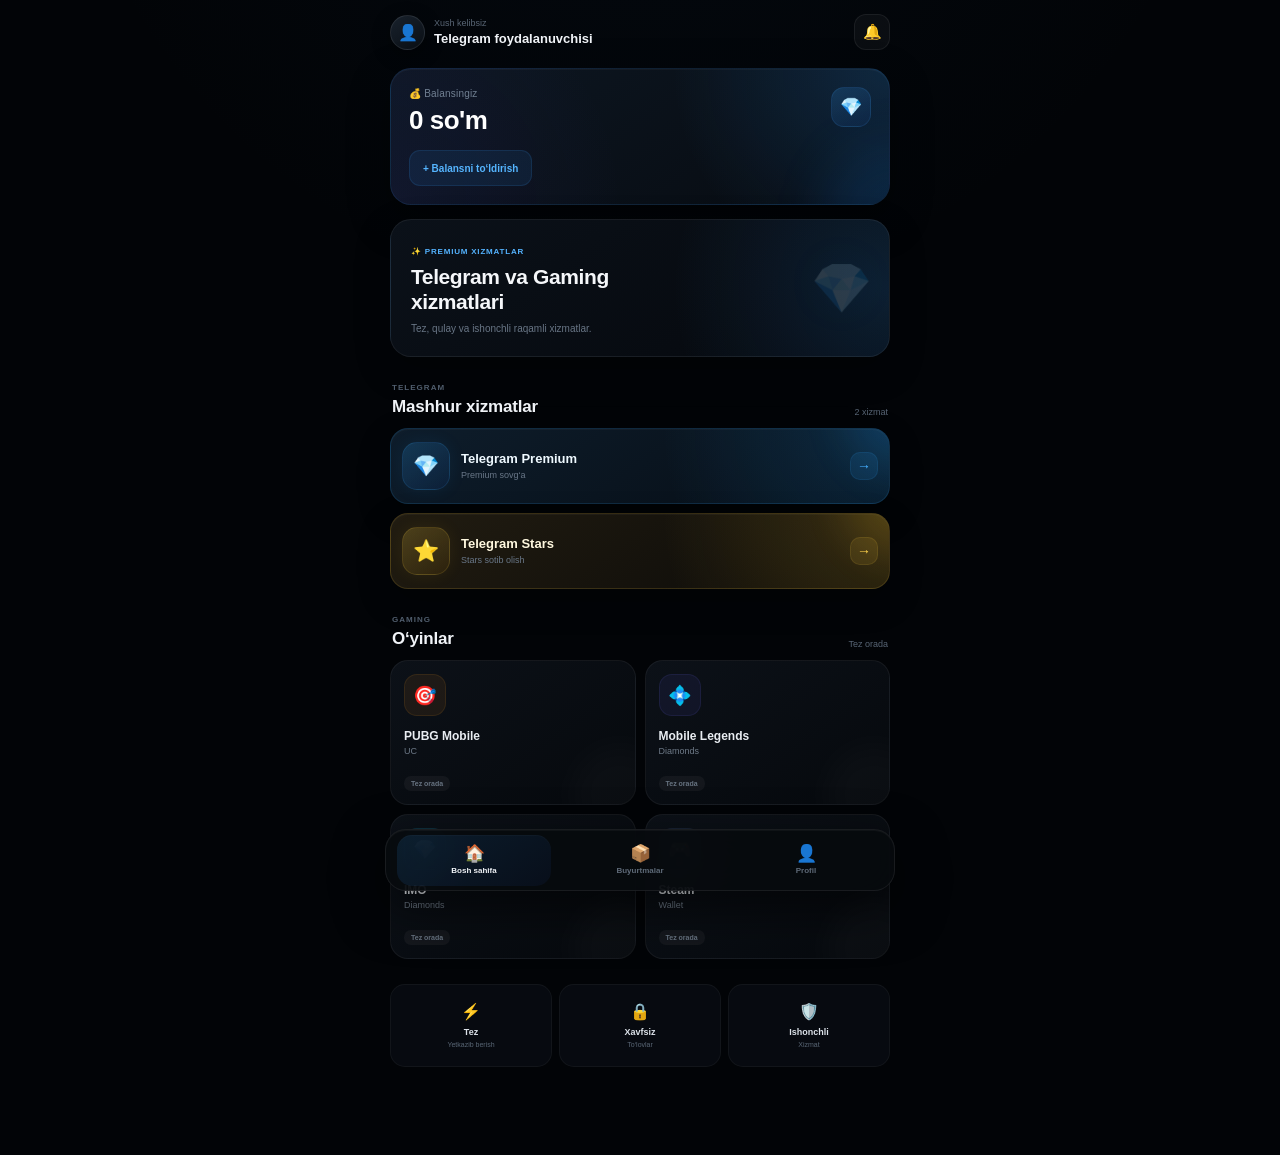
==== index.html @ 84ff922e "Update index.html" ====
<!DOCTYPE html>

<html lang="uz">

<head>
    <meta charset="UTF-8">


<meta
    name="viewport"
    content="width=device-width, initial-scale=1.0, maximum-scale=1.0, user-scalable=no"
>

<meta name="theme-color" content="#0b1118">

<title>Premium Shop</title>

<!-- Telegram Mini App -->
<script src="https://telegram.org/js/telegram-web-app.js"></script>

<!-- Main CSS -->
<link rel="stylesheet" href="style.css">


</head>

<body>


<!-- =====================================================
     BACKGROUND
====================================================== -->

<div class="animated-bg" aria-hidden="true">

    <div class="bg-orb bg-orb-1"></div>
    <div class="bg-orb bg-orb-2"></div>
    <div class="bg-orb bg-orb-3"></div>

</div>


<!-- =====================================================
     APP
====================================================== -->

<main class="app">


    <!-- =================================================
         HOME PAGE
    ================================================== -->

    <section
        id="homePage"
        class="page active-page"
    >


        <!-- =============================================
             TOP HEADER
        ============================================== -->

        <header class="top-header">

            <div class="profile-mini">

                <div
                    class="user-avatar"
                    id="userAvatar"
                >
                    👤
                </div>

                <div class="user-info">

                    <span>
                        Xush kelibsiz
                    </span>

                    <strong id="userName">
                        Telegram foydalanuvchisi
                    </strong>

                </div>

            </div>


            <button
                type="button"
                class="notification-button"
                id="notificationButton"
                aria-label="Bildirishnomalar"
            >
                🔔
            </button>

        </header>



        <!-- =============================================
             WALLET CARD
        ============================================== -->

        <section class="wallet-card">

            <div class="wallet-glow"></div>

            <div class="wallet-top">

                <div>

                    <span class="wallet-label">
                        💰 Balansingiz
                    </span>

                    <div
                        class="wallet-balance"
                        id="userBalance"
                    >
                        0 so'm
                    </div>

                </div>


                <div class="wallet-icon">
                    💎
                </div>

            </div>


            <button
                type="button"
                class="wallet-button"
                id="addBalanceButton"
            >
                + Balansni to‘ldirish
            </button>

        </section>



        <!-- =============================================
             HERO
        ============================================== -->

        <section class="hero-card">

            <div class="hero-content">

                <span class="hero-badge">
                    ✨ PREMIUM XIZMATLAR
                </span>

                <h1>
                    Telegram va Gaming
                    <br>
                    xizmatlari
                </h1>

                <p>
                    Tez, qulay va ishonchli
                    raqamli xizmatlar.
                </p>

            </div>


            <div
                class="hero-decoration"
                aria-hidden="true"
            >
                💎
            </div>

        </section>



        <!-- =============================================
             TELEGRAM SERVICES
        ============================================== -->

        <section class="services-section">

            <div class="section-heading">

                <div>

                    <span class="section-kicker">
                        TELEGRAM
                    </span>

                    <h2>
                        Mashhur xizmatlar
                    </h2>

                </div>

                <span class="section-count">
                    2 xizmat
                </span>

            </div>


            <div class="service-grid">


                <!-- PREMIUM -->

                <button
                    type="button"
                    class="service-card premium-service"
                    id="premiumButton"
                >

                    <div class="service-icon">
                        💎
                    </div>

                    <div class="service-content">

                        <strong>
                            Telegram Premium
                        </strong>

                        <span>
                            Premium sovg‘a
                        </span>

                    </div>

                    <div class="service-arrow">
                        →
                    </div>

                </button>



                <!-- STARS -->

                <button
                    type="button"
                    class="service-card stars-service"
                    id="starsButton"
                >

                    <div class="service-icon">
                        ⭐
                    </div>

                    <div class="service-content">

                        <strong>
                            Telegram Stars
                        </strong>

                        <span>
                            Stars sotib olish
                        </span>

                    </div>

                    <div class="service-arrow">
                        →
                    </div>

                </button>


            </div>

        </section>



        <!-- =============================================
             GAMING
        ============================================== -->

        <section class="services-section gaming-section">

            <div class="section-heading">

                <div>

                    <span class="section-kicker">
                        GAMING
                    </span>

                    <h2>
                        O‘yinlar
                    </h2>

                </div>

                <span class="section-count">
                    Tez orada
                </span>

            </div>


            <div class="gaming-grid">


                <!-- PUBG -->

                <button
                    type="button"
                    class="gaming-card coming-soon"
                    data-service="PUBG UC"
                >

                    <div class="gaming-icon pubg-icon">
                        🎯
                    </div>

                    <strong>
                        PUBG Mobile
                    </strong>

                    <span>
                        UC
                    </span>

                    <small>
                        Tez orada
                    </small>

                </button>



                <!-- MLBB -->

                <button
                    type="button"
                    class="gaming-card coming-soon"
                    data-service="MLBB Diamonds"
                >

                    <div class="gaming-icon mlbb-icon">
                        💠
                    </div>

                    <strong>
                        Mobile Legends
                    </strong>

                    <span>
                        Diamonds
                    </span>

                    <small>
                        Tez orada
                    </small>

                </button>



                <!-- IMO -->

                <button
                    type="button"
                    class="gaming-card coming-soon"
                    data-service="IMO Diamonds"
                >

                    <div class="gaming-icon imo-icon">
                        💎
                    </div>

                    <strong>
                        IMO
                    </strong>

                    <span>
                        Diamonds
                    </span>

                    <small>
                        Tez orada
                    </small>

                </button>



                <!-- STEAM -->

                <button
                    type="button"
                    class="gaming-card coming-soon"
                    data-service="Steam Wallet"
                >

                    <div class="gaming-icon steam-icon">
                        🎮
                    </div>

                    <strong>
                        Steam
                    </strong>

                    <span>
                        Wallet
                    </span>

                    <small>
                        Tez orada
                    </small>

                </button>


            </div>

        </section>



        <!-- =============================================
             TRUST FEATURES
        ============================================== -->

        <section class="trust-section">

            <div class="trust-item">

                <div class="trust-icon">
                    ⚡
                </div>

                <div>
                    <strong>
                        Tez
                    </strong>

                    <span>
                        Yetkazib berish
                    </span>
                </div>

            </div>


            <div class="trust-item">

                <div class="trust-icon">
                    🔒
                </div>

                <div>
                    <strong>
                        Xavfsiz
                    </strong>

                    <span>
                        To‘lovlar
                    </span>
                </div>

            </div>


            <div class="trust-item">

                <div class="trust-icon">
                    🛡️
                </div>

                <div>
                    <strong>
                        Ishonchli
                    </strong>

                    <span>
                        Xizmat
                    </span>
                </div>

            </div>

        </section>


    </section>



    <!-- =================================================
         ORDERS PAGE
    ================================================== -->

    <section
        id="ordersPage"
        class="page"
        style="display: none;"
    >

        <div class="page-header">

            <button
                type="button"
                class="page-back-button"
                id="ordersBackButton"
            >
                ‹
            </button>

            <div>

                <span class="section-kicker">
                    HISTORY
                </span>

                <h1>
                    Mening buyurtmalarim
                </h1>

            </div>

        </div>


        <div
            id="ordersContent"
            class="orders-container"
        >

            <div class="orders-loading">
                ⏳ Buyurtmalar yuklanmoqda...
            </div>

        </div>

    </section>



    <!-- =================================================
         PROFILE PAGE
    ================================================== -->

    <section
        id="profilePage"
        class="page"
        style="display: none;"
    >

        <div class="page-header profile-page-header">

            <div>

                <span class="section-kicker">
                    ACCOUNT
                </span>

                <h1>
                    Profil
                </h1>

            </div>

        </div>


        <!-- PROFILE CARD -->

        <section class="profile-card">

            <div
                class="profile-avatar"
                id="profileAvatar"
            >
                👤
            </div>

            <div class="profile-details">

                <strong id="profileName">
                    Telegram foydalanuvchisi
                </strong>

                <span id="profileUsername">
                    @username
                </span>

            </div>

        </section>



        <!-- PROFILE BALANCE -->

        <section class="profile-balance-card">

            <div>

                <span>
                    💰 Balans
                </span>

                <strong id="profileBalance">
                    0 so'm
                </strong>

            </div>

            <button
                type="button"
                id="profileAddBalanceButton"
            >
                +
            </button>

        </section>



        <!-- PROFILE MENU -->

        <div class="profile-menu">


            <button
                type="button"
                class="profile-menu-item"
                id="profileOrdersButton"
            >

                <div class="menu-icon orders-menu-icon">
                    📦
                </div>

                <div class="menu-content">

                    <strong>
                        Mening buyurtmalarim
                    </strong>

                    <span>
                        Buyurtmalar tarixini ko‘rish
                    </span>

                </div>

                <span class="menu-arrow">
                    →
                </span>

            </button>



            <button
                type="button"
                class="profile-menu-item"
                id="referralButton"
            >

                <div class="menu-icon referral-menu-icon">
                    🎁
                </div>

                <div class="menu-content">

                    <strong>
                        Referal dasturi
                    </strong>

                    <span>
                        Do‘stlaringizni taklif qiling
                    </span>

                </div>

                <span class="menu-arrow">
                    →
                </span>

            </button>



            <button
                type="button"
                class="profile-menu-item"
                id="supportButton"
            >

                <div class="menu-icon support-menu-icon">
                    ❤️
                </div>

                <div class="menu-content">

                    <strong>
                        Loyihani qo‘llab-quvvatlash
                    </strong>

                    <span>
                        Bizni qo‘llab-quvvatlang
                    </span>

                </div>

                <span class="menu-arrow">
                    →
                </span>

            </button>


        </div>

    </section>



    <!-- =================================================
         PRODUCT / CHECKOUT AREA
    ================================================== -->

    <section
        id="productsSection"
        class="products-page"
        style="display: none;"
    >

        <div id="products"></div>

    </section>



    <!-- =================================================
         BOTTOM NAVIGATION
    ================================================== -->

    <nav
        class="bottom-navigation"
        id="bottomNavigation"
    >

        <button
            type="button"
            class="nav-item active"
            id="homeNavButton"
            data-page="home"
        >

            <span class="nav-icon">
                🏠
            </span>

            <span class="nav-label">
                Bosh sahifa
            </span>

        </button>


        <button
            type="button"
            class="nav-item"
            id="ordersNavButton"
            data-page="orders"
        >

            <span class="nav-icon">
                📦
            </span>

            <span class="nav-label">
                Buyurtmalar
            </span>

        </button>


        <button
            type="button"
            class="nav-item"
            id="profileNavButton"
            data-page="profile"
        >

            <span class="nav-icon">
                👤
            </span>

            <span class="nav-label">
                Profil
            </span>

        </button>

    </nav>


</main>


<!-- =====================================================
     SCRIPTS
====================================================== -->

<script src="app.js?v=22"></script>


</body>

</html>
---- style.css ----
/* =========================================================
   TELEGRAM SHOP — PREMIUM DARK UI
   ========================================================= */

:root {
    --bg: #020407;
    --bg-secondary: #05080d;

    --card: rgba(11, 15, 21, 0.94);
    --card-light: rgba(16, 21, 29, 0.96);

    --border: rgba(255, 255, 255, 0.065);
    --border-light: rgba(255, 255, 255, 0.10);

    --text: #f5f7fa;
    --text-secondary: #a5afbc;
    --text-muted: #657180;

    --blue: #2ea8ff;
    --blue-dark: #1677ff;

    --gold: #ffd43b;
    --gold-dark: #ffb300;

    --green: #32d74b;
    --red: #ff453a;

    --radius: 18px;
}


/* =========================================================
   RESET
   ========================================================= */

* {
    box-sizing: border-box;
    margin: 0;
    padding: 0;

    -webkit-tap-highlight-color: transparent;
}

html {
    width: 100%;
    min-height: 100%;

    background: var(--bg);
}

body {
    width: 100%;
    min-height: 100vh;

    margin: 0;

    background:
        radial-gradient(
            circle at 50% -25%,
            rgba(25, 75, 125, 0.08),
            transparent 38%
        ),
        #020407;

    color: var(--text);

    font-family:
        -apple-system,
        BlinkMacSystemFont,
        "SF Pro Display",
        "SF Pro Text",
        "Segoe UI",
        Roboto,
        Arial,
        sans-serif;

    overflow-x: hidden;
}


/* =========================================================
   BACKGROUND
   ========================================================= */

.animated-bg {
    position: fixed;

    inset: 0;

    z-index: -1;

    overflow: hidden;

    pointer-events: none;

    background: #020407;
}

.bg-orb {
    position: absolute;

    border-radius: 50%;

    filter: blur(90px);

    opacity: 0.08;
}

.bg-orb-1 {
    width: 240px;
    height: 240px;

    top: -140px;
    left: -100px;

    background: #168cff;
}

.bg-orb-2 {
    width: 220px;
    height: 220px;

    right: -130px;
    top: 25%;

    background: #6b42ff;

    opacity: 0.045;
}

.bg-orb-3 {
    width: 200px;
    height: 200px;

    bottom: -120px;
    left: 25%;

    background: #0f8fff;

    opacity: 0.035;
}


/* =========================================================
   MAIN APP
   ========================================================= */

.app {
    position: relative;

    width: 100%;
    max-width: 540px;

    min-height: 100vh;

    margin: 0 auto;

    padding:
        calc(14px + env(safe-area-inset-top))
        15px
        calc(88px + env(safe-area-inset-bottom));
}


/* =========================================================
   PAGES
   ========================================================= */

.page {
    width: 100%;

    animation: pageAppear 0.22s ease;
}

.active-page {
    display: block;
}

@keyframes pageAppear {
    from {
        opacity: 0;
        transform: translateY(5px);
    }

    to {
        opacity: 1;
        transform: translateY(0);
    }
}


/* =========================================================
   TOP HEADER
   ========================================================= */

.top-header {
    display: flex;

    align-items: center;
    justify-content: space-between;

    width: 100%;

    margin-bottom: 18px;
}


/* =========================================================
   MINI PROFILE
   [RASМ] NICKNAME
          @username
   ========================================================= */

.profile-mini {
    display: flex;

    align-items: center;

    gap: 9px;

    min-width: 0;
}


/* SMALL AVATAR */

.user-avatar {
    display: flex;

    align-items: center;
    justify-content: center;

    width: 35px;
    height: 35px;

    min-width: 35px;
    min-height: 35px;

    overflow: hidden;

    border-radius: 50%;

    background:
        linear-gradient(
            145deg,
            #18212c,
            #0a0f15
        );

    border: 1px solid rgba(255,255,255,0.09);

    color: #b8c4d2;

    font-size: 16px;

    box-shadow:
        0 5px 18px rgba(0,0,0,0.35);
}

.user-avatar img {
    width: 100%;
    height: 100%;

    object-fit: cover;

    border-radius: 50%;
}


/* USER TEXT */

.user-info {
    display: flex;

    flex-direction: column;

    justify-content: center;

    min-width: 0;
}

.user-info span {
    display: block;

    font-size: 9px;

    line-height: 12px;

    color: #596675;

    margin-bottom: 1px;
}

.user-info strong {
    display: block;

    max-width: 210px;

    overflow: hidden;

    white-space: nowrap;

    text-overflow: ellipsis;

    font-size: 13px;

    line-height: 17px;

    font-weight: 750;

    color: #f1f4f8;
}


/* =========================================================
   NOTIFICATION BUTTON
   ========================================================= */

.notification-button {
    display: flex;

    align-items: center;
    justify-content: center;

    width: 36px;
    height: 36px;

    border-radius: 12px;

    border: 1px solid rgba(255,255,255,0.065);

    background:
        rgba(255,255,255,0.035);

    color: #aeb8c4;

    font-size: 15px;

    cursor: pointer;

    transition:
        transform 0.18s ease,
        background 0.18s ease;
}

.notification-button:active {
    transform: scale(0.91);
}

.notification-button:hover {
    background: rgba(255,255,255,0.06);
}


/* =========================================================
   WALLET
   ========================================================= */

.wallet-card {
    position: relative;

    overflow: hidden;

    width: 100%;

    padding: 18px;

    margin-bottom: 14px;

    border-radius: 21px;

    background:
        radial-gradient(
            circle at 100% 0%,
            rgba(43,155,255,0.18),
            transparent 42%
        ),
        radial-gradient(
            circle at 0% 100%,
            rgba(85,54,220,0.08),
            transparent 45%
        ),
        linear-gradient(
            145deg,
            #0d1722,
            #070b11
        );

    border: 1px solid rgba(62,158,255,0.12);

    box-shadow:
        0 15px 40px rgba(0,0,0,0.35),
        inset 0 1px rgba(255,255,255,0.035);
}

.wallet-glow {
    position: absolute;

    width: 150px;
    height: 150px;

    right: -85px;
    bottom: -90px;

    border-radius: 50%;

    background: rgba(30,143,255,0.13);

    filter: blur(25px);

    pointer-events: none;
}

.wallet-top {
    position: relative;

    z-index: 2;

    display: flex;

    align-items: flex-start;

    justify-content: space-between;
}

.wallet-label {
    display: block;

    font-size: 10px;

    line-height: 14px;

    color: #718092;

    letter-spacing: 0.02em;
}

.wallet-balance {
    margin-top: 4px;

    font-size: 26px;

    line-height: 31px;

    font-weight: 800;

    letter-spacing: -0.5px;

    color: #ffffff;
}

.wallet-icon {
    display: flex;

    align-items: center;
    justify-content: center;

    width: 40px;
    height: 40px;

    border-radius: 13px;

    background:
        linear-gradient(
            145deg,
            rgba(53,165,255,0.18),
            rgba(47,102,255,0.07)
        );

    border: 1px solid rgba(65,166,255,0.12);

    font-size: 18px;
}

.wallet-button {
    position: relative;

    z-index: 2;

    margin-top: 14px;

    height: 36px;

    padding: 0 13px;

    border-radius: 11px;

    border: 1px solid rgba(57,164,255,0.13);

    background:
        rgba(43,157,255,0.09);

    color: #55b5ff;

    font-size: 10px;

    font-weight: 700;

    cursor: pointer;

    transition:
        transform 0.18s ease,
        background 0.18s ease;
}

.wallet-button:active {
    transform: scale(0.96);
}

.wallet-button:hover {
    background: rgba(43,157,255,0.15);
}


/* =========================================================
   HERO
   ========================================================= */

.hero-card {
    position: relative;

    overflow: hidden;

    display: flex;

    align-items: center;

    justify-content: space-between;

    min-height: 132px;

    padding: 20px;

    margin-bottom: 25px;

    border-radius: 21px;

    background:
        radial-gradient(
            circle at 100% 50%,
            rgba(55,159,255,0.15),
            transparent 43%
        ),
        linear-gradient(
            145deg,
            #0b1119,
            #05080d
        );

    border: 1px solid rgba(255,255,255,0.065);

    box-shadow:
        0 13px 35px rgba(0,0,0,0.28);
}

.hero-content {
    position: relative;

    z-index: 2;

    max-width: 78%;
}

.hero-badge {
    display: inline-block;

    margin-bottom: 8px;

    font-size: 8px;

    font-weight: 800;

    letter-spacing: 0.10em;

    color: #54b3ff;
}

.hero-card h1 {
    font-size: 21px;

    line-height: 25px;

    letter-spacing: -0.4px;

    font-weight: 800;

    color: #f5f7fa;
}

.hero-card p {
    margin-top: 7px;

    font-size: 10px;

    line-height: 15px;

    color: #687585;
}

.hero-decoration {
    position: absolute;

    right: 17px;

    top: 50%;

    transform: translateY(-50%);

    font-size: 49px;

    opacity: 0.15;

    filter:
        drop-shadow(
            0 0 25px rgba(50,160,255,0.35)
        );
}


/* =========================================================
   SECTION HEADINGS
   ========================================================= */

.services-section {
    width: 100%;

    margin-bottom: 25px;
}

.section-heading {
    display: flex;

    align-items: flex-end;

    justify-content: space-between;

    margin-bottom: 11px;

    padding: 0 2px;
}

.section-kicker {
    display: block;

    margin-bottom: 3px;

    font-size: 8px;

    line-height: 11px;

    font-weight: 800;

    letter-spacing: 0.13em;

    color: #536171;
}

.section-heading h2 {
    font-size: 17px;

    line-height: 21px;

    font-weight: 800;

    letter-spacing: -0.2px;

    color: #f1f4f8;
}

.section-count {
    font-size: 9px;

    color: #586575;

    white-space: nowrap;
}


/* =========================================================
   TELEGRAM SERVICE GRID
   ========================================================= */

.service-grid {
    display: flex;

    flex-direction: column;

    gap: 9px;
}


/* =========================================================
   SERVICE CARD BASE
   ========================================================= */

.service-card {
    position: relative;

    display: flex;

    align-items: center;

    width: 100%;

    min-height: 72px;

    padding: 10px 11px;

    border-radius: 18px;

    overflow: hidden;

    border: 1px solid rgba(255,255,255,0.065);

    cursor: pointer;

    text-align: left;

    font-family: inherit;

    transition:
        transform 0.18s ease,
        border-color 0.18s ease,
        box-shadow 0.18s ease;
}

.service-card:active {
    transform: scale(0.975);
}


/* SERVICE ICON */

.service-icon {
    position: relative;

    z-index: 2;

    display: flex;

    align-items: center;
    justify-content: center;

    width: 48px;
    height: 48px;

    min-width: 48px;

    margin-right: 11px;

    border-radius: 15px;

    font-size: 21px;

    border: 1px solid rgba(255,255,255,0.07);
}


/* SERVICE TEXT */

.service-content {
    position: relative;

    z-index: 2;

    flex: 1;

    min-width: 0;

    display: flex;

    flex-direction: column;
}

.service-content strong {
    display: block;

    overflow: hidden;

    white-space: nowrap;

    text-overflow: ellipsis;

    font-size: 13px;

    line-height: 17px;

    font-weight: 800;
}

.service-content span {
    display: block;

    margin-top: 2px;

    font-size: 9px;

    line-height: 13px;

    color: #697788;
}


/* SERVICE ARROW */

.service-arrow {
    position: relative;

    z-index: 2;

    display: flex;

    align-items: center;
    justify-content: center;

    width: 28px;
    height: 28px;

    min-width: 28px;

    margin-left: 8px;

    border-radius: 10px;

    font-size: 14px;

    transition:
        transform 0.18s ease;
}

.service-card:hover .service-arrow {
    transform: translateX(2px);
}


/* =========================================================
   PREMIUM SERVICE
   ========================================================= */

.premium-service {
    background:
        radial-gradient(
            circle at 100% 0%,
            rgba(40,166,255,0.18),
            transparent 45%
        ),
        linear-gradient(
            145deg,
            #0e1d2b,
            #060d15
        );

    border-color: rgba(54,171,255,0.14);

    box-shadow:
        0 12px 32px rgba(0,0,0,0.30),
        inset 0 1px rgba(255,255,255,0.035);
}

.premium-service::after {
    content: "";

    position: absolute;

    width: 130px;
    height: 130px;

    right: -85px;
    top: -85px;

    border-radius: 50%;

    background: rgba(36,164,255,0.13);

    filter: blur(20px);
}

.premium-service .service-icon {
    background:
        linear-gradient(
            145deg,
            rgba(46,170,255,0.20),
            rgba(26,100,255,0.08)
        );

    border-color: rgba(57,171,255,0.14);

    box-shadow:
        0 0 18px rgba(35,148,255,0.08);
}

.premium-service .service-content strong {
    color: #eff9ff;
}

.premium-service .service-arrow {
    background: rgba(45,166,255,0.11);

    border: 1px solid rgba(54,170,255,0.10);

    color: #46afff;
}

.premium-service:hover {
    border-color: rgba(54,171,255,0.27);

    box-shadow:
        0 15px 38px rgba(0,0,0,0.38),
        0 0 30px rgba(37,145,255,0.07);
}


/* =========================================================
   STARS SERVICE
   ========================================================= */

.stars-service {
    background:
        radial-gradient(
            circle at 100% 0%,
            rgba(255,204,55,0.18),
            transparent 45%
        ),
        linear-gradient(
            145deg,
            #211c11,
            #0b0a08
        );

    border-color: rgba(255,204,64,0.14);

    box-shadow:
        0 12px 32px rgba(0,0,0,0.30),
        inset 0 1px rgba(255,255,255,0.035);
}

.stars-service::after {
    content: "";

    position: absolute;

    width: 130px;
    height: 130px;

    right: -85px;
    top: -85px;

    border-radius: 50%;

    background: rgba(255,198,43,0.12);

    filter: blur(20px);
}

.stars-service .service-icon {
    background:
        linear-gradient(
            145deg,
            rgba(255,212,69,0.20),
            rgba(255,165,0,0.07)
        );

    border-color: rgba(255,210,69,0.14);

    box-shadow:
        0 0 18px rgba(255,194,42,0.07);
}

.stars-service .service-content strong {
    color: #fff8df;
}

.stars-service .service-arrow {
    background: rgba(255,205,59,0.10);

    border: 1px solid rgba(255,208,67,0.10);

    color: #ffd34c;
}

.stars-service:hover {
    border-color: rgba(255,205,66,0.27);

    box-shadow:
        0 15px 38px rgba(0,0,0,0.38),
        0 0 30px rgba(255,193,38,0.06);
}


/* =========================================================
   GAMING GRID
   ========================================================= */

.gaming-section {
    margin-top: 4px;
}

.gaming-grid {
    display: grid;

    grid-template-columns: repeat(2, minmax(0, 1fr));

    gap: 9px;
}


/* =========================================================
   GAMING CARD
   ========================================================= */

.gaming-card {
    position: relative;

    display: flex;

    flex-direction: column;

    align-items: flex-start;

    min-height: 137px;

    padding: 13px;

    overflow: hidden;

    border-radius: 18px;

    border: 1px solid rgba(255,255,255,0.055);

    background:
        linear-gradient(
            145deg,
            #0c1118,
            #06090d
        );

    color: #ffffff;

    font-family: inherit;

    text-align: left;

    cursor: pointer;

    transition:
        transform 0.18s ease,
        border-color 0.18s ease;
}

.gaming-card:active {
    transform: scale(0.97);
}

.gaming-card::after {
    content: "";

    position: absolute;

    right: -35px;
    bottom: -40px;

    width: 100px;
    height: 100px;

    border-radius: 50%;

    background: rgba(255,255,255,0.025);

    filter: blur(15px);
}

.gaming-icon {
    position: relative;

    z-index: 2;

    display: flex;

    align-items: center;
    justify-content: center;

    width: 42px;
    height: 42px;

    margin-bottom: 12px;

    border-radius: 13px;

    font-size: 19px;

    background: rgba(255,255,255,0.045);

    border: 1px solid rgba(255,255,255,0.06);
}

.gaming-card strong {
    position: relative;

    z-index: 2;

    font-size: 12px;

    line-height: 16px;

    font-weight: 750;

    color: #e9edf2;
}

.gaming-card > span {
    position: relative;

    z-index: 2;

    margin-top: 2px;

    font-size: 9px;

    color: #6e7a88;
}

.gaming-card small {
    position: relative;

    z-index: 2;

    margin-top: auto;

    padding: 4px 7px;

    border-radius: 7px;

    background: rgba(255,255,255,0.045);

    color: #687482;

    font-size: 7px;

    font-weight: 700;
}


/* GAMING COLORS */

.pubg-icon {
    background: rgba(255,155,30,0.08);

    border-color: rgba(255,155,30,0.10);
}

.mlbb-icon {
    background: rgba(100,100,255,0.08);

    border-color: rgba(120,110,255,0.10);
}

.imo-icon {
    background: rgba(35,200,255,0.08);

    border-color: rgba(35,200,255,0.10);
}

.steam-icon {
    background: rgba(70,100,150,0.10);

    border-color: rgba(80,110,160,0.12);
}


/* =========================================================
   TRUST SECTION
   ========================================================= */

.trust-section {
    display: grid;

    grid-template-columns: repeat(3, 1fr);

    gap: 7px;

    margin-top: 2px;
}

.trust-item {
    display: flex;

    flex-direction: column;

    align-items: center;

    justify-content: center;

    min-height: 83px;

    padding: 8px 4px;

    border-radius: 15px;

    background:
        rgba(10,14,20,0.78);

    border: 1px solid rgba(255,255,255,0.045);

    text-align: center;
}

.trust-icon {
    margin-bottom: 5px;

    font-size: 16px;
}

.trust-item strong {
    display: block;

    font-size: 9px;

    line-height: 13px;

    color: #dce2e9;
}

.trust-item span {
    display: block;

    margin-top: 1px;

    font-size: 7px;

    line-height: 10px;

    color: #596675;
}


/* =========================================================
   PAGE HEADER
   ========================================================= */

.page-header {
    display: flex;

    align-items: center;

    gap: 11px;

    margin-bottom: 19px;
}

.page-header h1 {
    font-size: 21px;

    line-height: 25px;

    font-weight: 800;

    letter-spacing: -0.4px;

    color: #f3f6fa;
}

.page-back-button {
    display: flex;

    align-items: center;
    justify-content: center;

    width: 37px;
    height: 37px;

    min-width: 37px;

    border-radius: 12px;

    border: 1px solid rgba(255,255,255,0.065);

    background:
        rgba(255,255,255,0.035);

    color: #c2cbd5;

    font-size: 24px;

    line-height: 1;

    cursor: pointer;

    transition:
        transform 0.18s ease,
        background 0.18s ease;
}

.page-back-button:active {
    transform: scale(0.91);
}


/* =========================================================
   PROFILE PAGE
   ========================================================= */

.profile-page-header {
    margin-bottom: 15px;
}


/* =========================================================
   PROFILE CARD
   [RASМ] NICKNAME
          @username
   ========================================================= */

.profile-card {
    display: flex;

    align-items: center;

    gap: 11px;

    width: 100%;

    min-height: 66px;

    padding: 11px 13px;

    margin-bottom: 10px;

    border-radius: 18px;

    background:
        linear-gradient(
            145deg,
            #0d131b,
            #070a0f
        );

    border: 1px solid rgba(255,255,255,0.065);

    box-shadow:
        0 9px 28px rgba(0,0,0,0.25);
}


/* PROFILE AVATAR — KICHIK */

.profile-avatar {
    display: flex;

    align-items: center;
    justify-content: center;

    width: 38px !important;
    height: 38px !important;

    min-width: 38px !important;
    min-height: 38px !important;

    overflow: hidden;

    border-radius: 50%;

    background:
        linear-gradient(
            145deg,
            #192330,
            #090e14
        );

    border: 1px solid rgba(255,255,255,0.09);

    color: #b6c2cf;

    font-size: 17px;
}

.profile-avatar img {
    width: 100%;
    height: 100%;

    object-fit: cover;

    border-radius: 50%;
}


/* PROFILE NAME */

.profile-details {
    display: flex;

    flex-direction: column;

    justify-content: center;

    min-width: 0;
}

.profile-details strong {
    display: block;

    max-width: 240px;

    overflow: hidden;

    white-space: nowrap;

    text-overflow: ellipsis;

    font-size: 14px;

    line-height: 18px;

    font-weight: 800;

    color: #f2f5f8;
}

.profile-details span {
    display: block;

    margin-top: 1px;

    max-width: 240px;

    overflow: hidden;

    white-space: nowrap;

    text-overflow: ellipsis;

    font-size: 10px;

    line-height: 14px;

    color: #687586;
}


/* =========================================================
   PROFILE BALANCE
   ========================================================= */

.profile-balance-card {
    display: flex;

    align-items: center;

    justify-content: space-between;

    min-height: 69px;

    padding: 13px 14px;

    margin-bottom: 13px;

    border-radius: 17px;

    background:
        radial-gradient(
            circle at 100% 0%,
            rgba(43,157,255,0.13),
            transparent 43%
        ),
        linear-gradient(
            145deg,
            #0d1721,
            #070b10
        );

    border: 1px solid rgba(48,158,255,0.09);
}

.profile-balance-card div {
    display: flex;

    flex-direction: column;
}

.profile-balance-card div span {
    font-size: 9px;

    color: #687586;
}

.profile-balance-card div strong {
    margin-top: 3px;

    font-size: 18px;

    line-height: 22px;

    font-weight: 800;

    color: #ffffff;
}

.profile-balance-card button {
    display: flex;

    align-items: center;
    justify-content: center;

    width: 36px;
    height: 36px;

    border-radius: 11px;

    border: 1px solid rgba(50,160,255,0.13);

    background:
        rgba(44,158,255,0.10);

    color: #4eafff;

    font-size: 20px;

    cursor: pointer;

    transition:
        transform 0.18s ease;
}

.profile-balance-card button:active {
    transform: scale(0.9);
}


/* =========================================================
   PROFILE MENU
   ========================================================= */

.profile-menu {
    display: flex;

    flex-direction: column;

    gap: 8px;
}

.profile-menu-item {
    position: relative;

    display: flex;

    align-items: center;

    width: 100%;

    min-height: 64px;

    padding: 9px 11px;

    border-radius: 17px;

    border: 1px solid rgba(255,255,255,0.06);

    background:
        linear-gradient(
            145deg,
            #0d1219,
            #070a0f
        );

    color: #ffffff;

    text-align: left;

    font-family: inherit;

    cursor: pointer;

    transition:
        transform 0.18s ease,
        border-color 0.18s ease,
        background 0.18s ease;
}

.profile-menu-item:active {
    transform: scale(0.975);
}

.profile-menu-item:hover {
    border-color: rgba(58,158,255,0.16);

    background:
        linear-gradient(
            145deg,
            #101821,
            #080c12
        );
}


/* MENU ICON */

.menu-icon {
    display: flex;

    align-items: center;
    justify-content: center;

    width: 38px;
    height: 38px;

    min-width: 38px;

    margin-right: 10px;

    border-radius: 12px;

    font-size: 17px;

    background: rgba(255,255,255,0.045);

    border: 1px solid rgba(255,255,255,0.055);
}

.orders-menu-icon {
    background: rgba(55,158,255,0.08);

    border-color: rgba(55,158,255,0.10);
}

.referral-menu-icon {
    background: rgba(255,193,48,0.08);

    border-color: rgba(255,193,48,0.10);
}

.support-menu-icon {
    background: rgba(255,75,90,0.07);

    border-color: rgba(255,75,90,0.09);
}


/* MENU CONTENT */

.menu-content {
    flex: 1;

    min-width: 0;

    display: flex;

    flex-direction: column;
}

.menu-content strong {
    display: block;

    overflow: hidden;

    white-space: nowrap;

    text-overflow: ellipsis;

    font-size: 11px;

    line-height: 15px;

    font-weight: 750;

    color: #e9edf2;
}

.menu-content span {
    display: block;

    margin-top: 2px;

    overflow: hidden;

    white-space: nowrap;

    text-overflow: ellipsis;

    font-size: 8px;

    line-height: 12px;

    color: #606d7c;
}

.menu-arrow {
    margin-left: 8px;

    color: #52606e;

    font-size: 15px;
}


/* =========================================================
   ORDERS
   ========================================================= */

.orders-container {
    display: flex;

    flex-direction: column;

    gap: 8px;
}

.orders-loading {
    display: flex;

    align-items: center;
    justify-content: center;

    min-height: 100px;

    border-radius: 17px;

    background:
        rgba(10,14,20,0.8);

    border: 1px solid rgba(255,255,255,0.05);

    color: #697685;

    font-size: 11px;
}

.order-card {
    padding: 14px;

    border-radius: 17px;

    background:
        linear-gradient(
            145deg,
            #0d131a,
            #070a0f
        );

    border: 1px solid rgba(255,255,255,0.055);

    box-shadow:
        0 7px 22px rgba(0,0,0,0.20);
}

.order-title {
    font-size: 12px;

    font-weight: 750;

    color: #e9edf2;
}

.order-meta {
    margin-top: 5px;

    font-size: 9px;

    line-height: 14px;

    color: #647181;
}


/* =========================================================
   PRODUCTS PAGE
   ========================================================= */

.products-page {
    width: 100%;
}

#products {
    display: flex;

    flex-direction: column;

    gap: 9px;
}


/* PRODUCT OPTION */

.product-option {
    width: 100%;

    padding: 14px;

    border-radius: 17px;

    background:
        linear-gradient(
            145deg,
            #0d131a,
            #070a0f
        );

    border: 1px solid rgba(255,255,255,0.06);

    color: #ffffff;

    cursor: pointer;

    transition:
        transform 0.18s ease,
        border-color 0.18s ease,
        box-shadow 0.18s ease;
}

.product-option:active {
    transform: scale(0.975);
}

.product-option.selected {
    border-color: rgba(45,161,255,0.38);

    box-shadow:
        0 0 28px rgba(35,145,255,0.07);

    background:
        linear-gradient(
            145deg,
            #0d1c2a,
            #070d14
        );
}


/* =========================================================
   BOTTOM NAVIGATION
   ========================================================= */

.bottom-navigation {
    position: fixed;

    z-index: 100;

    left: 50%;

    bottom:
        calc(9px + env(safe-area-inset-bottom));

    transform: translateX(-50%);

    display: flex;

    align-items: center;
    justify-content: space-around;

    width: calc(100% - 24px);

    max-width: 510px;

    height: 62px;

    padding: 5px;

    border-radius: 21px;

    background:
        rgba(7,10,14,0.91);

    border: 1px solid rgba(255,255,255,0.075);

    box-shadow:
        0 18px 50px rgba(0,0,0,0.58),
        inset 0 1px rgba(255,255,255,0.035);

    backdrop-filter: blur(22px);
    -webkit-backdrop-filter: blur(22px);
}

.nav-item {
    display: flex;

    align-items: center;
    justify-content: center;

    flex-direction: column;

    gap: 2px;

    width: 31%;

    height: 51px;

    border: 0;

    border-radius: 15px;

    background: transparent;

    color: #5f6b79;

    font-family: inherit;

    cursor: pointer;

    transition:
        transform 0.18s ease,
        color 0.18s ease,
        background 0.18s ease;
}

.nav-icon {
    font-size: 17px;

    line-height: 19px;
}

.nav-label {
    font-size: 8px;

    line-height: 12px;

    font-weight: 650;
}

.nav-item.active {
    color: #f4f7fa;

    background:
        linear-gradient(
            145deg,
            rgba(43,157,255,0.13),
            rgba(43,91,255,0.055)
        );

    box-shadow:
        inset 0 1px rgba(255,255,255,0.025);
}

.nav-item:active {
    transform: scale(0.92);
}


/* =========================================================
   GENERAL BUTTONS
   ========================================================= */

button {
    font-family: inherit;
}

button:focus {
    outline: none;
}


/* =========================================================
   PRIMARY BUTTON
   ========================================================= */

.primary-button {
    width: 100%;

    min-height: 49px;

    border: 0;

    border-radius: 15px;

    background:
        linear-gradient(
            135deg,
            #2496ff,
            #1169e9
        );

    color: #ffffff;

    font-size: 12px;

    font-weight: 750;

    box-shadow:
        0 10px 25px rgba(21,113,235,0.20),
        inset 0 1px rgba(255,255,255,0.13);

    cursor: pointer;

    transition:
        transform 0.18s ease,
        filter 0.18s ease;
}

.primary-button:hover {
    filter: brightness(1.07);
}

.primary-button:active {
    transform: scale(0.97);
}


/* =========================================================
   INPUTS
   ========================================================= */

input,
select {
    width: 100%;

    height: 48px;

    padding: 0 13px;

    border-radius: 14px;

    outline: none;

    border: 1px solid rgba(255,255,255,0.065);

    background:
        #0b1016;

    color: #f3f6fa;

    font-family: inherit;

    font-size: 12px;

    transition:
        border-color 0.18s ease,
        box-shadow 0.18s ease;
}

input::placeholder {
    color: #596675;
}

input:focus,
select:focus {
    border-color: rgba(44,160,255,0.35);

    box-shadow:
        0 0 0 3px rgba(44,160,255,0.06);
}


/* =========================================================
   STATUS MESSAGES
   ========================================================= */

.status-message {
    padding: 11px 13px;

    margin-top: 9px;

    border-radius: 13px;

    background:
        rgba(255,255,255,0.035);

    border: 1px solid rgba(255,255,255,0.05);

    color: #8793a1;

    font-size: 10px;

    line-height: 15px;
}

.status-success {
    color: #66df83;

    background: rgba(50,215,75,0.055);

    border-color: rgba(50,215,75,0.11);
}

.status-error {
    color: #ff817a;

    background: rgba(255,69,58,0.055);

    border-color: rgba(255,69,58,0.11);
}


/* =========================================================
   MODAL
   ========================================================= */

.modal {
    position: fixed;

    inset: 0;

    z-index: 200;

    display: flex;

    align-items: flex-end;
    justify-content: center;

    padding: 10px;

    background:
        rgba(0,0,0,0.68);

    backdrop-filter: blur(8px);
    -webkit-backdrop-filter: blur(8px);
}

.modal-content {
    width: 100%;

    max-width: 520px;

    max-height: 90vh;

    overflow-y: auto;

    padding: 19px;

    border-radius: 23px;

    background:
        linear-gradient(
            145deg,
            #10161e,
            #070b10
        );

    border: 1px solid rgba(255,255,255,0.08);

    box-shadow:
        0 -10px 50px rgba(0,0,0,0.50);
}


/* =========================================================
   SCROLLBAR
   ========================================================= */

::-webkit-scrollbar {
    width: 4px;
}

::-webkit-scrollbar-track {
    background: transparent;
}

::-webkit-scrollbar-thumb {
    background:
        rgba(255,255,255,0.09);

    border-radius: 20px;
}


/* =========================================================
   RESPONSIVE — SMALL PHONES
   ========================================================= */

@media (max-width: 380px) {

    .app {
        padding-left: 12px;
        padding-right: 12px;
    }

    .user-avatar {
        width: 33px;
        height: 33px;

        min-width: 33px;
        min-height: 33px;
    }

    .user-info strong {
        max-width: 170px;

        font-size: 12px;
    }

    .wallet-card {
        padding: 16px;
    }

    .wallet-balance {
        font-size: 24px;
    }

    .hero-card {
        min-height: 124px;

        padding: 17px;
    }

    .hero-card h1 {
        font-size: 19px;

        line-height: 23px;
    }

    .service-card {
        min-height: 69px;

        padding: 9px;
    }

    .service-icon {
        width: 45px;
        height: 45px;

        min-width: 45px;
    }

    .gaming-card {
        min-height: 130px;

        padding: 11px;
    }

    .trust-item {
        min-height: 77px;
    }

    .profile-avatar {
        width: 36px !important;
        height: 36px !important;

        min-width: 36px !important;
        min-height: 36px !important;
    }
}


/* =========================================================
   RESPONSIVE — TABLET / LARGE PHONES
   ========================================================= */

@media (min-width: 450px) {

    .app {
        padding-left: 20px;
        padding-right: 20px;
    }

    .service-card {
        min-height: 76px;
    }

    .gaming-card {
        min-height: 145px;
    }
}


/* =========================================================
   REDUCED MOTION
   ========================================================= */

@media (prefers-reduced-motion: reduce) {

    *,
    *::before,
    *::after {
        animation-duration: 0.01ms !important;

        animation-iteration-count: 1 !important;

        transition-duration: 0.01ms !important;
    }
}
/* =========================================================
   PREMIUM / STARS PRODUCT PAGES
   ========================================================= */

.products-page {
    width: 100%;
    min-height: calc(100vh - 90px);
    padding: 18px 16px 110px;
    box-sizing: border-box;
    animation: productsPageIn 0.3s ease;
}

@keyframes productsPageIn {
    from {
        opacity: 0;
        transform: translateY(12px);
    }

    to {
        opacity: 1;
        transform: translateY(0);
    }
}


/* BACK BUTTON */

.products-page .back-button {
    width: 100%;
    border: 1px solid rgba(255, 255, 255, 0.08);
    background: rgba(255, 255, 255, 0.055);
    color: #ffffff;
    border-radius: 16px;
    padding: 13px 16px;
    margin-bottom: 18px;
    font-size: 14px;
    font-weight: 700;
    text-align: left;
    cursor: pointer;
    backdrop-filter: blur(16px);
    -webkit-backdrop-filter: blur(16px);
    transition: 0.2s ease;
}

.products-page .back-button:active {
    transform: scale(0.98);
    background: rgba(255, 255, 255, 0.09);
}


/* MAIN TITLES */

.products-page .section-title {
    margin: 0;
    color: #ffffff;
    font-size: 25px;
    line-height: 1.15;
    font-weight: 800;
    letter-spacing: -0.5px;
}

.products-page .section-subtitle {
    margin: 9px 0 0;
    color: rgba(255, 255, 255, 0.62);
    font-size: 14px;
    line-height: 1.55;
}

.products-page .section-subtitle strong {
    color: #ffffff;
    font-weight: 700;
}

.products-page .form-description {
    margin: 7px 0 14px;
    color: rgba(255, 255, 255, 0.42);
    font-size: 12px;
}


/* USERNAME FORM */

.products-page .gift-form {
    position: relative;
    padding: 22px 0 10px;
}

.products-page .gift-form::before {
    content: "";
    position: absolute;
    top: 0;
    left: 0;
    right: 0;
    height: 145px;
    border-radius: 26px;
    background:
        radial-gradient(
            circle at 20% 20%,
            rgba(0, 136, 255, 0.18),
            transparent 55%
        );
    pointer-events: none;
    z-index: -1;
}

.products-page .username-input-wrapper {
    margin-top: 20px;
    position: relative;
}

.products-page .username-input {
    width: 100%;
    height: 56px;
    box-sizing: border-box;

    border: 1px solid rgba(255, 255, 255, 0.10);
    border-radius: 17px;

    outline: none;

    background: rgba(255, 255, 255, 0.065);
    color: #ffffff;

    padding: 0 17px;

    font-size: 16px;
    font-weight: 600;

    backdrop-filter: blur(16px);
    -webkit-backdrop-filter: blur(16px);

    transition:
        border-color 0.2s ease,
        background 0.2s ease,
        box-shadow 0.2s ease;
}

.products-page .username-input::placeholder {
    color: rgba(255, 255, 255, 0.34);
}

.products-page .username-input:focus {
    border-color: rgba(0, 153, 255, 0.65);
    background: rgba(255, 255, 255, 0.085);
    box-shadow: 0 0 0 4px rgba(0, 136, 255, 0.10);
}


/* USERNAME STATUS */

.products-page .username-status {
    min-height: 22px;
    margin: 9px 4px 0;

    font-size: 13px;
    font-weight: 600;

    transition: 0.2s ease;
}

.products-page .username-status.loading {
    color: #7abfff;
}

.products-page .username-status.success {
    color: #48e08a;
}

.products-page .username-status.error {
    color: #ff6b78;
}


/* CONTINUE BUTTON */

.products-page .continue-button {
    width: 100%;
    height: 54px;

    margin-top: 13px;

    border: none;
    border-radius: 17px;

    background: linear-gradient(
        135deg,
        #168cff,
        #006bea
    );

    color: #ffffff;

    font-size: 15px;
    font-weight: 800;

    cursor: pointer;

    box-shadow:
        0 10px 28px rgba(0, 112, 255, 0.22);

    transition:
        transform 0.18s ease,
        box-shadow 0.18s ease,
        filter 0.18s ease;
}

.products-page .continue-button:active {
    transform: scale(0.98);
    box-shadow:
        0 6px 18px rgba(0, 112, 255, 0.18);
}


/* =========================================================
   PRODUCT LIST
   ========================================================= */

.products-page #products {
    width: 100%;
}

.products-page #products > div:first-child {
    margin-bottom: 18px;
}


/* PRODUCT CARD */

.products-page .product-card {
    position: relative;

    display: flex;
    align-items: center;
    justify-content: space-between;

    gap: 14px;

    width: 100%;
    min-height: 78px;

    box-sizing: border-box;

    margin-bottom: 11px;
    padding: 14px;

    border-radius: 19px;

    border: 1px solid rgba(255, 255, 255, 0.075);

    background:
        linear-gradient(
            145deg,
            rgba(255, 255, 255, 0.075),
            rgba(255, 255, 255, 0.035)
        );

    backdrop-filter: blur(18px);
    -webkit-backdrop-filter: blur(18px);

    box-shadow:
        0 8px 28px rgba(0, 0, 0, 0.12);

    transition:
        transform 0.18s ease,
        border-color 0.18s ease,
        background 0.18s ease;
}

.products-page .product-card:active {
    transform: scale(0.985);
    border-color: rgba(255, 255, 255, 0.14);
}


/* PRODUCT INFO */

.products-page .product-info {
    min-width: 0;
    flex: 1;
}

.products-page .product-info h3 {
    margin: 0;

    color: #ffffff;

    font-size: 15px;
    line-height: 1.25;
    font-weight: 750;
}

.products-page .product-info p {
    margin: 5px 0 0;

    color: rgba(255, 255, 255, 0.48);

    font-size: 12px;
    line-height: 1.35;
}


/* PRICE */

.products-page .product-price {
    white-space: nowrap;

    color: #ffffff;

    font-size: 12px;
    font-weight: 800;
}


/* BUY BUTTON */

.products-page .buy-button {
    border: none;

    min-width: 82px;
    height: 38px;

    padding: 0 12px;

    border-radius: 12px;

    background: linear-gradient(
        135deg,
        #168cff,
        #006bea
    );

    color: #ffffff;

    font-size: 12px;
    font-weight: 800;

    cursor: pointer;

    box-shadow:
        0 7px 18px rgba(0, 112, 255, 0.18);

    transition:
        transform 0.18s ease,
        filter 0.18s ease;
}

.products-page .buy-button:active {
    transform: scale(0.95);
}


/* =========================================================
   PREMIUM SPECIFIC LOOK
   ========================================================= */

/* Premium sahifasidagi birinchi title */

.products-page:has(.product-card) #products .section-title {
    color: #ffffff;
}


/* Premium card */

.products-page #products .product-card:has(.product-info h3) {
    overflow: hidden;
}

.products-page #products .product-card:has(.product-info h3)::before {
    content: "";
    position: absolute;

    width: 90px;
    height: 90px;

    top: -45px;
    left: -45px;

    border-radius: 50%;

    background: rgba(0, 136, 255, 0.08);

    pointer-events: none;
}


/* =========================================================
   STARS LOOK
   ========================================================= */

.products-page #products .product-card .product-info h3 {
    position: relative;
}


/* Stars kartalarida sariq aksent */

.products-page #products .product-card:has(.product-info h3:first-child) {
    --card-accent: rgba(255, 196, 0, 0.10);
}


/* =========================================================
   RESPONSIVE
   ========================================================= */

@media (min-width: 600px) {

    .products-page {
        max-width: 620px;
        margin: 0 auto;
        padding-left: 22px;
        padding-right: 22px;
    }

    .products-page .product-card {
        min-height: 82px;
        padding: 16px;
    }

    .products-page .product-info h3 {
        font-size: 16px;
    }

    .products-page .buy-button {
        min-width: 94px;
        height: 40px;
    }
}


/* =========================================================
   SMALL PHONES
   ========================================================= */

@media (max-width: 370px) {

    .products-page {
        padding-left: 12px;
        padding-right: 12px;
    }

    .products-page .product-card {
        gap: 8px;
        padding: 12px;
    }

    .products-page .product-price {
        font-size: 10px;
    }

    .products-page .buy-button {
        min-width: 70px;
        padding: 0 8px;
        font-size: 11px;
    }

    .products-page .section-title {
        font-size: 22px;
    }
}
/* =====================================================
   PRODUCT PAGE — 1-QADAM
   TOPBAR + RECIPIENT
   ===================================================== */

.products-page {
    width: 100%;
    padding: 0;
    padding-bottom: 110px;
}

.product-page-modern {
    width: 100%;
    max-width: 620px;
    margin: 0 auto;
    padding: 18px 16px 30px;
    animation: productPageIn 0.35s ease;
}

@keyframes productPageIn {
    from {
        opacity: 0;
        transform: translateY(12px);
    }

    to {
        opacity: 1;
        transform: translateY(0);
    }
}


/* TOPBAR */

.product-topbar {
    display: flex;
    align-items: center;
    gap: 12px;
    margin-bottom: 18px;
}

.product-back-btn {
    width: 44px;
    height: 44px;
    border: 1px solid rgba(255, 255, 255, 0.08);
    border-radius: 14px;

    background: rgba(255, 255, 255, 0.06);
    color: var(--text-primary, #ffffff);

    font-size: 32px;
    line-height: 1;

    display: flex;
    align-items: center;
    justify-content: center;

    cursor: pointer;

    transition:
        transform 0.2s ease,
        background 0.2s ease;
}

.product-back-btn:active {
    transform: scale(0.92);
}

.product-back-btn:hover {
    background: rgba(255, 255, 255, 0.1);
}


.product-top-title {
    display: flex;
    align-items: center;
    gap: 11px;
    min-width: 0;
}

.product-type-icon {
    width: 44px;
    height: 44px;

    border-radius: 14px;

    display: flex;
    align-items: center;
    justify-content: center;

    font-size: 23px;

    background:
        linear-gradient(
            135deg,
            rgba(120, 80, 255, 0.25),
            rgba(40, 180, 255, 0.15)
        );

    border: 1px solid rgba(255, 255, 255, 0.08);

    box-shadow:
        0 8px 25px rgba(0, 0, 0, 0.18);
}

.product-top-title > div {
    display: flex;
    flex-direction: column;
    gap: 2px;
}

.product-top-title strong {
    font-size: 19px;
    line-height: 1.15;
}


/* RECIPIENT CARD */

.recipient-mini-card {
    width: 100%;

    display: flex;
    align-items: center;

    gap: 12px;

    padding: 13px 14px;

    margin-bottom: 18px;

    border-radius: 18px;

    background: rgba(255, 255, 255, 0.055);

    border: 1px solid rgba(255, 255, 255, 0.08);

    box-shadow:
        0 10px 30px rgba(0, 0, 0, 0.12);
}

.recipient-mini-icon {
    width: 42px;
    height: 42px;

    flex-shrink: 0;

    border-radius: 13px;

    display: flex;
    align-items: center;
    justify-content: center;

    font-size: 20px;

    background: rgba(0, 136, 204, 0.14);
}

.recipient-mini-info {
    min-width: 0;
    flex: 1;

    display: flex;
    flex-direction: column;
    gap: 3px;
}

.recipient-mini-info span {
    font-size: 11px;
    opacity: 0.55;
    text-transform: uppercase;
    letter-spacing: 0.6px;
}

.recipient-mini-info strong {
    font-size: 15px;

    overflow: hidden;
    text-overflow: ellipsis;
    white-space: nowrap;
}

.recipient-mini-card button {
    flex-shrink: 0;

    border: 0;
    border-radius: 11px;

    padding: 9px 11px;

    background: rgba(255, 255, 255, 0.07);
    color: #ffffff;

    font-size: 12px;
    font-weight: 600;

    cursor: pointer;

    transition:
        background 0.2s ease,
        transform 0.2s ease;
}

.recipient-mini-card button:active {
    transform: scale(0.95);
}

.recipient-mini-card button:hover {
    background: rgba(255, 255, 255, 0.12);
}
/* =====================================================
   PRODUCT PAGE — 2-QADAM
   PREMIUM INTRO + PLAN CARDS
   ===================================================== */

.product-intro {
    position: relative;
    overflow: hidden;

    display: flex;
    align-items: center;
    gap: 15px;

    width: 100%;
    padding: 19px 17px;

    margin-bottom: 22px;

    border-radius: 22px;

    border: 1px solid rgba(255, 255, 255, 0.08);

    background:
        linear-gradient(
            135deg,
            rgba(115, 75, 255, 0.16),
            rgba(0, 136, 204, 0.08)
        );

    box-shadow:
        0 15px 40px rgba(0, 0, 0, 0.16);
}

.product-intro-glow {
    position: absolute;

    width: 130px;
    height: 130px;

    right: -45px;
    top: -55px;

    border-radius: 50%;

    background: rgba(120, 80, 255, 0.18);

    filter: blur(25px);

    pointer-events: none;
}

.intro-icon {
    position: relative;
    z-index: 1;

    width: 58px;
    height: 58px;

    flex-shrink: 0;

    border-radius: 18px;

    display: flex;
    align-items: center;
    justify-content: center;

    font-size: 29px;

    background:
        linear-gradient(
            135deg,
            rgba(126, 87, 255, 0.28),
            rgba(0, 170, 255, 0.14)
        );

    border: 1px solid rgba(255, 255, 255, 0.1);

    box-shadow:
        0 8px 25px rgba(0, 0, 0, 0.18);
}

.intro-text {
    position: relative;
    z-index: 1;

    min-width: 0;

    display: flex;
    flex-direction: column;
    gap: 4px;
}

.intro-text > span {
    font-size: 10px;

    font-weight: 700;

    letter-spacing: 1px;

    opacity: 0.55;
}

.intro-text > strong {
    font-size: 18px;

    line-height: 1.2;
}

.intro-text > p {
    margin: 0;

    font-size: 12px;

    line-height: 1.45;

    opacity: 0.62;
}


/* PLANS TITLE */

.plans-title {
    display: flex;
    align-items: flex-end;
    justify-content: space-between;

    margin-bottom: 13px;
}

.plans-title > div {
    display: flex;
    flex-direction: column;
    gap: 3px;
}

.plans-title h2 {
    margin: 0;

    font-size: 20px;

    line-height: 1.2;
}


/* PREMIUM PLANS */

.premium-plans-modern {
    display: flex;
    flex-direction: column;
    gap: 12px;

    width: 100%;
}


/* BASIC PLAN CARD */

.premium-plan-card {
    position: relative;

    width: 100%;

    padding: 16px;

    border-radius: 21px;

    background:
        linear-gradient(
            145deg,
            rgba(255, 255, 255, 0.075),
            rgba(255, 255, 255, 0.035)
        );

    border: 1px solid rgba(255, 255, 255, 0.08);

    box-shadow:
        0 10px 30px rgba(0, 0, 0, 0.12);

    cursor: pointer;

    overflow: hidden;

    transition:
        transform 0.2s ease,
        border-color 0.2s ease,
        background 0.2s ease,
        box-shadow 0.2s ease;
}

.premium-plan-card::after {
    content: "";

    position: absolute;

    width: 100px;
    height: 100px;

    right: -45px;
    bottom: -55px;

    border-radius: 50%;

    background: rgba(110, 80, 255, 0.08);

    filter: blur(20px);

    pointer-events: none;
}

.premium-plan-card:hover {
    transform: translateY(-2px);

    border-color: rgba(255, 255, 255, 0.15);

    background:
        linear-gradient(
            145deg,
            rgba(255, 255, 255, 0.095),
            rgba(255, 255, 255, 0.045)
        );

    box-shadow:
        0 15px 38px rgba(0, 0, 0, 0.17);
}

.premium-plan-card:active {
    transform: scale(0.985);
}


/* CARD TOP */

.plan-card-top {
    display: flex;
    align-items: center;
    justify-content: space-between;

    margin-bottom: 13px;
}

.plan-big-icon {
    width: 48px;
    height: 48px;

    border-radius: 15px;

    display: flex;
    align-items: center;
    justify-content: center;

    font-size: 24px;

    background:
        linear-gradient(
            135deg,
            rgba(125, 87, 255, 0.22),
            rgba(0, 160, 255, 0.1)
        );

    border: 1px solid rgba(255, 255, 255, 0.08);
}

.plan-badge {
    padding: 7px 10px;

    border-radius: 9px;

    background: rgba(255, 255, 255, 0.07);

    font-size: 10px;

    font-weight: 800;

    letter-spacing: 0.5px;

    opacity: 0.75;
}


/* PLAN TEXT */

.plan-main {
    display: flex;
    flex-direction: column;
    gap: 4px;

    margin-bottom: 15px;
}

.plan-main strong {
    font-size: 17px;

    line-height: 1.2;
}

.plan-main span {
    font-size: 12px;

    opacity: 0.55;
}


/* PRICE */

.plan-card-bottom {
    display: flex;
    align-items: center;
    justify-content: space-between;

    padding-top: 12px;

    border-top: 1px solid rgba(255, 255, 255, 0.07);
}

.plan-card-bottom strong {
    font-size: 18px;

    font-weight: 800;
}

.plan-arrow {
    width: 34px;
    height: 34px;

    border-radius: 11px;

    display: flex;
    align-items: center;
    justify-content: center;

    background: rgba(255, 255, 255, 0.07);

    font-size: 18px;

    transition: transform 0.2s ease;
}

.premium-plan-card:hover .plan-arrow {
    transform: translateX(3px);
}


/* =====================================================
   OMMABOP PLAN
   ===================================================== */

.popular-plan {
    border-color: rgba(110, 145, 255, 0.25);

    background:
        linear-gradient(
            145deg,
            rgba(100, 115, 255, 0.12),
            rgba(255, 255, 255, 0.04)
        );
}

.popular-label,
.best-label {
    position: absolute;

    top: 0;
    right: 18px;

    padding: 6px 10px;

    border-radius: 0 0 9px 9px;

    font-size: 9px;

    font-weight: 800;

    letter-spacing: 0.5px;

    z-index: 2;
}

.popular-label {
    background: rgba(80, 120, 255, 0.18);

    color: #9db5ff;
}


/* =====================================================
   ENG FOYDALI PLAN
   ===================================================== */

.best-plan {
    border-color: rgba(170, 110, 255, 0.28);

    background:
        linear-gradient(
            145deg,
            rgba(145, 80, 255, 0.13),
            rgba(255, 255, 255, 0.04)
        );
}

.best-label {
    background: rgba(170, 100, 255, 0.2);

    color: #d0b0ff;
}


/* =====================================================
   CONTACT BOX
   ===================================================== */

.contact-premium-box {
    display: flex;
    align-items: center;
    gap: 12px;

    width: 100%;

    margin-top: 16px;
    padding: 14px;

    border-radius: 18px;

    background: rgba(255, 255, 255, 0.045);

    border: 1px solid rgba(255, 255, 255, 0.07);
}

.contact-premium-icon {
    width: 42px;
    height: 42px;

    flex-shrink: 0;

    border-radius: 13px;

    display: flex;
    align-items: center;
    justify-content: center;

    font-size: 19px;

    background: rgba(0, 136, 204, 0.12);
}

.contact-premium-content {
    min-width: 0;
    flex: 1;

    display: flex;
    flex-direction: column;
    gap: 3px;
}

.contact-premium-content strong {
    font-size: 13px;
}

.contact-premium-content span {
    font-size: 10px;

    line-height: 1.35;

    opacity: 0.5;
}

.contact-premium-box button {
    flex-shrink: 0;

    border: 0;

    padding: 9px 12px;

    border-radius: 11px;

    background: rgba(255, 255, 255, 0.08);

    color: #ffffff;

    font-size: 11px;

    font-weight: 700;

    cursor: pointer;

    transition:
        transform 0.2s ease,
        background 0.2s ease;
}

.contact-premium-box button:active {
    transform: scale(0.94);
}

.contact-premium-box button:hover {
    background: rgba(255, 255, 255, 0.13);
}
/* =====================================================
   PRODUCT PAGE — 3-QADAM
   TELEGRAM STARS
   ===================================================== */

.stars-intro {
    background:
        linear-gradient(
            135deg,
            rgba(255, 190, 45, 0.13),
            rgba(255, 120, 40, 0.06)
        );
}

.stars-intro .intro-icon {
    background:
        linear-gradient(
            135deg,
            rgba(255, 190, 40, 0.25),
            rgba(255, 130, 40, 0.12)
        );
}


/* STARS PLAN GRID */

.stars-plans-modern {
    display: grid;

    grid-template-columns: repeat(2, minmax(0, 1fr));

    gap: 11px;

    width: 100%;
}


/* STARS CARD */

.stars-plan-card {
    position: relative;

    min-width: 0;

    padding: 15px 13px;

    border-radius: 19px;

    background:
        linear-gradient(
            145deg,
            rgba(255, 255, 255, 0.075),
            rgba(255, 255, 255, 0.035)
        );

    border: 1px solid rgba(255, 255, 255, 0.08);

    box-shadow:
        0 9px 25px rgba(0, 0, 0, 0.12);

    cursor: pointer;

    overflow: hidden;

    transition:
        transform 0.2s ease,
        border-color 0.2s ease,
        background 0.2s ease;
}

.stars-plan-card::after {
    content: "";

    position: absolute;

    width: 75px;
    height: 75px;

    right: -35px;
    bottom: -35px;

    border-radius: 50%;

    background: rgba(255, 190, 40, 0.1);

    filter: blur(18px);

    pointer-events: none;
}

.stars-plan-card:hover {
    transform: translateY(-2px);

    border-color: rgba(255, 190, 50, 0.22);

    background:
        linear-gradient(
            145deg,
            rgba(255, 190, 50, 0.09),
            rgba(255, 255, 255, 0.045)
        );
}

.stars-plan-card:active {
    transform: scale(0.97);
}


/* STARS AMOUNT */

.stars-amount {
    display: flex;
    align-items: center;
    gap: 7px;

    margin-bottom: 12px;
}

.stars-amount::before {
    content: "⭐";

    width: 34px;
    height: 34px;

    flex-shrink: 0;

    border-radius: 11px;

    display: flex;
    align-items: center;
    justify-content: center;

    background: rgba(255, 190, 40, 0.13);

    font-size: 17px;
}

.stars-amount strong {
    font-size: 17px;

    line-height: 1.1;
}

.stars-amount span {
    font-size: 10px;

    opacity: 0.5;
}


/* PRICE */

.stars-price {
    display: flex;
    align-items: center;
    justify-content: space-between;

    gap: 5px;

    padding-top: 11px;

    border-top: 1px solid rgba(255, 255, 255, 0.07);
}

.stars-price strong {
    font-size: 14px;

    line-height: 1.2;

    white-space: nowrap;
}

.stars-arrow {
    width: 28px;
    height: 28px;

    flex-shrink: 0;

    border-radius: 9px;

    display: flex;
    align-items: center;
    justify-content: center;

    background: rgba(255, 255, 255, 0.07);

    font-size: 15px;

    transition: transform 0.2s ease;
}

.stars-plan-card:hover .stars-arrow {
    transform: translateX(3px);
}


/* =====================================================
   POPULAR STARS
   ===================================================== */

.popular-stars {
    border-color: rgba(255, 190, 45, 0.28);

    background:
        linear-gradient(
            145deg,
            rgba(255, 190, 45, 0.12),
            rgba(255, 255, 255, 0.04)
        );
}

.stars-popular {
    position: absolute;

    top: 0;
    right: 10px;

    padding: 5px 8px;

    border-radius: 0 0 8px 8px;

    background: rgba(255, 185, 40, 0.18);

    color: #ffd66b;

    font-size: 8px;

    font-weight: 800;

    letter-spacing: 0.4px;

    z-index: 2;
}


/* =====================================================
   MEGA STARS
   ===================================================== */

.mega-stars {
    border-color: rgba(255, 150, 50, 0.25);

    background:
        linear-gradient(
            145deg,
            rgba(255, 140, 40, 0.1),
            rgba(255, 255, 255, 0.04)
        );
}


/* =====================================================
   MOBILE
   ===================================================== */

@media (max-width: 380px) {

    .stars-plans-modern {
        grid-template-columns: 1fr;
    }

    .stars-plan-card {
        padding: 14px;
    }

    .stars-amount strong {
        font-size: 16px;
    }

    .stars-price strong {
        font-size: 14px;
    }
}
/* =========================================================
   USERNAME PAGE — BACK BUTTON
   ========================================================= */

.recipient-back-btn {
    appearance: none;
    -webkit-appearance: none;
    border: 1px solid rgba(255, 255, 255, 0.10) !important;
    outline: none;
    background: rgba(255, 255, 255, 0.07) !important;
    color: #ffffff !important;

    width: 42px;
    height: 42px;
    min-width: 42px;

    display: flex;
    align-items: center;
    justify-content: center;

    border-radius: 13px;

    font-size: 22px;
    font-weight: 700;
    line-height: 1;

    cursor: pointer;

    box-shadow:
        0 8px 24px rgba(0, 0, 0, 0.18),
        inset 0 1px 0 rgba(255, 255, 255, 0.08);

    transition:
        transform 0.18s ease,
        background 0.18s ease,
        border-color 0.18s ease;
}

.recipient-back-btn:hover {
    background: rgba(255, 255, 255, 0.12) !important;
    border-color: rgba(255, 255, 255, 0.18) !important;
}

.recipient-back-btn:active {
    transform: scale(0.92);
}
/* =========================================================
   PREMIUM PLANS — TEXT VISIBILITY
   ========================================================= */

.product-page-modern {
    color: #ffffff;
}

.product-page-modern .product-top-title strong,
.product-page-modern .product-top-title span,
.product-page-modern .recipient-mini-info span,
.product-page-modern .recipient-mini-info strong {
    color: #ffffff !important;
}

.product-page-modern .product-intro,
.product-page-modern .plans-title {
    color: #ffffff;
}

.product-page-modern .product-intro .intro-text span,
.product-page-modern .product-intro .intro-text h1,
.product-page-modern .product-intro .intro-text p,
.product-page-modern .plans-title span,
.product-page-modern .plans-title h2 {
    color: #ffffff !important;
}

.premium-plan-card {
    color: #ffffff !important;
}

.premium-plan-card .plan-main strong {
    color: #ffffff !important;
}

.premium-plan-card .plan-main span {
    color: rgba(255, 255, 255, 0.68) !important;
}

.premium-plan-card .plan-card-bottom small {
    color: rgba(255, 255, 255, 0.55) !important;
}

.premium-plan-card .plan-card-bottom strong {
    color: #ffffff !important;
}

.premium-plan-card .plan-badge {
    color: #ffffff !important;
}

.premium-plan-card .plan-arrow {
    color: #ffffff !important;
}
/* =========================================================
   STARS PLANS — TEXT VISIBILITY
   ========================================================= */

.stars-plan-card {
    color: #ffffff !important;
}

.stars-plan-card .stars-amount {
    color: #ffffff !important;
}

.stars-plan-card .stars-amount span {
    color: #ffffff !important;
}

.stars-plan-card .stars-amount strong {
    color: #ffffff !important;
}

.stars-plan-card .stars-price {
    color: #ffffff !important;
}

.stars-plan-card .stars-price small {
    color: rgba(255, 255, 255, 0.55) !important;
}

.stars-plan-card .stars-price strong {
    color: #ffffff !important;
}

.stars-plan-card .stars-arrow {
    color: #ffffff !important;
}

.stars-intro,
.stars-intro .intro-text,
.stars-intro .intro-text span,
.stars-intro .intro-text h1,
.stars-intro .intro-text p {
    color: #ffffff !important;
}

.stars-plans-modern {
    color: #ffffff;
}
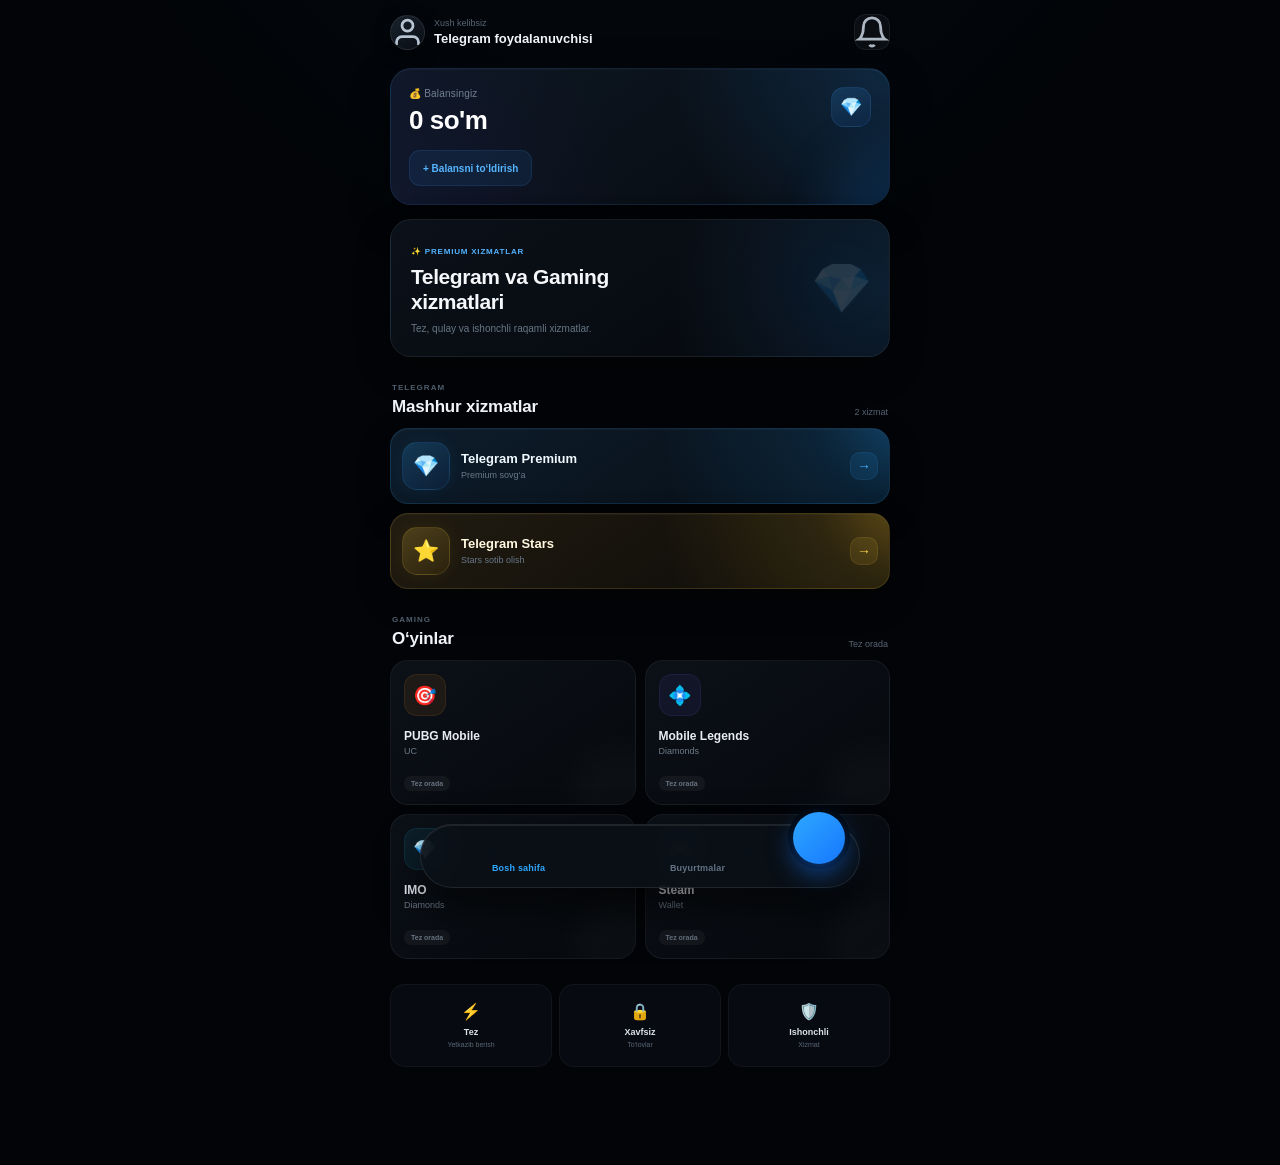
==== commit a91e11a0: "Update index.html" ====
--- a/index.html
+++ b/index.html
@@ -1,825 +1,506 @@
 <!DOCTYPE html>
-
 <html lang="uz">
 
 <head>
     <meta charset="UTF-8">
-
-
-<meta
-    name="viewport"
-    content="width=device-width, initial-scale=1.0, maximum-scale=1.0, user-scalable=no"
->
-
-<meta name="theme-color" content="#0b1118">
-
-<title>Premium Shop</title>
-
-<!-- Telegram Mini App -->
-<script src="https://telegram.org/js/telegram-web-app.js"></script>
-
-<!-- Main CSS -->
-<link rel="stylesheet" href="style.css">
-
-
+    <meta name="viewport" content="width=device-width, initial-scale=1.0, maximum-scale=1.0, user-scalable=no">
+    <meta name="theme-color" content="#0b1118">
+
+    <title>Premium Shop</title>
+
+    <!-- Telegram Mini App SDK -->
+    <script src="https://telegram.org/js/telegram-web-app.js"></script>
+
+    <!-- Main CSS -->
+    <link rel="stylesheet" href="style.css">
 </head>
 
 <body>
 
-
-<!-- =====================================================
-     BACKGROUND
-====================================================== -->
-
-<div class="animated-bg" aria-hidden="true">
-
-    <div class="bg-orb bg-orb-1"></div>
-    <div class="bg-orb bg-orb-2"></div>
-    <div class="bg-orb bg-orb-3"></div>
-
-</div>
-
-
-<!-- =====================================================
-     APP
-====================================================== -->
-
-<main class="app">
-
-
-    <!-- =================================================
-         HOME PAGE
-    ================================================== -->
-
-    <section
-        id="homePage"
-        class="page active-page"
-    >
-
-
-        <!-- =============================================
-             TOP HEADER
-        ============================================== -->
-
-        <header class="top-header">
-
-            <div class="profile-mini">
-
-                <div
-                    class="user-avatar"
-                    id="userAvatar"
-                >
-                    👤
-                </div>
-
-                <div class="user-info">
-
-                    <span>
-                        Xush kelibsiz
-                    </span>
-
-                    <strong id="userName">
-                        Telegram foydalanuvchisi
-                    </strong>
-
-                </div>
-
-            </div>
-
-
-            <button
-                type="button"
-                class="notification-button"
-                id="notificationButton"
-                aria-label="Bildirishnomalar"
-            >
-                🔔
+    <!-- =====================================================
+         BACKGROUND ANIMATED ORBS
+    ====================================================== -->
+    <div class="animated-bg" aria-hidden="true">
+        <div class="bg-orb bg-orb-1"></div>
+        <div class="bg-orb bg-orb-2"></div>
+        <div class="bg-orb bg-orb-3"></div>
+    </div>
+
+
+    <!-- =====================================================
+         TOAST / NOTIFICATION POPUP
+    ====================================================== -->
+    <div id="toastContainer" class="toast-container" style="display: none;">
+        <div class="toast-content">
+            <span id="toastIcon" class="toast-icon">ℹ️</span>
+            <span id="toastMessage" class="toast-message">Xabar</span>
+        </div>
+    </div>
+
+
+    <!-- =====================================================
+         MAIN APP CONTAINER
+    ====================================================== -->
+    <main class="app">
+
+        <!-- =================================================
+             1. HOME PAGE
+        ================================================== -->
+        <section id="homePage" class="page active-page">
+
+            <!-- TOP HEADER -->
+            <header class="top-header">
+                <div class="profile-mini">
+                    <div class="user-avatar" id="userAvatar">
+                        <svg class="nav-svg" viewBox="0 0 24 24" fill="none" stroke="currentColor" stroke-width="2">
+                            <path d="M20 21v-2a4 4 0 0 0-4-4H8a4 4 0 0 0-4 4v2"></path>
+                            <circle cx="12" cy="7" r="4"></circle>
+                        </svg>
+                    </div>
+
+                    <div class="user-info">
+                        <span>Xush kelibsiz</span>
+                        <strong id="userName">Telegram foydalanuvchisi</strong>
+                    </div>
+                </div>
+
+                <button type="button" class="notification-button" id="notificationButton" aria-label="Bildirishnomalar">
+                    <svg class="nav-svg" viewBox="0 0 24 24" fill="none" stroke="currentColor" stroke-width="2">
+                        <path d="M18 8A6 6 0 0 0 6 8c0 7-3 9-3 9h18s-3-2-3-9"></path>
+                        <path d="M13.73 21a2 2 0 0 1-3.46 0"></path>
+                    </svg>
+                    <span id="notificationBadge" class="notification-badge" style="display: none;"></span>
+                </button>
+            </header>
+
+
+            <!-- WALLET CARD -->
+            <section class="wallet-card">
+                <div class="wallet-glow"></div>
+
+                <div class="wallet-top">
+                    <div>
+                        <span class="wallet-label">💰 Balansingiz</span>
+                        <div class="wallet-balance" id="userBalance">
+                            0 so'm
+                        </div>
+                    </div>
+
+                    <div class="wallet-icon">💎</div>
+                </div>
+
+                <button type="button" class="wallet-button" id="addBalanceButton">
+                    + Balansni to‘ldirish
+                </button>
+            </section>
+
+
+            <!-- HERO BANNER -->
+            <section class="hero-card">
+                <div class="hero-content">
+                    <span class="hero-badge">✨ PREMIUM XIZMATLAR</span>
+                    <h1>
+                        Telegram va Gaming <br> xizmatlari
+                    </h1>
+                    <p>
+                        Tez, qulay va ishonchli raqamli xizmatlar.
+                    </p>
+                </div>
+
+                <div class="hero-decoration" aria-hidden="true">
+                    💎
+                </div>
+            </section>
+
+
+            <!-- TELEGRAM SERVICES SECTION -->
+            <section class="services-section">
+                <div class="section-heading">
+                    <div>
+                        <span class="section-kicker">TELEGRAM</span>
+                        <h2>Mashhur xizmatlar</h2>
+                    </div>
+                    <span class="section-count">2 xizmat</span>
+                </div>
+
+                <div class="service-grid">
+                    <!-- PREMIUM -->
+                    <button type="button" class="service-card premium-service" id="premiumButton">
+                        <div class="service-icon">💎</div>
+                        <div class="service-content">
+                            <strong>Telegram Premium</strong>
+                            <span>Premium sovg‘a</span>
+                        </div>
+                        <div class="service-arrow">→</div>
+                    </button>
+
+                    <!-- STARS -->
+                    <button type="button" class="service-card stars-service" id="starsButton">
+                        <div class="service-icon">⭐</div>
+                        <div class="service-content">
+                            <strong>Telegram Stars</strong>
+                            <span>Stars sotib olish</span>
+                        </div>
+                        <div class="service-arrow">→</div>
+                    </button>
+                </div>
+            </section>
+
+
+            <!-- GAMING SECTION -->
+            <section class="services-section gaming-section">
+                <div class="section-heading">
+                    <div>
+                        <span class="section-kicker">GAMING</span>
+                        <h2>O‘yinlar</h2>
+                    </div>
+                    <span class="section-count">Tez orada</span>
+                </div>
+
+                <div class="gaming-grid">
+                    <!-- PUBG UC -->
+                    <button type="button" class="gaming-card coming-soon" data-service="PUBG UC">
+                        <div class="gaming-icon pubg-icon">🎯</div>
+                        <strong>PUBG Mobile</strong>
+                        <span>UC</span>
+                        <small>Tez orada</small>
+                    </button>
+
+                    <!-- MLBB DIAMONDS -->
+                    <button type="button" class="gaming-card coming-soon" data-service="MLBB Diamonds">
+                        <div class="gaming-icon mlbb-icon">💠</div>
+                        <strong>Mobile Legends</strong>
+                        <span>Diamonds</span>
+                        <small>Tez orada</small>
+                    </button>
+
+                    <!-- IMO DIAMONDS -->
+                    <button type="button" class="gaming-card coming-soon" data-service="IMO Diamonds">
+                        <div class="gaming-icon imo-icon">💎</div>
+                        <strong>IMO</strong>
+                        <span>Diamonds</span>
+                        <small>Tez orada</small>
+                    </button>
+
+                    <!-- STEAM WALLET -->
+                    <button type="button" class="gaming-card coming-soon" data-service="Steam Wallet">
+                        <div class="gaming-icon steam-icon">🎮</div>
+                        <strong>Steam</strong>
+                        <span>Wallet</span>
+                        <small>Tez orada</small>
+                    </button>
+                </div>
+            </section>
+
+
+            <!-- TRUST & ADVANTAGES SECTION -->
+            <section class="trust-section">
+                <div class="trust-item">
+                    <div class="trust-icon">⚡</div>
+                    <div>
+                        <strong>Tez</strong>
+                        <span>Yetkazib berish</span>
+                    </div>
+                </div>
+
+                <div class="trust-item">
+                    <div class="trust-icon">🔒</div>
+                    <div>
+                        <strong>Xavfsiz</strong>
+                        <span>To‘lovlar</span>
+                    </div>
+                </div>
+
+                <div class="trust-item">
+                    <div class="trust-icon">🛡️</div>
+                    <div>
+                        <strong>Ishonchli</strong>
+                        <span>Xizmat</span>
+                    </div>
+                </div>
+            </section>
+        </section>
+
+
+        <!-- =================================================
+             2. ORDERS PAGE
+        ================================================== -->
+        <section id="ordersPage" class="page" style="display: none;">
+            <div class="page-header">
+                <button type="button" class="page-back-button" id="ordersBackButton">‹</button>
+                <div>
+                    <span class="section-kicker">HISTORY</span>
+                    <h1>Mening buyurtmalarim</h1>
+                </div>
+            </div>
+
+            <!-- ORDERS LIST CONTAINER -->
+            <div id="ordersContent" class="orders-container">
+                <div class="orders-loading">
+                    ⏳ Buyurtmalar yuklanmoqda...
+                </div>
+            </div>
+
+            <!-- EMPTY & ERROR STATES TEMPLATE -->
+            <div id="ordersErrorState" class="orders-error-card" style="display: none;">
+                <div class="error-icon">⚠️</div>
+                <h3>Yuklashda xatolik</h3>
+                <p>Buyurtmalarni yuklab bo‘lmadi. Keyinroq qayta urinib ko‘ring.</p>
+                <button type="button" class="retry-button" id="retryOrdersButton">
+                    🔄 Qayta urinish
+                </button>
+            </div>
+        </section>
+
+
+        <!-- =================================================
+             3. PROFILE PAGE
+        ================================================== -->
+        <section id="profilePage" class="page" style="display: none;">
+            <div class="page-header profile-page-header">
+                <div>
+                    <span class="section-kicker">ACCOUNT</span>
+                    <h1>Profil</h1>
+                </div>
+            </div>
+
+            <!-- PROFILE CARD -->
+            <section class="profile-card">
+                <div class="profile-avatar" id="profileAvatar">
+                    <svg class="nav-svg" viewBox="0 0 24 24" fill="none" stroke="currentColor" stroke-width="2">
+                        <path d="M20 21v-2a4 4 0 0 0-4-4H8a4 4 0 0 0-4 4v2"></path>
+                        <circle cx="12" cy="7" r="4"></circle>
+                    </svg>
+                </div>
+
+                <div class="profile-details">
+                    <strong id="profileName">Telegram foydalanuvchisi</strong>
+                    <span id="profileUsername">@username</span>
+                </div>
+            </section>
+
+            <!-- PROFILE BALANCE CARD -->
+            <section class="profile-balance-card">
+                <div>
+                    <span>💰 Balans</span>
+                    <strong id="profileBalance">0 so'm</strong>
+                </div>
+
+                <button type="button" id="profileAddBalanceButton">+</button>
+            </section>
+
+            <!-- PROFILE NAVIGATION MENU -->
+            <div class="profile-menu">
+                <button type="button" class="profile-menu-item" id="profileOrdersButton">
+                    <div class="menu-icon orders-menu-icon">📦</div>
+                    <div class="menu-content">
+                        <strong>Mening buyurtmalarim</strong>
+                        <span>Buyurtmalar tarixini ko‘rish</span>
+                    </div>
+                    <span class="menu-arrow">→</span>
+                </button>
+
+                <button type="button" class="profile-menu-item" id="referralButton">
+                    <div class="menu-icon referral-menu-icon">🎁</div>
+                    <div class="menu-content">
+                        <strong>Referal dasturi</strong>
+                        <span>Do‘stlaringizni taklif qiling</span>
+                    </div>
+                    <span class="menu-arrow">→</span>
+                </button>
+
+                <button type="button" class="profile-menu-item" id="supportButton">
+                    <div class="menu-icon support-menu-icon">❤️</div>
+                    <div class="menu-content">
+                        <strong>Loyihani qo‘llab-quvvatlash</strong>
+                        <span>Bizni qo‘llab-quvvatlang</span>
+                    </div>
+                    <span class="menu-arrow">→</span>
+                </button>
+            </div>
+        </section>
+
+
+        <!-- =================================================
+             4. PRODUCT / CHECKOUT AREA
+        ================================================== -->
+        <section id="productsSection" class="products-page" style="display: none;">
+            <div class="page-header">
+                <button type="button" class="page-back-button" id="productsBackButton">‹</button>
+                <div>
+                    <span class="section-kicker" id="productCategoryTitle">TELEGRAM</span>
+                    <h1 id="productMainTitle">Xizmatni rasmiylashtirish</h1>
+                </div>
+            </div>
+
+            <!-- DYNAMIC PRODUCTS CONTAINER (Injected by JS) -->
+            <div id="products"></div>
+        </section>
+
+
+        <!-- =================================================
+             MODAL 1: ADD BALANCE (TOP-UP)
+        ================================================== -->
+        <div id="addBalanceModal" class="modal-overlay" style="display: none;">
+            <div class="modal-card">
+                <div class="modal-header">
+                    <h3>💰 Balansni to‘ldirish</h3>
+                    <button type="button" class="modal-close" id="closeTopupModal">✕</button>
+                </div>
+
+                <div class="modal-body">
+                    <label class="input-label">To‘lov tizimini tanlang:</label>
+                    <div class="payment-methods-grid">
+                        <button type="button" class="payment-method-card active" data-method="click">
+                            <span>Click</span>
+                        </button>
+                        <button type="button" class="payment-method-card" data-method="payme">
+                            <span>Payme</span>
+                        </button>
+                        <button type="button" class="payment-method-card" data-method="tonkeeper">
+                            <span>TON / Crypto</span>
+                        </button>
+                    </div>
+
+                    <label class="input-label" for="topupAmount">Mablağ miqdori (so'm):</label>
+                    <input type="number" id="topupAmount" class="modal-input" placeholder="Masalan: 50000" min="1000">
+
+                    <div class="quick-amounts">
+                        <button type="button" class="amount-pill" onclick="document.getElementById('topupAmount').value=10000">10 000</button>
+                        <button type="button" class="amount-pill" onclick="document.getElementById('topupAmount').value=25000">25 000</button>
+                        <button type="button" class="amount-pill" onclick="document.getElementById('topupAmount').value=50000">50 000</button>
+                        <button type="button" class="amount-pill" onclick="document.getElementById('topupAmount').value=100000">100 000</button>
+                    </div>
+
+                    <button type="button" class="submit-button" id="submitTopupButton">
+                        To‘lovga o‘tish →
+                    </button>
+                </div>
+            </div>
+        </div>
+
+
+        <!-- =================================================
+             MODAL 2: REFERRAL PROGRAM
+        ================================================== -->
+        <div id="referralModal" class="modal-overlay" style="display: none;">
+            <div class="modal-card">
+                <div class="modal-header">
+                    <h3>🎁 Referal dasturi</h3>
+                    <button type="button" class="modal-close" id="closeReferralModal">✕</button>
+                </div>
+
+                <div class="modal-body">
+                    <p class="modal-description">
+                        Do‘stlaringizni taklif qiling va har bir taklif qilingan do‘stingizning birinchi xariddan 5% bonusga ega bo‘ling!
+                    </p>
+
+                    <div class="referral-stats-grid">
+                        <div class="ref-stat-box">
+                            <span class="ref-stat-num" id="referralCount">0</span>
+                            <span class="ref-stat-title">Taklif qilinganlar</span>
+                        </div>
+                        <div class="ref-stat-box">
+                            <span class="ref-stat-num" id="referralEarnings">0 so'm</span>
+                            <span class="ref-stat-title">Ishlab topilgan</span>
+                        </div>
+                    </div>
+
+                    <label class="input-label">Sizning taklif havolangiz:</label>
+                    <div class="referral-input-wrapper">
+                        <input type="text" id="referralLink" class="modal-input" readonly value="https://t.me/your_bot?start=ref">
+                        <button type="button" id="copyReferralBtn" class="copy-button">Nusxalash</button>
+                    </div>
+                </div>
+            </div>
+        </div>
+
+
+        <!-- =================================================
+             MODAL 3: SUPPORT / QO'LLAB-QUVVATLASH
+        ================================================== -->
+        <div id="supportModal" class="modal-overlay" style="display: none;">
+            <div class="modal-card">
+                <div class="modal-header">
+                    <h3>❤️ Qo‘llab-quvvatlash</h3>
+                    <button type="button" class="modal-close" id="closeSupportModal">✕</button>
+                </div>
+
+                <div class="modal-body">
+                    <p class="modal-description">
+                        Savollaringiz yoki muammolaringiz bormi? Admin bilan bog‘laning yoki qo‘llab-quvvatlash xizmatiga murojaat qiling.
+                    </p>
+
+                    <a href="https://t.me/admin" target="_blank" class="support-link-button">
+                        ✈️ Admin bilan bog‘lanish (@admin)
+                    </a>
+                </div>
+            </div>
+        </div>
+
+
+        <!-- =================================================
+             MODAL 4: NOTIFICATIONS DRAWER
+        ================================================== -->
+        <div id="notificationModal" class="modal-overlay" style="display: none;">
+            <div class="modal-card">
+                <div class="modal-header">
+                    <h3>🔔 Bildirishnomalar</h3>
+                    <button type="button" class="modal-close" id="closeNotificationModal">✕</button>
+                </div>
+
+                <div class="modal-body">
+                    <div id="notificationList" class="notification-list">
+                        <div class="empty-notifications">Yangi bildirishnomalar yo‘q</div>
+                    </div>
+                </div>
+            </div>
+        </div>
+
+
+        <!-- =================================================
+             BOTTOM FLOATING NAVIGATION
+        ================================================== -->
+        <nav class="bottom-navigation" id="bottomNavigation">
+            <button type="button" class="nav-item active" id="homeNavButton" data-page="home">
+                <span class="nav-icon">
+                    <svg class="nav-svg" viewBox="0 0 24 24" fill="none" stroke="currentColor" stroke-width="2">
+                        <path d="M3 9l9-7 9 7v11a2 2 0 0 1-2 2H5a2 2 0 0 1-2-2z"></path>
+                        <polyline points="9 22 9 12 15 12 15 22"></polyline>
+                    </svg>
+                </span>
+                <span class="nav-label">Bosh sahifa</span>
             </button>
 
-        </header>
-
-
-
-        <!-- =============================================
-             WALLET CARD
-        ============================================== -->
-
-        <section class="wallet-card">
-
-            <div class="wallet-glow"></div>
-
-            <div class="wallet-top">
-
-                <div>
-
-                    <span class="wallet-label">
-                        💰 Balansingiz
-                    </span>
-
-                    <div
-                        class="wallet-balance"
-                        id="userBalance"
-                    >
-                        0 so'm
-                    </div>
-
-                </div>
-
-
-                <div class="wallet-icon">
-                    💎
-                </div>
-
-            </div>
-
-
-            <button
-                type="button"
-                class="wallet-button"
-                id="addBalanceButton"
-            >
-                + Balansni to‘ldirish
+            <button type="button" class="nav-item" id="ordersNavButton" data-page="orders">
+                <span class="nav-icon">
+                    <svg class="nav-svg" viewBox="0 0 24 24" fill="none" stroke="currentColor" stroke-width="2">
+                        <path d="M21 16V8a2 2 0 0 0-1-1.73l-7-4a2 2 0 0 0-2 0l-7 4A2 2 0 0 0 3 8v8a2 2 0 0 0 1 1.73l7 4a2 2 0 0 0 2 0l7-4A2 2 0 0 0 21 16z"></path>
+                        <polyline points="3.27 6.96 12 12.01 20.73 6.96"></polyline>
+                        <line x1="12" y1="22.08" x2="12" y2="12"></line>
+                    </svg>
+                </span>
+                <span class="nav-label">Buyurtmalar</span>
             </button>
 
-        </section>
-
-
-
-        <!-- =============================================
-             HERO
-        ============================================== -->
-
-        <section class="hero-card">
-
-            <div class="hero-content">
-
-                <span class="hero-badge">
-                    ✨ PREMIUM XIZMATLAR
+            <button type="button" class="nav-item nav-center" id="profileNavButton" data-page="profile">
+                <span class="nav-icon">
+                    <svg class="nav-svg" viewBox="0 0 24 24" fill="none" stroke="currentColor" stroke-width="2">
+                        <path d="M20 21v-2a4 4 0 0 0-4-4H8a4 4 0 0 0-4 4v2"></path>
+                        <circle cx="12" cy="7" r="4"></circle>
+                    </svg>
                 </span>
-
-                <h1>
-                    Telegram va Gaming
-                    <br>
-                    xizmatlari
-                </h1>
-
-                <p>
-                    Tez, qulay va ishonchli
-                    raqamli xizmatlar.
-                </p>
-
-            </div>
-
-
-            <div
-                class="hero-decoration"
-                aria-hidden="true"
-            >
-                💎
-            </div>
-
-        </section>
-
-
-
-        <!-- =============================================
-             TELEGRAM SERVICES
-        ============================================== -->
-
-        <section class="services-section">
-
-            <div class="section-heading">
-
-                <div>
-
-                    <span class="section-kicker">
-                        TELEGRAM
-                    </span>
-
-                    <h2>
-                        Mashhur xizmatlar
-                    </h2>
-
-                </div>
-
-                <span class="section-count">
-                    2 xizmat
-                </span>
-
-            </div>
-
-
-            <div class="service-grid">
-
-
-                <!-- PREMIUM -->
-
-                <button
-                    type="button"
-                    class="service-card premium-service"
-                    id="premiumButton"
-                >
-
-                    <div class="service-icon">
-                        💎
-                    </div>
-
-                    <div class="service-content">
-
-                        <strong>
-                            Telegram Premium
-                        </strong>
-
-                        <span>
-                            Premium sovg‘a
-                        </span>
-
-                    </div>
-
-                    <div class="service-arrow">
-                        →
-                    </div>
-
-                </button>
-
-
-
-                <!-- STARS -->
-
-                <button
-                    type="button"
-                    class="service-card stars-service"
-                    id="starsButton"
-                >
-
-                    <div class="service-icon">
-                        ⭐
-                    </div>
-
-                    <div class="service-content">
-
-                        <strong>
-                            Telegram Stars
-                        </strong>
-
-                        <span>
-                            Stars sotib olish
-                        </span>
-
-                    </div>
-
-                    <div class="service-arrow">
-                        →
-                    </div>
-
-                </button>
-
-
-            </div>
-
-        </section>
-
-
-
-        <!-- =============================================
-             GAMING
-        ============================================== -->
-
-        <section class="services-section gaming-section">
-
-            <div class="section-heading">
-
-                <div>
-
-                    <span class="section-kicker">
-                        GAMING
-                    </span>
-
-                    <h2>
-                        O‘yinlar
-                    </h2>
-
-                </div>
-
-                <span class="section-count">
-                    Tez orada
-                </span>
-
-            </div>
-
-
-            <div class="gaming-grid">
-
-
-                <!-- PUBG -->
-
-                <button
-                    type="button"
-                    class="gaming-card coming-soon"
-                    data-service="PUBG UC"
-                >
-
-                    <div class="gaming-icon pubg-icon">
-                        🎯
-                    </div>
-
-                    <strong>
-                        PUBG Mobile
-                    </strong>
-
-                    <span>
-                        UC
-                    </span>
-
-                    <small>
-                        Tez orada
-                    </small>
-
-                </button>
-
-
-
-                <!-- MLBB -->
-
-                <button
-                    type="button"
-                    class="gaming-card coming-soon"
-                    data-service="MLBB Diamonds"
-                >
-
-                    <div class="gaming-icon mlbb-icon">
-                        💠
-                    </div>
-
-                    <strong>
-                        Mobile Legends
-                    </strong>
-
-                    <span>
-                        Diamonds
-                    </span>
-
-                    <small>
-                        Tez orada
-                    </small>
-
-                </button>
-
-
-
-                <!-- IMO -->
-
-                <button
-                    type="button"
-                    class="gaming-card coming-soon"
-                    data-service="IMO Diamonds"
-                >
-
-                    <div class="gaming-icon imo-icon">
-                        💎
-                    </div>
-
-                    <strong>
-                        IMO
-                    </strong>
-
-                    <span>
-                        Diamonds
-                    </span>
-
-                    <small>
-                        Tez orada
-                    </small>
-
-                </button>
-
-
-
-                <!-- STEAM -->
-
-                <button
-                    type="button"
-                    class="gaming-card coming-soon"
-                    data-service="Steam Wallet"
-                >
-
-                    <div class="gaming-icon steam-icon">
-                        🎮
-                    </div>
-
-                    <strong>
-                        Steam
-                    </strong>
-
-                    <span>
-                        Wallet
-                    </span>
-
-                    <small>
-                        Tez orada
-                    </small>
-
-                </button>
-
-
-            </div>
-
-        </section>
-
-
-
-        <!-- =============================================
-             TRUST FEATURES
-        ============================================== -->
-
-        <section class="trust-section">
-
-            <div class="trust-item">
-
-                <div class="trust-icon">
-                    ⚡
-                </div>
-
-                <div>
-                    <strong>
-                        Tez
-                    </strong>
-
-                    <span>
-                        Yetkazib berish
-                    </span>
-                </div>
-
-            </div>
-
-
-            <div class="trust-item">
-
-                <div class="trust-icon">
-                    🔒
-                </div>
-
-                <div>
-                    <strong>
-                        Xavfsiz
-                    </strong>
-
-                    <span>
-                        To‘lovlar
-                    </span>
-                </div>
-
-            </div>
-
-
-            <div class="trust-item">
-
-                <div class="trust-icon">
-                    🛡️
-                </div>
-
-                <div>
-                    <strong>
-                        Ishonchli
-                    </strong>
-
-                    <span>
-                        Xizmat
-                    </span>
-                </div>
-
-            </div>
-
-        </section>
-
-
-    </section>
-
-
-
-    <!-- =================================================
-         ORDERS PAGE
-    ================================================== -->
-
-    <section
-        id="ordersPage"
-        class="page"
-        style="display: none;"
-    >
-
-        <div class="page-header">
-
-            <button
-                type="button"
-                class="page-back-button"
-                id="ordersBackButton"
-            >
-                ‹
+                <span class="nav-label">Profil</span>
             </button>
-
-            <div>
-
-                <span class="section-kicker">
-                    HISTORY
-                </span>
-
-                <h1>
-                    Mening buyurtmalarim
-                </h1>
-
-            </div>
-
-        </div>
-
-
-        <div
-            id="ordersContent"
-            class="orders-container"
-        >
-
-            <div class="orders-loading">
-                ⏳ Buyurtmalar yuklanmoqda...
-            </div>
-
-        </div>
-
-    </section>
-
-
-
-    <!-- =================================================
-         PROFILE PAGE
-    ================================================== -->
-
-    <section
-        id="profilePage"
-        class="page"
-        style="display: none;"
-    >
-
-        <div class="page-header profile-page-header">
-
-            <div>
-
-                <span class="section-kicker">
-                    ACCOUNT
-                </span>
-
-                <h1>
-                    Profil
-                </h1>
-
-            </div>
-
-        </div>
-
-
-        <!-- PROFILE CARD -->
-
-        <section class="profile-card">
-
-            <div
-                class="profile-avatar"
-                id="profileAvatar"
-            >
-                👤
-            </div>
-
-            <div class="profile-details">
-
-                <strong id="profileName">
-                    Telegram foydalanuvchisi
-                </strong>
-
-                <span id="profileUsername">
-                    @username
-                </span>
-
-            </div>
-
-        </section>
-
-
-
-        <!-- PROFILE BALANCE -->
-
-        <section class="profile-balance-card">
-
-            <div>
-
-                <span>
-                    💰 Balans
-                </span>
-
-                <strong id="profileBalance">
-                    0 so'm
-                </strong>
-
-            </div>
-
-            <button
-                type="button"
-                id="profileAddBalanceButton"
-            >
-                +
-            </button>
-
-        </section>
-
-
-
-        <!-- PROFILE MENU -->
-
-        <div class="profile-menu">
-
-
-            <button
-                type="button"
-                class="profile-menu-item"
-                id="profileOrdersButton"
-            >
-
-                <div class="menu-icon orders-menu-icon">
-                    📦
-                </div>
-
-                <div class="menu-content">
-
-                    <strong>
-                        Mening buyurtmalarim
-                    </strong>
-
-                    <span>
-                        Buyurtmalar tarixini ko‘rish
-                    </span>
-
-                </div>
-
-                <span class="menu-arrow">
-                    →
-                </span>
-
-            </button>
-
-
-
-            <button
-                type="button"
-                class="profile-menu-item"
-                id="referralButton"
-            >
-
-                <div class="menu-icon referral-menu-icon">
-                    🎁
-                </div>
-
-                <div class="menu-content">
-
-                    <strong>
-                        Referal dasturi
-                    </strong>
-
-                    <span>
-                        Do‘stlaringizni taklif qiling
-                    </span>
-
-                </div>
-
-                <span class="menu-arrow">
-                    →
-                </span>
-
-            </button>
-
-
-
-            <button
-                type="button"
-                class="profile-menu-item"
-                id="supportButton"
-            >
-
-                <div class="menu-icon support-menu-icon">
-                    ❤️
-                </div>
-
-                <div class="menu-content">
-
-                    <strong>
-                        Loyihani qo‘llab-quvvatlash
-                    </strong>
-
-                    <span>
-                        Bizni qo‘llab-quvvatlang
-                    </span>
-
-                </div>
-
-                <span class="menu-arrow">
-                    →
-                </span>
-
-            </button>
-
-
-        </div>
-
-    </section>
-
-
-
-    <!-- =================================================
-         PRODUCT / CHECKOUT AREA
-    ================================================== -->
-
-    <section
-        id="productsSection"
-        class="products-page"
-        style="display: none;"
-    >
-
-        <div id="products"></div>
-
-    </section>
-
-
-
-    <!-- =================================================
-         BOTTOM NAVIGATION
-    ================================================== -->
-
-    <nav
-        class="bottom-navigation"
-        id="bottomNavigation"
-    >
-
-        <button
-            type="button"
-            class="nav-item active"
-            id="homeNavButton"
-            data-page="home"
-        >
-
-            <span class="nav-icon">
-                🏠
-            </span>
-
-            <span class="nav-label">
-                Bosh sahifa
-            </span>
-
-        </button>
-
-
-        <button
-            type="button"
-            class="nav-item"
-            id="ordersNavButton"
-            data-page="orders"
-        >
-
-            <span class="nav-icon">
-                📦
-            </span>
-
-            <span class="nav-label">
-                Buyurtmalar
-            </span>
-
-        </button>
-
-
-        <button
-            type="button"
-            class="nav-item"
-            id="profileNavButton"
-            data-page="profile"
-        >
-
-            <span class="nav-icon">
-                👤
-            </span>
-
-            <span class="nav-label">
-                Profil
-            </span>
-
-        </button>
-
-    </nav>
-
-
-</main>
-
-
-<!-- =====================================================
-     SCRIPTS
-====================================================== -->
-
-<script src="app.js?v=22"></script>
-
+        </nav>
+
+    </main>
+
+
+    <!-- =====================================================
+         SCRIPTS
+    ====================================================== -->
+    <script src="app.js?v=23"></script>
 
 </body>
-
 </html>
- 
--- a/style.css
+++ b/style.css
@@ -158,7 +158,7 @@
     padding:
         calc(14px + env(safe-area-inset-top))
         15px
-        calc(88px + env(safe-area-inset-bottom));
+        calc(98px + env(safe-area-inset-bottom));
 }
 
 
@@ -207,8 +207,6 @@
 
 /* =========================================================
    MINI PROFILE
-   [RASМ] NICKNAME
-          @username
    ========================================================= */
 
 .profile-mini {
@@ -221,8 +219,6 @@
     min-width: 0;
 }
 
-
-/* SMALL AVATAR */
 
 .user-avatar {
     display: flex;
@@ -266,8 +262,6 @@
     border-radius: 50%;
 }
 
-
-/* USER TEXT */
 
 .user-info {
     display: flex;
@@ -729,8 +723,6 @@
 }
 
 
-/* SERVICE ICON */
-
 .service-icon {
     position: relative;
 
@@ -756,8 +748,6 @@
 }
 
 
-/* SERVICE TEXT */
-
 .service-content {
     position: relative;
 
@@ -800,8 +790,6 @@
     color: #697788;
 }
 
-
-/* SERVICE ARROW */
 
 .service-arrow {
     position: relative;
@@ -1304,12 +1292,6 @@
 }
 
 
-/* =========================================================
-   PROFILE CARD
-   [RASМ] NICKNAME
-          @username
-   ========================================================= */
-
 .profile-card {
     display: flex;
 
@@ -1341,8 +1323,6 @@
 }
 
 
-/* PROFILE AVATAR — KICHIK */
-
 .profile-avatar {
     display: flex;
 
@@ -1382,8 +1362,6 @@
     border-radius: 50%;
 }
 
-
-/* PROFILE NAME */
 
 .profile-details {
     display: flex;
@@ -1591,8 +1569,6 @@
 }
 
 
-/* MENU ICON */
-
 .menu-icon {
     display: flex;
 
@@ -1633,8 +1609,6 @@
     border-color: rgba(255,75,90,0.09);
 }
 
-
-/* MENU CONTENT */
 
 .menu-content {
     flex: 1;
@@ -1777,8 +1751,6 @@
 }
 
 
-/* PRODUCT OPTION */
-
 .product-option {
     width: 100%;
 
@@ -1825,7 +1797,7 @@
 
 
 /* =========================================================
-   BOTTOM NAVIGATION
+   BOTTOM NAVIGATION — FLOATING DARK PILL (Rasm O'rtadagisi)
    ========================================================= */
 
 .bottom-navigation {
@@ -1835,101 +1807,173 @@
 
     left: 50%;
 
-    bottom:
-        calc(9px + env(safe-area-inset-bottom));
+    bottom: calc(12px + env(safe-area-inset-bottom));
 
     transform: translateX(-50%);
 
     display: flex;
 
     align-items: center;
+
     justify-content: space-around;
 
-    width: calc(100% - 24px);
-
-    max-width: 510px;
-
-    height: 62px;
-
-    padding: 5px;
-
-    border-radius: 21px;
-
-    background:
-        rgba(7,10,14,0.91);
-
-    border: 1px solid rgba(255,255,255,0.075);
+    width: calc(100% - 28px);
+
+    max-width: 440px;
+
+    height: 64px;
+
+    padding: 0 8px;
+
+    border-radius: 35px;
+
+    background: rgba(11, 16, 23, 0.90);
+
+    border: 1px solid rgba(255, 255, 255, 0.09);
 
     box-shadow:
-        0 18px 50px rgba(0,0,0,0.58),
-        inset 0 1px rgba(255,255,255,0.035);
-
-    backdrop-filter: blur(22px);
-    -webkit-backdrop-filter: blur(22px);
+        0 20px 45px rgba(0, 0, 0, 0.65),
+        inset 0 1px 0 rgba(255, 255, 255, 0.08);
+
+    backdrop-filter: blur(24px);
+    -webkit-backdrop-filter: blur(24px);
 }
 
 .nav-item {
-    display: flex;
-
-    align-items: center;
+    position: relative;
+
+    display: flex;
+
+    align-items: center;
+
     justify-content: center;
 
     flex-direction: column;
 
-    gap: 2px;
-
-    width: 31%;
-
-    height: 51px;
+    gap: 3px;
+
+    flex: 1;
+
+    height: 100%;
 
     border: 0;
 
-    border-radius: 15px;
+    border-radius: 20px;
 
     background: transparent;
 
-    color: #5f6b79;
+    color: #627183;
 
     font-family: inherit;
 
     cursor: pointer;
 
     transition:
-        transform 0.18s ease,
-        color 0.18s ease,
-        background 0.18s ease;
+        transform 0.2s cubic-bezier(0.4, 0, 0.2, 1),
+        color 0.2s ease,
+        background 0.2s ease;
 }
 
 .nav-icon {
-    font-size: 17px;
-
-    line-height: 19px;
+    font-size: 20px;
+
+    line-height: 1;
+
+    transition: transform 0.2s ease, color 0.2s ease;
 }
 
 .nav-label {
-    font-size: 8px;
+    font-size: 9px;
 
     line-height: 12px;
 
     font-weight: 650;
+
+    letter-spacing: 0.2px;
 }
 
 .nav-item.active {
-    color: #f4f7fa;
-
-    background:
-        linear-gradient(
-            145deg,
-            rgba(43,157,255,0.13),
-            rgba(43,91,255,0.055)
-        );
-
-    box-shadow:
-        inset 0 1px rgba(255,255,255,0.025);
+    color: #2ea8ff;
+}
+
+.nav-item.active .nav-icon {
+    transform: translateY(-2px);
+
+    filter: drop-shadow(0 2px 8px rgba(46, 168, 255, 0.45));
 }
 
 .nav-item:active {
     transform: scale(0.92);
+}
+
+/* O'RTADAGI SUZUVCHI TUGMA (CENTER FLOATING BUTTON) */
+.nav-item.nav-center,
+.nav-item.center-btn,
+.nav-item:nth-child(3) {
+    position: relative;
+
+    top: -18px;
+
+    width: 52px;
+
+    height: 52px;
+
+    min-width: 52px;
+
+    max-width: 52px;
+
+    flex: none;
+
+    border-radius: 50%;
+
+    margin: 0 6px;
+
+    background:
+        linear-gradient(
+            135deg,
+            #2ea8ff,
+            #1677ff
+        );
+
+    color: #ffffff;
+
+    box-shadow:
+        0 10px 25px rgba(22, 119, 255, 0.5),
+        0 0 0 5px #020407;
+
+    transition:
+        transform 0.22s cubic-bezier(0.34, 1.56, 0.64, 1),
+        box-shadow 0.22s ease;
+}
+
+.nav-item.nav-center .nav-icon,
+.nav-item.center-btn .nav-icon,
+.nav-item:nth-child(3) .nav-icon {
+    font-size: 22px;
+
+    color: #ffffff;
+}
+
+.nav-item.nav-center .nav-label,
+.nav-item.center-btn .nav-label,
+.nav-item:nth-child(3) .nav-label {
+    display: none;
+}
+
+.nav-item.nav-center:hover,
+.nav-item.center-btn:hover,
+.nav-item:nth-child(3):hover {
+    transform: translateY(-3px) scale(1.05);
+
+    box-shadow:
+        0 14px 30px rgba(22, 119, 255, 0.65),
+        0 0 0 5px #020407;
+}
+
+.nav-item.nav-center:active,
+.nav-item.center-btn:active,
+.nav-item:nth-child(3):active {
+    transform: translateY(-1px) scale(0.94);
 }
 
 
@@ -2264,6 +2308,7 @@
         transition-duration: 0.01ms !important;
     }
 }
+
 /* =========================================================
    PREMIUM / STARS PRODUCT PAGES
    ========================================================= */
@@ -2288,8 +2333,6 @@
     }
 }
 
-
-/* BACK BUTTON */
 
 .products-page .back-button {
     width: 100%;
@@ -2314,8 +2357,6 @@
 }
 
 
-/* MAIN TITLES */
-
 .products-page .section-title {
     margin: 0;
     color: #ffffff;
@@ -2343,8 +2384,6 @@
     font-size: 12px;
 }
 
-
-/* USERNAME FORM */
 
 .products-page .gift-form {
     position: relative;
@@ -2412,8 +2451,6 @@
 }
 
 
-/* USERNAME STATUS */
-
 .products-page .username-status {
     min-height: 22px;
     margin: 9px 4px 0;
@@ -2436,8 +2473,6 @@
     color: #ff6b78;
 }
 
-
-/* CONTINUE BUTTON */
 
 .products-page .continue-button {
     width: 100%;
@@ -2490,8 +2525,6 @@
 }
 
 
-/* PRODUCT CARD */
-
 .products-page .product-card {
     position: relative;
 
@@ -2538,8 +2571,6 @@
 }
 
 
-/* PRODUCT INFO */
-
 .products-page .product-info {
     min-width: 0;
     flex: 1;
@@ -2565,8 +2596,6 @@
 }
 
 
-/* PRICE */
-
 .products-page .product-price {
     white-space: nowrap;
 
@@ -2576,8 +2605,6 @@
     font-weight: 800;
 }
 
-
-/* BUY BUTTON */
 
 .products-page .buy-button {
     border: none;
@@ -2619,14 +2646,9 @@
    PREMIUM SPECIFIC LOOK
    ========================================================= */
 
-/* Premium sahifasidagi birinchi title */
-
 .products-page:has(.product-card) #products .section-title {
     color: #ffffff;
 }
-
-
-/* Premium card */
 
 .products-page #products .product-card:has(.product-info h3) {
     overflow: hidden;
@@ -2657,9 +2679,6 @@
 .products-page #products .product-card .product-info h3 {
     position: relative;
 }
-
-
-/* Stars kartalarida sariq aksent */
 
 .products-page #products .product-card:has(.product-info h3:first-child) {
     --card-accent: rgba(255, 196, 0, 0.10);
@@ -2695,10 +2714,6 @@
 }
 
 
-/* =========================================================
-   SMALL PHONES
-   ========================================================= */
-
 @media (max-width: 370px) {
 
     .products-page {
@@ -2725,9 +2740,9 @@
         font-size: 22px;
     }
 }
+
 /* =====================================================
-   PRODUCT PAGE — 1-QADAM
-   TOPBAR + RECIPIENT
+   PRODUCT PAGE — TOPBAR + RECIPIENT
    ===================================================== */
 
 .products-page {
@@ -2757,8 +2772,6 @@
 }
 
 
-/* TOPBAR */
-
 .product-topbar {
     display: flex;
     align-items: center;
@@ -2842,8 +2855,6 @@
 }
 
 
-/* RECIPIENT CARD */
-
 .recipient-mini-card {
     width: 100%;
 
@@ -2935,9 +2946,9 @@
 .recipient-mini-card button:hover {
     background: rgba(255, 255, 255, 0.12);
 }
+
 /* =====================================================
-   PRODUCT PAGE — 2-QADAM
-   PREMIUM INTRO + PLAN CARDS
+   PRODUCT PAGE — INTRO + PLAN CARDS
    ===================================================== */
 
 .product-intro {
@@ -3054,8 +3065,6 @@
 }
 
 
-/* PLANS TITLE */
-
 .plans-title {
     display: flex;
     align-items: flex-end;
@@ -3079,8 +3088,6 @@
 }
 
 
-/* PREMIUM PLANS */
-
 .premium-plans-modern {
     display: flex;
     flex-direction: column;
@@ -3089,8 +3096,6 @@
     width: 100%;
 }
 
-
-/* BASIC PLAN CARD */
 
 .premium-plan-card {
     position: relative;
@@ -3165,8 +3170,6 @@
 }
 
 
-/* CARD TOP */
-
 .plan-card-top {
     display: flex;
     align-items: center;
@@ -3214,8 +3217,6 @@
 }
 
 
-/* PLAN TEXT */
-
 .plan-main {
     display: flex;
     flex-direction: column;
@@ -3236,8 +3237,6 @@
     opacity: 0.55;
 }
 
-
-/* PRICE */
 
 .plan-card-bottom {
     display: flex;
@@ -3276,10 +3275,6 @@
     transform: translateX(3px);
 }
 
-
-/* =====================================================
-   OMMABOP PLAN
-   ===================================================== */
 
 .popular-plan {
     border-color: rgba(110, 145, 255, 0.25);
@@ -3319,10 +3314,6 @@
 }
 
 
-/* =====================================================
-   ENG FOYDALI PLAN
-   ===================================================== */
-
 .best-plan {
     border-color: rgba(170, 110, 255, 0.28);
 
@@ -3341,10 +3332,6 @@
 }
 
 
-/* =====================================================
-   CONTACT BOX
-   ===================================================== */
-
 .contact-premium-box {
     display: flex;
     align-items: center;
@@ -3431,9 +3418,9 @@
 .contact-premium-box button:hover {
     background: rgba(255, 255, 255, 0.13);
 }
+
 /* =====================================================
-   PRODUCT PAGE — 3-QADAM
-   TELEGRAM STARS
+   PRODUCT PAGE — TELEGRAM STARS
    ===================================================== */
 
 .stars-intro {
@@ -3455,8 +3442,6 @@
 }
 
 
-/* STARS PLAN GRID */
-
 .stars-plans-modern {
     display: grid;
 
@@ -3467,8 +3452,6 @@
     width: 100%;
 }
 
-
-/* STARS CARD */
 
 .stars-plan-card {
     position: relative;
@@ -3539,8 +3522,6 @@
 }
 
 
-/* STARS AMOUNT */
-
 .stars-amount {
     display: flex;
     align-items: center;
@@ -3580,8 +3561,6 @@
     opacity: 0.5;
 }
 
-
-/* PRICE */
 
 .stars-price {
     display: flex;
@@ -3626,10 +3605,6 @@
     transform: translateX(3px);
 }
 
-
-/* =====================================================
-   POPULAR STARS
-   ===================================================== */
 
 .popular-stars {
     border-color: rgba(255, 190, 45, 0.28);
@@ -3666,10 +3641,6 @@
 }
 
 
-/* =====================================================
-   MEGA STARS
-   ===================================================== */
-
 .mega-stars {
     border-color: rgba(255, 150, 50, 0.25);
 
@@ -3682,10 +3653,6 @@
 }
 
 
-/* =====================================================
-   MOBILE
-   ===================================================== */
-
 @media (max-width: 380px) {
 
     .stars-plans-modern {
@@ -3704,6 +3671,7 @@
         font-size: 14px;
     }
 }
+
 /* =========================================================
    USERNAME PAGE — BACK BUTTON
    ========================================================= */
@@ -3750,6 +3718,7 @@
 .recipient-back-btn:active {
     transform: scale(0.92);
 }
+
 /* =========================================================
    PREMIUM PLANS — TEXT VISIBILITY
    ========================================================= */
@@ -3805,6 +3774,7 @@
 .premium-plan-card .plan-arrow {
     color: #ffffff !important;
 }
+
 /* =========================================================
    STARS PLANS — TEXT VISIBILITY
    ========================================================= */
@@ -3852,3 +3822,350 @@
 .stars-plans-modern {
     color: #ffffff;
 }
+
+/* =========================================================
+   WALLET TOP-UP MODAL
+   ========================================================= */
+
+.wallet-modal-overlay {
+    position: fixed;
+    inset: 0;
+    z-index: 9999;
+
+    display: flex;
+    align-items: flex-end;
+    justify-content: center;
+
+    padding: 12px;
+
+    background: rgba(0, 0, 0, 0.72);
+
+    opacity: 0;
+    visibility: hidden;
+
+    backdrop-filter: blur(10px);
+    -webkit-backdrop-filter: blur(10px);
+
+    transition:
+        opacity 0.22s ease,
+        visibility 0.22s ease;
+}
+
+.wallet-modal-overlay.show {
+    opacity: 1;
+    visibility: visible;
+}
+
+.wallet-modal {
+    width: 100%;
+    max-width: 520px;
+
+    padding: 18px;
+
+    border-radius: 24px;
+
+    background:
+        radial-gradient(
+            circle at 100% 0%,
+            rgba(43, 157, 255, 0.12),
+            transparent 42%
+        ),
+        linear-gradient(
+            145deg,
+            #111821,
+            #070b10
+        );
+
+    border: 1px solid rgba(255, 255, 255, 0.09);
+
+    box-shadow:
+        0 -15px 60px rgba(0, 0, 0, 0.55),
+        inset 0 1px rgba(255, 255, 255, 0.035);
+
+    transform: translateY(30px);
+
+    transition:
+        transform 0.25s ease;
+}
+
+.wallet-modal-overlay.show .wallet-modal {
+    transform: translateY(0);
+}
+
+
+.wallet-modal-header {
+    display: flex;
+    align-items: center;
+    justify-content: space-between;
+
+    margin-bottom: 15px;
+}
+
+.wallet-modal-title {
+    display: flex;
+    flex-direction: column;
+    gap: 3px;
+}
+
+.wallet-modal-title strong {
+    color: #ffffff;
+
+    font-size: 18px;
+    line-height: 23px;
+
+    font-weight: 800;
+}
+
+.wallet-modal-title span {
+    color: #718092;
+
+    font-size: 10px;
+    line-height: 14px;
+}
+
+.wallet-modal-close {
+    display: flex;
+    align-items: center;
+    justify-content: center;
+
+    width: 36px;
+    height: 36px;
+
+    border-radius: 11px;
+
+    border: 1px solid rgba(255,255,255,0.07);
+
+    background: rgba(255,255,255,0.045);
+
+    color: #aeb8c4;
+
+    font-size: 18px;
+
+    cursor: pointer;
+
+    transition:
+        transform 0.18s ease,
+        background 0.18s ease;
+}
+
+.wallet-modal-close:active {
+    transform: scale(0.9);
+}
+
+.wallet-modal-close:hover {
+    background: rgba(255,255,255,0.08);
+}
+
+/* =========================================================
+   WALLET BALANCE INFO
+   ========================================================= */
+
+.wallet-current-balance {
+    display: flex;
+    align-items: center;
+    justify-content: space-between;
+
+    min-height: 58px;
+
+    padding: 12px 14px;
+
+    margin-bottom: 12px;
+
+    border-radius: 16px;
+
+    background: rgba(255,255,255,0.035);
+
+    border: 1px solid rgba(255,255,255,0.055);
+}
+
+.wallet-current-balance span {
+    color: #697687;
+
+    font-size: 10px;
+}
+
+.wallet-current-balance strong {
+    color: #ffffff;
+
+    font-size: 15px;
+    font-weight: 800;
+}
+
+
+.wallet-required {
+    padding: 12px 14px;
+
+    margin-bottom: 12px;
+
+    border-radius: 14px;
+
+    background: rgba(255, 193, 48, 0.07);
+
+    border: 1px solid rgba(255, 193, 48, 0.12);
+
+    color: #c9a94c;
+
+    font-size: 10px;
+
+    line-height: 15px;
+}
+
+.wallet-required strong {
+    color: #ffd75a;
+
+    font-weight: 800;
+}
+
+
+.wallet-methods {
+    display: flex;
+    flex-direction: column;
+
+    gap: 8px;
+}
+
+.wallet-method {
+    display: flex;
+    align-items: center;
+
+    width: 100%;
+    min-height: 58px;
+
+    padding: 10px 12px;
+
+    border-radius: 15px;
+
+    border: 1px solid rgba(255,255,255,0.06);
+
+    background:
+        rgba(255,255,255,0.035);
+
+    color: #ffffff;
+
+    cursor: pointer;
+
+    font-family: inherit;
+
+    text-align: left;
+
+    transition:
+        transform 0.18s ease,
+        background 0.18s ease,
+        border-color 0.18s ease;
+}
+
+.wallet-method:hover {
+    background: rgba(255,255,255,0.06);
+
+    border-color: rgba(255,255,255,0.10);
+}
+
+.wallet-method:active {
+    transform: scale(0.975);
+}
+
+.wallet-method-icon {
+    display: flex;
+    align-items: center;
+    justify-content: center;
+
+    width: 38px;
+    height: 38px;
+
+    min-width: 38px;
+
+    margin-right: 10px;
+
+    border-radius: 11px;
+
+    background: rgba(43,157,255,0.08);
+
+    border: 1px solid rgba(43,157,255,0.10);
+
+    font-size: 17px;
+}
+
+.wallet-method-content {
+    display: flex;
+    flex-direction: column;
+
+    flex: 1;
+
+    min-width: 0;
+
+    gap: 2px;
+}
+
+.wallet-method-content strong {
+    color: #eaf0f5;
+
+    font-size: 11px;
+    line-height: 15px;
+
+    font-weight: 750;
+}
+
+.wallet-method-content span {
+    color: #606d7b;
+
+    font-size: 8px;
+    line-height: 12px;
+}
+
+.wallet-method-arrow {
+    color: #536170;
+
+    font-size: 15px;
+}
+
+
+.wallet-modal-note {
+    margin-top: 12px;
+
+    padding: 10px 12px;
+
+    border-radius: 12px;
+
+    background: rgba(255,255,255,0.025);
+
+    border: 1px solid rgba(255,255,255,0.04);
+
+    color: #596675;
+
+    font-size: 8px;
+
+    line-height: 13px;
+
+    text-align: center;
+}
+
+/* =========================================================
+   WALLET MODAL — MOBILE
+   ========================================================= */
+
+@media (max-width: 380px) {
+
+    .wallet-modal-overlay {
+        padding: 8px;
+    }
+
+    .wallet-modal {
+        padding: 15px;
+
+        border-radius: 21px;
+    }
+
+    .wallet-modal-title strong {
+        font-size: 17px;
+    }
+
+    .wallet-method {
+        min-height: 55px;
+    }
+
+    .wallet-method-icon {
+        width: 36px;
+        height: 36px;
+        min-width: 36px;
+    }
+}
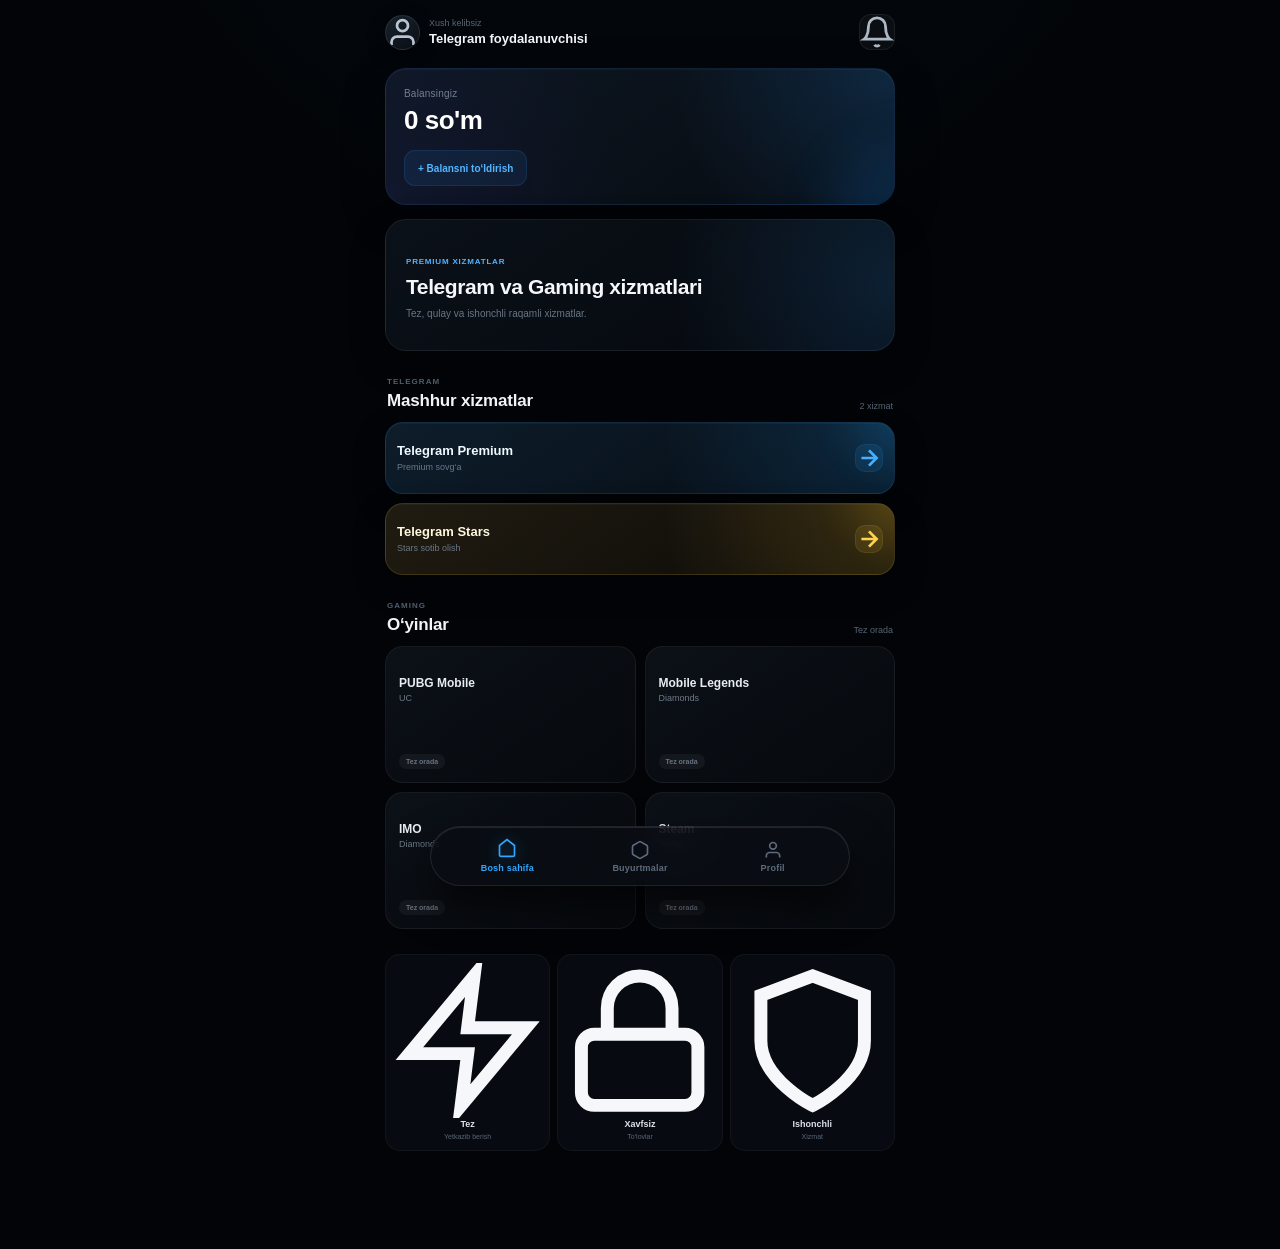
==== commit 0b6bd4c8: "Update index.html" ====
--- a/index.html
+++ b/index.html
@@ -7,52 +7,28 @@
     <meta name="theme-color" content="#0b1118">
 
     <title>Premium Shop</title>
-
-    <!-- Telegram Mini App SDK -->
     <script src="https://telegram.org/js/telegram-web-app.js"></script>
-
-    <!-- Main CSS -->
     <link rel="stylesheet" href="style.css">
 </head>
 
 <body>
 
-    <!-- =====================================================
-         BACKGROUND ANIMATED ORBS
-    ====================================================== -->
     <div class="animated-bg" aria-hidden="true">
         <div class="bg-orb bg-orb-1"></div>
         <div class="bg-orb bg-orb-2"></div>
         <div class="bg-orb bg-orb-3"></div>
     </div>
 
-
-    <!-- =====================================================
-         TOAST / NOTIFICATION POPUP
-    ====================================================== -->
-    <div id="toastContainer" class="toast-container" style="display: none;">
-        <div class="toast-content">
-            <span id="toastIcon" class="toast-icon">ℹ️</span>
-            <span id="toastMessage" class="toast-message">Xabar</span>
-        </div>
-    </div>
-
-
-    <!-- =====================================================
-         MAIN APP CONTAINER
-    ====================================================== -->
     <main class="app">
 
-        <!-- =================================================
-             1. HOME PAGE
-        ================================================== -->
+        <!-- HOME PAGE -->
         <section id="homePage" class="page active-page">
 
-            <!-- TOP HEADER -->
+            <!-- HEADER -->
             <header class="top-header">
                 <div class="profile-mini">
                     <div class="user-avatar" id="userAvatar">
-                        <svg class="nav-svg" viewBox="0 0 24 24" fill="none" stroke="currentColor" stroke-width="2">
+                        <svg class="ui-icon" viewBox="0 0 24 24" fill="none" stroke="currentColor" stroke-width="2">
                             <path d="M20 21v-2a4 4 0 0 0-4-4H8a4 4 0 0 0-4 4v2"></path>
                             <circle cx="12" cy="7" r="4"></circle>
                         </svg>
@@ -64,8 +40,8 @@
                     </div>
                 </div>
 
-                <button type="button" class="notification-button" id="notificationButton" aria-label="Bildirishnomalar">
-                    <svg class="nav-svg" viewBox="0 0 24 24" fill="none" stroke="currentColor" stroke-width="2">
+                <button type="button" class="notification-button" id="notificationButton">
+                    <svg class="ui-icon" viewBox="0 0 24 24" fill="none" stroke="currentColor" stroke-width="2">
                         <path d="M18 8A6 6 0 0 0 6 8c0 7-3 9-3 9h18s-3-2-3-9"></path>
                         <path d="M13.73 21a2 2 0 0 1-3.46 0"></path>
                     </svg>
@@ -73,47 +49,39 @@
                 </button>
             </header>
 
-
             <!-- WALLET CARD -->
             <section class="wallet-card">
                 <div class="wallet-glow"></div>
-
                 <div class="wallet-top">
                     <div>
-                        <span class="wallet-label">💰 Balansingiz</span>
-                        <div class="wallet-balance" id="userBalance">
-                            0 so'm
-                        </div>
-                    </div>
-
-                    <div class="wallet-icon">💎</div>
-                </div>
-
-                <button type="button" class="wallet-button" id="addBalanceButton">
-                    + Balansni to‘ldirish
-                </button>
-            </section>
-
-
-            <!-- HERO BANNER -->
+                        <span class="wallet-label">Balansingiz</span>
+                        <div class="wallet-balance" id="userBalance">0 so'm</div>
+                    </div>
+                    <div class="wallet-icon-box">
+                        <svg class="ui-icon glow-blue" viewBox="0 0 24 24" fill="none" stroke="currentColor" stroke-width="2">
+                            <rect x="2" y="5" width="20" height="14" rx="2"></rect>
+                            <line x1="2" y1="10" x2="22" y2="10"></line>
+                        </svg>
+                    </div>
+                </div>
+                <button type="button" class="wallet-button" id="addBalanceButton">+ Balansni to‘ldirish</button>
+            </section>
+
+            <!-- HERO CARD -->
             <section class="hero-card">
                 <div class="hero-content">
-                    <span class="hero-badge">✨ PREMIUM XIZMATLAR</span>
-                    <h1>
-                        Telegram va Gaming <br> xizmatlari
-                    </h1>
-                    <p>
-                        Tez, qulay va ishonchli raqamli xizmatlar.
-                    </p>
-                </div>
-
-                <div class="hero-decoration" aria-hidden="true">
-                    💎
-                </div>
-            </section>
-
-
-            <!-- TELEGRAM SERVICES SECTION -->
+                    <span class="hero-badge">PREMIUM XIZMATLAR</span>
+                    <h1>Telegram va Gaming xizmatlari</h1>
+                    <p>Tez, qulay va ishonchli raqamli xizmatlar.</p>
+                </div>
+                <div class="hero-icon-decor">
+                    <svg viewBox="0 0 24 24" fill="none" stroke="currentColor" stroke-width="1.5">
+                        <polygon points="12 2 15.09 8.26 22 9.27 17 14.14 18.18 21.02 12 17.77 5.82 21.02 7 14.14 2 9.27 8.91 8.26 12 2"></polygon>
+                    </svg>
+                </div>
+            </section>
+
+            <!-- TELEGRAM SERVICES -->
             <section class="services-section">
                 <div class="section-heading">
                     <div>
@@ -124,30 +92,41 @@
                 </div>
 
                 <div class="service-grid">
-                    <!-- PREMIUM -->
                     <button type="button" class="service-card premium-service" id="premiumButton">
-                        <div class="service-icon">💎</div>
+                        <div class="service-icon-box blue-glow">
+                            <svg class="ui-icon" viewBox="0 0 24 24" fill="none" stroke="currentColor" stroke-width="2">
+                                <polygon points="12 2 2 7 12 12 22 7 12 2"></polygon>
+                                <polyline points="2 17 12 22 22 17"></polyline>
+                                <polyline points="2 12 12 17 22 12"></polyline>
+                            </svg>
+                        </div>
                         <div class="service-content">
                             <strong>Telegram Premium</strong>
                             <span>Premium sovg‘a</span>
                         </div>
-                        <div class="service-arrow">→</div>
-                    </button>
-
-                    <!-- STARS -->
+                        <div class="service-arrow">
+                            <svg class="arrow-svg" viewBox="0 0 24 24" fill="none" stroke="currentColor" stroke-width="2.5"><line x1="5" y1="12" x2="19" y2="12"></line><polyline points="12 5 19 12 12 19"></polyline></svg>
+                        </div>
+                    </button>
+
                     <button type="button" class="service-card stars-service" id="starsButton">
-                        <div class="service-icon">⭐</div>
+                        <div class="service-icon-box gold-glow">
+                            <svg class="ui-icon" viewBox="0 0 24 24" fill="none" stroke="currentColor" stroke-width="2">
+                                <polygon points="12 2 15.09 8.26 22 9.27 17 14.14 18.18 21.02 12 17.77 5.82 21.02 7 14.14 2 9.27 8.91 8.26 12 2"></polygon>
+                            </svg>
+                        </div>
                         <div class="service-content">
                             <strong>Telegram Stars</strong>
                             <span>Stars sotib olish</span>
                         </div>
-                        <div class="service-arrow">→</div>
-                    </button>
-                </div>
-            </section>
-
-
-            <!-- GAMING SECTION -->
+                        <div class="service-arrow">
+                            <svg class="arrow-svg" viewBox="0 0 24 24" fill="none" stroke="currentColor" stroke-width="2.5"><line x1="5" y1="12" x2="19" y2="12"></line><polyline points="12 5 19 12 12 19"></polyline></svg>
+                        </div>
+                    </button>
+                </div>
+            </section>
+
+            <!-- GAMING SERVICES -->
             <section class="services-section gaming-section">
                 <div class="section-heading">
                     <div>
@@ -158,33 +137,37 @@
                 </div>
 
                 <div class="gaming-grid">
-                    <!-- PUBG UC -->
                     <button type="button" class="gaming-card coming-soon" data-service="PUBG UC">
-                        <div class="gaming-icon pubg-icon">🎯</div>
+                        <div class="gaming-icon-box">
+                            <svg class="ui-icon" viewBox="0 0 24 24" fill="none" stroke="currentColor" stroke-width="2"><circle cx="12" cy="12" r="10"></circle><line x1="22" y1="12" x2="18" y2="12"></line><line x1="6" y1="12" x2="2" y2="12"></line><line x1="12" y1="6" x2="12" y2="2"></line><line x1="12" y1="22" x2="12" y2="18"></line></svg>
+                        </div>
                         <strong>PUBG Mobile</strong>
                         <span>UC</span>
                         <small>Tez orada</small>
                     </button>
 
-                    <!-- MLBB DIAMONDS -->
                     <button type="button" class="gaming-card coming-soon" data-service="MLBB Diamonds">
-                        <div class="gaming-icon mlbb-icon">💠</div>
+                        <div class="gaming-icon-box">
+                            <svg class="ui-icon" viewBox="0 0 24 24" fill="none" stroke="currentColor" stroke-width="2"><path d="M6 3h12l4 6-10 12L2 9z"></path></svg>
+                        </div>
                         <strong>Mobile Legends</strong>
                         <span>Diamonds</span>
                         <small>Tez orada</small>
                     </button>
 
-                    <!-- IMO DIAMONDS -->
                     <button type="button" class="gaming-card coming-soon" data-service="IMO Diamonds">
-                        <div class="gaming-icon imo-icon">💎</div>
+                        <div class="gaming-icon-box">
+                            <svg class="ui-icon" viewBox="0 0 24 24" fill="none" stroke="currentColor" stroke-width="2"><polygon points="12 2 22 8.5 22 15.5 12 22 2 15.5 2 8.5 12 2"></polygon></svg>
+                        </div>
                         <strong>IMO</strong>
                         <span>Diamonds</span>
                         <small>Tez orada</small>
                     </button>
 
-                    <!-- STEAM WALLET -->
                     <button type="button" class="gaming-card coming-soon" data-service="Steam Wallet">
-                        <div class="gaming-icon steam-icon">🎮</div>
+                        <div class="gaming-icon-box">
+                            <svg class="ui-icon" viewBox="0 0 24 24" fill="none" stroke="currentColor" stroke-width="2"><rect x="2" y="6" width="20" height="12" rx="2"></rect><circle cx="8" cy="12" r="2"></circle><path d="M16 10h.01M18 12h.01M16 14h.01"></path></svg>
+                        </div>
                         <strong>Steam</strong>
                         <span>Wallet</span>
                         <small>Tez orada</small>
@@ -192,11 +175,10 @@
                 </div>
             </section>
 
-
-            <!-- TRUST & ADVANTAGES SECTION -->
+            <!-- TRUST FEATURES -->
             <section class="trust-section">
                 <div class="trust-item">
-                    <div class="trust-icon">⚡</div>
+                    <svg class="trust-svg" viewBox="0 0 24 24" fill="none" stroke="currentColor" stroke-width="2"><polygon points="13 2 3 14 12 14 11 22 21 10 12 10 13 2"></polygon></svg>
                     <div>
                         <strong>Tez</strong>
                         <span>Yetkazib berish</span>
@@ -204,7 +186,7 @@
                 </div>
 
                 <div class="trust-item">
-                    <div class="trust-icon">🔒</div>
+                    <svg class="trust-svg" viewBox="0 0 24 24" fill="none" stroke="currentColor" stroke-width="2"><rect x="3" y="11" width="18" height="11" rx="2" ry="2"></rect><path d="M7 11V7a5 5 0 0 1 10 0v4"></path></svg>
                     <div>
                         <strong>Xavfsiz</strong>
                         <span>To‘lovlar</span>
@@ -212,7 +194,7 @@
                 </div>
 
                 <div class="trust-item">
-                    <div class="trust-icon">🛡️</div>
+                    <svg class="trust-svg" viewBox="0 0 24 24" fill="none" stroke="currentColor" stroke-width="2"><path d="M12 22s8-4 8-10V5l-8-3-8 3v7c0 6 8 10 8 10z"></path></svg>
                     <div>
                         <strong>Ishonchli</strong>
                         <span>Xizmat</span>
@@ -221,10 +203,7 @@
             </section>
         </section>
 
-
-        <!-- =================================================
-             2. ORDERS PAGE
-        ================================================== -->
+        <!-- ORDERS PAGE -->
         <section id="ordersPage" class="page" style="display: none;">
             <div class="page-header">
                 <button type="button" class="page-back-button" id="ordersBackButton">‹</button>
@@ -233,29 +212,12 @@
                     <h1>Mening buyurtmalarim</h1>
                 </div>
             </div>
-
-            <!-- ORDERS LIST CONTAINER -->
             <div id="ordersContent" class="orders-container">
-                <div class="orders-loading">
-                    ⏳ Buyurtmalar yuklanmoqda...
-                </div>
-            </div>
-
-            <!-- EMPTY & ERROR STATES TEMPLATE -->
-            <div id="ordersErrorState" class="orders-error-card" style="display: none;">
-                <div class="error-icon">⚠️</div>
-                <h3>Yuklashda xatolik</h3>
-                <p>Buyurtmalarni yuklab bo‘lmadi. Keyinroq qayta urinib ko‘ring.</p>
-                <button type="button" class="retry-button" id="retryOrdersButton">
-                    🔄 Qayta urinish
-                </button>
+                <div class="orders-loading">Buyurtmalar yuklanmoqda...</div>
             </div>
         </section>
 
-
-        <!-- =================================================
-             3. PROFILE PAGE
-        ================================================== -->
+        <!-- PROFILE PAGE -->
         <section id="profilePage" class="page" style="display: none;">
             <div class="page-header profile-page-header">
                 <div>
@@ -264,35 +226,32 @@
                 </div>
             </div>
 
-            <!-- PROFILE CARD -->
             <section class="profile-card">
                 <div class="profile-avatar" id="profileAvatar">
-                    <svg class="nav-svg" viewBox="0 0 24 24" fill="none" stroke="currentColor" stroke-width="2">
+                    <svg class="ui-icon" viewBox="0 0 24 24" fill="none" stroke="currentColor" stroke-width="2">
                         <path d="M20 21v-2a4 4 0 0 0-4-4H8a4 4 0 0 0-4 4v2"></path>
                         <circle cx="12" cy="7" r="4"></circle>
                     </svg>
                 </div>
-
                 <div class="profile-details">
                     <strong id="profileName">Telegram foydalanuvchisi</strong>
                     <span id="profileUsername">@username</span>
                 </div>
             </section>
 
-            <!-- PROFILE BALANCE CARD -->
             <section class="profile-balance-card">
                 <div>
-                    <span>💰 Balans</span>
+                    <span>Balans</span>
                     <strong id="profileBalance">0 so'm</strong>
                 </div>
-
                 <button type="button" id="profileAddBalanceButton">+</button>
             </section>
 
-            <!-- PROFILE NAVIGATION MENU -->
             <div class="profile-menu">
                 <button type="button" class="profile-menu-item" id="profileOrdersButton">
-                    <div class="menu-icon orders-menu-icon">📦</div>
+                    <div class="menu-icon-box">
+                        <svg class="ui-icon" viewBox="0 0 24 24" fill="none" stroke="currentColor" stroke-width="2"><path d="M21 16V8a2 2 0 0 0-1-1.73l-7-4a2 2 0 0 0-2 0l-7 4A2 2 0 0 0 3 8v8a2 2 0 0 0 1 1.73l7 4a2 2 0 0 0 2 0l7-4A2 2 0 0 0 21 16z"></path></svg>
+                    </div>
                     <div class="menu-content">
                         <strong>Mening buyurtmalarim</strong>
                         <span>Buyurtmalar tarixini ko‘rish</span>
@@ -301,7 +260,9 @@
                 </button>
 
                 <button type="button" class="profile-menu-item" id="referralButton">
-                    <div class="menu-icon referral-menu-icon">🎁</div>
+                    <div class="menu-icon-box">
+                        <svg class="ui-icon" viewBox="0 0 24 24" fill="none" stroke="currentColor" stroke-width="2"><polyline points="20 12 20 22 4 22 4 12"></polyline><rect x="2" y="7" width="20" height="5"></rect><line x1="12" y1="22" x2="12" y2="7"></line><path d="M12 7H7.5a2.5 2.5 0 0 1 0-5C11 2 12 7 12 7z"></path><path d="M12 7h4.5a2.5 2.5 0 0 0 0-5C13 2 12 7 12 7z"></path></svg>
+                    </div>
                     <div class="menu-content">
                         <strong>Referal dasturi</strong>
                         <span>Do‘stlaringizni taklif qiling</span>
@@ -310,7 +271,9 @@
                 </button>
 
                 <button type="button" class="profile-menu-item" id="supportButton">
-                    <div class="menu-icon support-menu-icon">❤️</div>
+                    <div class="menu-icon-box">
+                        <svg class="ui-icon" viewBox="0 0 24 24" fill="none" stroke="currentColor" stroke-width="2"><path d="M20.84 4.61a5.5 5.5 0 0 0-7.78 0L12 5.67l-1.06-1.06a5.5 5.5 0 0 0-7.78 7.78l1.06 1.06L12 21.23l7.78-7.78 1.06-1.06a5.5 5.5 0 0 0 0-7.78z"></path></svg>
+                    </div>
                     <div class="menu-content">
                         <strong>Loyihani qo‘llab-quvvatlash</strong>
                         <span>Bizni qo‘llab-quvvatlang</span>
@@ -320,187 +283,38 @@
             </div>
         </section>
 
-
-        <!-- =================================================
-             4. PRODUCT / CHECKOUT AREA
-        ================================================== -->
+        <!-- PRODUCT SECTION -->
         <section id="productsSection" class="products-page" style="display: none;">
-            <div class="page-header">
-                <button type="button" class="page-back-button" id="productsBackButton">‹</button>
-                <div>
-                    <span class="section-kicker" id="productCategoryTitle">TELEGRAM</span>
-                    <h1 id="productMainTitle">Xizmatni rasmiylashtirish</h1>
-                </div>
-            </div>
-
-            <!-- DYNAMIC PRODUCTS CONTAINER (Injected by JS) -->
             <div id="products"></div>
         </section>
 
-
-        <!-- =================================================
-             MODAL 1: ADD BALANCE (TOP-UP)
-        ================================================== -->
-        <div id="addBalanceModal" class="modal-overlay" style="display: none;">
-            <div class="modal-card">
-                <div class="modal-header">
-                    <h3>💰 Balansni to‘ldirish</h3>
-                    <button type="button" class="modal-close" id="closeTopupModal">✕</button>
-                </div>
-
-                <div class="modal-body">
-                    <label class="input-label">To‘lov tizimini tanlang:</label>
-                    <div class="payment-methods-grid">
-                        <button type="button" class="payment-method-card active" data-method="click">
-                            <span>Click</span>
-                        </button>
-                        <button type="button" class="payment-method-card" data-method="payme">
-                            <span>Payme</span>
-                        </button>
-                        <button type="button" class="payment-method-card" data-method="tonkeeper">
-                            <span>TON / Crypto</span>
-                        </button>
-                    </div>
-
-                    <label class="input-label" for="topupAmount">Mablağ miqdori (so'm):</label>
-                    <input type="number" id="topupAmount" class="modal-input" placeholder="Masalan: 50000" min="1000">
-
-                    <div class="quick-amounts">
-                        <button type="button" class="amount-pill" onclick="document.getElementById('topupAmount').value=10000">10 000</button>
-                        <button type="button" class="amount-pill" onclick="document.getElementById('topupAmount').value=25000">25 000</button>
-                        <button type="button" class="amount-pill" onclick="document.getElementById('topupAmount').value=50000">50 000</button>
-                        <button type="button" class="amount-pill" onclick="document.getElementById('topupAmount').value=100000">100 000</button>
-                    </div>
-
-                    <button type="button" class="submit-button" id="submitTopupButton">
-                        To‘lovga o‘tish →
-                    </button>
-                </div>
-            </div>
-        </div>
-
-
-        <!-- =================================================
-             MODAL 2: REFERRAL PROGRAM
-        ================================================== -->
-        <div id="referralModal" class="modal-overlay" style="display: none;">
-            <div class="modal-card">
-                <div class="modal-header">
-                    <h3>🎁 Referal dasturi</h3>
-                    <button type="button" class="modal-close" id="closeReferralModal">✕</button>
-                </div>
-
-                <div class="modal-body">
-                    <p class="modal-description">
-                        Do‘stlaringizni taklif qiling va har bir taklif qilingan do‘stingizning birinchi xariddan 5% bonusga ega bo‘ling!
-                    </p>
-
-                    <div class="referral-stats-grid">
-                        <div class="ref-stat-box">
-                            <span class="ref-stat-num" id="referralCount">0</span>
-                            <span class="ref-stat-title">Taklif qilinganlar</span>
-                        </div>
-                        <div class="ref-stat-box">
-                            <span class="ref-stat-num" id="referralEarnings">0 so'm</span>
-                            <span class="ref-stat-title">Ishlab topilgan</span>
-                        </div>
-                    </div>
-
-                    <label class="input-label">Sizning taklif havolangiz:</label>
-                    <div class="referral-input-wrapper">
-                        <input type="text" id="referralLink" class="modal-input" readonly value="https://t.me/your_bot?start=ref">
-                        <button type="button" id="copyReferralBtn" class="copy-button">Nusxalash</button>
-                    </div>
-                </div>
-            </div>
-        </div>
-
-
-        <!-- =================================================
-             MODAL 3: SUPPORT / QO'LLAB-QUVVATLASH
-        ================================================== -->
-        <div id="supportModal" class="modal-overlay" style="display: none;">
-            <div class="modal-card">
-                <div class="modal-header">
-                    <h3>❤️ Qo‘llab-quvvatlash</h3>
-                    <button type="button" class="modal-close" id="closeSupportModal">✕</button>
-                </div>
-
-                <div class="modal-body">
-                    <p class="modal-description">
-                        Savollaringiz yoki muammolaringiz bormi? Admin bilan bog‘laning yoki qo‘llab-quvvatlash xizmatiga murojaat qiling.
-                    </p>
-
-                    <a href="https://t.me/admin" target="_blank" class="support-link-button">
-                        ✈️ Admin bilan bog‘lanish (@admin)
-                    </a>
-                </div>
-            </div>
-        </div>
-
-
-        <!-- =================================================
-             MODAL 4: NOTIFICATIONS DRAWER
-        ================================================== -->
-        <div id="notificationModal" class="modal-overlay" style="display: none;">
-            <div class="modal-card">
-                <div class="modal-header">
-                    <h3>🔔 Bildirishnomalar</h3>
-                    <button type="button" class="modal-close" id="closeNotificationModal">✕</button>
-                </div>
-
-                <div class="modal-body">
-                    <div id="notificationList" class="notification-list">
-                        <div class="empty-notifications">Yangi bildirishnomalar yo‘q</div>
-                    </div>
-                </div>
-            </div>
-        </div>
-
-
-        <!-- =================================================
-             BOTTOM FLOATING NAVIGATION
-        ================================================== -->
+        <!-- BOTTOM NAVIGATION -->
         <nav class="bottom-navigation" id="bottomNavigation">
             <button type="button" class="nav-item active" id="homeNavButton" data-page="home">
-                <span class="nav-icon">
-                    <svg class="nav-svg" viewBox="0 0 24 24" fill="none" stroke="currentColor" stroke-width="2">
-                        <path d="M3 9l9-7 9 7v11a2 2 0 0 1-2 2H5a2 2 0 0 1-2-2z"></path>
-                        <polyline points="9 22 9 12 15 12 15 22"></polyline>
-                    </svg>
-                </span>
+                <svg class="nav-svg" viewBox="0 0 24 24" fill="none" stroke="currentColor" stroke-width="2">
+                    <path d="M3 9l9-7 9 7v11a2 2 0 0 1-2 2H5a2 2 0 0 1-2-2z"></path>
+                </svg>
                 <span class="nav-label">Bosh sahifa</span>
             </button>
 
             <button type="button" class="nav-item" id="ordersNavButton" data-page="orders">
-                <span class="nav-icon">
-                    <svg class="nav-svg" viewBox="0 0 24 24" fill="none" stroke="currentColor" stroke-width="2">
-                        <path d="M21 16V8a2 2 0 0 0-1-1.73l-7-4a2 2 0 0 0-2 0l-7 4A2 2 0 0 0 3 8v8a2 2 0 0 0 1 1.73l7 4a2 2 0 0 0 2 0l7-4A2 2 0 0 0 21 16z"></path>
-                        <polyline points="3.27 6.96 12 12.01 20.73 6.96"></polyline>
-                        <line x1="12" y1="22.08" x2="12" y2="12"></line>
-                    </svg>
-                </span>
+                <svg class="nav-svg" viewBox="0 0 24 24" fill="none" stroke="currentColor" stroke-width="2">
+                    <path d="M21 16V8a2 2 0 0 0-1-1.73l-7-4a2 2 0 0 0-2 0l-7 4A2 2 0 0 0 3 8v8a2 2 0 0 0 1 1.73l7 4a2 2 0 0 0 2 0l7-4A2 2 0 0 0 21 16z"></path>
+                </svg>
                 <span class="nav-label">Buyurtmalar</span>
             </button>
 
-            <button type="button" class="nav-item nav-center" id="profileNavButton" data-page="profile">
-                <span class="nav-icon">
-                    <svg class="nav-svg" viewBox="0 0 24 24" fill="none" stroke="currentColor" stroke-width="2">
-                        <path d="M20 21v-2a4 4 0 0 0-4-4H8a4 4 0 0 0-4 4v2"></path>
-                        <circle cx="12" cy="7" r="4"></circle>
-                    </svg>
-                </span>
+            <button type="button" class="nav-item" id="profileNavButton" data-page="profile">
+                <svg class="nav-svg" viewBox="0 0 24 24" fill="none" stroke="currentColor" stroke-width="2">
+                    <path d="M20 21v-2a4 4 0 0 0-4-4H8a4 4 0 0 0-4 4v2"></path>
+                    <circle cx="12" cy="7" r="4"></circle>
+                </svg>
                 <span class="nav-label">Profil</span>
             </button>
         </nav>
 
     </main>
 
-
-    <!-- =====================================================
-         SCRIPTS
-    ====================================================== -->
-    <script src="app.js?v=23"></script>
-
+    <script src="app.js?v=26"></script>
 </body>
 </html>
--- a/style.css
+++ b/style.css
@@ -142,7 +142,7 @@
 
 
 /* =========================================================
-   MAIN APP
+   MAIN APP & TOAST NOTIFICATION
    ========================================================= */
 
 .app {
@@ -159,6 +159,38 @@
         calc(14px + env(safe-area-inset-top))
         15px
         calc(98px + env(safe-area-inset-bottom));
+}
+
+.toast-container {
+    position: fixed;
+    top: 16px;
+    left: 50%;
+    transform: translateX(-50%);
+    z-index: 10000;
+    width: calc(100% - 32px);
+    max-width: 420px;
+    pointer-events: none;
+    animation: toastIn 0.3s cubic-bezier(0.16, 1, 0.3, 1);
+}
+
+@keyframes toastIn {
+    from { opacity: 0; transform: translate(-50%, -10px); }
+    to { opacity: 1; transform: translate(-50%, 0); }
+}
+
+.toast-content {
+    display: flex;
+    align-items: center;
+    gap: 10px;
+    padding: 12px 16px;
+    border-radius: 16px;
+    background: rgba(16, 22, 30, 0.92);
+    border: 1px solid rgba(255, 255, 255, 0.1);
+    box-shadow: 0 10px 30px rgba(0, 0, 0, 0.5);
+    backdrop-filter: blur(16px);
+    color: #ffffff;
+    font-size: 13px;
+    font-weight: 600;
 }
 
 
@@ -218,7 +250,6 @@
 
     min-width: 0;
 }
-
 
 .user-avatar {
     display: flex;
@@ -262,7 +293,6 @@
     border-radius: 50%;
 }
 
-
 .user-info {
     display: flex;
 
@@ -311,6 +341,7 @@
    ========================================================= */
 
 .notification-button {
+    position: relative;
     display: flex;
 
     align-items: center;
@@ -345,9 +376,20 @@
     background: rgba(255,255,255,0.06);
 }
 
+.notification-badge {
+    position: absolute;
+    top: 6px;
+    right: 6px;
+    width: 8px;
+    height: 8px;
+    border-radius: 50%;
+    background: #2ea8ff;
+    box-shadow: 0 0 8px #2ea8ff;
+}
+
 
 /* =========================================================
-   WALLET
+   WALLET CARD
    ========================================================= */
 
 .wallet-card {
@@ -507,7 +549,7 @@
 
 
 /* =========================================================
-   HERO
+   HERO CARD
    ========================================================= */
 
 .hero-card {
@@ -682,11 +724,6 @@
     gap: 9px;
 }
 
-
-/* =========================================================
-   SERVICE CARD BASE
-   ========================================================= */
-
 .service-card {
     position: relative;
 
@@ -722,7 +759,6 @@
     transform: scale(0.975);
 }
 
-
 .service-icon {
     position: relative;
 
@@ -747,7 +783,6 @@
     border: 1px solid rgba(255,255,255,0.07);
 }
 
-
 .service-content {
     position: relative;
 
@@ -790,7 +825,6 @@
     color: #697788;
 }
 
-
 .service-arrow {
     position: relative;
 
@@ -822,7 +856,7 @@
 
 
 /* =========================================================
-   PREMIUM SERVICE
+   PREMIUM & STARS SERVICES
    ========================================================= */
 
 .premium-service {
@@ -889,19 +923,6 @@
     color: #46afff;
 }
 
-.premium-service:hover {
-    border-color: rgba(54,171,255,0.27);
-
-    box-shadow:
-        0 15px 38px rgba(0,0,0,0.38),
-        0 0 30px rgba(37,145,255,0.07);
-}
-
-
-/* =========================================================
-   STARS SERVICE
-   ========================================================= */
-
 .stars-service {
     background:
         radial-gradient(
@@ -966,17 +987,9 @@
     color: #ffd34c;
 }
 
-.stars-service:hover {
-    border-color: rgba(255,205,66,0.27);
-
-    box-shadow:
-        0 15px 38px rgba(0,0,0,0.38),
-        0 0 30px rgba(255,193,38,0.06);
-}
-
 
 /* =========================================================
-   GAMING GRID
+   GAMING GRID & CARDS
    ========================================================= */
 
 .gaming-section {
@@ -990,11 +1003,6 @@
 
     gap: 9px;
 }
-
-
-/* =========================================================
-   GAMING CARD
-   ========================================================= */
 
 .gaming-card {
     position: relative;
@@ -1039,24 +1047,6 @@
     transform: scale(0.97);
 }
 
-.gaming-card::after {
-    content: "";
-
-    position: absolute;
-
-    right: -35px;
-    bottom: -40px;
-
-    width: 100px;
-    height: 100px;
-
-    border-radius: 50%;
-
-    background: rgba(255,255,255,0.025);
-
-    filter: blur(15px);
-}
-
 .gaming-icon {
     position: relative;
 
@@ -1125,33 +1115,6 @@
     font-size: 7px;
 
     font-weight: 700;
-}
-
-
-/* GAMING COLORS */
-
-.pubg-icon {
-    background: rgba(255,155,30,0.08);
-
-    border-color: rgba(255,155,30,0.10);
-}
-
-.mlbb-icon {
-    background: rgba(100,100,255,0.08);
-
-    border-color: rgba(120,110,255,0.10);
-}
-
-.imo-icon {
-    background: rgba(35,200,255,0.08);
-
-    border-color: rgba(35,200,255,0.10);
-}
-
-.steam-icon {
-    background: rgba(70,100,150,0.10);
-
-    border-color: rgba(80,110,160,0.12);
 }
 
 
@@ -1222,7 +1185,7 @@
 
 
 /* =========================================================
-   PAGE HEADER
+   PAGE HEADER & PROFILE PAGE
    ========================================================= */
 
 .page-header {
@@ -1277,20 +1240,6 @@
         transform 0.18s ease,
         background 0.18s ease;
 }
-
-.page-back-button:active {
-    transform: scale(0.91);
-}
-
-
-/* =========================================================
-   PROFILE PAGE
-   ========================================================= */
-
-.profile-page-header {
-    margin-bottom: 15px;
-}
-
 
 .profile-card {
     display: flex;
@@ -1322,7 +1271,6 @@
         0 9px 28px rgba(0,0,0,0.25);
 }
 
-
 .profile-avatar {
     display: flex;
 
@@ -1353,26 +1301,6 @@
     font-size: 17px;
 }
 
-.profile-avatar img {
-    width: 100%;
-    height: 100%;
-
-    object-fit: cover;
-
-    border-radius: 50%;
-}
-
-
-.profile-details {
-    display: flex;
-
-    flex-direction: column;
-
-    justify-content: center;
-
-    min-width: 0;
-}
-
 .profile-details strong {
     display: block;
 
@@ -1412,11 +1340,6 @@
 
     color: #687586;
 }
-
-
-/* =========================================================
-   PROFILE BALANCE
-   ========================================================= */
 
 .profile-balance-card {
     display: flex;
@@ -1448,12 +1371,6 @@
     border: 1px solid rgba(48,158,255,0.09);
 }
 
-.profile-balance-card div {
-    display: flex;
-
-    flex-direction: column;
-}
-
 .profile-balance-card div span {
     font-size: 9px;
 
@@ -1493,19 +1410,7 @@
     font-size: 20px;
 
     cursor: pointer;
-
-    transition:
-        transform 0.18s ease;
-}
-
-.profile-balance-card button:active {
-    transform: scale(0.9);
-}
-
-
-/* =========================================================
-   PROFILE MENU
-   ========================================================= */
+}
 
 .profile-menu {
     display: flex;
@@ -1557,18 +1462,6 @@
     transform: scale(0.975);
 }
 
-.profile-menu-item:hover {
-    border-color: rgba(58,158,255,0.16);
-
-    background:
-        linear-gradient(
-            145deg,
-            #101821,
-            #080c12
-        );
-}
-
-
 .menu-icon {
     display: flex;
 
@@ -1591,25 +1484,6 @@
     border: 1px solid rgba(255,255,255,0.055);
 }
 
-.orders-menu-icon {
-    background: rgba(55,158,255,0.08);
-
-    border-color: rgba(55,158,255,0.10);
-}
-
-.referral-menu-icon {
-    background: rgba(255,193,48,0.08);
-
-    border-color: rgba(255,193,48,0.10);
-}
-
-.support-menu-icon {
-    background: rgba(255,75,90,0.07);
-
-    border-color: rgba(255,75,90,0.09);
-}
-
-
 .menu-content {
     flex: 1;
 
@@ -1666,7 +1540,7 @@
 
 
 /* =========================================================
-   ORDERS
+   ORDERS PAGE & ERROR CARD
    ========================================================= */
 
 .orders-container {
@@ -1697,198 +1571,190 @@
     font-size: 11px;
 }
 
-.order-card {
-    padding: 14px;
-
-    border-radius: 17px;
-
-    background:
-        linear-gradient(
-            145deg,
-            #0d131a,
-            #070a0f
-        );
-
-    border: 1px solid rgba(255,255,255,0.055);
-
-    box-shadow:
-        0 7px 22px rgba(0,0,0,0.20);
-}
-
-.order-title {
+.orders-error-card {
+    text-align: center;
+    padding: 30px 20px;
+    background: rgba(255, 255, 255, 0.03);
+    border: 1px solid rgba(255, 255, 255, 0.07);
+    border-radius: 20px;
+    margin: 20px 0;
+}
+
+.orders-error-card .error-icon {
+    font-size: 32px;
+    margin-bottom: 10px;
+}
+
+.orders-error-card h3 {
+    font-size: 16px;
+    color: #ffffff;
+    margin-bottom: 6px;
+}
+
+.orders-error-card p {
     font-size: 12px;
-
-    font-weight: 750;
-
-    color: #e9edf2;
-}
-
-.order-meta {
-    margin-top: 5px;
-
-    font-size: 9px;
-
-    line-height: 14px;
-
-    color: #647181;
+    color: rgba(255, 255, 255, 0.5);
+    margin-bottom: 16px;
+}
+
+.retry-button {
+    padding: 10px 20px;
+    border-radius: 12px;
+    background: rgba(46, 168, 255, 0.15);
+    border: 1px solid rgba(46, 168, 255, 0.3);
+    color: #2ea8ff;
+    font-size: 13px;
+    font-weight: 600;
+    cursor: pointer;
+    transition: all 0.2s ease;
+}
+
+.retry-button:active {
+    transform: scale(0.95);
+    background: rgba(46, 168, 255, 0.25);
 }
 
 
 /* =========================================================
-   PRODUCTS PAGE
+   USERNAME STEP — MODERN, COMPACT & ANIMATED
    ========================================================= */
 
 .products-page {
     width: 100%;
 }
 
-#products {
-    display: flex;
-
-    flex-direction: column;
-
-    gap: 9px;
-}
-
-
-.product-option {
+.products-page .gift-form {
+    position: relative;
+    padding: 12px 4px;
+    animation: floatIn 0.35s cubic-bezier(0.16, 1, 0.3, 1);
+}
+
+@keyframes floatIn {
+    from {
+        opacity: 0;
+        transform: translateY(14px) scale(0.98);
+    }
+    to {
+        opacity: 1;
+        transform: translateY(0) scale(1);
+    }
+}
+
+.products-page .section-title {
+    font-size: 17px !important;
+    font-weight: 800;
+    line-height: 22px;
+    letter-spacing: -0.3px;
+    color: #ffffff;
+    margin-bottom: 4px;
+}
+
+.products-page .section-subtitle {
+    font-size: 11px !important;
+    line-height: 16px;
+    color: rgba(255, 255, 255, 0.52) !important;
+    margin-bottom: 14px;
+}
+
+.products-page .username-input-wrapper {
+    position: relative;
+    margin-top: 10px;
+}
+
+.products-page .username-input {
     width: 100%;
-
-    padding: 14px;
-
-    border-radius: 17px;
-
-    background:
-        linear-gradient(
-            145deg,
-            #0d131a,
-            #070a0f
-        );
-
-    border: 1px solid rgba(255,255,255,0.06);
-
+    height: 46px !important;
+    padding: 0 14px;
+    border-radius: 14px;
+    border: 1px solid rgba(255, 255, 255, 0.09);
+    background: rgba(255, 255, 255, 0.04) !important;
     color: #ffffff;
-
-    cursor: pointer;
-
-    transition:
-        transform 0.18s ease,
-        border-color 0.18s ease,
-        box-shadow 0.18s ease;
-}
-
-.product-option:active {
-    transform: scale(0.975);
-}
-
-.product-option.selected {
-    border-color: rgba(45,161,255,0.38);
-
-    box-shadow:
-        0 0 28px rgba(35,145,255,0.07);
-
-    background:
-        linear-gradient(
-            145deg,
-            #0d1c2a,
-            #070d14
-        );
+    font-size: 13px !important;
+    font-weight: 600;
+    backdrop-filter: blur(12px);
+    transition: all 0.25s cubic-bezier(0.4, 0, 0.2, 1);
+}
+
+.products-page .username-input:focus {
+    background: rgba(255, 255, 255, 0.07) !important;
+    border-color: #2ea8ff !important;
+    box-shadow: 0 0 20px rgba(46, 168, 255, 0.25), inset 0 0 10px rgba(46, 168, 255, 0.1);
+    animation: pulseBorder 2s infinite ease-in-out;
+}
+
+@keyframes pulseBorder {
+    0%, 100% {
+        box-shadow: 0 0 15px rgba(46, 168, 255, 0.2);
+    }
+    50% {
+        box-shadow: 0 0 25px rgba(46, 168, 255, 0.45);
+    }
+}
+
+.products-page .continue-button {
+    height: 46px !important;
+    border-radius: 14px;
+    font-size: 13px !important;
+    font-weight: 750;
+    background: linear-gradient(135deg, #2ea8ff 0%, #1677ff 100%) !important;
+    box-shadow: 0 8px 20px rgba(22, 119, 255, 0.35);
+    transition: transform 0.2s ease, box-shadow 0.2s ease;
+}
+
+.products-page .continue-button:active {
+    transform: scale(0.97);
 }
 
 
 /* =========================================================
-   BOTTOM NAVIGATION — FLOATING DARK PILL (Rasm O'rtadagisi)
+   CREATIVE FLOATING BOTTOM NAVIGATION WITH SVG
    ========================================================= */
 
 .bottom-navigation {
     position: fixed;
-
-    z-index: 100;
-
+    z-index: 999;
     left: 50%;
-
-    bottom: calc(12px + env(safe-area-inset-bottom));
-
+    bottom: calc(14px + env(safe-area-inset-bottom));
     transform: translateX(-50%);
-
-    display: flex;
-
-    align-items: center;
-
+    display: flex;
+    align-items: center;
     justify-content: space-around;
-
-    width: calc(100% - 28px);
-
-    max-width: 440px;
-
-    height: 64px;
-
-    padding: 0 8px;
-
-    border-radius: 35px;
-
-    background: rgba(11, 16, 23, 0.90);
-
-    border: 1px solid rgba(255, 255, 255, 0.09);
-
-    box-shadow:
-        0 20px 45px rgba(0, 0, 0, 0.65),
-        inset 0 1px 0 rgba(255, 255, 255, 0.08);
-
-    backdrop-filter: blur(24px);
-    -webkit-backdrop-filter: blur(24px);
+    width: calc(100% - 32px);
+    max-width: 420px;
+    height: 60px;
+    padding: 0 10px;
+    border-radius: 30px;
+    background: rgba(10, 14, 20, 0.82) !important;
+    border: 1px solid rgba(255, 255, 255, 0.09) !important;
+    box-shadow: 0 20px 40px rgba(0, 0, 0, 0.65), inset 0 1px 0 rgba(255, 255, 255, 0.1);
+    backdrop-filter: blur(20px);
+    -webkit-backdrop-filter: blur(20px);
 }
 
 .nav-item {
-    position: relative;
-
-    display: flex;
-
-    align-items: center;
-
+    display: flex;
+    flex-direction: column;
+    align-items: center;
     justify-content: center;
-
-    flex-direction: column;
-
     gap: 3px;
-
     flex: 1;
-
     height: 100%;
-
-    border: 0;
-
-    border-radius: 20px;
-
     background: transparent;
-
-    color: #627183;
-
-    font-family: inherit;
-
+    border: none;
+    color: #5d6b7c;
     cursor: pointer;
-
-    transition:
-        transform 0.2s cubic-bezier(0.4, 0, 0.2, 1),
-        color 0.2s ease,
-        background 0.2s ease;
-}
-
-.nav-icon {
-    font-size: 20px;
-
-    line-height: 1;
-
-    transition: transform 0.2s ease, color 0.2s ease;
+    transition: all 0.2s cubic-bezier(0.4, 0, 0.2, 1);
+}
+
+.nav-svg {
+    width: 20px;
+    height: 20px;
+    transition: transform 0.25s ease, stroke 0.25s ease;
 }
 
 .nav-label {
     font-size: 9px;
-
-    line-height: 12px;
-
-    font-weight: 650;
-
+    font-weight: 600;
     letter-spacing: 0.2px;
 }
 
@@ -1896,285 +1762,263 @@
     color: #2ea8ff;
 }
 
-.nav-item.active .nav-icon {
+.nav-item.active .nav-svg {
     transform: translateY(-2px);
-
-    filter: drop-shadow(0 2px 8px rgba(46, 168, 255, 0.45));
-}
-
-.nav-item:active {
-    transform: scale(0.92);
-}
-
-/* O'RTADAGI SUZUVCHI TUGMA (CENTER FLOATING BUTTON) */
-.nav-item.nav-center,
-.nav-item.center-btn,
-.nav-item:nth-child(3) {
+    stroke: #2ea8ff;
+    filter: drop-shadow(0 2px 8px rgba(46, 168, 255, 0.5));
+}
+
+.nav-item.nav-center {
     position: relative;
-
-    top: -18px;
-
-    width: 52px;
-
-    height: 52px;
-
-    min-width: 52px;
-
-    max-width: 52px;
-
+    top: -14px;
+    width: 48px;
+    height: 48px;
+    min-width: 48px;
+    max-width: 48px;
     flex: none;
-
     border-radius: 50%;
-
-    margin: 0 6px;
-
-    background:
-        linear-gradient(
-            135deg,
-            #2ea8ff,
-            #1677ff
-        );
-
+    background: linear-gradient(135deg, #2ea8ff, #1677ff) !important;
     color: #ffffff;
-
-    box-shadow:
-        0 10px 25px rgba(22, 119, 255, 0.5),
-        0 0 0 5px #020407;
-
-    transition:
-        transform 0.22s cubic-bezier(0.34, 1.56, 0.64, 1),
-        box-shadow 0.22s ease;
-}
-
-.nav-item.nav-center .nav-icon,
-.nav-item.center-btn .nav-icon,
-.nav-item:nth-child(3) .nav-icon {
-    font-size: 22px;
-
-    color: #ffffff;
-}
-
-.nav-item.nav-center .nav-label,
-.nav-item.center-btn .nav-label,
-.nav-item:nth-child(3) .nav-label {
+    box-shadow: 0 10px 22px rgba(22, 119, 255, 0.48), 0 0 0 5px #0b1118;
+    animation: floatButton 3s infinite ease-in-out;
+}
+
+@keyframes floatButton {
+    0%, 100% {
+        transform: translateY(0);
+    }
+    50% {
+        transform: translateY(-4px);
+    }
+}
+
+.nav-item.nav-center .nav-svg {
+    width: 22px;
+    height: 22px;
+    stroke: #ffffff;
+}
+
+.nav-item.nav-center .nav-label {
     display: none;
 }
 
-.nav-item.nav-center:hover,
-.nav-item.center-btn:hover,
-.nav-item:nth-child(3):hover {
-    transform: translateY(-3px) scale(1.05);
-
-    box-shadow:
-        0 14px 30px rgba(22, 119, 255, 0.65),
-        0 0 0 5px #020407;
-}
-
-.nav-item.nav-center:active,
-.nav-item.center-btn:active,
-.nav-item:nth-child(3):active {
-    transform: translateY(-1px) scale(0.94);
-}
-
 
 /* =========================================================
-   GENERAL BUTTONS
+   MODALS SYSTEM (POPUP WINDOWS)
    ========================================================= */
 
-button {
-    font-family: inherit;
-}
-
-button:focus {
-    outline: none;
-}
-
-
-/* =========================================================
-   PRIMARY BUTTON
-   ========================================================= */
-
-.primary-button {
-    width: 100%;
-
-    min-height: 49px;
-
-    border: 0;
-
-    border-radius: 15px;
-
-    background:
-        linear-gradient(
-            135deg,
-            #2496ff,
-            #1169e9
-        );
-
-    color: #ffffff;
-
-    font-size: 12px;
-
-    font-weight: 750;
-
-    box-shadow:
-        0 10px 25px rgba(21,113,235,0.20),
-        inset 0 1px rgba(255,255,255,0.13);
-
-    cursor: pointer;
-
-    transition:
-        transform 0.18s ease,
-        filter 0.18s ease;
-}
-
-.primary-button:hover {
-    filter: brightness(1.07);
-}
-
-.primary-button:active {
-    transform: scale(0.97);
-}
-
-
-/* =========================================================
-   INPUTS
-   ========================================================= */
-
-input,
-select {
-    width: 100%;
-
-    height: 48px;
-
-    padding: 0 13px;
-
-    border-radius: 14px;
-
-    outline: none;
-
-    border: 1px solid rgba(255,255,255,0.065);
-
-    background:
-        #0b1016;
-
-    color: #f3f6fa;
-
-    font-family: inherit;
-
-    font-size: 12px;
-
-    transition:
-        border-color 0.18s ease,
-        box-shadow 0.18s ease;
-}
-
-input::placeholder {
-    color: #596675;
-}
-
-input:focus,
-select:focus {
-    border-color: rgba(44,160,255,0.35);
-
-    box-shadow:
-        0 0 0 3px rgba(44,160,255,0.06);
-}
-
-
-/* =========================================================
-   STATUS MESSAGES
-   ========================================================= */
-
-.status-message {
-    padding: 11px 13px;
-
-    margin-top: 9px;
-
-    border-radius: 13px;
-
-    background:
-        rgba(255,255,255,0.035);
-
-    border: 1px solid rgba(255,255,255,0.05);
-
-    color: #8793a1;
-
-    font-size: 10px;
-
-    line-height: 15px;
-}
-
-.status-success {
-    color: #66df83;
-
-    background: rgba(50,215,75,0.055);
-
-    border-color: rgba(50,215,75,0.11);
-}
-
-.status-error {
-    color: #ff817a;
-
-    background: rgba(255,69,58,0.055);
-
-    border-color: rgba(255,69,58,0.11);
-}
-
-
-/* =========================================================
-   MODAL
-   ========================================================= */
-
-.modal {
+.modal-overlay {
     position: fixed;
-
     inset: 0;
-
-    z-index: 200;
-
-    display: flex;
-
+    z-index: 9999;
+    display: flex;
     align-items: flex-end;
     justify-content: center;
-
-    padding: 10px;
-
-    background:
-        rgba(0,0,0,0.68);
-
-    backdrop-filter: blur(8px);
-    -webkit-backdrop-filter: blur(8px);
-}
-
-.modal-content {
+    padding: 12px;
+    background: rgba(0, 0, 0, 0.72);
+    backdrop-filter: blur(10px);
+    -webkit-backdrop-filter: blur(10px);
+    animation: modalOverlayIn 0.2s ease;
+}
+
+@keyframes modalOverlayIn {
+    from { opacity: 0; }
+    to { opacity: 1; }
+}
+
+.modal-card {
     width: 100%;
-
     max-width: 520px;
-
-    max-height: 90vh;
-
+    max-height: 85vh;
     overflow-y: auto;
-
-    padding: 19px;
-
-    border-radius: 23px;
-
-    background:
-        linear-gradient(
-            145deg,
-            #10161e,
-            #070b10
-        );
-
-    border: 1px solid rgba(255,255,255,0.08);
-
-    box-shadow:
-        0 -10px 50px rgba(0,0,0,0.50);
+    padding: 20px;
+    border-radius: 24px;
+    background: linear-gradient(145deg, #111821, #070b10);
+    border: 1px solid rgba(255, 255, 255, 0.09);
+    box-shadow: 0 -15px 60px rgba(0, 0, 0, 0.55);
+    animation: modalSlideUp 0.25s cubic-bezier(0.16, 1, 0.3, 1);
+}
+
+@keyframes modalSlideUp {
+    from { transform: translateY(30px); }
+    to { transform: translateY(0); }
+}
+
+.modal-header {
+    display: flex;
+    align-items: center;
+    justify-content: space-between;
+    margin-bottom: 16px;
+}
+
+.modal-header h3 {
+    font-size: 17px;
+    font-weight: 800;
+    color: #ffffff;
+}
+
+.modal-close {
+    width: 32px;
+    height: 32px;
+    border-radius: 10px;
+    border: 1px solid rgba(255, 255, 255, 0.08);
+    background: rgba(255, 255, 255, 0.05);
+    color: #aeb8c4;
+    font-size: 14px;
+    cursor: pointer;
+}
+
+.input-label {
+    display: block;
+    font-size: 11px;
+    color: rgba(255, 255, 255, 0.6);
+    margin: 12px 0 6px;
+}
+
+.modal-input {
+    width: 100%;
+    height: 46px;
+    padding: 0 14px;
+    border-radius: 12px;
+    border: 1px solid rgba(255, 255, 255, 0.09);
+    background: rgba(255, 255, 255, 0.04);
+    color: #ffffff;
+    font-size: 13px;
+    font-weight: 600;
+}
+
+.payment-methods-grid {
+    display: grid;
+    grid-template-columns: repeat(3, 1fr);
+    gap: 8px;
+    margin-bottom: 10px;
+}
+
+.payment-method-card {
+    padding: 12px 8px;
+    border-radius: 12px;
+    border: 1px solid rgba(255, 255, 255, 0.08);
+    background: rgba(255, 255, 255, 0.03);
+    color: #ffffff;
+    font-size: 12px;
+    font-weight: 700;
+    cursor: pointer;
+    text-align: center;
+}
+
+.payment-method-card.active {
+    border-color: #2ea8ff;
+    background: rgba(46, 168, 255, 0.15);
+    color: #2ea8ff;
+}
+
+.quick-amounts {
+    display: flex;
+    gap: 6px;
+    margin-top: 8px;
+}
+
+.amount-pill {
+    flex: 1;
+    padding: 8px 4px;
+    border-radius: 10px;
+    border: 1px solid rgba(255, 255, 255, 0.06);
+    background: rgba(255, 255, 255, 0.03);
+    color: rgba(255, 255, 255, 0.7);
+    font-size: 10px;
+    font-weight: 600;
+    cursor: pointer;
+}
+
+.submit-button {
+    width: 100%;
+    height: 46px;
+    margin-top: 18px;
+    border-radius: 14px;
+    border: none;
+    background: linear-gradient(135deg, #2ea8ff, #1677ff);
+    color: #ffffff;
+    font-size: 13px;
+    font-weight: 800;
+    cursor: pointer;
+}
+
+.modal-description {
+    font-size: 12px;
+    line-height: 17px;
+    color: rgba(255, 255, 255, 0.6);
+    margin-bottom: 16px;
+}
+
+.referral-stats-grid {
+    display: grid;
+    grid-template-columns: repeat(2, 1fr);
+    gap: 10px;
+    margin-bottom: 16px;
+}
+
+.ref-stat-box {
+    padding: 14px;
+    border-radius: 14px;
+    background: rgba(255, 255, 255, 0.03);
+    border: 1px solid rgba(255, 255, 255, 0.06);
+    text-align: center;
+}
+
+.ref-stat-num {
+    display: block;
+    font-size: 18px;
+    font-weight: 800;
+    color: #2ea8ff;
+}
+
+.ref-stat-title {
+    font-size: 10px;
+    color: rgba(255, 255, 255, 0.5);
+}
+
+.referral-input-wrapper {
+    display: flex;
+    gap: 8px;
+}
+
+.copy-button {
+    padding: 0 16px;
+    border-radius: 12px;
+    border: none;
+    background: #2ea8ff;
+    color: #ffffff;
+    font-size: 12px;
+    font-weight: 700;
+    cursor: pointer;
+}
+
+.support-link-button {
+    display: flex;
+    align-items: center;
+    justify-content: center;
+    gap: 8px;
+    width: 100%;
+    height: 46px;
+    border-radius: 14px;
+    background: rgba(46, 168, 255, 0.15);
+    border: 1px solid rgba(46, 168, 255, 0.3);
+    color: #2ea8ff;
+    font-size: 13px;
+    font-weight: 700;
+    text-decoration: none;
+}
+
+.empty-notifications {
+    text-align: center;
+    padding: 24px;
+    font-size: 12px;
+    color: rgba(255, 255, 255, 0.4);
 }
 
 
 /* =========================================================
-   SCROLLBAR
+   SCROLLBAR & RESPONSIVENESS
    ========================================================= */
 
 ::-webkit-scrollbar {
@@ -2186,1986 +2030,22 @@
 }
 
 ::-webkit-scrollbar-thumb {
-    background:
-        rgba(255,255,255,0.09);
-
+    background: rgba(255,255,255,0.09);
     border-radius: 20px;
 }
 
-
-/* =========================================================
-   RESPONSIVE — SMALL PHONES
-   ========================================================= */
-
 @media (max-width: 380px) {
-
     .app {
         padding-left: 12px;
         padding-right: 12px;
     }
 
-    .user-avatar {
-        width: 33px;
-        height: 33px;
-
-        min-width: 33px;
-        min-height: 33px;
-    }
-
-    .user-info strong {
-        max-width: 170px;
-
-        font-size: 12px;
-    }
-
     .wallet-card {
         padding: 16px;
     }
 
-    .wallet-balance {
-        font-size: 24px;
-    }
-
     .hero-card {
         min-height: 124px;
-
         padding: 17px;
     }
-
-    .hero-card h1 {
-        font-size: 19px;
-
-        line-height: 23px;
-    }
-
-    .service-card {
-        min-height: 69px;
-
-        padding: 9px;
-    }
-
-    .service-icon {
-        width: 45px;
-        height: 45px;
-
-        min-width: 45px;
-    }
-
-    .gaming-card {
-        min-height: 130px;
-
-        padding: 11px;
-    }
-
-    .trust-item {
-        min-height: 77px;
-    }
-
-    .profile-avatar {
-        width: 36px !important;
-        height: 36px !important;
-
-        min-width: 36px !important;
-        min-height: 36px !important;
-    }
-}
-
-
-/* =========================================================
-   RESPONSIVE — TABLET / LARGE PHONES
-   ========================================================= */
-
-@media (min-width: 450px) {
-
-    .app {
-        padding-left: 20px;
-        padding-right: 20px;
-    }
-
-    .service-card {
-        min-height: 76px;
-    }
-
-    .gaming-card {
-        min-height: 145px;
-    }
-}
-
-
-/* =========================================================
-   REDUCED MOTION
-   ========================================================= */
-
-@media (prefers-reduced-motion: reduce) {
-
-    *,
-    *::before,
-    *::after {
-        animation-duration: 0.01ms !important;
-
-        animation-iteration-count: 1 !important;
-
-        transition-duration: 0.01ms !important;
-    }
-}
-
-/* =========================================================
-   PREMIUM / STARS PRODUCT PAGES
-   ========================================================= */
-
-.products-page {
-    width: 100%;
-    min-height: calc(100vh - 90px);
-    padding: 18px 16px 110px;
-    box-sizing: border-box;
-    animation: productsPageIn 0.3s ease;
-}
-
-@keyframes productsPageIn {
-    from {
-        opacity: 0;
-        transform: translateY(12px);
-    }
-
-    to {
-        opacity: 1;
-        transform: translateY(0);
-    }
-}
-
-
-.products-page .back-button {
-    width: 100%;
-    border: 1px solid rgba(255, 255, 255, 0.08);
-    background: rgba(255, 255, 255, 0.055);
-    color: #ffffff;
-    border-radius: 16px;
-    padding: 13px 16px;
-    margin-bottom: 18px;
-    font-size: 14px;
-    font-weight: 700;
-    text-align: left;
-    cursor: pointer;
-    backdrop-filter: blur(16px);
-    -webkit-backdrop-filter: blur(16px);
-    transition: 0.2s ease;
-}
-
-.products-page .back-button:active {
-    transform: scale(0.98);
-    background: rgba(255, 255, 255, 0.09);
-}
-
-
-.products-page .section-title {
-    margin: 0;
-    color: #ffffff;
-    font-size: 25px;
-    line-height: 1.15;
-    font-weight: 800;
-    letter-spacing: -0.5px;
-}
-
-.products-page .section-subtitle {
-    margin: 9px 0 0;
-    color: rgba(255, 255, 255, 0.62);
-    font-size: 14px;
-    line-height: 1.55;
-}
-
-.products-page .section-subtitle strong {
-    color: #ffffff;
-    font-weight: 700;
-}
-
-.products-page .form-description {
-    margin: 7px 0 14px;
-    color: rgba(255, 255, 255, 0.42);
-    font-size: 12px;
-}
-
-
-.products-page .gift-form {
-    position: relative;
-    padding: 22px 0 10px;
-}
-
-.products-page .gift-form::before {
-    content: "";
-    position: absolute;
-    top: 0;
-    left: 0;
-    right: 0;
-    height: 145px;
-    border-radius: 26px;
-    background:
-        radial-gradient(
-            circle at 20% 20%,
-            rgba(0, 136, 255, 0.18),
-            transparent 55%
-        );
-    pointer-events: none;
-    z-index: -1;
-}
-
-.products-page .username-input-wrapper {
-    margin-top: 20px;
-    position: relative;
-}
-
-.products-page .username-input {
-    width: 100%;
-    height: 56px;
-    box-sizing: border-box;
-
-    border: 1px solid rgba(255, 255, 255, 0.10);
-    border-radius: 17px;
-
-    outline: none;
-
-    background: rgba(255, 255, 255, 0.065);
-    color: #ffffff;
-
-    padding: 0 17px;
-
-    font-size: 16px;
-    font-weight: 600;
-
-    backdrop-filter: blur(16px);
-    -webkit-backdrop-filter: blur(16px);
-
-    transition:
-        border-color 0.2s ease,
-        background 0.2s ease,
-        box-shadow 0.2s ease;
-}
-
-.products-page .username-input::placeholder {
-    color: rgba(255, 255, 255, 0.34);
-}
-
-.products-page .username-input:focus {
-    border-color: rgba(0, 153, 255, 0.65);
-    background: rgba(255, 255, 255, 0.085);
-    box-shadow: 0 0 0 4px rgba(0, 136, 255, 0.10);
-}
-
-
-.products-page .username-status {
-    min-height: 22px;
-    margin: 9px 4px 0;
-
-    font-size: 13px;
-    font-weight: 600;
-
-    transition: 0.2s ease;
-}
-
-.products-page .username-status.loading {
-    color: #7abfff;
-}
-
-.products-page .username-status.success {
-    color: #48e08a;
-}
-
-.products-page .username-status.error {
-    color: #ff6b78;
-}
-
-
-.products-page .continue-button {
-    width: 100%;
-    height: 54px;
-
-    margin-top: 13px;
-
-    border: none;
-    border-radius: 17px;
-
-    background: linear-gradient(
-        135deg,
-        #168cff,
-        #006bea
-    );
-
-    color: #ffffff;
-
-    font-size: 15px;
-    font-weight: 800;
-
-    cursor: pointer;
-
-    box-shadow:
-        0 10px 28px rgba(0, 112, 255, 0.22);
-
-    transition:
-        transform 0.18s ease,
-        box-shadow 0.18s ease,
-        filter 0.18s ease;
-}
-
-.products-page .continue-button:active {
-    transform: scale(0.98);
-    box-shadow:
-        0 6px 18px rgba(0, 112, 255, 0.18);
-}
-
-
-/* =========================================================
-   PRODUCT LIST
-   ========================================================= */
-
-.products-page #products {
-    width: 100%;
-}
-
-.products-page #products > div:first-child {
-    margin-bottom: 18px;
-}
-
-
-.products-page .product-card {
-    position: relative;
-
-    display: flex;
-    align-items: center;
-    justify-content: space-between;
-
-    gap: 14px;
-
-    width: 100%;
-    min-height: 78px;
-
-    box-sizing: border-box;
-
-    margin-bottom: 11px;
-    padding: 14px;
-
-    border-radius: 19px;
-
-    border: 1px solid rgba(255, 255, 255, 0.075);
-
-    background:
-        linear-gradient(
-            145deg,
-            rgba(255, 255, 255, 0.075),
-            rgba(255, 255, 255, 0.035)
-        );
-
-    backdrop-filter: blur(18px);
-    -webkit-backdrop-filter: blur(18px);
-
-    box-shadow:
-        0 8px 28px rgba(0, 0, 0, 0.12);
-
-    transition:
-        transform 0.18s ease,
-        border-color 0.18s ease,
-        background 0.18s ease;
-}
-
-.products-page .product-card:active {
-    transform: scale(0.985);
-    border-color: rgba(255, 255, 255, 0.14);
-}
-
-
-.products-page .product-info {
-    min-width: 0;
-    flex: 1;
-}
-
-.products-page .product-info h3 {
-    margin: 0;
-
-    color: #ffffff;
-
-    font-size: 15px;
-    line-height: 1.25;
-    font-weight: 750;
-}
-
-.products-page .product-info p {
-    margin: 5px 0 0;
-
-    color: rgba(255, 255, 255, 0.48);
-
-    font-size: 12px;
-    line-height: 1.35;
-}
-
-
-.products-page .product-price {
-    white-space: nowrap;
-
-    color: #ffffff;
-
-    font-size: 12px;
-    font-weight: 800;
-}
-
-
-.products-page .buy-button {
-    border: none;
-
-    min-width: 82px;
-    height: 38px;
-
-    padding: 0 12px;
-
-    border-radius: 12px;
-
-    background: linear-gradient(
-        135deg,
-        #168cff,
-        #006bea
-    );
-
-    color: #ffffff;
-
-    font-size: 12px;
-    font-weight: 800;
-
-    cursor: pointer;
-
-    box-shadow:
-        0 7px 18px rgba(0, 112, 255, 0.18);
-
-    transition:
-        transform 0.18s ease,
-        filter 0.18s ease;
-}
-
-.products-page .buy-button:active {
-    transform: scale(0.95);
-}
-
-
-/* =========================================================
-   PREMIUM SPECIFIC LOOK
-   ========================================================= */
-
-.products-page:has(.product-card) #products .section-title {
-    color: #ffffff;
-}
-
-.products-page #products .product-card:has(.product-info h3) {
-    overflow: hidden;
-}
-
-.products-page #products .product-card:has(.product-info h3)::before {
-    content: "";
-    position: absolute;
-
-    width: 90px;
-    height: 90px;
-
-    top: -45px;
-    left: -45px;
-
-    border-radius: 50%;
-
-    background: rgba(0, 136, 255, 0.08);
-
-    pointer-events: none;
-}
-
-
-/* =========================================================
-   STARS LOOK
-   ========================================================= */
-
-.products-page #products .product-card .product-info h3 {
-    position: relative;
-}
-
-.products-page #products .product-card:has(.product-info h3:first-child) {
-    --card-accent: rgba(255, 196, 0, 0.10);
-}
-
-
-/* =========================================================
-   RESPONSIVE
-   ========================================================= */
-
-@media (min-width: 600px) {
-
-    .products-page {
-        max-width: 620px;
-        margin: 0 auto;
-        padding-left: 22px;
-        padding-right: 22px;
-    }
-
-    .products-page .product-card {
-        min-height: 82px;
-        padding: 16px;
-    }
-
-    .products-page .product-info h3 {
-        font-size: 16px;
-    }
-
-    .products-page .buy-button {
-        min-width: 94px;
-        height: 40px;
-    }
-}
-
-
-@media (max-width: 370px) {
-
-    .products-page {
-        padding-left: 12px;
-        padding-right: 12px;
-    }
-
-    .products-page .product-card {
-        gap: 8px;
-        padding: 12px;
-    }
-
-    .products-page .product-price {
-        font-size: 10px;
-    }
-
-    .products-page .buy-button {
-        min-width: 70px;
-        padding: 0 8px;
-        font-size: 11px;
-    }
-
-    .products-page .section-title {
-        font-size: 22px;
-    }
-}
-
-/* =====================================================
-   PRODUCT PAGE — TOPBAR + RECIPIENT
-   ===================================================== */
-
-.products-page {
-    width: 100%;
-    padding: 0;
-    padding-bottom: 110px;
-}
-
-.product-page-modern {
-    width: 100%;
-    max-width: 620px;
-    margin: 0 auto;
-    padding: 18px 16px 30px;
-    animation: productPageIn 0.35s ease;
-}
-
-@keyframes productPageIn {
-    from {
-        opacity: 0;
-        transform: translateY(12px);
-    }
-
-    to {
-        opacity: 1;
-        transform: translateY(0);
-    }
-}
-
-
-.product-topbar {
-    display: flex;
-    align-items: center;
-    gap: 12px;
-    margin-bottom: 18px;
-}
-
-.product-back-btn {
-    width: 44px;
-    height: 44px;
-    border: 1px solid rgba(255, 255, 255, 0.08);
-    border-radius: 14px;
-
-    background: rgba(255, 255, 255, 0.06);
-    color: var(--text-primary, #ffffff);
-
-    font-size: 32px;
-    line-height: 1;
-
-    display: flex;
-    align-items: center;
-    justify-content: center;
-
-    cursor: pointer;
-
-    transition:
-        transform 0.2s ease,
-        background 0.2s ease;
-}
-
-.product-back-btn:active {
-    transform: scale(0.92);
-}
-
-.product-back-btn:hover {
-    background: rgba(255, 255, 255, 0.1);
-}
-
-
-.product-top-title {
-    display: flex;
-    align-items: center;
-    gap: 11px;
-    min-width: 0;
-}
-
-.product-type-icon {
-    width: 44px;
-    height: 44px;
-
-    border-radius: 14px;
-
-    display: flex;
-    align-items: center;
-    justify-content: center;
-
-    font-size: 23px;
-
-    background:
-        linear-gradient(
-            135deg,
-            rgba(120, 80, 255, 0.25),
-            rgba(40, 180, 255, 0.15)
-        );
-
-    border: 1px solid rgba(255, 255, 255, 0.08);
-
-    box-shadow:
-        0 8px 25px rgba(0, 0, 0, 0.18);
-}
-
-.product-top-title > div {
-    display: flex;
-    flex-direction: column;
-    gap: 2px;
-}
-
-.product-top-title strong {
-    font-size: 19px;
-    line-height: 1.15;
-}
-
-
-.recipient-mini-card {
-    width: 100%;
-
-    display: flex;
-    align-items: center;
-
-    gap: 12px;
-
-    padding: 13px 14px;
-
-    margin-bottom: 18px;
-
-    border-radius: 18px;
-
-    background: rgba(255, 255, 255, 0.055);
-
-    border: 1px solid rgba(255, 255, 255, 0.08);
-
-    box-shadow:
-        0 10px 30px rgba(0, 0, 0, 0.12);
-}
-
-.recipient-mini-icon {
-    width: 42px;
-    height: 42px;
-
-    flex-shrink: 0;
-
-    border-radius: 13px;
-
-    display: flex;
-    align-items: center;
-    justify-content: center;
-
-    font-size: 20px;
-
-    background: rgba(0, 136, 204, 0.14);
-}
-
-.recipient-mini-info {
-    min-width: 0;
-    flex: 1;
-
-    display: flex;
-    flex-direction: column;
-    gap: 3px;
-}
-
-.recipient-mini-info span {
-    font-size: 11px;
-    opacity: 0.55;
-    text-transform: uppercase;
-    letter-spacing: 0.6px;
-}
-
-.recipient-mini-info strong {
-    font-size: 15px;
-
-    overflow: hidden;
-    text-overflow: ellipsis;
-    white-space: nowrap;
-}
-
-.recipient-mini-card button {
-    flex-shrink: 0;
-
-    border: 0;
-    border-radius: 11px;
-
-    padding: 9px 11px;
-
-    background: rgba(255, 255, 255, 0.07);
-    color: #ffffff;
-
-    font-size: 12px;
-    font-weight: 600;
-
-    cursor: pointer;
-
-    transition:
-        background 0.2s ease,
-        transform 0.2s ease;
-}
-
-.recipient-mini-card button:active {
-    transform: scale(0.95);
-}
-
-.recipient-mini-card button:hover {
-    background: rgba(255, 255, 255, 0.12);
-}
-
-/* =====================================================
-   PRODUCT PAGE — INTRO + PLAN CARDS
-   ===================================================== */
-
-.product-intro {
-    position: relative;
-    overflow: hidden;
-
-    display: flex;
-    align-items: center;
-    gap: 15px;
-
-    width: 100%;
-    padding: 19px 17px;
-
-    margin-bottom: 22px;
-
-    border-radius: 22px;
-
-    border: 1px solid rgba(255, 255, 255, 0.08);
-
-    background:
-        linear-gradient(
-            135deg,
-            rgba(115, 75, 255, 0.16),
-            rgba(0, 136, 204, 0.08)
-        );
-
-    box-shadow:
-        0 15px 40px rgba(0, 0, 0, 0.16);
-}
-
-.product-intro-glow {
-    position: absolute;
-
-    width: 130px;
-    height: 130px;
-
-    right: -45px;
-    top: -55px;
-
-    border-radius: 50%;
-
-    background: rgba(120, 80, 255, 0.18);
-
-    filter: blur(25px);
-
-    pointer-events: none;
-}
-
-.intro-icon {
-    position: relative;
-    z-index: 1;
-
-    width: 58px;
-    height: 58px;
-
-    flex-shrink: 0;
-
-    border-radius: 18px;
-
-    display: flex;
-    align-items: center;
-    justify-content: center;
-
-    font-size: 29px;
-
-    background:
-        linear-gradient(
-            135deg,
-            rgba(126, 87, 255, 0.28),
-            rgba(0, 170, 255, 0.14)
-        );
-
-    border: 1px solid rgba(255, 255, 255, 0.1);
-
-    box-shadow:
-        0 8px 25px rgba(0, 0, 0, 0.18);
-}
-
-.intro-text {
-    position: relative;
-    z-index: 1;
-
-    min-width: 0;
-
-    display: flex;
-    flex-direction: column;
-    gap: 4px;
-}
-
-.intro-text > span {
-    font-size: 10px;
-
-    font-weight: 700;
-
-    letter-spacing: 1px;
-
-    opacity: 0.55;
-}
-
-.intro-text > strong {
-    font-size: 18px;
-
-    line-height: 1.2;
-}
-
-.intro-text > p {
-    margin: 0;
-
-    font-size: 12px;
-
-    line-height: 1.45;
-
-    opacity: 0.62;
-}
-
-
-.plans-title {
-    display: flex;
-    align-items: flex-end;
-    justify-content: space-between;
-
-    margin-bottom: 13px;
-}
-
-.plans-title > div {
-    display: flex;
-    flex-direction: column;
-    gap: 3px;
-}
-
-.plans-title h2 {
-    margin: 0;
-
-    font-size: 20px;
-
-    line-height: 1.2;
-}
-
-
-.premium-plans-modern {
-    display: flex;
-    flex-direction: column;
-    gap: 12px;
-
-    width: 100%;
-}
-
-
-.premium-plan-card {
-    position: relative;
-
-    width: 100%;
-
-    padding: 16px;
-
-    border-radius: 21px;
-
-    background:
-        linear-gradient(
-            145deg,
-            rgba(255, 255, 255, 0.075),
-            rgba(255, 255, 255, 0.035)
-        );
-
-    border: 1px solid rgba(255, 255, 255, 0.08);
-
-    box-shadow:
-        0 10px 30px rgba(0, 0, 0, 0.12);
-
-    cursor: pointer;
-
-    overflow: hidden;
-
-    transition:
-        transform 0.2s ease,
-        border-color 0.2s ease,
-        background 0.2s ease,
-        box-shadow 0.2s ease;
-}
-
-.premium-plan-card::after {
-    content: "";
-
-    position: absolute;
-
-    width: 100px;
-    height: 100px;
-
-    right: -45px;
-    bottom: -55px;
-
-    border-radius: 50%;
-
-    background: rgba(110, 80, 255, 0.08);
-
-    filter: blur(20px);
-
-    pointer-events: none;
-}
-
-.premium-plan-card:hover {
-    transform: translateY(-2px);
-
-    border-color: rgba(255, 255, 255, 0.15);
-
-    background:
-        linear-gradient(
-            145deg,
-            rgba(255, 255, 255, 0.095),
-            rgba(255, 255, 255, 0.045)
-        );
-
-    box-shadow:
-        0 15px 38px rgba(0, 0, 0, 0.17);
-}
-
-.premium-plan-card:active {
-    transform: scale(0.985);
-}
-
-
-.plan-card-top {
-    display: flex;
-    align-items: center;
-    justify-content: space-between;
-
-    margin-bottom: 13px;
-}
-
-.plan-big-icon {
-    width: 48px;
-    height: 48px;
-
-    border-radius: 15px;
-
-    display: flex;
-    align-items: center;
-    justify-content: center;
-
-    font-size: 24px;
-
-    background:
-        linear-gradient(
-            135deg,
-            rgba(125, 87, 255, 0.22),
-            rgba(0, 160, 255, 0.1)
-        );
-
-    border: 1px solid rgba(255, 255, 255, 0.08);
-}
-
-.plan-badge {
-    padding: 7px 10px;
-
-    border-radius: 9px;
-
-    background: rgba(255, 255, 255, 0.07);
-
-    font-size: 10px;
-
-    font-weight: 800;
-
-    letter-spacing: 0.5px;
-
-    opacity: 0.75;
-}
-
-
-.plan-main {
-    display: flex;
-    flex-direction: column;
-    gap: 4px;
-
-    margin-bottom: 15px;
-}
-
-.plan-main strong {
-    font-size: 17px;
-
-    line-height: 1.2;
-}
-
-.plan-main span {
-    font-size: 12px;
-
-    opacity: 0.55;
-}
-
-
-.plan-card-bottom {
-    display: flex;
-    align-items: center;
-    justify-content: space-between;
-
-    padding-top: 12px;
-
-    border-top: 1px solid rgba(255, 255, 255, 0.07);
-}
-
-.plan-card-bottom strong {
-    font-size: 18px;
-
-    font-weight: 800;
-}
-
-.plan-arrow {
-    width: 34px;
-    height: 34px;
-
-    border-radius: 11px;
-
-    display: flex;
-    align-items: center;
-    justify-content: center;
-
-    background: rgba(255, 255, 255, 0.07);
-
-    font-size: 18px;
-
-    transition: transform 0.2s ease;
-}
-
-.premium-plan-card:hover .plan-arrow {
-    transform: translateX(3px);
-}
-
-
-.popular-plan {
-    border-color: rgba(110, 145, 255, 0.25);
-
-    background:
-        linear-gradient(
-            145deg,
-            rgba(100, 115, 255, 0.12),
-            rgba(255, 255, 255, 0.04)
-        );
-}
-
-.popular-label,
-.best-label {
-    position: absolute;
-
-    top: 0;
-    right: 18px;
-
-    padding: 6px 10px;
-
-    border-radius: 0 0 9px 9px;
-
-    font-size: 9px;
-
-    font-weight: 800;
-
-    letter-spacing: 0.5px;
-
-    z-index: 2;
-}
-
-.popular-label {
-    background: rgba(80, 120, 255, 0.18);
-
-    color: #9db5ff;
-}
-
-
-.best-plan {
-    border-color: rgba(170, 110, 255, 0.28);
-
-    background:
-        linear-gradient(
-            145deg,
-            rgba(145, 80, 255, 0.13),
-            rgba(255, 255, 255, 0.04)
-        );
-}
-
-.best-label {
-    background: rgba(170, 100, 255, 0.2);
-
-    color: #d0b0ff;
-}
-
-
-.contact-premium-box {
-    display: flex;
-    align-items: center;
-    gap: 12px;
-
-    width: 100%;
-
-    margin-top: 16px;
-    padding: 14px;
-
-    border-radius: 18px;
-
-    background: rgba(255, 255, 255, 0.045);
-
-    border: 1px solid rgba(255, 255, 255, 0.07);
-}
-
-.contact-premium-icon {
-    width: 42px;
-    height: 42px;
-
-    flex-shrink: 0;
-
-    border-radius: 13px;
-
-    display: flex;
-    align-items: center;
-    justify-content: center;
-
-    font-size: 19px;
-
-    background: rgba(0, 136, 204, 0.12);
-}
-
-.contact-premium-content {
-    min-width: 0;
-    flex: 1;
-
-    display: flex;
-    flex-direction: column;
-    gap: 3px;
-}
-
-.contact-premium-content strong {
-    font-size: 13px;
-}
-
-.contact-premium-content span {
-    font-size: 10px;
-
-    line-height: 1.35;
-
-    opacity: 0.5;
-}
-
-.contact-premium-box button {
-    flex-shrink: 0;
-
-    border: 0;
-
-    padding: 9px 12px;
-
-    border-radius: 11px;
-
-    background: rgba(255, 255, 255, 0.08);
-
-    color: #ffffff;
-
-    font-size: 11px;
-
-    font-weight: 700;
-
-    cursor: pointer;
-
-    transition:
-        transform 0.2s ease,
-        background 0.2s ease;
-}
-
-.contact-premium-box button:active {
-    transform: scale(0.94);
-}
-
-.contact-premium-box button:hover {
-    background: rgba(255, 255, 255, 0.13);
-}
-
-/* =====================================================
-   PRODUCT PAGE — TELEGRAM STARS
-   ===================================================== */
-
-.stars-intro {
-    background:
-        linear-gradient(
-            135deg,
-            rgba(255, 190, 45, 0.13),
-            rgba(255, 120, 40, 0.06)
-        );
-}
-
-.stars-intro .intro-icon {
-    background:
-        linear-gradient(
-            135deg,
-            rgba(255, 190, 40, 0.25),
-            rgba(255, 130, 40, 0.12)
-        );
-}
-
-
-.stars-plans-modern {
-    display: grid;
-
-    grid-template-columns: repeat(2, minmax(0, 1fr));
-
-    gap: 11px;
-
-    width: 100%;
-}
-
-
-.stars-plan-card {
-    position: relative;
-
-    min-width: 0;
-
-    padding: 15px 13px;
-
-    border-radius: 19px;
-
-    background:
-        linear-gradient(
-            145deg,
-            rgba(255, 255, 255, 0.075),
-            rgba(255, 255, 255, 0.035)
-        );
-
-    border: 1px solid rgba(255, 255, 255, 0.08);
-
-    box-shadow:
-        0 9px 25px rgba(0, 0, 0, 0.12);
-
-    cursor: pointer;
-
-    overflow: hidden;
-
-    transition:
-        transform 0.2s ease,
-        border-color 0.2s ease,
-        background 0.2s ease;
-}
-
-.stars-plan-card::after {
-    content: "";
-
-    position: absolute;
-
-    width: 75px;
-    height: 75px;
-
-    right: -35px;
-    bottom: -35px;
-
-    border-radius: 50%;
-
-    background: rgba(255, 190, 40, 0.1);
-
-    filter: blur(18px);
-
-    pointer-events: none;
-}
-
-.stars-plan-card:hover {
-    transform: translateY(-2px);
-
-    border-color: rgba(255, 190, 50, 0.22);
-
-    background:
-        linear-gradient(
-            145deg,
-            rgba(255, 190, 50, 0.09),
-            rgba(255, 255, 255, 0.045)
-        );
-}
-
-.stars-plan-card:active {
-    transform: scale(0.97);
-}
-
-
-.stars-amount {
-    display: flex;
-    align-items: center;
-    gap: 7px;
-
-    margin-bottom: 12px;
-}
-
-.stars-amount::before {
-    content: "⭐";
-
-    width: 34px;
-    height: 34px;
-
-    flex-shrink: 0;
-
-    border-radius: 11px;
-
-    display: flex;
-    align-items: center;
-    justify-content: center;
-
-    background: rgba(255, 190, 40, 0.13);
-
-    font-size: 17px;
-}
-
-.stars-amount strong {
-    font-size: 17px;
-
-    line-height: 1.1;
-}
-
-.stars-amount span {
-    font-size: 10px;
-
-    opacity: 0.5;
-}
-
-
-.stars-price {
-    display: flex;
-    align-items: center;
-    justify-content: space-between;
-
-    gap: 5px;
-
-    padding-top: 11px;
-
-    border-top: 1px solid rgba(255, 255, 255, 0.07);
-}
-
-.stars-price strong {
-    font-size: 14px;
-
-    line-height: 1.2;
-
-    white-space: nowrap;
-}
-
-.stars-arrow {
-    width: 28px;
-    height: 28px;
-
-    flex-shrink: 0;
-
-    border-radius: 9px;
-
-    display: flex;
-    align-items: center;
-    justify-content: center;
-
-    background: rgba(255, 255, 255, 0.07);
-
-    font-size: 15px;
-
-    transition: transform 0.2s ease;
-}
-
-.stars-plan-card:hover .stars-arrow {
-    transform: translateX(3px);
-}
-
-
-.popular-stars {
-    border-color: rgba(255, 190, 45, 0.28);
-
-    background:
-        linear-gradient(
-            145deg,
-            rgba(255, 190, 45, 0.12),
-            rgba(255, 255, 255, 0.04)
-        );
-}
-
-.stars-popular {
-    position: absolute;
-
-    top: 0;
-    right: 10px;
-
-    padding: 5px 8px;
-
-    border-radius: 0 0 8px 8px;
-
-    background: rgba(255, 185, 40, 0.18);
-
-    color: #ffd66b;
-
-    font-size: 8px;
-
-    font-weight: 800;
-
-    letter-spacing: 0.4px;
-
-    z-index: 2;
-}
-
-
-.mega-stars {
-    border-color: rgba(255, 150, 50, 0.25);
-
-    background:
-        linear-gradient(
-            145deg,
-            rgba(255, 140, 40, 0.1),
-            rgba(255, 255, 255, 0.04)
-        );
-}
-
-
-@media (max-width: 380px) {
-
-    .stars-plans-modern {
-        grid-template-columns: 1fr;
-    }
-
-    .stars-plan-card {
-        padding: 14px;
-    }
-
-    .stars-amount strong {
-        font-size: 16px;
-    }
-
-    .stars-price strong {
-        font-size: 14px;
-    }
-}
-
-/* =========================================================
-   USERNAME PAGE — BACK BUTTON
-   ========================================================= */
-
-.recipient-back-btn {
-    appearance: none;
-    -webkit-appearance: none;
-    border: 1px solid rgba(255, 255, 255, 0.10) !important;
-    outline: none;
-    background: rgba(255, 255, 255, 0.07) !important;
-    color: #ffffff !important;
-
-    width: 42px;
-    height: 42px;
-    min-width: 42px;
-
-    display: flex;
-    align-items: center;
-    justify-content: center;
-
-    border-radius: 13px;
-
-    font-size: 22px;
-    font-weight: 700;
-    line-height: 1;
-
-    cursor: pointer;
-
-    box-shadow:
-        0 8px 24px rgba(0, 0, 0, 0.18),
-        inset 0 1px 0 rgba(255, 255, 255, 0.08);
-
-    transition:
-        transform 0.18s ease,
-        background 0.18s ease,
-        border-color 0.18s ease;
-}
-
-.recipient-back-btn:hover {
-    background: rgba(255, 255, 255, 0.12) !important;
-    border-color: rgba(255, 255, 255, 0.18) !important;
-}
-
-.recipient-back-btn:active {
-    transform: scale(0.92);
-}
-
-/* =========================================================
-   PREMIUM PLANS — TEXT VISIBILITY
-   ========================================================= */
-
-.product-page-modern {
-    color: #ffffff;
-}
-
-.product-page-modern .product-top-title strong,
-.product-page-modern .product-top-title span,
-.product-page-modern .recipient-mini-info span,
-.product-page-modern .recipient-mini-info strong {
-    color: #ffffff !important;
-}
-
-.product-page-modern .product-intro,
-.product-page-modern .plans-title {
-    color: #ffffff;
-}
-
-.product-page-modern .product-intro .intro-text span,
-.product-page-modern .product-intro .intro-text h1,
-.product-page-modern .product-intro .intro-text p,
-.product-page-modern .plans-title span,
-.product-page-modern .plans-title h2 {
-    color: #ffffff !important;
-}
-
-.premium-plan-card {
-    color: #ffffff !important;
-}
-
-.premium-plan-card .plan-main strong {
-    color: #ffffff !important;
-}
-
-.premium-plan-card .plan-main span {
-    color: rgba(255, 255, 255, 0.68) !important;
-}
-
-.premium-plan-card .plan-card-bottom small {
-    color: rgba(255, 255, 255, 0.55) !important;
-}
-
-.premium-plan-card .plan-card-bottom strong {
-    color: #ffffff !important;
-}
-
-.premium-plan-card .plan-badge {
-    color: #ffffff !important;
-}
-
-.premium-plan-card .plan-arrow {
-    color: #ffffff !important;
-}
-
-/* =========================================================
-   STARS PLANS — TEXT VISIBILITY
-   ========================================================= */
-
-.stars-plan-card {
-    color: #ffffff !important;
-}
-
-.stars-plan-card .stars-amount {
-    color: #ffffff !important;
-}
-
-.stars-plan-card .stars-amount span {
-    color: #ffffff !important;
-}
-
-.stars-plan-card .stars-amount strong {
-    color: #ffffff !important;
-}
-
-.stars-plan-card .stars-price {
-    color: #ffffff !important;
-}
-
-.stars-plan-card .stars-price small {
-    color: rgba(255, 255, 255, 0.55) !important;
-}
-
-.stars-plan-card .stars-price strong {
-    color: #ffffff !important;
-}
-
-.stars-plan-card .stars-arrow {
-    color: #ffffff !important;
-}
-
-.stars-intro,
-.stars-intro .intro-text,
-.stars-intro .intro-text span,
-.stars-intro .intro-text h1,
-.stars-intro .intro-text p {
-    color: #ffffff !important;
-}
-
-.stars-plans-modern {
-    color: #ffffff;
-}
-
-/* =========================================================
-   WALLET TOP-UP MODAL
-   ========================================================= */
-
-.wallet-modal-overlay {
-    position: fixed;
-    inset: 0;
-    z-index: 9999;
-
-    display: flex;
-    align-items: flex-end;
-    justify-content: center;
-
-    padding: 12px;
-
-    background: rgba(0, 0, 0, 0.72);
-
-    opacity: 0;
-    visibility: hidden;
-
-    backdrop-filter: blur(10px);
-    -webkit-backdrop-filter: blur(10px);
-
-    transition:
-        opacity 0.22s ease,
-        visibility 0.22s ease;
-}
-
-.wallet-modal-overlay.show {
-    opacity: 1;
-    visibility: visible;
-}
-
-.wallet-modal {
-    width: 100%;
-    max-width: 520px;
-
-    padding: 18px;
-
-    border-radius: 24px;
-
-    background:
-        radial-gradient(
-            circle at 100% 0%,
-            rgba(43, 157, 255, 0.12),
-            transparent 42%
-        ),
-        linear-gradient(
-            145deg,
-            #111821,
-            #070b10
-        );
-
-    border: 1px solid rgba(255, 255, 255, 0.09);
-
-    box-shadow:
-        0 -15px 60px rgba(0, 0, 0, 0.55),
-        inset 0 1px rgba(255, 255, 255, 0.035);
-
-    transform: translateY(30px);
-
-    transition:
-        transform 0.25s ease;
-}
-
-.wallet-modal-overlay.show .wallet-modal {
-    transform: translateY(0);
-}
-
-
-.wallet-modal-header {
-    display: flex;
-    align-items: center;
-    justify-content: space-between;
-
-    margin-bottom: 15px;
-}
-
-.wallet-modal-title {
-    display: flex;
-    flex-direction: column;
-    gap: 3px;
-}
-
-.wallet-modal-title strong {
-    color: #ffffff;
-
-    font-size: 18px;
-    line-height: 23px;
-
-    font-weight: 800;
-}
-
-.wallet-modal-title span {
-    color: #718092;
-
-    font-size: 10px;
-    line-height: 14px;
-}
-
-.wallet-modal-close {
-    display: flex;
-    align-items: center;
-    justify-content: center;
-
-    width: 36px;
-    height: 36px;
-
-    border-radius: 11px;
-
-    border: 1px solid rgba(255,255,255,0.07);
-
-    background: rgba(255,255,255,0.045);
-
-    color: #aeb8c4;
-
-    font-size: 18px;
-
-    cursor: pointer;
-
-    transition:
-        transform 0.18s ease,
-        background 0.18s ease;
-}
-
-.wallet-modal-close:active {
-    transform: scale(0.9);
-}
-
-.wallet-modal-close:hover {
-    background: rgba(255,255,255,0.08);
-}
-
-/* =========================================================
-   WALLET BALANCE INFO
-   ========================================================= */
-
-.wallet-current-balance {
-    display: flex;
-    align-items: center;
-    justify-content: space-between;
-
-    min-height: 58px;
-
-    padding: 12px 14px;
-
-    margin-bottom: 12px;
-
-    border-radius: 16px;
-
-    background: rgba(255,255,255,0.035);
-
-    border: 1px solid rgba(255,255,255,0.055);
-}
-
-.wallet-current-balance span {
-    color: #697687;
-
-    font-size: 10px;
-}
-
-.wallet-current-balance strong {
-    color: #ffffff;
-
-    font-size: 15px;
-    font-weight: 800;
-}
-
-
-.wallet-required {
-    padding: 12px 14px;
-
-    margin-bottom: 12px;
-
-    border-radius: 14px;
-
-    background: rgba(255, 193, 48, 0.07);
-
-    border: 1px solid rgba(255, 193, 48, 0.12);
-
-    color: #c9a94c;
-
-    font-size: 10px;
-
-    line-height: 15px;
-}
-
-.wallet-required strong {
-    color: #ffd75a;
-
-    font-weight: 800;
-}
-
-
-.wallet-methods {
-    display: flex;
-    flex-direction: column;
-
-    gap: 8px;
-}
-
-.wallet-method {
-    display: flex;
-    align-items: center;
-
-    width: 100%;
-    min-height: 58px;
-
-    padding: 10px 12px;
-
-    border-radius: 15px;
-
-    border: 1px solid rgba(255,255,255,0.06);
-
-    background:
-        rgba(255,255,255,0.035);
-
-    color: #ffffff;
-
-    cursor: pointer;
-
-    font-family: inherit;
-
-    text-align: left;
-
-    transition:
-        transform 0.18s ease,
-        background 0.18s ease,
-        border-color 0.18s ease;
-}
-
-.wallet-method:hover {
-    background: rgba(255,255,255,0.06);
-
-    border-color: rgba(255,255,255,0.10);
-}
-
-.wallet-method:active {
-    transform: scale(0.975);
-}
-
-.wallet-method-icon {
-    display: flex;
-    align-items: center;
-    justify-content: center;
-
-    width: 38px;
-    height: 38px;
-
-    min-width: 38px;
-
-    margin-right: 10px;
-
-    border-radius: 11px;
-
-    background: rgba(43,157,255,0.08);
-
-    border: 1px solid rgba(43,157,255,0.10);
-
-    font-size: 17px;
-}
-
-.wallet-method-content {
-    display: flex;
-    flex-direction: column;
-
-    flex: 1;
-
-    min-width: 0;
-
-    gap: 2px;
-}
-
-.wallet-method-content strong {
-    color: #eaf0f5;
-
-    font-size: 11px;
-    line-height: 15px;
-
-    font-weight: 750;
-}
-
-.wallet-method-content span {
-    color: #606d7b;
-
-    font-size: 8px;
-    line-height: 12px;
-}
-
-.wallet-method-arrow {
-    color: #536170;
-
-    font-size: 15px;
-}
-
-
-.wallet-modal-note {
-    margin-top: 12px;
-
-    padding: 10px 12px;
-
-    border-radius: 12px;
-
-    background: rgba(255,255,255,0.025);
-
-    border: 1px solid rgba(255,255,255,0.04);
-
-    color: #596675;
-
-    font-size: 8px;
-
-    line-height: 13px;
-
-    text-align: center;
-}
-
-/* =========================================================
-   WALLET MODAL — MOBILE
-   ========================================================= */
-
-@media (max-width: 380px) {
-
-    .wallet-modal-overlay {
-        padding: 8px;
-    }
-
-    .wallet-modal {
-        padding: 15px;
-
-        border-radius: 21px;
-    }
-
-    .wallet-modal-title strong {
-        font-size: 17px;
-    }
-
-    .wallet-method {
-        min-height: 55px;
-    }
-
-    .wallet-method-icon {
-        width: 36px;
-        height: 36px;
-        min-width: 36px;
-    }
-}
+}
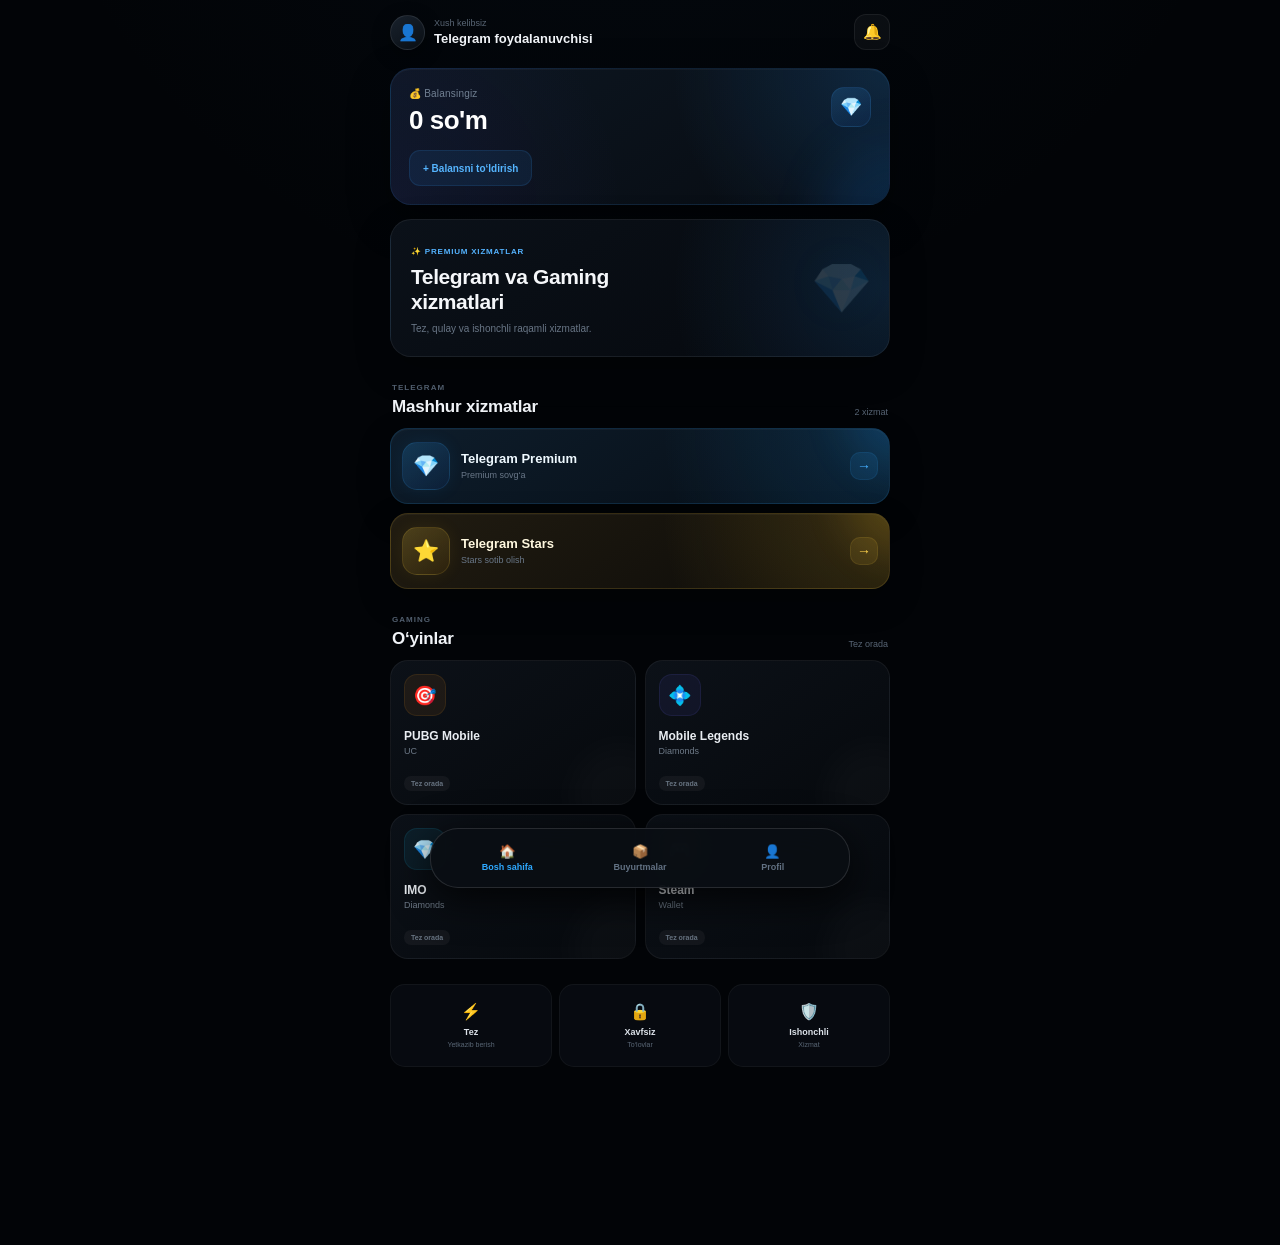
==== commit 3ed06dc8: "Update index.html" ====
--- a/index.html
+++ b/index.html
@@ -1,320 +1,825 @@
 <!DOCTYPE html>
+
 <html lang="uz">
 
 <head>
     <meta charset="UTF-8">
-    <meta name="viewport" content="width=device-width, initial-scale=1.0, maximum-scale=1.0, user-scalable=no">
-    <meta name="theme-color" content="#0b1118">
-
-    <title>Premium Shop</title>
-    <script src="https://telegram.org/js/telegram-web-app.js"></script>
-    <link rel="stylesheet" href="style.css">
+
+
+<meta
+    name="viewport"
+    content="width=device-width, initial-scale=1.0, maximum-scale=1.0, user-scalable=no"
+>
+
+<meta name="theme-color" content="#0b1118">
+
+<title>Premium Shop</title>
+
+<!-- Telegram Mini App -->
+<script src="https://telegram.org/js/telegram-web-app.js"></script>
+
+<!-- Main CSS -->
+<link rel="stylesheet" href="style.css">
+
+
 </head>
 
 <body>
 
-    <div class="animated-bg" aria-hidden="true">
-        <div class="bg-orb bg-orb-1"></div>
-        <div class="bg-orb bg-orb-2"></div>
-        <div class="bg-orb bg-orb-3"></div>
-    </div>
-
-    <main class="app">
-
-        <!-- HOME PAGE -->
-        <section id="homePage" class="page active-page">
-
-            <!-- HEADER -->
-            <header class="top-header">
-                <div class="profile-mini">
-                    <div class="user-avatar" id="userAvatar">
-                        <svg class="ui-icon" viewBox="0 0 24 24" fill="none" stroke="currentColor" stroke-width="2">
-                            <path d="M20 21v-2a4 4 0 0 0-4-4H8a4 4 0 0 0-4 4v2"></path>
-                            <circle cx="12" cy="7" r="4"></circle>
-                        </svg>
-                    </div>
-
-                    <div class="user-info">
-                        <span>Xush kelibsiz</span>
-                        <strong id="userName">Telegram foydalanuvchisi</strong>
-                    </div>
-                </div>
-
-                <button type="button" class="notification-button" id="notificationButton">
-                    <svg class="ui-icon" viewBox="0 0 24 24" fill="none" stroke="currentColor" stroke-width="2">
-                        <path d="M18 8A6 6 0 0 0 6 8c0 7-3 9-3 9h18s-3-2-3-9"></path>
-                        <path d="M13.73 21a2 2 0 0 1-3.46 0"></path>
-                    </svg>
-                    <span id="notificationBadge" class="notification-badge" style="display: none;"></span>
+
+<!-- =====================================================
+     BACKGROUND
+====================================================== -->
+
+<div class="animated-bg" aria-hidden="true">
+
+    <div class="bg-orb bg-orb-1"></div>
+    <div class="bg-orb bg-orb-2"></div>
+    <div class="bg-orb bg-orb-3"></div>
+
+</div>
+
+
+<!-- =====================================================
+     APP
+====================================================== -->
+
+<main class="app">
+
+
+    <!-- =================================================
+         HOME PAGE
+    ================================================== -->
+
+    <section
+        id="homePage"
+        class="page active-page"
+    >
+
+
+        <!-- =============================================
+             TOP HEADER
+        ============================================== -->
+
+        <header class="top-header">
+
+            <div class="profile-mini">
+
+                <div
+                    class="user-avatar"
+                    id="userAvatar"
+                >
+                    👤
+                </div>
+
+                <div class="user-info">
+
+                    <span>
+                        Xush kelibsiz
+                    </span>
+
+                    <strong id="userName">
+                        Telegram foydalanuvchisi
+                    </strong>
+
+                </div>
+
+            </div>
+
+
+            <button
+                type="button"
+                class="notification-button"
+                id="notificationButton"
+                aria-label="Bildirishnomalar"
+            >
+                🔔
+            </button>
+
+        </header>
+
+
+
+        <!-- =============================================
+             WALLET CARD
+        ============================================== -->
+
+        <section class="wallet-card">
+
+            <div class="wallet-glow"></div>
+
+            <div class="wallet-top">
+
+                <div>
+
+                    <span class="wallet-label">
+                        💰 Balansingiz
+                    </span>
+
+                    <div
+                        class="wallet-balance"
+                        id="userBalance"
+                    >
+                        0 so'm
+                    </div>
+
+                </div>
+
+
+                <div class="wallet-icon">
+                    💎
+                </div>
+
+            </div>
+
+
+            <button
+                type="button"
+                class="wallet-button"
+                id="addBalanceButton"
+            >
+                + Balansni to‘ldirish
+            </button>
+
+        </section>
+
+
+
+        <!-- =============================================
+             HERO
+        ============================================== -->
+
+        <section class="hero-card">
+
+            <div class="hero-content">
+
+                <span class="hero-badge">
+                    ✨ PREMIUM XIZMATLAR
+                </span>
+
+                <h1>
+                    Telegram va Gaming
+                    <br>
+                    xizmatlari
+                </h1>
+
+                <p>
+                    Tez, qulay va ishonchli
+                    raqamli xizmatlar.
+                </p>
+
+            </div>
+
+
+            <div
+                class="hero-decoration"
+                aria-hidden="true"
+            >
+                💎
+            </div>
+
+        </section>
+
+
+
+        <!-- =============================================
+             TELEGRAM SERVICES
+        ============================================== -->
+
+        <section class="services-section">
+
+            <div class="section-heading">
+
+                <div>
+
+                    <span class="section-kicker">
+                        TELEGRAM
+                    </span>
+
+                    <h2>
+                        Mashhur xizmatlar
+                    </h2>
+
+                </div>
+
+                <span class="section-count">
+                    2 xizmat
+                </span>
+
+            </div>
+
+
+            <div class="service-grid">
+
+
+                <!-- PREMIUM -->
+
+                <button
+                    type="button"
+                    class="service-card premium-service"
+                    id="premiumButton"
+                >
+
+                    <div class="service-icon">
+                        💎
+                    </div>
+
+                    <div class="service-content">
+
+                        <strong>
+                            Telegram Premium
+                        </strong>
+
+                        <span>
+                            Premium sovg‘a
+                        </span>
+
+                    </div>
+
+                    <div class="service-arrow">
+                        →
+                    </div>
+
                 </button>
-            </header>
-
-            <!-- WALLET CARD -->
-            <section class="wallet-card">
-                <div class="wallet-glow"></div>
-                <div class="wallet-top">
-                    <div>
-                        <span class="wallet-label">Balansingiz</span>
-                        <div class="wallet-balance" id="userBalance">0 so'm</div>
-                    </div>
-                    <div class="wallet-icon-box">
-                        <svg class="ui-icon glow-blue" viewBox="0 0 24 24" fill="none" stroke="currentColor" stroke-width="2">
-                            <rect x="2" y="5" width="20" height="14" rx="2"></rect>
-                            <line x1="2" y1="10" x2="22" y2="10"></line>
-                        </svg>
-                    </div>
-                </div>
-                <button type="button" class="wallet-button" id="addBalanceButton">+ Balansni to‘ldirish</button>
-            </section>
-
-            <!-- HERO CARD -->
-            <section class="hero-card">
-                <div class="hero-content">
-                    <span class="hero-badge">PREMIUM XIZMATLAR</span>
-                    <h1>Telegram va Gaming xizmatlari</h1>
-                    <p>Tez, qulay va ishonchli raqamli xizmatlar.</p>
-                </div>
-                <div class="hero-icon-decor">
-                    <svg viewBox="0 0 24 24" fill="none" stroke="currentColor" stroke-width="1.5">
-                        <polygon points="12 2 15.09 8.26 22 9.27 17 14.14 18.18 21.02 12 17.77 5.82 21.02 7 14.14 2 9.27 8.91 8.26 12 2"></polygon>
-                    </svg>
-                </div>
-            </section>
-
-            <!-- TELEGRAM SERVICES -->
-            <section class="services-section">
-                <div class="section-heading">
-                    <div>
-                        <span class="section-kicker">TELEGRAM</span>
-                        <h2>Mashhur xizmatlar</h2>
-                    </div>
-                    <span class="section-count">2 xizmat</span>
-                </div>
-
-                <div class="service-grid">
-                    <button type="button" class="service-card premium-service" id="premiumButton">
-                        <div class="service-icon-box blue-glow">
-                            <svg class="ui-icon" viewBox="0 0 24 24" fill="none" stroke="currentColor" stroke-width="2">
-                                <polygon points="12 2 2 7 12 12 22 7 12 2"></polygon>
-                                <polyline points="2 17 12 22 22 17"></polyline>
-                                <polyline points="2 12 12 17 22 12"></polyline>
-                            </svg>
-                        </div>
-                        <div class="service-content">
-                            <strong>Telegram Premium</strong>
-                            <span>Premium sovg‘a</span>
-                        </div>
-                        <div class="service-arrow">
-                            <svg class="arrow-svg" viewBox="0 0 24 24" fill="none" stroke="currentColor" stroke-width="2.5"><line x1="5" y1="12" x2="19" y2="12"></line><polyline points="12 5 19 12 12 19"></polyline></svg>
-                        </div>
-                    </button>
-
-                    <button type="button" class="service-card stars-service" id="starsButton">
-                        <div class="service-icon-box gold-glow">
-                            <svg class="ui-icon" viewBox="0 0 24 24" fill="none" stroke="currentColor" stroke-width="2">
-                                <polygon points="12 2 15.09 8.26 22 9.27 17 14.14 18.18 21.02 12 17.77 5.82 21.02 7 14.14 2 9.27 8.91 8.26 12 2"></polygon>
-                            </svg>
-                        </div>
-                        <div class="service-content">
-                            <strong>Telegram Stars</strong>
-                            <span>Stars sotib olish</span>
-                        </div>
-                        <div class="service-arrow">
-                            <svg class="arrow-svg" viewBox="0 0 24 24" fill="none" stroke="currentColor" stroke-width="2.5"><line x1="5" y1="12" x2="19" y2="12"></line><polyline points="12 5 19 12 12 19"></polyline></svg>
-                        </div>
-                    </button>
-                </div>
-            </section>
-
-            <!-- GAMING SERVICES -->
-            <section class="services-section gaming-section">
-                <div class="section-heading">
-                    <div>
-                        <span class="section-kicker">GAMING</span>
-                        <h2>O‘yinlar</h2>
-                    </div>
-                    <span class="section-count">Tez orada</span>
-                </div>
-
-                <div class="gaming-grid">
-                    <button type="button" class="gaming-card coming-soon" data-service="PUBG UC">
-                        <div class="gaming-icon-box">
-                            <svg class="ui-icon" viewBox="0 0 24 24" fill="none" stroke="currentColor" stroke-width="2"><circle cx="12" cy="12" r="10"></circle><line x1="22" y1="12" x2="18" y2="12"></line><line x1="6" y1="12" x2="2" y2="12"></line><line x1="12" y1="6" x2="12" y2="2"></line><line x1="12" y1="22" x2="12" y2="18"></line></svg>
-                        </div>
-                        <strong>PUBG Mobile</strong>
-                        <span>UC</span>
-                        <small>Tez orada</small>
-                    </button>
-
-                    <button type="button" class="gaming-card coming-soon" data-service="MLBB Diamonds">
-                        <div class="gaming-icon-box">
-                            <svg class="ui-icon" viewBox="0 0 24 24" fill="none" stroke="currentColor" stroke-width="2"><path d="M6 3h12l4 6-10 12L2 9z"></path></svg>
-                        </div>
-                        <strong>Mobile Legends</strong>
-                        <span>Diamonds</span>
-                        <small>Tez orada</small>
-                    </button>
-
-                    <button type="button" class="gaming-card coming-soon" data-service="IMO Diamonds">
-                        <div class="gaming-icon-box">
-                            <svg class="ui-icon" viewBox="0 0 24 24" fill="none" stroke="currentColor" stroke-width="2"><polygon points="12 2 22 8.5 22 15.5 12 22 2 15.5 2 8.5 12 2"></polygon></svg>
-                        </div>
-                        <strong>IMO</strong>
-                        <span>Diamonds</span>
-                        <small>Tez orada</small>
-                    </button>
-
-                    <button type="button" class="gaming-card coming-soon" data-service="Steam Wallet">
-                        <div class="gaming-icon-box">
-                            <svg class="ui-icon" viewBox="0 0 24 24" fill="none" stroke="currentColor" stroke-width="2"><rect x="2" y="6" width="20" height="12" rx="2"></rect><circle cx="8" cy="12" r="2"></circle><path d="M16 10h.01M18 12h.01M16 14h.01"></path></svg>
-                        </div>
-                        <strong>Steam</strong>
-                        <span>Wallet</span>
-                        <small>Tez orada</small>
-                    </button>
-                </div>
-            </section>
-
-            <!-- TRUST FEATURES -->
-            <section class="trust-section">
-                <div class="trust-item">
-                    <svg class="trust-svg" viewBox="0 0 24 24" fill="none" stroke="currentColor" stroke-width="2"><polygon points="13 2 3 14 12 14 11 22 21 10 12 10 13 2"></polygon></svg>
-                    <div>
-                        <strong>Tez</strong>
-                        <span>Yetkazib berish</span>
-                    </div>
-                </div>
-
-                <div class="trust-item">
-                    <svg class="trust-svg" viewBox="0 0 24 24" fill="none" stroke="currentColor" stroke-width="2"><rect x="3" y="11" width="18" height="11" rx="2" ry="2"></rect><path d="M7 11V7a5 5 0 0 1 10 0v4"></path></svg>
-                    <div>
-                        <strong>Xavfsiz</strong>
-                        <span>To‘lovlar</span>
-                    </div>
-                </div>
-
-                <div class="trust-item">
-                    <svg class="trust-svg" viewBox="0 0 24 24" fill="none" stroke="currentColor" stroke-width="2"><path d="M12 22s8-4 8-10V5l-8-3-8 3v7c0 6 8 10 8 10z"></path></svg>
-                    <div>
-                        <strong>Ishonchli</strong>
-                        <span>Xizmat</span>
-                    </div>
-                </div>
-            </section>
+
+
+
+                <!-- STARS -->
+
+                <button
+                    type="button"
+                    class="service-card stars-service"
+                    id="starsButton"
+                >
+
+                    <div class="service-icon">
+                        ⭐
+                    </div>
+
+                    <div class="service-content">
+
+                        <strong>
+                            Telegram Stars
+                        </strong>
+
+                        <span>
+                            Stars sotib olish
+                        </span>
+
+                    </div>
+
+                    <div class="service-arrow">
+                        →
+                    </div>
+
+                </button>
+
+
+            </div>
+
         </section>
 
-        <!-- ORDERS PAGE -->
-        <section id="ordersPage" class="page" style="display: none;">
-            <div class="page-header">
-                <button type="button" class="page-back-button" id="ordersBackButton">‹</button>
+
+
+        <!-- =============================================
+             GAMING
+        ============================================== -->
+
+        <section class="services-section gaming-section">
+
+            <div class="section-heading">
+
                 <div>
-                    <span class="section-kicker">HISTORY</span>
-                    <h1>Mening buyurtmalarim</h1>
-                </div>
-            </div>
-            <div id="ordersContent" class="orders-container">
-                <div class="orders-loading">Buyurtmalar yuklanmoqda...</div>
-            </div>
+
+                    <span class="section-kicker">
+                        GAMING
+                    </span>
+
+                    <h2>
+                        O‘yinlar
+                    </h2>
+
+                </div>
+
+                <span class="section-count">
+                    Tez orada
+                </span>
+
+            </div>
+
+
+            <div class="gaming-grid">
+
+
+                <!-- PUBG -->
+
+                <button
+                    type="button"
+                    class="gaming-card coming-soon"
+                    data-service="PUBG UC"
+                >
+
+                    <div class="gaming-icon pubg-icon">
+                        🎯
+                    </div>
+
+                    <strong>
+                        PUBG Mobile
+                    </strong>
+
+                    <span>
+                        UC
+                    </span>
+
+                    <small>
+                        Tez orada
+                    </small>
+
+                </button>
+
+
+
+                <!-- MLBB -->
+
+                <button
+                    type="button"
+                    class="gaming-card coming-soon"
+                    data-service="MLBB Diamonds"
+                >
+
+                    <div class="gaming-icon mlbb-icon">
+                        💠
+                    </div>
+
+                    <strong>
+                        Mobile Legends
+                    </strong>
+
+                    <span>
+                        Diamonds
+                    </span>
+
+                    <small>
+                        Tez orada
+                    </small>
+
+                </button>
+
+
+
+                <!-- IMO -->
+
+                <button
+                    type="button"
+                    class="gaming-card coming-soon"
+                    data-service="IMO Diamonds"
+                >
+
+                    <div class="gaming-icon imo-icon">
+                        💎
+                    </div>
+
+                    <strong>
+                        IMO
+                    </strong>
+
+                    <span>
+                        Diamonds
+                    </span>
+
+                    <small>
+                        Tez orada
+                    </small>
+
+                </button>
+
+
+
+                <!-- STEAM -->
+
+                <button
+                    type="button"
+                    class="gaming-card coming-soon"
+                    data-service="Steam Wallet"
+                >
+
+                    <div class="gaming-icon steam-icon">
+                        🎮
+                    </div>
+
+                    <strong>
+                        Steam
+                    </strong>
+
+                    <span>
+                        Wallet
+                    </span>
+
+                    <small>
+                        Tez orada
+                    </small>
+
+                </button>
+
+
+            </div>
+
         </section>
 
-        <!-- PROFILE PAGE -->
-        <section id="profilePage" class="page" style="display: none;">
-            <div class="page-header profile-page-header">
+
+
+        <!-- =============================================
+             TRUST FEATURES
+        ============================================== -->
+
+        <section class="trust-section">
+
+            <div class="trust-item">
+
+                <div class="trust-icon">
+                    ⚡
+                </div>
+
                 <div>
-                    <span class="section-kicker">ACCOUNT</span>
-                    <h1>Profil</h1>
-                </div>
-            </div>
-
-            <section class="profile-card">
-                <div class="profile-avatar" id="profileAvatar">
-                    <svg class="ui-icon" viewBox="0 0 24 24" fill="none" stroke="currentColor" stroke-width="2">
-                        <path d="M20 21v-2a4 4 0 0 0-4-4H8a4 4 0 0 0-4 4v2"></path>
-                        <circle cx="12" cy="7" r="4"></circle>
-                    </svg>
-                </div>
-                <div class="profile-details">
-                    <strong id="profileName">Telegram foydalanuvchisi</strong>
-                    <span id="profileUsername">@username</span>
-                </div>
-            </section>
-
-            <section class="profile-balance-card">
+                    <strong>
+                        Tez
+                    </strong>
+
+                    <span>
+                        Yetkazib berish
+                    </span>
+                </div>
+
+            </div>
+
+
+            <div class="trust-item">
+
+                <div class="trust-icon">
+                    🔒
+                </div>
+
                 <div>
-                    <span>Balans</span>
-                    <strong id="profileBalance">0 so'm</strong>
-                </div>
-                <button type="button" id="profileAddBalanceButton">+</button>
-            </section>
-
-            <div class="profile-menu">
-                <button type="button" class="profile-menu-item" id="profileOrdersButton">
-                    <div class="menu-icon-box">
-                        <svg class="ui-icon" viewBox="0 0 24 24" fill="none" stroke="currentColor" stroke-width="2"><path d="M21 16V8a2 2 0 0 0-1-1.73l-7-4a2 2 0 0 0-2 0l-7 4A2 2 0 0 0 3 8v8a2 2 0 0 0 1 1.73l7 4a2 2 0 0 0 2 0l7-4A2 2 0 0 0 21 16z"></path></svg>
-                    </div>
-                    <div class="menu-content">
-                        <strong>Mening buyurtmalarim</strong>
-                        <span>Buyurtmalar tarixini ko‘rish</span>
-                    </div>
-                    <span class="menu-arrow">→</span>
-                </button>
-
-                <button type="button" class="profile-menu-item" id="referralButton">
-                    <div class="menu-icon-box">
-                        <svg class="ui-icon" viewBox="0 0 24 24" fill="none" stroke="currentColor" stroke-width="2"><polyline points="20 12 20 22 4 22 4 12"></polyline><rect x="2" y="7" width="20" height="5"></rect><line x1="12" y1="22" x2="12" y2="7"></line><path d="M12 7H7.5a2.5 2.5 0 0 1 0-5C11 2 12 7 12 7z"></path><path d="M12 7h4.5a2.5 2.5 0 0 0 0-5C13 2 12 7 12 7z"></path></svg>
-                    </div>
-                    <div class="menu-content">
-                        <strong>Referal dasturi</strong>
-                        <span>Do‘stlaringizni taklif qiling</span>
-                    </div>
-                    <span class="menu-arrow">→</span>
-                </button>
-
-                <button type="button" class="profile-menu-item" id="supportButton">
-                    <div class="menu-icon-box">
-                        <svg class="ui-icon" viewBox="0 0 24 24" fill="none" stroke="currentColor" stroke-width="2"><path d="M20.84 4.61a5.5 5.5 0 0 0-7.78 0L12 5.67l-1.06-1.06a5.5 5.5 0 0 0-7.78 7.78l1.06 1.06L12 21.23l7.78-7.78 1.06-1.06a5.5 5.5 0 0 0 0-7.78z"></path></svg>
-                    </div>
-                    <div class="menu-content">
-                        <strong>Loyihani qo‘llab-quvvatlash</strong>
-                        <span>Bizni qo‘llab-quvvatlang</span>
-                    </div>
-                    <span class="menu-arrow">→</span>
-                </button>
-            </div>
+                    <strong>
+                        Xavfsiz
+                    </strong>
+
+                    <span>
+                        To‘lovlar
+                    </span>
+                </div>
+
+            </div>
+
+
+            <div class="trust-item">
+
+                <div class="trust-icon">
+                    🛡️
+                </div>
+
+                <div>
+                    <strong>
+                        Ishonchli
+                    </strong>
+
+                    <span>
+                        Xizmat
+                    </span>
+                </div>
+
+            </div>
+
         </section>
 
-        <!-- PRODUCT SECTION -->
-        <section id="productsSection" class="products-page" style="display: none;">
-            <div id="products"></div>
+
+    </section>
+
+
+
+    <!-- =================================================
+         ORDERS PAGE
+    ================================================== -->
+
+    <section
+        id="ordersPage"
+        class="page"
+        style="display: none;"
+    >
+
+        <div class="page-header">
+
+            <button
+                type="button"
+                class="page-back-button"
+                id="ordersBackButton"
+            >
+                ‹
+            </button>
+
+            <div>
+
+                <span class="section-kicker">
+                    HISTORY
+                </span>
+
+                <h1>
+                    Mening buyurtmalarim
+                </h1>
+
+            </div>
+
+        </div>
+
+
+        <div
+            id="ordersContent"
+            class="orders-container"
+        >
+
+            <div class="orders-loading">
+                ⏳ Buyurtmalar yuklanmoqda...
+            </div>
+
+        </div>
+
+    </section>
+
+
+
+    <!-- =================================================
+         PROFILE PAGE
+    ================================================== -->
+
+    <section
+        id="profilePage"
+        class="page"
+        style="display: none;"
+    >
+
+        <div class="page-header profile-page-header">
+
+            <div>
+
+                <span class="section-kicker">
+                    ACCOUNT
+                </span>
+
+                <h1>
+                    Profil
+                </h1>
+
+            </div>
+
+        </div>
+
+
+        <!-- PROFILE CARD -->
+
+        <section class="profile-card">
+
+            <div
+                class="profile-avatar"
+                id="profileAvatar"
+            >
+                👤
+            </div>
+
+            <div class="profile-details">
+
+                <strong id="profileName">
+                    Telegram foydalanuvchisi
+                </strong>
+
+                <span id="profileUsername">
+                    @username
+                </span>
+
+            </div>
+
         </section>
 
-        <!-- BOTTOM NAVIGATION -->
-        <nav class="bottom-navigation" id="bottomNavigation">
-            <button type="button" class="nav-item active" id="homeNavButton" data-page="home">
-                <svg class="nav-svg" viewBox="0 0 24 24" fill="none" stroke="currentColor" stroke-width="2">
-                    <path d="M3 9l9-7 9 7v11a2 2 0 0 1-2 2H5a2 2 0 0 1-2-2z"></path>
-                </svg>
-                <span class="nav-label">Bosh sahifa</span>
+
+
+        <!-- PROFILE BALANCE -->
+
+        <section class="profile-balance-card">
+
+            <div>
+
+                <span>
+                    💰 Balans
+                </span>
+
+                <strong id="profileBalance">
+                    0 so'm
+                </strong>
+
+            </div>
+
+            <button
+                type="button"
+                id="profileAddBalanceButton"
+            >
+                +
             </button>
 
-            <button type="button" class="nav-item" id="ordersNavButton" data-page="orders">
-                <svg class="nav-svg" viewBox="0 0 24 24" fill="none" stroke="currentColor" stroke-width="2">
-                    <path d="M21 16V8a2 2 0 0 0-1-1.73l-7-4a2 2 0 0 0-2 0l-7 4A2 2 0 0 0 3 8v8a2 2 0 0 0 1 1.73l7 4a2 2 0 0 0 2 0l7-4A2 2 0 0 0 21 16z"></path>
-                </svg>
-                <span class="nav-label">Buyurtmalar</span>
+        </section>
+
+
+
+        <!-- PROFILE MENU -->
+
+        <div class="profile-menu">
+
+
+            <button
+                type="button"
+                class="profile-menu-item"
+                id="profileOrdersButton"
+            >
+
+                <div class="menu-icon orders-menu-icon">
+                    📦
+                </div>
+
+                <div class="menu-content">
+
+                    <strong>
+                        Mening buyurtmalarim
+                    </strong>
+
+                    <span>
+                        Buyurtmalar tarixini ko‘rish
+                    </span>
+
+                </div>
+
+                <span class="menu-arrow">
+                    →
+                </span>
+
             </button>
 
-            <button type="button" class="nav-item" id="profileNavButton" data-page="profile">
-                <svg class="nav-svg" viewBox="0 0 24 24" fill="none" stroke="currentColor" stroke-width="2">
-                    <path d="M20 21v-2a4 4 0 0 0-4-4H8a4 4 0 0 0-4 4v2"></path>
-                    <circle cx="12" cy="7" r="4"></circle>
-                </svg>
-                <span class="nav-label">Profil</span>
+
+
+            <button
+                type="button"
+                class="profile-menu-item"
+                id="referralButton"
+            >
+
+                <div class="menu-icon referral-menu-icon">
+                    🎁
+                </div>
+
+                <div class="menu-content">
+
+                    <strong>
+                        Referal dasturi
+                    </strong>
+
+                    <span>
+                        Do‘stlaringizni taklif qiling
+                    </span>
+
+                </div>
+
+                <span class="menu-arrow">
+                    →
+                </span>
+
             </button>
-        </nav>
-
-    </main>
-
-    <script src="app.js?v=26"></script>
+
+
+
+            <button
+                type="button"
+                class="profile-menu-item"
+                id="supportButton"
+            >
+
+                <div class="menu-icon support-menu-icon">
+                    ❤️
+                </div>
+
+                <div class="menu-content">
+
+                    <strong>
+                        Loyihani qo‘llab-quvvatlash
+                    </strong>
+
+                    <span>
+                        Bizni qo‘llab-quvvatlang
+                    </span>
+
+                </div>
+
+                <span class="menu-arrow">
+                    →
+                </span>
+
+            </button>
+
+
+        </div>
+
+    </section>
+
+
+
+    <!-- =================================================
+         PRODUCT / CHECKOUT AREA
+    ================================================== -->
+
+    <section
+        id="productsSection"
+        class="products-page"
+        style="display: none;"
+    >
+
+        <div id="products"></div>
+
+    </section>
+
+
+
+    <!-- =================================================
+         BOTTOM NAVIGATION
+    ================================================== -->
+
+    <nav
+        class="bottom-navigation"
+        id="bottomNavigation"
+    >
+
+        <button
+            type="button"
+            class="nav-item active"
+            id="homeNavButton"
+            data-page="home"
+        >
+
+            <span class="nav-icon">
+                🏠
+            </span>
+
+            <span class="nav-label">
+                Bosh sahifa
+            </span>
+
+        </button>
+
+
+        <button
+            type="button"
+            class="nav-item"
+            id="ordersNavButton"
+            data-page="orders"
+        >
+
+            <span class="nav-icon">
+                📦
+            </span>
+
+            <span class="nav-label">
+                Buyurtmalar
+            </span>
+
+        </button>
+
+
+        <button
+            type="button"
+            class="nav-item"
+            id="profileNavButton"
+            data-page="profile"
+        >
+
+            <span class="nav-icon">
+                👤
+            </span>
+
+            <span class="nav-label">
+                Profil
+            </span>
+
+        </button>
+
+    </nav>
+
+
+</main>
+
+
+<!-- =====================================================
+     SCRIPTS
+====================================================== -->
+
+<script src="app.js?v=22"></script>
+
+
 </body>
+
 </html>
+ 
--- a/style.css
+++ b/style.css
@@ -142,7 +142,7 @@
 
 
 /* =========================================================
-   MAIN APP & TOAST NOTIFICATION
+   MAIN APP
    ========================================================= */
 
 .app {
@@ -158,39 +158,7 @@
     padding:
         calc(14px + env(safe-area-inset-top))
         15px
-        calc(98px + env(safe-area-inset-bottom));
-}
-
-.toast-container {
-    position: fixed;
-    top: 16px;
-    left: 50%;
-    transform: translateX(-50%);
-    z-index: 10000;
-    width: calc(100% - 32px);
-    max-width: 420px;
-    pointer-events: none;
-    animation: toastIn 0.3s cubic-bezier(0.16, 1, 0.3, 1);
-}
-
-@keyframes toastIn {
-    from { opacity: 0; transform: translate(-50%, -10px); }
-    to { opacity: 1; transform: translate(-50%, 0); }
-}
-
-.toast-content {
-    display: flex;
-    align-items: center;
-    gap: 10px;
-    padding: 12px 16px;
-    border-radius: 16px;
-    background: rgba(16, 22, 30, 0.92);
-    border: 1px solid rgba(255, 255, 255, 0.1);
-    box-shadow: 0 10px 30px rgba(0, 0, 0, 0.5);
-    backdrop-filter: blur(16px);
-    color: #ffffff;
-    font-size: 13px;
-    font-weight: 600;
+        calc(88px + env(safe-area-inset-bottom));
 }
 
 
@@ -251,6 +219,9 @@
     min-width: 0;
 }
 
+
+/* SMALL AVATAR */
+
 .user-avatar {
     display: flex;
 
@@ -293,6 +264,9 @@
     border-radius: 50%;
 }
 
+
+/* USER TEXT */
+
 .user-info {
     display: flex;
 
@@ -341,7 +315,6 @@
    ========================================================= */
 
 .notification-button {
-    position: relative;
     display: flex;
 
     align-items: center;
@@ -376,20 +349,9 @@
     background: rgba(255,255,255,0.06);
 }
 
-.notification-badge {
-    position: absolute;
-    top: 6px;
-    right: 6px;
-    width: 8px;
-    height: 8px;
-    border-radius: 50%;
-    background: #2ea8ff;
-    box-shadow: 0 0 8px #2ea8ff;
-}
-
-
-/* =========================================================
-   WALLET CARD
+
+/* =========================================================
+   WALLET
    ========================================================= */
 
 .wallet-card {
@@ -549,7 +511,7 @@
 
 
 /* =========================================================
-   HERO CARD
+   HERO
    ========================================================= */
 
 .hero-card {
@@ -724,6 +686,11 @@
     gap: 9px;
 }
 
+
+/* =========================================================
+   SERVICE CARD BASE
+   ========================================================= */
+
 .service-card {
     position: relative;
 
@@ -759,6 +726,9 @@
     transform: scale(0.975);
 }
 
+
+/* SERVICE ICON */
+
 .service-icon {
     position: relative;
 
@@ -783,6 +753,9 @@
     border: 1px solid rgba(255,255,255,0.07);
 }
 
+
+/* SERVICE TEXT */
+
 .service-content {
     position: relative;
 
@@ -825,6 +798,9 @@
     color: #697788;
 }
 
+
+/* SERVICE ARROW */
+
 .service-arrow {
     position: relative;
 
@@ -856,7 +832,7 @@
 
 
 /* =========================================================
-   PREMIUM & STARS SERVICES
+   PREMIUM SERVICE
    ========================================================= */
 
 .premium-service {
@@ -923,6 +899,19 @@
     color: #46afff;
 }
 
+.premium-service:hover {
+    border-color: rgba(54,171,255,0.27);
+
+    box-shadow:
+        0 15px 38px rgba(0,0,0,0.38),
+        0 0 30px rgba(37,145,255,0.07);
+}
+
+
+/* =========================================================
+   STARS SERVICE
+   ========================================================= */
+
 .stars-service {
     background:
         radial-gradient(
@@ -987,9 +976,17 @@
     color: #ffd34c;
 }
 
-
-/* =========================================================
-   GAMING GRID & CARDS
+.stars-service:hover {
+    border-color: rgba(255,205,66,0.27);
+
+    box-shadow:
+        0 15px 38px rgba(0,0,0,0.38),
+        0 0 30px rgba(255,193,38,0.06);
+}
+
+
+/* =========================================================
+   GAMING GRID
    ========================================================= */
 
 .gaming-section {
@@ -1003,6 +1000,11 @@
 
     gap: 9px;
 }
+
+
+/* =========================================================
+   GAMING CARD
+   ========================================================= */
 
 .gaming-card {
     position: relative;
@@ -1047,6 +1049,24 @@
     transform: scale(0.97);
 }
 
+.gaming-card::after {
+    content: "";
+
+    position: absolute;
+
+    right: -35px;
+    bottom: -40px;
+
+    width: 100px;
+    height: 100px;
+
+    border-radius: 50%;
+
+    background: rgba(255,255,255,0.025);
+
+    filter: blur(15px);
+}
+
 .gaming-icon {
     position: relative;
 
@@ -1118,6 +1138,33 @@
 }
 
 
+/* GAMING COLORS */
+
+.pubg-icon {
+    background: rgba(255,155,30,0.08);
+
+    border-color: rgba(255,155,30,0.10);
+}
+
+.mlbb-icon {
+    background: rgba(100,100,255,0.08);
+
+    border-color: rgba(120,110,255,0.10);
+}
+
+.imo-icon {
+    background: rgba(35,200,255,0.08);
+
+    border-color: rgba(35,200,255,0.10);
+}
+
+.steam-icon {
+    background: rgba(70,100,150,0.10);
+
+    border-color: rgba(80,110,160,0.12);
+}
+
+
 /* =========================================================
    TRUST SECTION
    ========================================================= */
@@ -1185,7 +1232,7 @@
 
 
 /* =========================================================
-   PAGE HEADER & PROFILE PAGE
+   PAGE HEADER
    ========================================================= */
 
 .page-header {
@@ -1240,6 +1287,24 @@
         transform 0.18s ease,
         background 0.18s ease;
 }
+
+.page-back-button:active {
+    transform: scale(0.91);
+}
+
+
+/* =========================================================
+   PROFILE PAGE
+   ========================================================= */
+
+.profile-page-header {
+    margin-bottom: 15px;
+}
+
+
+/* =========================================================
+   PROFILE CARD
+   ========================================================= */
 
 .profile-card {
     display: flex;
@@ -1271,6 +1336,9 @@
         0 9px 28px rgba(0,0,0,0.25);
 }
 
+
+/* PROFILE AVATAR */
+
 .profile-avatar {
     display: flex;
 
@@ -1301,6 +1369,28 @@
     font-size: 17px;
 }
 
+.profile-avatar img {
+    width: 100%;
+    height: 100%;
+
+    object-fit: cover;
+
+    border-radius: 50%;
+}
+
+
+/* PROFILE NAME */
+
+.profile-details {
+    display: flex;
+
+    flex-direction: column;
+
+    justify-content: center;
+
+    min-width: 0;
+}
+
 .profile-details strong {
     display: block;
 
@@ -1340,6 +1430,11 @@
 
     color: #687586;
 }
+
+
+/* =========================================================
+   PROFILE BALANCE
+   ========================================================= */
 
 .profile-balance-card {
     display: flex;
@@ -1371,6 +1466,12 @@
     border: 1px solid rgba(48,158,255,0.09);
 }
 
+.profile-balance-card div {
+    display: flex;
+
+    flex-direction: column;
+}
+
 .profile-balance-card div span {
     font-size: 9px;
 
@@ -1410,7 +1511,19 @@
     font-size: 20px;
 
     cursor: pointer;
-}
+
+    transition:
+        transform 0.18s ease;
+}
+
+.profile-balance-card button:active {
+    transform: scale(0.9);
+}
+
+
+/* =========================================================
+   PROFILE MENU
+   ========================================================= */
 
 .profile-menu {
     display: flex;
@@ -1462,6 +1575,20 @@
     transform: scale(0.975);
 }
 
+.profile-menu-item:hover {
+    border-color: rgba(58,158,255,0.16);
+
+    background:
+        linear-gradient(
+            145deg,
+            #101821,
+            #080c12
+        );
+}
+
+
+/* MENU ICON */
+
 .menu-icon {
     display: flex;
 
@@ -1484,6 +1611,27 @@
     border: 1px solid rgba(255,255,255,0.055);
 }
 
+.orders-menu-icon {
+    background: rgba(55,158,255,0.08);
+
+    border-color: rgba(55,158,255,0.10);
+}
+
+.referral-menu-icon {
+    background: rgba(255,193,48,0.08);
+
+    border-color: rgba(255,193,48,0.10);
+}
+
+.support-menu-icon {
+    background: rgba(255,75,90,0.07);
+
+    border-color: rgba(255,75,90,0.09);
+}
+
+
+/* MENU CONTENT */
+
 .menu-content {
     flex: 1;
 
@@ -1540,7 +1688,7 @@
 
 
 /* =========================================================
-   ORDERS PAGE & ERROR CARD
+   ORDERS
    ========================================================= */
 
 .orders-container {
@@ -1571,162 +1719,2321 @@
     font-size: 11px;
 }
 
-.orders-error-card {
-    text-align: center;
-    padding: 30px 20px;
-    background: rgba(255, 255, 255, 0.03);
-    border: 1px solid rgba(255, 255, 255, 0.07);
+.order-card {
+    padding: 14px;
+
+    border-radius: 17px;
+
+    background:
+        linear-gradient(
+            145deg,
+            #0d131a,
+            #070a0f
+        );
+
+    border: 1px solid rgba(255,255,255,0.055);
+
+    box-shadow:
+        0 7px 22px rgba(0,0,0,0.20);
+}
+
+.order-title {
+    font-size: 12px;
+
+    font-weight: 750;
+
+    color: #e9edf2;
+}
+
+.order-meta {
+    margin-top: 5px;
+
+    font-size: 9px;
+
+    line-height: 14px;
+
+    color: #647181;
+}
+
+
+/* =========================================================
+   PRODUCTS PAGE
+   ========================================================= */
+
+.products-page {
+    width: 100%;
+}
+
+#products {
+    display: flex;
+
+    flex-direction: column;
+
+    gap: 9px;
+}
+
+
+/* PRODUCT OPTION */
+
+.product-option {
+    width: 100%;
+
+    padding: 14px;
+
+    border-radius: 17px;
+
+    background:
+        linear-gradient(
+            145deg,
+            #0d131a,
+            #070a0f
+        );
+
+    border: 1px solid rgba(255,255,255,0.06);
+
+    color: #ffffff;
+
+    cursor: pointer;
+
+    transition:
+        transform 0.18s ease,
+        border-color 0.18s ease,
+        box-shadow 0.18s ease;
+}
+
+.product-option:active {
+    transform: scale(0.975);
+}
+
+.product-option.selected {
+    border-color: rgba(45,161,255,0.38);
+
+    box-shadow:
+        0 0 28px rgba(35,145,255,0.07);
+
+    background:
+        linear-gradient(
+            145deg,
+            #0d1c2a,
+            #070d14
+        );
+}
+
+
+/* =========================================================
+   GENERAL BUTTONS
+   ========================================================= */
+
+button {
+    font-family: inherit;
+}
+
+button:focus {
+    outline: none;
+}
+
+
+/* =========================================================
+   PRIMARY BUTTON
+   ========================================================= */
+
+.primary-button {
+    width: 100%;
+
+    min-height: 49px;
+
+    border: 0;
+
+    border-radius: 15px;
+
+    background:
+        linear-gradient(
+            135deg,
+            #2496ff,
+            #1169e9
+        );
+
+    color: #ffffff;
+
+    font-size: 12px;
+
+    font-weight: 750;
+
+    box-shadow:
+        0 10px 25px rgba(21,113,235,0.20),
+        inset 0 1px rgba(255,255,255,0.13);
+
+    cursor: pointer;
+
+    transition:
+        transform 0.18s ease,
+        filter 0.18s ease;
+}
+
+.primary-button:hover {
+    filter: brightness(1.07);
+}
+
+.primary-button:active {
+    transform: scale(0.97);
+}
+
+
+/* =========================================================
+   INPUTS
+   ========================================================= */
+
+input,
+select {
+    width: 100%;
+
+    height: 48px;
+
+    padding: 0 13px;
+
+    border-radius: 14px;
+
+    outline: none;
+
+    border: 1px solid rgba(255,255,255,0.065);
+
+    background:
+        #0b1016;
+
+    color: #f3f6fa;
+
+    font-family: inherit;
+
+    font-size: 12px;
+
+    transition:
+        border-color 0.18s ease,
+        box-shadow 0.18s ease;
+}
+
+input::placeholder {
+    color: #596675;
+}
+
+input:focus,
+select:focus {
+    border-color: rgba(44,160,255,0.35);
+
+    box-shadow:
+        0 0 0 3px rgba(44,160,255,0.06);
+}
+
+
+/* =========================================================
+   STATUS MESSAGES
+   ========================================================= */
+
+.status-message {
+    padding: 11px 13px;
+
+    margin-top: 9px;
+
+    border-radius: 13px;
+
+    background:
+        rgba(255,255,255,0.035);
+
+    border: 1px solid rgba(255,255,255,0.05);
+
+    color: #8793a1;
+
+    font-size: 10px;
+
+    line-height: 15px;
+}
+
+.status-success {
+    color: #66df83;
+
+    background: rgba(50,215,75,0.055);
+
+    border-color: rgba(50,215,75,0.11);
+}
+
+.status-error {
+    color: #ff817a;
+
+    background: rgba(255,69,58,0.055);
+
+    border-color: rgba(255,69,58,0.11);
+}
+
+
+/* =========================================================
+   MODAL
+   ========================================================= */
+
+.modal {
+    position: fixed;
+
+    inset: 0;
+
+    z-index: 200;
+
+    display: flex;
+
+    align-items: flex-end;
+    justify-content: center;
+
+    padding: 10px;
+
+    background:
+        rgba(0,0,0,0.68);
+
+    backdrop-filter: blur(8px);
+    -webkit-backdrop-filter: blur(8px);
+}
+
+.modal-content {
+    width: 100%;
+
+    max-width: 520px;
+
+    max-height: 90vh;
+
+    overflow-y: auto;
+
+    padding: 19px;
+
+    border-radius: 23px;
+
+    background:
+        linear-gradient(
+            145deg,
+            #10161e,
+            #070b10
+        );
+
+    border: 1px solid rgba(255,255,255,0.08);
+
+    box-shadow:
+        0 -10px 50px rgba(0,0,0,0.50);
+}
+
+
+/* =========================================================
+   SCROLLBAR
+   ========================================================= */
+
+::-webkit-scrollbar {
+    width: 4px;
+}
+
+::-webkit-scrollbar-track {
+    background: transparent;
+}
+
+::-webkit-scrollbar-thumb {
+    background:
+        rgba(255,255,255,0.09);
+
     border-radius: 20px;
-    margin: 20px 0;
-}
-
-.orders-error-card .error-icon {
-    font-size: 32px;
-    margin-bottom: 10px;
-}
-
-.orders-error-card h3 {
+}
+
+
+/* =========================================================
+   RESPONSIVE — SMALL PHONES
+   ========================================================= */
+
+@media (max-width: 380px) {
+
+    .app {
+        padding-left: 12px;
+        padding-right: 12px;
+    }
+
+    .user-avatar {
+        width: 33px;
+        height: 33px;
+
+        min-width: 33px;
+        min-height: 33px;
+    }
+
+    .user-info strong {
+        max-width: 170px;
+
+        font-size: 12px;
+    }
+
+    .wallet-card {
+        padding: 16px;
+    }
+
+    .wallet-balance {
+        font-size: 24px;
+    }
+
+    .hero-card {
+        min-height: 124px;
+
+        padding: 17px;
+    }
+
+    .hero-card h1 {
+        font-size: 19px;
+
+        line-height: 23px;
+    }
+
+    .service-card {
+        min-height: 69px;
+
+        padding: 9px;
+    }
+
+    .service-icon {
+        width: 45px;
+        height: 45px;
+
+        min-width: 45px;
+    }
+
+    .gaming-card {
+        min-height: 130px;
+
+        padding: 11px;
+    }
+
+    .trust-item {
+        min-height: 77px;
+    }
+
+    .profile-avatar {
+        width: 36px !important;
+        height: 36px !important;
+
+        min-width: 36px !important;
+        min-height: 36px !important;
+    }
+}
+
+
+/* =========================================================
+   RESPONSIVE — TABLET / LARGE PHONES
+   ========================================================= */
+
+@media (min-width: 450px) {
+
+    .app {
+        padding-left: 20px;
+        padding-right: 20px;
+    }
+
+    .service-card {
+        min-height: 76px;
+    }
+
+    .gaming-card {
+        min-height: 145px;
+    }
+}
+
+
+/* =========================================================
+   REDUCED MOTION
+   ========================================================= */
+
+@media (prefers-reduced-motion: reduce) {
+
+    *,
+    *::before,
+    *::after {
+        animation-duration: 0.01ms !important;
+
+        animation-iteration-count: 1 !important;
+
+        transition-duration: 0.01ms !important;
+    }
+}
+
+
+/* =========================================================
+   PREMIUM / STARS PRODUCT PAGES
+   ========================================================= */
+
+.products-page {
+    width: 100%;
+    min-height: calc(100vh - 90px);
+    padding: 18px 16px 110px;
+    box-sizing: border-box;
+    animation: productsPageIn 0.3s ease;
+}
+
+@keyframes productsPageIn {
+    from {
+        opacity: 0;
+        transform: translateY(12px);
+    }
+
+    to {
+        opacity: 1;
+        transform: translateY(0);
+    }
+}
+
+
+/* BACK BUTTON */
+
+.products-page .back-button {
+    width: 100%;
+    border: 1px solid rgba(255, 255, 255, 0.08);
+    background: rgba(255, 255, 255, 0.055);
+    color: #ffffff;
+    border-radius: 16px;
+    padding: 13px 16px;
+    margin-bottom: 18px;
+    font-size: 14px;
+    font-weight: 700;
+    text-align: left;
+    cursor: pointer;
+    backdrop-filter: blur(16px);
+    -webkit-backdrop-filter: blur(16px);
+    transition: 0.2s ease;
+}
+
+.products-page .back-button:active {
+    transform: scale(0.98);
+    background: rgba(255, 255, 255, 0.09);
+}
+
+
+/* MAIN TITLES */
+
+.products-page .section-title {
+    margin: 0;
+    color: #ffffff;
+    font-size: 25px;
+    line-height: 1.15;
+    font-weight: 800;
+    letter-spacing: -0.5px;
+}
+
+.products-page .section-subtitle {
+    margin: 9px 0 0;
+    color: rgba(255, 255, 255, 0.62);
+    font-size: 14px;
+    line-height: 1.55;
+}
+
+.products-page .section-subtitle strong {
+    color: #ffffff;
+    font-weight: 700;
+}
+
+.products-page .form-description {
+    margin: 7px 0 14px;
+    color: rgba(255, 255, 255, 0.42);
+    font-size: 12px;
+}
+
+
+/* USERNAME FORM */
+
+.products-page .gift-form {
+    position: relative;
+    padding: 22px 0 10px;
+}
+
+.products-page .gift-form::before {
+    content: "";
+    position: absolute;
+    top: 0;
+    left: 0;
+    right: 0;
+    height: 145px;
+    border-radius: 26px;
+    background:
+        radial-gradient(
+            circle at 20% 20%,
+            rgba(0, 136, 255, 0.18),
+            transparent 55%
+        );
+    pointer-events: none;
+    z-index: -1;
+}
+
+.products-page .username-input-wrapper {
+    margin-top: 20px;
+    position: relative;
+}
+
+.products-page .username-input {
+    width: 100%;
+    height: 56px;
+    box-sizing: border-box;
+
+    border: 1px solid rgba(255, 255, 255, 0.10);
+    border-radius: 17px;
+
+    outline: none;
+
+    background: rgba(255, 255, 255, 0.065);
+    color: #ffffff;
+
+    padding: 0 17px;
+
     font-size: 16px;
-    color: #ffffff;
-    margin-bottom: 6px;
-}
-
-.orders-error-card p {
-    font-size: 12px;
-    color: rgba(255, 255, 255, 0.5);
-    margin-bottom: 16px;
-}
-
-.retry-button {
-    padding: 10px 20px;
-    border-radius: 12px;
-    background: rgba(46, 168, 255, 0.15);
-    border: 1px solid rgba(46, 168, 255, 0.3);
-    color: #2ea8ff;
+    font-weight: 600;
+
+    backdrop-filter: blur(16px);
+    -webkit-backdrop-filter: blur(16px);
+
+    transition:
+        border-color 0.2s ease,
+        background 0.2s ease,
+        box-shadow 0.2s ease;
+}
+
+.products-page .username-input::placeholder {
+    color: rgba(255, 255, 255, 0.34);
+}
+
+.products-page .username-input:focus {
+    border-color: rgba(0, 153, 255, 0.65);
+    background: rgba(255, 255, 255, 0.085);
+    box-shadow: 0 0 0 4px rgba(0, 136, 255, 0.10);
+}
+
+
+/* USERNAME STATUS */
+
+.products-page .username-status {
+    min-height: 22px;
+    margin: 9px 4px 0;
+
     font-size: 13px;
     font-weight: 600;
+
+    transition: 0.2s ease;
+}
+
+.products-page .username-status.loading {
+    color: #7abfff;
+}
+
+.products-page .username-status.success {
+    color: #48e08a;
+}
+
+.products-page .username-status.error {
+    color: #ff6b78;
+}
+
+
+/* CONTINUE BUTTON */
+
+.products-page .continue-button {
+    width: 100%;
+    height: 54px;
+
+    margin-top: 13px;
+
+    border: none;
+    border-radius: 17px;
+
+    background: linear-gradient(
+        135deg,
+        #168cff,
+        #006bea
+    );
+
+    color: #ffffff;
+
+    font-size: 15px;
+    font-weight: 800;
+
     cursor: pointer;
-    transition: all 0.2s ease;
-}
-
-.retry-button:active {
+
+    box-shadow:
+        0 10px 28px rgba(0, 112, 255, 0.22);
+
+    transition:
+        transform 0.18s ease,
+        box-shadow 0.18s ease,
+        filter 0.18s ease;
+}
+
+.products-page .continue-button:active {
+    transform: scale(0.98);
+    box-shadow:
+        0 6px 18px rgba(0, 112, 255, 0.18);
+}
+
+
+/* =========================================================
+   PRODUCT LIST
+   ========================================================= */
+
+.products-page #products {
+    width: 100%;
+}
+
+.products-page #products > div:first-child {
+    margin-bottom: 18px;
+}
+
+
+/* PRODUCT CARD */
+
+.products-page .product-card {
+    position: relative;
+
+    display: flex;
+    align-items: center;
+    justify-content: space-between;
+
+    gap: 14px;
+
+    width: 100%;
+    min-height: 78px;
+
+    box-sizing: border-box;
+
+    margin-bottom: 11px;
+    padding: 14px;
+
+    border-radius: 19px;
+
+    border: 1px solid rgba(255, 255, 255, 0.075);
+
+    background:
+        linear-gradient(
+            145deg,
+            rgba(255, 255, 255, 0.075),
+            rgba(255, 255, 255, 0.035)
+        );
+
+    backdrop-filter: blur(18px);
+    -webkit-backdrop-filter: blur(18px);
+
+    box-shadow:
+        0 8px 28px rgba(0, 0, 0, 0.12);
+
+    transition:
+        transform 0.18s ease,
+        border-color 0.18s ease,
+        background 0.18s ease;
+}
+
+.products-page .product-card:active {
+    transform: scale(0.985);
+    border-color: rgba(255, 255, 255, 0.14);
+}
+
+
+/* PRODUCT INFO */
+
+.products-page .product-info {
+    min-width: 0;
+    flex: 1;
+}
+
+.products-page .product-info h3 {
+    margin: 0;
+
+    color: #ffffff;
+
+    font-size: 15px;
+    line-height: 1.25;
+    font-weight: 750;
+}
+
+.products-page .product-info p {
+    margin: 5px 0 0;
+
+    color: rgba(255, 255, 255, 0.48);
+
+    font-size: 12px;
+    line-height: 1.35;
+}
+
+
+/* PRICE */
+
+.products-page .product-price {
+    white-space: nowrap;
+
+    color: #ffffff;
+
+    font-size: 12px;
+    font-weight: 800;
+}
+
+
+/* BUY BUTTON */
+
+.products-page .buy-button {
+    border: none;
+
+    min-width: 82px;
+    height: 38px;
+
+    padding: 0 12px;
+
+    border-radius: 12px;
+
+    background: linear-gradient(
+        135deg,
+        #168cff,
+        #006bea
+    );
+
+    color: #ffffff;
+
+    font-size: 12px;
+    font-weight: 800;
+
+    cursor: pointer;
+
+    box-shadow:
+        0 7px 18px rgba(0, 112, 255, 0.18);
+
+    transition:
+        transform 0.18s ease,
+        filter 0.18s ease;
+}
+
+.products-page .buy-button:active {
     transform: scale(0.95);
-    background: rgba(46, 168, 255, 0.25);
-}
-
-
-/* =========================================================
-   USERNAME STEP — MODERN, COMPACT & ANIMATED
-   ========================================================= */
+}
+
+
+/* =========================================================
+   PREMIUM SPECIFIC LOOK
+   ========================================================= */
+
+.products-page:has(.product-card) #products .section-title {
+    color: #ffffff;
+}
+
+.products-page #products .product-card:has(.product-info h3) {
+    overflow: hidden;
+}
+
+.products-page #products .product-card:has(.product-info h3)::before {
+    content: "";
+    position: absolute;
+
+    width: 90px;
+    height: 90px;
+
+    top: -45px;
+    left: -45px;
+
+    border-radius: 50%;
+
+    background: rgba(0, 136, 255, 0.08);
+
+    pointer-events: none;
+}
+
+
+/* =========================================================
+   STARS LOOK
+   ========================================================= */
+
+.products-page #products .product-card .product-info h3 {
+    position: relative;
+}
+
+.products-page #products .product-card:has(.product-info h3:first-child) {
+    --card-accent: rgba(255, 196, 0, 0.10);
+}
+
+
+/* =========================================================
+   RESPONSIVE
+   ========================================================= */
+
+@media (min-width: 600px) {
+
+    .products-page {
+        max-width: 620px;
+        margin: 0 auto;
+        padding-left: 22px;
+        padding-right: 22px;
+    }
+
+    .products-page .product-card {
+        min-height: 82px;
+        padding: 16px;
+    }
+
+    .products-page .product-info h3 {
+        font-size: 16px;
+    }
+
+    .products-page .buy-button {
+        min-width: 94px;
+        height: 40px;
+    }
+}
+
+
+/* =========================================================
+   SMALL PHONES
+   ========================================================= */
+
+@media (max-width: 370px) {
+
+    .products-page {
+        padding-left: 12px;
+        padding-right: 12px;
+    }
+
+    .products-page .product-card {
+        gap: 8px;
+        padding: 12px;
+    }
+
+    .products-page .product-price {
+        font-size: 10px;
+    }
+
+    .products-page .buy-button {
+        min-width: 70px;
+        padding: 0 8px;
+        font-size: 11px;
+    }
+
+    .products-page .section-title {
+        font-size: 22px;
+    }
+}
+
+
+/* =====================================================
+   PRODUCT PAGE — 1-QADAM
+   ===================================================== */
 
 .products-page {
     width: 100%;
-}
-
-.products-page .gift-form {
-    position: relative;
-    padding: 12px 4px;
-    animation: floatIn 0.35s cubic-bezier(0.16, 1, 0.3, 1);
-}
-
-@keyframes floatIn {
+    padding: 0;
+    padding-bottom: 110px;
+}
+
+.product-page-modern {
+    width: 100%;
+    max-width: 620px;
+    margin: 0 auto;
+    padding: 18px 16px 30px;
+    animation: productPageIn 0.35s ease;
+}
+
+@keyframes productPageIn {
     from {
         opacity: 0;
-        transform: translateY(14px) scale(0.98);
+        transform: translateY(12px);
     }
+
     to {
         opacity: 1;
-        transform: translateY(0) scale(1);
+        transform: translateY(0);
     }
 }
 
-.products-page .section-title {
-    font-size: 17px !important;
+.product-topbar {
+    display: flex;
+    align-items: center;
+    gap: 12px;
+    margin-bottom: 18px;
+}
+
+.product-back-btn {
+    width: 44px;
+    height: 44px;
+    border: 1px solid rgba(255, 255, 255, 0.08);
+    border-radius: 14px;
+
+    background: rgba(255, 255, 255, 0.06);
+    color: var(--text-primary, #ffffff);
+
+    font-size: 32px;
+    line-height: 1;
+
+    display: flex;
+    align-items: center;
+    justify-content: center;
+
+    cursor: pointer;
+
+    transition:
+        transform 0.2s ease,
+        background 0.2s ease;
+}
+
+.product-back-btn:active {
+    transform: scale(0.92);
+}
+
+.product-back-btn:hover {
+    background: rgba(255, 255, 255, 0.1);
+}
+
+.product-top-title {
+    display: flex;
+    align-items: center;
+    gap: 11px;
+    min-width: 0;
+}
+
+.product-type-icon {
+    width: 44px;
+    height: 44px;
+
+    border-radius: 14px;
+
+    display: flex;
+    align-items: center;
+    justify-content: center;
+
+    font-size: 23px;
+
+    background:
+        linear-gradient(
+            135deg,
+            rgba(120, 80, 255, 0.25),
+            rgba(40, 180, 255, 0.15)
+        );
+
+    border: 1px solid rgba(255, 255, 255, 0.08);
+
+    box-shadow:
+        0 8px 25px rgba(0, 0, 0, 0.18);
+}
+
+.product-top-title > div {
+    display: flex;
+    flex-direction: column;
+    gap: 2px;
+}
+
+.product-top-title strong {
+    font-size: 19px;
+    line-height: 1.15;
+}
+
+.recipient-mini-card {
+    width: 100%;
+
+    display: flex;
+    align-items: center;
+
+    gap: 12px;
+
+    padding: 13px 14px;
+
+    margin-bottom: 18px;
+
+    border-radius: 18px;
+
+    background: rgba(255, 255, 255, 0.055);
+
+    border: 1px solid rgba(255, 255, 255, 0.08);
+
+    box-shadow:
+        0 10px 30px rgba(0, 0, 0, 0.12);
+}
+
+.recipient-mini-icon {
+    width: 42px;
+    height: 42px;
+
+    flex-shrink: 0;
+
+    border-radius: 13px;
+
+    display: flex;
+    align-items: center;
+    justify-content: center;
+
+    font-size: 20px;
+
+    background: rgba(0, 136, 204, 0.14);
+}
+
+.recipient-mini-info {
+    min-width: 0;
+    flex: 1;
+
+    display: flex;
+    flex-direction: column;
+    gap: 3px;
+}
+
+.recipient-mini-info span {
+    font-size: 11px;
+    opacity: 0.55;
+    text-transform: uppercase;
+    letter-spacing: 0.6px;
+}
+
+.recipient-mini-info strong {
+    font-size: 15px;
+
+    overflow: hidden;
+    text-overflow: ellipsis;
+    white-space: nowrap;
+}
+
+.recipient-mini-card button {
+    flex-shrink: 0;
+
+    border: 0;
+    border-radius: 11px;
+
+    padding: 9px 11px;
+
+    background: rgba(255, 255, 255, 0.07);
+    color: #ffffff;
+
+    font-size: 12px;
+    font-weight: 600;
+
+    cursor: pointer;
+
+    transition:
+        background 0.2s ease,
+        transform 0.2s ease;
+}
+
+.recipient-mini-card button:active {
+    transform: scale(0.95);
+}
+
+.recipient-mini-card button:hover {
+    background: rgba(255, 255, 255, 0.12);
+}
+
+
+/* =====================================================
+   PRODUCT PAGE — 2-QADAM
+   ===================================================== */
+
+.product-intro {
+    position: relative;
+    overflow: hidden;
+
+    display: flex;
+    align-items: center;
+    gap: 15px;
+
+    width: 100%;
+    padding: 19px 17px;
+
+    margin-bottom: 22px;
+
+    border-radius: 22px;
+
+    border: 1px solid rgba(255, 255, 255, 0.08);
+
+    background:
+        linear-gradient(
+            135deg,
+            rgba(115, 75, 255, 0.16),
+            rgba(0, 136, 204, 0.08)
+        );
+
+    box-shadow:
+        0 15px 40px rgba(0, 0, 0, 0.16);
+}
+
+.product-intro-glow {
+    position: absolute;
+
+    width: 130px;
+    height: 130px;
+
+    right: -45px;
+    top: -55px;
+
+    border-radius: 50%;
+
+    background: rgba(120, 80, 255, 0.18);
+
+    filter: blur(25px);
+
+    pointer-events: none;
+}
+
+.intro-icon {
+    position: relative;
+    z-index: 1;
+
+    width: 58px;
+    height: 58px;
+
+    flex-shrink: 0;
+
+    border-radius: 18px;
+
+    display: flex;
+    align-items: center;
+    justify-content: center;
+
+    font-size: 29px;
+
+    background:
+        linear-gradient(
+            135deg,
+            rgba(126, 87, 255, 0.28),
+            rgba(0, 170, 255, 0.14)
+        );
+
+    border: 1px solid rgba(255, 255, 255, 0.1);
+
+    box-shadow:
+        0 8px 25px rgba(0, 0, 0, 0.18);
+}
+
+.intro-text {
+    position: relative;
+    z-index: 1;
+
+    min-width: 0;
+
+    display: flex;
+    flex-direction: column;
+    gap: 4px;
+}
+
+.intro-text > span {
+    font-size: 10px;
+
+    font-weight: 700;
+
+    letter-spacing: 1px;
+
+    opacity: 0.55;
+}
+
+.intro-text > strong {
+    font-size: 18px;
+
+    line-height: 1.2;
+}
+
+.intro-text > p {
+    margin: 0;
+
+    font-size: 12px;
+
+    line-height: 1.45;
+
+    opacity: 0.62;
+}
+
+.plans-title {
+    display: flex;
+    align-items: flex-end;
+    justify-content: space-between;
+
+    margin-bottom: 13px;
+}
+
+.plans-title > div {
+    display: flex;
+    flex-direction: column;
+    gap: 3px;
+}
+
+.plans-title h2 {
+    margin: 0;
+
+    font-size: 20px;
+
+    line-height: 1.2;
+}
+
+.premium-plans-modern {
+    display: flex;
+    flex-direction: column;
+    gap: 12px;
+
+    width: 100%;
+}
+
+.premium-plan-card {
+    position: relative;
+
+    width: 100%;
+
+    padding: 16px;
+
+    border-radius: 21px;
+
+    background:
+        linear-gradient(
+            145deg,
+            rgba(255, 255, 255, 0.075),
+            rgba(255, 255, 255, 0.035)
+        );
+
+    border: 1px solid rgba(255, 255, 255, 0.08);
+
+    box-shadow:
+        0 10px 30px rgba(0, 0, 0, 0.12);
+
+    cursor: pointer;
+
+    overflow: hidden;
+
+    transition:
+        transform 0.2s ease,
+        border-color 0.2s ease,
+        background 0.2s ease,
+        box-shadow 0.2s ease;
+}
+
+.premium-plan-card::after {
+    content: "";
+
+    position: absolute;
+
+    width: 100px;
+    height: 100px;
+
+    right: -45px;
+    bottom: -55px;
+
+    border-radius: 50%;
+
+    background: rgba(110, 80, 255, 0.08);
+
+    filter: blur(20px);
+
+    pointer-events: none;
+}
+
+.premium-plan-card:hover {
+    transform: translateY(-2px);
+
+    border-color: rgba(255, 255, 255, 0.15);
+
+    background:
+        linear-gradient(
+            145deg,
+            rgba(255, 255, 255, 0.095),
+            rgba(255, 255, 255, 0.045)
+        );
+
+    box-shadow:
+        0 15px 38px rgba(0, 0, 0, 0.17);
+}
+
+.premium-plan-card:active {
+    transform: scale(0.985);
+}
+
+.plan-card-top {
+    display: flex;
+    align-items: center;
+    justify-content: space-between;
+
+    margin-bottom: 13px;
+}
+
+.plan-big-icon {
+    width: 48px;
+    height: 48px;
+
+    border-radius: 15px;
+
+    display: flex;
+    align-items: center;
+    justify-content: center;
+
+    font-size: 24px;
+
+    background:
+        linear-gradient(
+            135deg,
+            rgba(125, 87, 255, 0.22),
+            rgba(0, 160, 255, 0.1)
+        );
+
+    border: 1px solid rgba(255, 255, 255, 0.08);
+}
+
+.plan-badge {
+    padding: 7px 10px;
+
+    border-radius: 9px;
+
+    background: rgba(255, 255, 255, 0.07);
+
+    font-size: 10px;
+
     font-weight: 800;
-    line-height: 22px;
-    letter-spacing: -0.3px;
+
+    letter-spacing: 0.5px;
+
+    opacity: 0.75;
+}
+
+.plan-main {
+    display: flex;
+    flex-direction: column;
+    gap: 4px;
+
+    margin-bottom: 15px;
+}
+
+.plan-main strong {
+    font-size: 17px;
+
+    line-height: 1.2;
+}
+
+.plan-main span {
+    font-size: 12px;
+
+    opacity: 0.55;
+}
+
+.plan-card-bottom {
+    display: flex;
+    align-items: center;
+    justify-content: space-between;
+
+    padding-top: 12px;
+
+    border-top: 1px solid rgba(255, 255, 255, 0.07);
+}
+
+.plan-card-bottom strong {
+    font-size: 18px;
+
+    font-weight: 800;
+}
+
+.plan-arrow {
+    width: 34px;
+    height: 34px;
+
+    border-radius: 11px;
+
+    display: flex;
+    align-items: center;
+    justify-content: center;
+
+    background: rgba(255, 255, 255, 0.07);
+
+    font-size: 18px;
+
+    transition: transform 0.2s ease;
+}
+
+.premium-plan-card:hover .plan-arrow {
+    transform: translateX(3px);
+}
+
+.popular-plan {
+    border-color: rgba(110, 145, 255, 0.25);
+
+    background:
+        linear-gradient(
+            145deg,
+            rgba(100, 115, 255, 0.12),
+            rgba(255, 255, 255, 0.04)
+        );
+}
+
+.popular-label,
+.best-label {
+    position: absolute;
+
+    top: 0;
+    right: 18px;
+
+    padding: 6px 10px;
+
+    border-radius: 0 0 9px 9px;
+
+    font-size: 9px;
+
+    font-weight: 800;
+
+    letter-spacing: 0.5px;
+
+    z-index: 2;
+}
+
+.popular-label {
+    background: rgba(80, 120, 255, 0.18);
+
+    color: #9db5ff;
+}
+
+.best-plan {
+    border-color: rgba(170, 110, 255, 0.28);
+
+    background:
+        linear-gradient(
+            145deg,
+            rgba(145, 80, 255, 0.13),
+            rgba(255, 255, 255, 0.04)
+        );
+}
+
+.best-label {
+    background: rgba(170, 100, 255, 0.2);
+
+    color: #d0b0ff;
+}
+
+.contact-premium-box {
+    display: flex;
+    align-items: center;
+    gap: 12px;
+
+    width: 100%;
+
+    margin-top: 16px;
+    padding: 14px;
+
+    border-radius: 18px;
+
+    background: rgba(255, 255, 255, 0.045);
+
+    border: 1px solid rgba(255, 255, 255, 0.07);
+}
+
+.contact-premium-icon {
+    width: 42px;
+    height: 42px;
+
+    flex-shrink: 0;
+
+    border-radius: 13px;
+
+    display: flex;
+    align-items: center;
+    justify-content: center;
+
+    font-size: 19px;
+
+    background: rgba(0, 136, 204, 0.12);
+}
+
+.contact-premium-content {
+    min-width: 0;
+    flex: 1;
+
+    display: flex;
+    flex-direction: column;
+    gap: 3px;
+}
+
+.contact-premium-content strong {
+    font-size: 13px;
+}
+
+.contact-premium-content span {
+    font-size: 10px;
+
+    line-height: 1.35;
+
+    opacity: 0.5;
+}
+
+.contact-premium-box button {
+    flex-shrink: 0;
+
+    border: 0;
+
+    padding: 9px 12px;
+
+    border-radius: 11px;
+
+    background: rgba(255, 255, 255, 0.08);
+
     color: #ffffff;
-    margin-bottom: 4px;
-}
-
-.products-page .section-subtitle {
-    font-size: 11px !important;
-    line-height: 16px;
-    color: rgba(255, 255, 255, 0.52) !important;
-    margin-bottom: 14px;
-}
-
-.products-page .username-input-wrapper {
+
+    font-size: 11px;
+
+    font-weight: 700;
+
+    cursor: pointer;
+
+    transition:
+        transform 0.2s ease,
+        background 0.2s ease;
+}
+
+.contact-premium-box button:active {
+    transform: scale(0.94);
+}
+
+.contact-premium-box button:hover {
+    background: rgba(255, 255, 255, 0.13);
+}
+
+
+/* =====================================================
+   PRODUCT PAGE — 3-QADAM
+   ===================================================== */
+
+.stars-intro {
+    background:
+        linear-gradient(
+            135deg,
+            rgba(255, 190, 45, 0.13),
+            rgba(255, 120, 40, 0.06)
+        );
+}
+
+.stars-intro .intro-icon {
+    background:
+        linear-gradient(
+            135deg,
+            rgba(255, 190, 40, 0.25),
+            rgba(255, 130, 40, 0.12)
+        );
+}
+
+.stars-plans-modern {
+    display: grid;
+
+    grid-template-columns: repeat(2, minmax(0, 1fr));
+
+    gap: 11px;
+
+    width: 100%;
+}
+
+.stars-plan-card {
     position: relative;
-    margin-top: 10px;
-}
-
-.products-page .username-input {
+
+    min-width: 0;
+
+    padding: 15px 13px;
+
+    border-radius: 19px;
+
+    background:
+        linear-gradient(
+            145deg,
+            rgba(255, 255, 255, 0.075),
+            rgba(255, 255, 255, 0.035)
+        );
+
+    border: 1px solid rgba(255, 255, 255, 0.08);
+
+    box-shadow:
+        0 9px 25px rgba(0, 0, 0, 0.12);
+
+    cursor: pointer;
+
+    overflow: hidden;
+
+    transition:
+        transform 0.2s ease,
+        border-color 0.2s ease,
+        background 0.2s ease;
+}
+
+.stars-plan-card::after {
+    content: "";
+
+    position: absolute;
+
+    width: 75px;
+    height: 75px;
+
+    right: -35px;
+    bottom: -35px;
+
+    border-radius: 50%;
+
+    background: rgba(255, 190, 40, 0.1);
+
+    filter: blur(18px);
+
+    pointer-events: none;
+}
+
+.stars-plan-card:hover {
+    transform: translateY(-2px);
+
+    border-color: rgba(255, 190, 50, 0.22);
+
+    background:
+        linear-gradient(
+            145deg,
+            rgba(255, 190, 50, 0.09),
+            rgba(255, 255, 255, 0.045)
+        );
+}
+
+.stars-plan-card:active {
+    transform: scale(0.97);
+}
+
+.stars-amount {
+    display: flex;
+    align-items: center;
+    gap: 7px;
+
+    margin-bottom: 12px;
+}
+
+.stars-amount::before {
+    content: "⭐";
+
+    width: 34px;
+    height: 34px;
+
+    flex-shrink: 0;
+
+    border-radius: 11px;
+
+    display: flex;
+    align-items: center;
+    justify-content: center;
+
+    background: rgba(255, 190, 40, 0.13);
+
+    font-size: 17px;
+}
+
+.stars-amount strong {
+    font-size: 17px;
+
+    line-height: 1.1;
+}
+
+.stars-amount span {
+    font-size: 10px;
+
+    opacity: 0.5;
+}
+
+.stars-price {
+    display: flex;
+    align-items: center;
+    justify-content: space-between;
+
+    gap: 5px;
+
+    padding-top: 11px;
+
+    border-top: 1px solid rgba(255, 255, 255, 0.07);
+}
+
+.stars-price strong {
+    font-size: 14px;
+
+    line-height: 1.2;
+
+    white-space: nowrap;
+}
+
+.stars-arrow {
+    width: 28px;
+    height: 28px;
+
+    flex-shrink: 0;
+
+    border-radius: 9px;
+
+    display: flex;
+    align-items: center;
+    justify-content: center;
+
+    background: rgba(255, 255, 255, 0.07);
+
+    font-size: 15px;
+
+    transition: transform 0.2s ease;
+}
+
+.stars-plan-card:hover .stars-arrow {
+    transform: translateX(3px);
+}
+
+.popular-stars {
+    border-color: rgba(255, 190, 45, 0.28);
+
+    background:
+        linear-gradient(
+            145deg,
+            rgba(255, 190, 45, 0.12),
+            rgba(255, 255, 255, 0.04)
+        );
+}
+
+.stars-popular {
+    position: absolute;
+
+    top: 0;
+    right: 10px;
+
+    padding: 5px 8px;
+
+    border-radius: 0 0 8px 8px;
+
+    background: rgba(255, 185, 40, 0.18);
+
+    color: #ffd66b;
+
+    font-size: 8px;
+
+    font-weight: 800;
+
+    letter-spacing: 0.4px;
+
+    z-index: 2;
+}
+
+.mega-stars {
+    border-color: rgba(255, 150, 50, 0.25);
+
+    background:
+        linear-gradient(
+            145deg,
+            rgba(255, 140, 40, 0.1),
+            rgba(255, 255, 255, 0.04)
+        );
+}
+
+@media (max-width: 380px) {
+
+    .stars-plans-modern {
+        grid-template-columns: 1fr;
+    }
+
+    .stars-plan-card {
+        padding: 14px;
+    }
+
+    .stars-amount strong {
+        font-size: 16px;
+    }
+
+    .stars-price strong {
+        font-size: 14px;
+    }
+}
+
+
+/* =========================================================
+   USERNAME PAGE — BACK BUTTON
+   ========================================================= */
+
+.recipient-back-btn {
+    appearance: none;
+    -webkit-appearance: none;
+    border: 1px solid rgba(255, 255, 255, 0.10) !important;
+    outline: none;
+    background: rgba(255, 255, 255, 0.07) !important;
+    color: #ffffff !important;
+
+    width: 42px;
+    height: 42px;
+    min-width: 42px;
+
+    display: flex;
+    align-items: center;
+    justify-content: center;
+
+    border-radius: 13px;
+
+    font-size: 22px;
+    font-weight: 700;
+    line-height: 1;
+
+    cursor: pointer;
+
+    box-shadow:
+        0 8px 24px rgba(0, 0, 0, 0.18),
+        inset 0 1px 0 rgba(255, 255, 255, 0.08);
+
+    transition:
+        transform 0.18s ease,
+        background 0.18s ease,
+        border-color 0.18s ease;
+}
+
+.recipient-back-btn:hover {
+    background: rgba(255, 255, 255, 0.12) !important;
+    border-color: rgba(255, 255, 255, 0.18) !important;
+}
+
+.recipient-back-btn:active {
+    transform: scale(0.92);
+}
+
+
+/* =========================================================
+   PREMIUM PLANS — TEXT VISIBILITY
+   ========================================================= */
+
+.product-page-modern {
+    color: #ffffff;
+}
+
+.product-page-modern .product-top-title strong,
+.product-page-modern .product-top-title span,
+.product-page-modern .recipient-mini-info span,
+.product-page-modern .recipient-mini-info strong {
+    color: #ffffff !important;
+}
+
+.product-page-modern .product-intro,
+.product-page-modern .plans-title {
+    color: #ffffff;
+}
+
+.product-page-modern .product-intro .intro-text span,
+.product-page-modern .product-intro .intro-text h1,
+.product-page-modern .product-intro .intro-text p,
+.product-page-modern .plans-title span,
+.product-page-modern .plans-title h2 {
+    color: #ffffff !important;
+}
+
+.premium-plan-card {
+    color: #ffffff !important;
+}
+
+.premium-plan-card .plan-main strong {
+    color: #ffffff !important;
+}
+
+.premium-plan-card .plan-main span {
+    color: rgba(255, 255, 255, 0.68) !important;
+}
+
+.premium-plan-card .plan-card-bottom small {
+    color: rgba(255, 255, 255, 0.55) !important;
+}
+
+.premium-plan-card .plan-card-bottom strong {
+    color: #ffffff !important;
+}
+
+.premium-plan-card .plan-badge {
+    color: #ffffff !important;
+}
+
+.premium-plan-card .plan-arrow {
+    color: #ffffff !important;
+}
+
+
+/* =========================================================
+   STARS PLANS — TEXT VISIBILITY
+   ========================================================= */
+
+.stars-plan-card {
+    color: #ffffff !important;
+}
+
+.stars-plan-card .stars-amount {
+    color: #ffffff !important;
+}
+
+.stars-plan-card .stars-amount span {
+    color: #ffffff !important;
+}
+
+.stars-plan-card .stars-amount strong {
+    color: #ffffff !important;
+}
+
+.stars-plan-card .stars-price {
+    color: #ffffff !important;
+}
+
+.stars-plan-card .stars-price small {
+    color: rgba(255, 255, 255, 0.55) !important;
+}
+
+.stars-plan-card .stars-price strong {
+    color: #ffffff !important;
+}
+
+.stars-plan-card .stars-arrow {
+    color: #ffffff !important;
+}
+
+.stars-intro,
+.stars-intro .intro-text,
+.stars-intro .intro-text span,
+.stars-intro .intro-text h1,
+.stars-intro .intro-text p {
+    color: #ffffff !important;
+}
+
+.stars-plans-modern {
+    color: #ffffff;
+}
+
+
+/* =========================================================
+   WALLET TOP-UP MODAL
+   ========================================================= */
+
+.wallet-modal-overlay {
+    position: fixed;
+    inset: 0;
+    z-index: 9999;
+
+    display: flex;
+    align-items: flex-end;
+    justify-content: center;
+
+    padding: 12px;
+
+    background: rgba(0, 0, 0, 0.72);
+
+    opacity: 0;
+    visibility: hidden;
+
+    backdrop-filter: blur(10px);
+    -webkit-backdrop-filter: blur(10px);
+
+    transition:
+        opacity 0.22s ease,
+        visibility 0.22s ease;
+}
+
+.wallet-modal-overlay.show {
+    opacity: 1;
+    visibility: visible;
+}
+
+.wallet-modal {
     width: 100%;
-    height: 46px !important;
-    padding: 0 14px;
+    max-width: 520px;
+
+    padding: 18px;
+
+    border-radius: 24px;
+
+    background:
+        radial-gradient(
+            circle at 100% 0%,
+            rgba(43, 157, 255, 0.12),
+            transparent 42%
+        ),
+        linear-gradient(
+            145deg,
+            #111821,
+            #070b10
+        );
+
+    border: 1px solid rgba(255, 255, 255, 0.09);
+
+    box-shadow:
+        0 -15px 60px rgba(0, 0, 0, 0.55),
+        inset 0 1px rgba(255, 255, 255, 0.035);
+
+    transform: translateY(30px);
+
+    transition:
+        transform 0.25s ease;
+}
+
+.wallet-modal-overlay.show .wallet-modal {
+    transform: translateY(0);
+}
+
+.wallet-modal-header {
+    display: flex;
+    align-items: center;
+    justify-content: space-between;
+
+    margin-bottom: 15px;
+}
+
+.wallet-modal-title {
+    display: flex;
+    flex-direction: column;
+    gap: 3px;
+}
+
+.wallet-modal-title strong {
+    color: #ffffff;
+
+    font-size: 18px;
+    line-height: 23px;
+
+    font-weight: 800;
+}
+
+.wallet-modal-title span {
+    color: #718092;
+
+    font-size: 10px;
+    line-height: 14px;
+}
+
+.wallet-modal-close {
+    display: flex;
+    align-items: center;
+    justify-content: center;
+
+    width: 36px;
+    height: 36px;
+
+    border-radius: 11px;
+
+    border: 1px solid rgba(255,255,255,0.07);
+
+    background: rgba(255,255,255,0.045);
+
+    color: #aeb8c4;
+
+    font-size: 18px;
+
+    cursor: pointer;
+
+    transition:
+        transform 0.18s ease,
+        background 0.18s ease;
+}
+
+.wallet-modal-close:active {
+    transform: scale(0.9);
+}
+
+.wallet-modal-close:hover {
+    background: rgba(255,255,255,0.08);
+}
+
+.wallet-current-balance {
+    display: flex;
+    align-items: center;
+    justify-content: space-between;
+
+    min-height: 58px;
+
+    padding: 12px 14px;
+
+    margin-bottom: 12px;
+
+    border-radius: 16px;
+
+    background: rgba(255,255,255,0.035);
+
+    border: 1px solid rgba(255,255,255,0.055);
+}
+
+.wallet-current-balance span {
+    color: #697687;
+
+    font-size: 10px;
+}
+
+.wallet-current-balance strong {
+    color: #ffffff;
+
+    font-size: 15px;
+    font-weight: 800;
+}
+
+.wallet-required {
+    padding: 12px 14px;
+
+    margin-bottom: 12px;
+
     border-radius: 14px;
-    border: 1px solid rgba(255, 255, 255, 0.09);
-    background: rgba(255, 255, 255, 0.04) !important;
+
+    background: rgba(255, 193, 48, 0.07);
+
+    border: 1px solid rgba(255, 193, 48, 0.12);
+
+    color: #c9a94c;
+
+    font-size: 10px;
+
+    line-height: 15px;
+}
+
+.wallet-required strong {
+    color: #ffd75a;
+
+    font-weight: 800;
+}
+
+.wallet-methods {
+    display: flex;
+    flex-direction: column;
+
+    gap: 8px;
+}
+
+.wallet-method {
+    display: flex;
+    align-items: center;
+
+    width: 100%;
+    min-height: 58px;
+
+    padding: 10px 12px;
+
+    border-radius: 15px;
+
+    border: 1px solid rgba(255,255,255,0.06);
+
+    background:
+        rgba(255,255,255,0.035);
+
     color: #ffffff;
-    font-size: 13px !important;
-    font-weight: 600;
-    backdrop-filter: blur(12px);
-    transition: all 0.25s cubic-bezier(0.4, 0, 0.2, 1);
-}
-
-.products-page .username-input:focus {
-    background: rgba(255, 255, 255, 0.07) !important;
-    border-color: #2ea8ff !important;
-    box-shadow: 0 0 20px rgba(46, 168, 255, 0.25), inset 0 0 10px rgba(46, 168, 255, 0.1);
-    animation: pulseBorder 2s infinite ease-in-out;
-}
-
-@keyframes pulseBorder {
-    0%, 100% {
-        box-shadow: 0 0 15px rgba(46, 168, 255, 0.2);
+
+    cursor: pointer;
+
+    font-family: inherit;
+
+    text-align: left;
+
+    transition:
+        transform 0.18s ease,
+        background 0.18s ease,
+        border-color 0.18s ease;
+}
+
+.wallet-method:hover {
+    background: rgba(255,255,255,0.06);
+
+    border-color: rgba(255,255,255,0.10);
+}
+
+.wallet-method:active {
+    transform: scale(0.975);
+}
+
+.wallet-method-icon {
+    display: flex;
+    align-items: center;
+    justify-content: center;
+
+    width: 38px;
+    height: 38px;
+
+    min-width: 38px;
+
+    margin-right: 10px;
+
+    border-radius: 11px;
+
+    background: rgba(43,157,255,0.08);
+
+    border: 1px solid rgba(43,157,255,0.10);
+
+    font-size: 17px;
+}
+
+.wallet-method-content {
+    display: flex;
+    flex-direction: column;
+
+    flex: 1;
+
+    min-width: 0;
+
+    gap: 2px;
+}
+
+.wallet-method-content strong {
+    color: #eaf0f5;
+
+    font-size: 11px;
+    line-height: 15px;
+
+    font-weight: 750;
+}
+
+.wallet-method-content span {
+    color: #606d7b;
+
+    font-size: 8px;
+    line-height: 12px;
+}
+
+.wallet-method-arrow {
+    color: #536170;
+
+    font-size: 15px;
+}
+
+.wallet-modal-note {
+    margin-top: 12px;
+
+    padding: 10px 12px;
+
+    border-radius: 12px;
+
+    background: rgba(255,255,255,0.025);
+
+    border: 1px solid rgba(255,255,255,0.04);
+
+    color: #596675;
+
+    font-size: 8px;
+
+    line-height: 13px;
+
+    text-align: center;
+}
+
+@media (max-width: 380px) {
+
+    .wallet-modal-overlay {
+        padding: 8px;
     }
-    50% {
-        box-shadow: 0 0 25px rgba(46, 168, 255, 0.45);
+
+    .wallet-modal {
+        padding: 15px;
+
+        border-radius: 21px;
     }
-}
-
-.products-page .continue-button {
-    height: 46px !important;
-    border-radius: 14px;
-    font-size: 13px !important;
-    font-weight: 750;
-    background: linear-gradient(135deg, #2ea8ff 0%, #1677ff 100%) !important;
-    box-shadow: 0 8px 20px rgba(22, 119, 255, 0.35);
-    transition: transform 0.2s ease, box-shadow 0.2s ease;
-}
-
-.products-page .continue-button:active {
-    transform: scale(0.97);
-}
-
-
-/* =========================================================
-   CREATIVE FLOATING BOTTOM NAVIGATION WITH SVG
+
+    .wallet-modal-title strong {
+        font-size: 17px;
+    }
+
+    .wallet-method {
+        min-height: 55px;
+    }
+
+    .wallet-method-icon {
+        width: 36px;
+        height: 36px;
+        min-width: 36px;
+    }
+}
+
+
+/* =========================================================
+   BOTTOM NAVIGATION (HAR DOIM PASTDA TURUVCHI MENU)
    ========================================================= */
 
 .bottom-navigation {
     position: fixed;
     z-index: 999;
     left: 50%;
-    bottom: calc(14px + env(safe-area-inset-bottom));
+    bottom: calc(10px + env(safe-area-inset-bottom));
     transform: translateX(-50%);
     display: flex;
     align-items: center;
     justify-content: space-around;
-    width: calc(100% - 32px);
+    width: calc(100% - 24px);
     max-width: 420px;
-    height: 60px;
+    height: 58px;
     padding: 0 10px;
-    border-radius: 30px;
-    background: rgba(10, 14, 20, 0.82) !important;
+    border-radius: 28px;
+    background: rgba(10, 14, 20, 0.92) !important;
     border: 1px solid rgba(255, 255, 255, 0.09) !important;
-    box-shadow: 0 20px 40px rgba(0, 0, 0, 0.65), inset 0 1px 0 rgba(255, 255, 255, 0.1);
+    box-shadow: 0 15px 35px rgba(0, 0, 0, 0.65), inset 0 1px 0 rgba(255, 255, 255, 0.08);
     backdrop-filter: blur(20px);
     -webkit-backdrop-filter: blur(20px);
 }
@@ -1741,21 +4048,23 @@
     height: 100%;
     background: transparent;
     border: none;
-    color: #5d6b7c;
+    color: #627183;
     cursor: pointer;
-    transition: all 0.2s cubic-bezier(0.4, 0, 0.2, 1);
+    transition: all 0.2s ease;
 }
 
 .nav-svg {
     width: 20px;
     height: 20px;
-    transition: transform 0.25s ease, stroke 0.25s ease;
+    stroke: #627183;
+    transition: all 0.2s ease;
 }
 
 .nav-label {
     font-size: 9px;
     font-weight: 600;
-    letter-spacing: 0.2px;
+    color: #627183;
+    transition: all 0.2s ease;
 }
 
 .nav-item.active {
@@ -1763,289 +4072,40 @@
 }
 
 .nav-item.active .nav-svg {
-    transform: translateY(-2px);
     stroke: #2ea8ff;
-    filter: drop-shadow(0 2px 8px rgba(46, 168, 255, 0.5));
-}
-
-.nav-item.nav-center {
-    position: relative;
-    top: -14px;
-    width: 48px;
-    height: 48px;
-    min-width: 48px;
-    max-width: 48px;
-    flex: none;
-    border-radius: 50%;
-    background: linear-gradient(135deg, #2ea8ff, #1677ff) !important;
-    color: #ffffff;
-    box-shadow: 0 10px 22px rgba(22, 119, 255, 0.48), 0 0 0 5px #0b1118;
-    animation: floatButton 3s infinite ease-in-out;
-}
-
-@keyframes floatButton {
-    0%, 100% {
-        transform: translateY(0);
-    }
-    50% {
-        transform: translateY(-4px);
-    }
-}
-
-.nav-item.nav-center .nav-svg {
-    width: 22px;
-    height: 22px;
-    stroke: #ffffff;
-}
-
-.nav-item.nav-center .nav-label {
-    display: none;
-}
-
-
-/* =========================================================
-   MODALS SYSTEM (POPUP WINDOWS)
-   ========================================================= */
-
-.modal-overlay {
-    position: fixed;
-    inset: 0;
-    z-index: 9999;
-    display: flex;
-    align-items: flex-end;
-    justify-content: center;
-    padding: 12px;
-    background: rgba(0, 0, 0, 0.72);
-    backdrop-filter: blur(10px);
-    -webkit-backdrop-filter: blur(10px);
-    animation: modalOverlayIn 0.2s ease;
-}
-
-@keyframes modalOverlayIn {
-    from { opacity: 0; }
-    to { opacity: 1; }
-}
-
-.modal-card {
-    width: 100%;
-    max-width: 520px;
-    max-height: 85vh;
-    overflow-y: auto;
-    padding: 20px;
-    border-radius: 24px;
-    background: linear-gradient(145deg, #111821, #070b10);
-    border: 1px solid rgba(255, 255, 255, 0.09);
-    box-shadow: 0 -15px 60px rgba(0, 0, 0, 0.55);
-    animation: modalSlideUp 0.25s cubic-bezier(0.16, 1, 0.3, 1);
-}
-
-@keyframes modalSlideUp {
-    from { transform: translateY(30px); }
-    to { transform: translateY(0); }
-}
-
-.modal-header {
-    display: flex;
-    align-items: center;
-    justify-content: space-between;
-    margin-bottom: 16px;
-}
-
-.modal-header h3 {
-    font-size: 17px;
-    font-weight: 800;
-    color: #ffffff;
-}
-
-.modal-close {
-    width: 32px;
-    height: 32px;
-    border-radius: 10px;
-    border: 1px solid rgba(255, 255, 255, 0.08);
-    background: rgba(255, 255, 255, 0.05);
-    color: #aeb8c4;
-    font-size: 14px;
-    cursor: pointer;
-}
-
-.input-label {
-    display: block;
-    font-size: 11px;
-    color: rgba(255, 255, 255, 0.6);
-    margin: 12px 0 6px;
-}
-
-.modal-input {
-    width: 100%;
-    height: 46px;
-    padding: 0 14px;
-    border-radius: 12px;
-    border: 1px solid rgba(255, 255, 255, 0.09);
-    background: rgba(255, 255, 255, 0.04);
-    color: #ffffff;
-    font-size: 13px;
-    font-weight: 600;
-}
-
-.payment-methods-grid {
-    display: grid;
-    grid-template-columns: repeat(3, 1fr);
-    gap: 8px;
-    margin-bottom: 10px;
-}
-
-.payment-method-card {
-    padding: 12px 8px;
-    border-radius: 12px;
-    border: 1px solid rgba(255, 255, 255, 0.08);
-    background: rgba(255, 255, 255, 0.03);
-    color: #ffffff;
-    font-size: 12px;
-    font-weight: 700;
-    cursor: pointer;
-    text-align: center;
-}
-
-.payment-method-card.active {
-    border-color: #2ea8ff;
-    background: rgba(46, 168, 255, 0.15);
+    transform: translateY(-1px);
+    filter: drop-shadow(0 0 8px rgba(46, 168, 255, 0.6));
+}
+
+.nav-item.active .nav-label {
     color: #2ea8ff;
 }
-
-.quick-amounts {
-    display: flex;
-    gap: 6px;
-    margin-top: 8px;
-}
-
-.amount-pill {
-    flex: 1;
-    padding: 8px 4px;
-    border-radius: 10px;
-    border: 1px solid rgba(255, 255, 255, 0.06);
-    background: rgba(255, 255, 255, 0.03);
-    color: rgba(255, 255, 255, 0.7);
-    font-size: 10px;
-    font-weight: 600;
-    cursor: pointer;
-}
-
-.submit-button {
-    width: 100%;
-    height: 46px;
-    margin-top: 18px;
-    border-radius: 14px;
-    border: none;
-    background: linear-gradient(135deg, #2ea8ff, #1677ff);
-    color: #ffffff;
-    font-size: 13px;
-    font-weight: 800;
-    cursor: pointer;
-}
-
-.modal-description {
-    font-size: 12px;
-    line-height: 17px;
-    color: rgba(255, 255, 255, 0.6);
-    margin-bottom: 16px;
-}
-
-.referral-stats-grid {
-    display: grid;
-    grid-template-columns: repeat(2, 1fr);
-    gap: 10px;
-    margin-bottom: 16px;
-}
-
-.ref-stat-box {
-    padding: 14px;
-    border-radius: 14px;
-    background: rgba(255, 255, 255, 0.03);
-    border: 1px solid rgba(255, 255, 255, 0.06);
-    text-align: center;
-}
-
-.ref-stat-num {
-    display: block;
-    font-size: 18px;
-    font-weight: 800;
-    color: #2ea8ff;
-}
-
-.ref-stat-title {
-    font-size: 10px;
-    color: rgba(255, 255, 255, 0.5);
-}
-
-.referral-input-wrapper {
-    display: flex;
-    gap: 8px;
-}
-
-.copy-button {
-    padding: 0 16px;
-    border-radius: 12px;
-    border: none;
-    background: #2ea8ff;
-    color: #ffffff;
-    font-size: 12px;
-    font-weight: 700;
-    cursor: pointer;
-}
-
-.support-link-button {
-    display: flex;
-    align-items: center;
-    justify-content: center;
-    gap: 8px;
-    width: 100%;
-    height: 46px;
-    border-radius: 14px;
-    background: rgba(46, 168, 255, 0.15);
-    border: 1px solid rgba(46, 168, 255, 0.3);
-    color: #2ea8ff;
-    font-size: 13px;
-    font-weight: 700;
-    text-decoration: none;
-}
-
-.empty-notifications {
-    text-align: center;
-    padding: 24px;
-    font-size: 12px;
-    color: rgba(255, 255, 255, 0.4);
-}
-
-
-/* =========================================================
-   SCROLLBAR & RESPONSIVENESS
-   ========================================================= */
-
-::-webkit-scrollbar {
-    width: 4px;
-}
-
-::-webkit-scrollbar-track {
-    background: transparent;
-}
-
-::-webkit-scrollbar-thumb {
-    background: rgba(255,255,255,0.09);
-    border-radius: 20px;
-}
-
-@media (max-width: 380px) {
-    .app {
-        padding-left: 12px;
-        padding-right: 12px;
-    }
-
-    .wallet-card {
-        padding: 16px;
-    }
-
-    .hero-card {
-        min-height: 124px;
-        padding: 17px;
-    }
-}
+/* =========================================================
+   BOTTOM NAVIGATION — MAJBURIY KO'RSATISH FIXI
+   ========================================================= */
+
+.bottom-navigation {
+    position: fixed !important;
+    z-index: 99999 !important;
+    left: 50% !important;
+    bottom: 12px !important;
+    transform: translateX(-50%) !important;
+    display: flex !important;
+    align-items: center !important;
+    justify-content: space-around !important;
+    width: calc(100% - 24px) !important;
+    max-width: 420px !important;
+    height: 60px !important;
+    padding: 0 10px !important;
+    border-radius: 28px !important;
+    background: rgba(10, 14, 20, 0.95) !important;
+    border: 1px solid rgba(255, 255, 255, 0.12) !important;
+    box-shadow: 0 10px 40px rgba(0, 0, 0, 0.8) !important;
+    backdrop-filter: blur(20px) !important;
+    -webkit-backdrop-filter: blur(20px) !important;
+}
+
+/* Telefon ekranida pastki qism yopilib qolmasligi uchun body paddingi */
+body {
+    padding-bottom: 90px !important;
+}
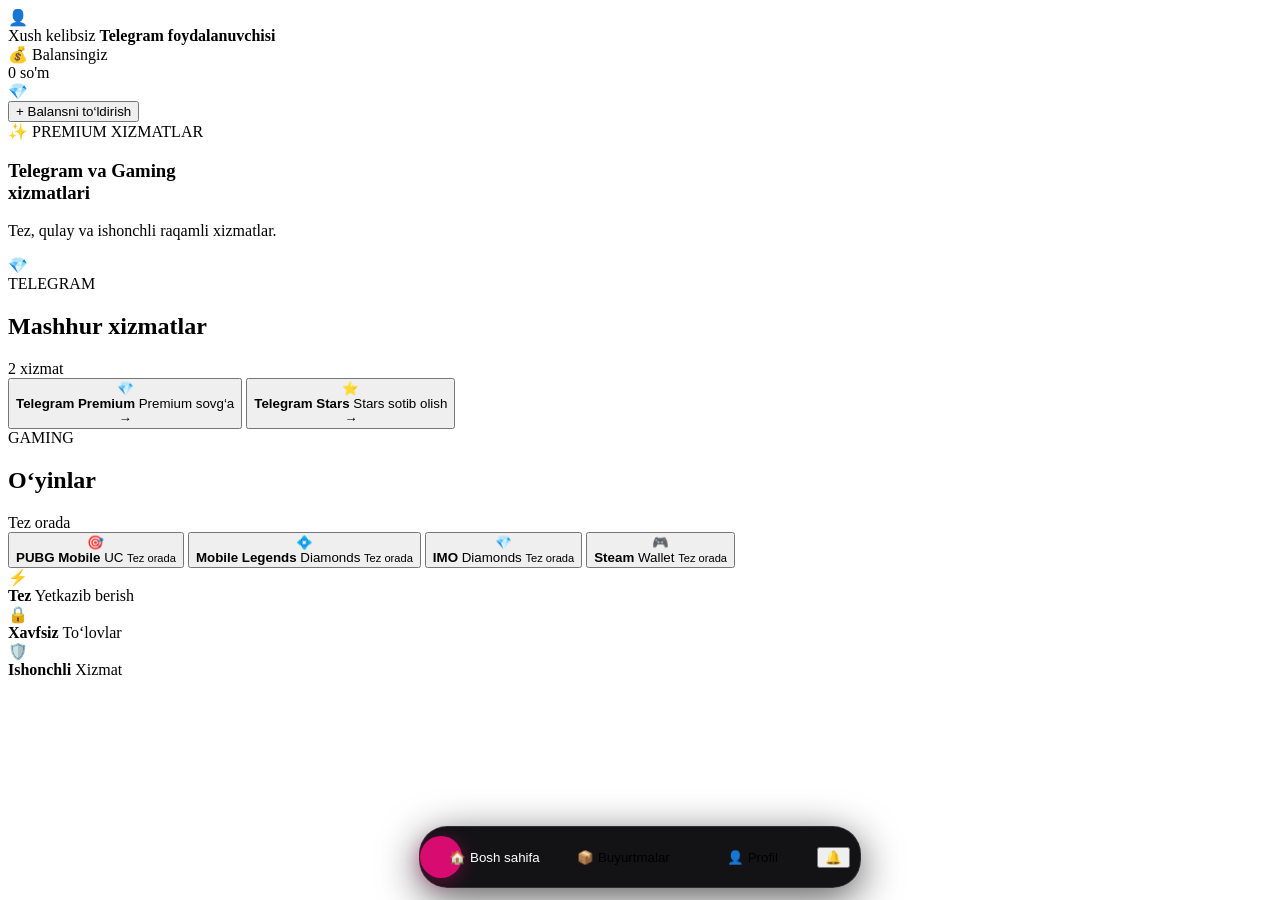
==== commit ce478418: "Update index.html" ====
--- a/index.html
+++ b/index.html
@@ -1,825 +1,744 @@
+
 <!DOCTYPE html>
-
 <html lang="uz">
 
 <head>
     <meta charset="UTF-8">
 
-
-<meta
-    name="viewport"
-    content="width=device-width, initial-scale=1.0, maximum-scale=1.0, user-scalable=no"
->
-
-<meta name="theme-color" content="#0b1118">
-
-<title>Premium Shop</title>
-
-<!-- Telegram Mini App -->
-<script src="https://telegram.org/js/telegram-web-app.js"></script>
-
-<!-- Main CSS -->
-<link rel="stylesheet" href="style.css">
-
-
+    <meta
+        name="viewport"
+        content="width=device-width, initial-scale=1.0, maximum-scale=1.0, user-scalable=no"
+    >
+
+    <meta name="theme-color" content="#0b1118">
+
+    <meta
+        name="description"
+        content="Telegram Premium, Telegram Stars va gaming xizmatlari."
+    >
+
+    <title>Premium Shop</title>
+
+    <!-- Telegram Mini App -->
+    <script src="https://telegram.org/js/telegram-web-app.js"></script>
+
+    <!-- Asosiy CSS -->
+    <link rel="stylesheet" href="style.css">
 </head>
 
 <body>
 
-
-<!-- =====================================================
-     BACKGROUND
-====================================================== -->
-
-<div class="animated-bg" aria-hidden="true">
-
-    <div class="bg-orb bg-orb-1"></div>
-    <div class="bg-orb bg-orb-2"></div>
-    <div class="bg-orb bg-orb-3"></div>
-
-</div>
-
-
-<!-- =====================================================
-     APP
-====================================================== -->
-
-<main class="app">
-
-
-    <!-- =================================================
-         HOME PAGE
-    ================================================== -->
-
-    <section
-        id="homePage"
-        class="page active-page"
-    >
-
-
-        <!-- =============================================
-             TOP HEADER
-        ============================================== -->
-
-        <header class="top-header">
-
-            <div class="profile-mini">
+    <!-- ================= BACKGROUND ================= -->
+
+    <div class="animated-bg" aria-hidden="true">
+        <div class="bg-orb bg-orb-1"></div>
+        <div class="bg-orb bg-orb-2"></div>
+        <div class="bg-orb bg-orb-3"></div>
+    </div>
+
+
+    <!-- ================= APP ================= -->
+
+    <main class="app">
+
+        <!-- ================= HOME PAGE ================= -->
+
+        <section
+            id="homePage"
+            class="page active-page"
+        >
+
+            <!-- HEADER -->
+
+            <header class="top-header">
+
+                <div class="profile-mini">
+
+                    <div
+                        class="user-avatar"
+                        id="userAvatar"
+                    >
+                        👤
+                    </div>
+
+                    <div class="user-info">
+
+                        <span>Xush kelibsiz</span>
+
+                        <strong id="userName">
+                            Telegram foydalanuvchisi
+                        </strong>
+
+                    </div>
+
+                </div>
+
+                <button
+                    type="button"
+                    class="notification-button"
+                    id="notificationButton"
+                    aria-label="Bildirishnomalar"
+                >
+                    🔔
+                </button>
+
+            </header>
+
+
+            <!-- WALLET CARD -->
+
+            <section class="wallet-card">
+
+                <div class="wallet-glow"></div>
+
+                <div class="wallet-top">
+
+                    <div>
+
+                        <span class="wallet-label">
+                            💰 Balansingiz
+                        </span>
+
+                        <div
+                            class="wallet-balance"
+                            id="userBalance"
+                        >
+                            0 so'm
+                        </div>
+
+                    </div>
+
+                    <div class="wallet-icon">
+                        💎
+                    </div>
+
+                </div>
+
+                <button
+                    type="button"
+                    class="wallet-button"
+                    id="addBalanceButton"
+                >
+                    + Balansni to‘ldirish
+                </button>
+
+            </section>
+
+
+            <!-- HERO -->
+
+            <section class="hero-card">
+
+                <div class="hero-content">
+
+                    <span class="hero-badge">
+                        ✨ PREMIUM XIZMATLAR
+                    </span>
+
+                    <h1>
+                        Telegram va Gaming
+                        <br>
+                        xizmatlari
+                    </h1>
+
+                    <p>
+                        Tez, qulay va ishonchli
+                        raqamli xizmatlar.
+                    </p>
+
+                </div>
 
                 <div
-                    class="user-avatar"
-                    id="userAvatar"
+                    class="hero-decoration"
+                    aria-hidden="true"
+                >
+                    💎
+                </div>
+
+            </section>
+
+
+            <!-- TELEGRAM SERVICES -->
+
+            <section class="services-section">
+
+                <div class="section-heading">
+
+                    <div>
+
+                        <span class="section-kicker">
+                            TELEGRAM
+                        </span>
+
+                        <h2>Mashhur xizmatlar</h2>
+
+                    </div>
+
+                    <span class="section-count">
+                        2 xizmat
+                    </span>
+
+                </div>
+
+                <div class="service-grid">
+
+                    <!-- TELEGRAM PREMIUM -->
+
+                    <button
+                        type="button"
+                        class="service-card premium-service"
+                        id="premiumButton"
+                    >
+
+                        <div class="service-icon">
+                            💎
+                        </div>
+
+                        <div class="service-content">
+
+                            <strong>
+                                Telegram Premium
+                            </strong>
+
+                            <span>
+                                Premium sovg‘a
+                            </span>
+
+                        </div>
+
+                        <div class="service-arrow">
+                            →
+                        </div>
+
+                    </button>
+
+
+                    <!-- TELEGRAM STARS -->
+
+                    <button
+                        type="button"
+                        class="service-card stars-service"
+                        id="starsButton"
+                    >
+
+                        <div class="service-icon">
+                            ⭐
+                        </div>
+
+                        <div class="service-content">
+
+                            <strong>
+                                Telegram Stars
+                            </strong>
+
+                            <span>
+                                Stars sotib olish
+                            </span>
+
+                        </div>
+
+                        <div class="service-arrow">
+                            →
+                        </div>
+
+                    </button>
+
+                </div>
+
+            </section>
+
+
+            <!-- GAMING SERVICES -->
+
+            <section class="services-section gaming-section">
+
+                <div class="section-heading">
+
+                    <div>
+
+                        <span class="section-kicker">
+                            GAMING
+                        </span>
+
+                        <h2>O‘yinlar</h2>
+
+                    </div>
+
+                    <span class="section-count">
+                        Tez orada
+                    </span>
+
+                </div>
+
+                <div class="gaming-grid">
+
+                    <!-- PUBG MOBILE -->
+
+                    <button
+                        type="button"
+                        class="gaming-card coming-soon"
+                        data-service="PUBG UC"
+                    >
+
+                        <div class="gaming-icon pubg-icon">
+                            🎯
+                        </div>
+
+                        <strong>PUBG Mobile</strong>
+
+                        <span>UC</span>
+
+                        <small>Tez orada</small>
+
+                    </button>
+
+
+                    <!-- MOBILE LEGENDS -->
+
+                    <button
+                        type="button"
+                        class="gaming-card coming-soon"
+                        data-service="MLBB Diamonds"
+                    >
+
+                        <div class="gaming-icon mlbb-icon">
+                            💠
+                        </div>
+
+                        <strong>Mobile Legends</strong>
+
+                        <span>Diamonds</span>
+
+                        <small>Tez orada</small>
+
+                    </button>
+
+
+                    <!-- IMO -->
+
+                    <button
+                        type="button"
+                        class="gaming-card coming-soon"
+                        data-service="IMO Diamonds"
+                    >
+
+                        <div class="gaming-icon imo-icon">
+                            💎
+                        </div>
+
+                        <strong>IMO</strong>
+
+                        <span>Diamonds</span>
+
+                        <small>Tez orada</small>
+
+                    </button>
+
+
+                    <!-- STEAM -->
+
+                    <button
+                        type="button"
+                        class="gaming-card coming-soon"
+                        data-service="Steam Wallet"
+                    >
+
+                        <div class="gaming-icon steam-icon">
+                            🎮
+                        </div>
+
+                        <strong>Steam</strong>
+
+                        <span>Wallet</span>
+
+                        <small>Tez orada</small>
+
+                    </button>
+
+                </div>
+
+            </section>
+
+
+            <!-- TRUST FEATURES -->
+
+            <section class="trust-section">
+
+                <div class="trust-item">
+
+                    <div class="trust-icon">
+                        ⚡
+                    </div>
+
+                    <div>
+                        <strong>Tez</strong>
+
+                        <span>
+                            Yetkazib berish
+                        </span>
+                    </div>
+
+                </div>
+
+                <div class="trust-item">
+
+                    <div class="trust-icon">
+                        🔒
+                    </div>
+
+                    <div>
+                        <strong>Xavfsiz</strong>
+
+                        <span>
+                            To‘lovlar
+                        </span>
+                    </div>
+
+                </div>
+
+                <div class="trust-item">
+
+                    <div class="trust-icon">
+                        🛡️
+                    </div>
+
+                    <div>
+                        <strong>Ishonchli</strong>
+
+                        <span>
+                            Xizmat
+                        </span>
+                    </div>
+
+                </div>
+
+            </section>
+
+        </section>
+
+
+        <!-- ================= ORDERS PAGE ================= -->
+
+        <section
+            id="ordersPage"
+            class="page"
+            style="display: none;"
+        >
+
+            <div class="page-header">
+
+                <button
+                    type="button"
+                    class="page-back-button"
+                    id="ordersBackButton"
+                    aria-label="Orqaga"
+                >
+                    ‹
+                </button>
+
+                <div>
+
+                    <span class="section-kicker">
+                        HISTORY
+                    </span>
+
+                    <h1>Mening buyurtmalarim</h1>
+
+                </div>
+
+            </div>
+
+            <div
+                id="ordersContent"
+                class="orders-container"
+                aria-live="polite"
+            >
+
+                <div class="orders-loading">
+                    ⏳ Buyurtmalar yuklanmoqda...
+                </div>
+
+            </div>
+
+        </section>
+
+
+        <!-- ================= PROFILE PAGE ================= -->
+
+        <section
+            id="profilePage"
+            class="page"
+            style="display: none;"
+        >
+
+            <div class="page-header profile-page-header">
+
+                <div>
+
+                    <span class="section-kicker">
+                        ACCOUNT
+                    </span>
+
+                    <h1>Profil</h1>
+
+                </div>
+
+            </div>
+
+
+            <!-- PROFILE CARD -->
+
+            <section class="profile-card">
+
+                <div
+                    class="profile-avatar"
+                    id="profileAvatar"
                 >
                     👤
                 </div>
 
-                <div class="user-info">
-
-                    <span>
-                        Xush kelibsiz
-                    </span>
-
-                    <strong id="userName">
+                <div class="profile-details">
+
+                    <strong id="profileName">
                         Telegram foydalanuvchisi
                     </strong>
 
-                </div>
+                    <span id="profileUsername">
+                        @username
+                    </span>
+
+                </div>
+
+            </section>
+
+
+            <!-- PROFILE BALANCE -->
+
+            <section class="profile-balance-card">
+
+                <div>
+
+                    <span>💰 Balans</span>
+
+                    <strong id="profileBalance">
+                        0 so'm
+                    </strong>
+
+                </div>
+
+                <button
+                    type="button"
+                    id="profileAddBalanceButton"
+                    aria-label="Balansni to‘ldirish"
+                >
+                    +
+                </button>
+
+            </section>
+
+
+            <!-- PROFILE MENU -->
+
+            <div class="profile-menu">
+
+                <!-- ORDERS -->
+
+                <button
+                    type="button"
+                    class="profile-menu-item"
+                    id="profileOrdersButton"
+                >
+
+                    <div class="menu-icon orders-menu-icon">
+                        📦
+                    </div>
+
+                    <div class="menu-content">
+
+                        <strong>
+                            Mening buyurtmalarim
+                        </strong>
+
+                        <span>
+                            Buyurtmalar tarixini ko‘rish
+                        </span>
+
+                    </div>
+
+                    <span class="menu-arrow">
+                        →
+                    </span>
+
+                </button>
+
+
+                <!-- REFERRAL -->
+
+                <button
+                    type="button"
+                    class="profile-menu-item"
+                    id="referralButton"
+                >
+
+                    <div class="menu-icon referral-menu-icon">
+                        🎁
+                    </div>
+
+                    <div class="menu-content">
+
+                        <strong>
+                            Referal dasturi
+                        </strong>
+
+                        <span>
+                            Do‘stlaringizni taklif qiling
+                        </span>
+
+                    </div>
+
+                    <span class="menu-arrow">
+                        →
+                    </span>
+
+                </button>
+
+
+                <!-- SUPPORT -->
+
+                <button
+                    type="button"
+                    class="profile-menu-item"
+                    id="supportButton"
+                >
+
+                    <div class="menu-icon support-menu-icon">
+                        ❤️
+                    </div>
+
+                    <div class="menu-content">
+
+                        <strong>
+                            Loyihani qo‘llab-quvvatlash
+                        </strong>
+
+                        <span>
+                            Bizni qo‘llab-quvvatlang
+                        </span>
+
+                    </div>
+
+                    <span class="menu-arrow">
+                        →
+                    </span>
+
+                </button>
 
             </div>
 
+        </section>
+
+
+        <!-- ================= PRODUCTS / CHECKOUT ================= -->
+
+        <section
+            id="productsSection"
+            class="products-page"
+            style="display: none;"
+        >
+
+            <div id="products"></div>
+
+        </section>
+
+
+        <!-- ================= BOTTOM NAVIGATION ================= -->
+
+        <nav
+            class="bottom-navigation"
+            id="bottomNavigation"
+            aria-label="Asosiy navigatsiya"
+        >
+
+            <!-- PUSHTI SIRPANUVCHI SHAR -->
+
+            <span
+                class="nav-indicator"
+                id="navIndicator"
+                aria-hidden="true"
+            ></span>
+
+
+            <!-- HOME -->
 
             <button
                 type="button"
-                class="notification-button"
-                id="notificationButton"
-                aria-label="Bildirishnomalar"
+                class="nav-item active"
+                id="homeNavButton"
+                data-page="home"
+                aria-label="Bosh sahifa"
+                aria-current="page"
             >
-                🔔
+
+                <span class="nav-icon">
+                    🏠
+                </span>
+
+                <span class="nav-label">
+                    Bosh sahifa
+                </span>
+
             </button>
 
-        </header>
-
-
-
-        <!-- =============================================
-             WALLET CARD
-        ============================================== -->
-
-        <section class="wallet-card">
-
-            <div class="wallet-glow"></div>
-
-            <div class="wallet-top">
-
-                <div>
-
-                    <span class="wallet-label">
-                        💰 Balansingiz
-                    </span>
-
-                    <div
-                        class="wallet-balance"
-                        id="userBalance"
-                    >
-                        0 so'm
-                    </div>
-
-                </div>
-
-
-                <div class="wallet-icon">
-                    💎
-                </div>
-
-            </div>
-
+
+            <!-- ORDERS -->
 
             <button
                 type="button"
-                class="wallet-button"
-                id="addBalanceButton"
+                class="nav-item"
+                id="ordersNavButton"
+                data-page="orders"
+                aria-label="Buyurtmalar"
             >
-                + Balansni to‘ldirish
+
+                <span class="nav-icon">
+                    📦
+                </span>
+
+                <span class="nav-label">
+                    Buyurtmalar
+                </span>
+
             </button>
 
-        </section>
-
-
-
-        <!-- =============================================
-             HERO
-        ============================================== -->
-
-        <section class="hero-card">
-
-            <div class="hero-content">
-
-                <span class="hero-badge">
-                    ✨ PREMIUM XIZMATLAR
-                </span>
-
-                <h1>
-                    Telegram va Gaming
-                    <br>
-                    xizmatlari
-                </h1>
-
-                <p>
-                    Tez, qulay va ishonchli
-                    raqamli xizmatlar.
-                </p>
-
-            </div>
-
-
-            <div
-                class="hero-decoration"
-                aria-hidden="true"
-            >
-                💎
-            </div>
-
-        </section>
-
-
-
-        <!-- =============================================
-             TELEGRAM SERVICES
-        ============================================== -->
-
-        <section class="services-section">
-
-            <div class="section-heading">
-
-                <div>
-
-                    <span class="section-kicker">
-                        TELEGRAM
-                    </span>
-
-                    <h2>
-                        Mashhur xizmatlar
-                    </h2>
-
-                </div>
-
-                <span class="section-count">
-                    2 xizmat
-                </span>
-
-            </div>
-
-
-            <div class="service-grid">
-
-
-                <!-- PREMIUM -->
-
-                <button
-                    type="button"
-                    class="service-card premium-service"
-                    id="premiumButton"
-                >
-
-                    <div class="service-icon">
-                        💎
-                    </div>
-
-                    <div class="service-content">
-
-                        <strong>
-                            Telegram Premium
-                        </strong>
-
-                        <span>
-                            Premium sovg‘a
-                        </span>
-
-                    </div>
-
-                    <div class="service-arrow">
-                        →
-                    </div>
-
-                </button>
-
-
-
-                <!-- STARS -->
-
-                <button
-                    type="button"
-                    class="service-card stars-service"
-                    id="starsButton"
-                >
-
-                    <div class="service-icon">
-                        ⭐
-                    </div>
-
-                    <div class="service-content">
-
-                        <strong>
-                            Telegram Stars
-                        </strong>
-
-                        <span>
-                            Stars sotib olish
-                        </span>
-
-                    </div>
-
-                    <div class="service-arrow">
-                        →
-                    </div>
-
-                </button>
-
-
-            </div>
-
-        </section>
-
-
-
-        <!-- =============================================
-             GAMING
-        ============================================== -->
-
-        <section class="services-section gaming-section">
-
-            <div class="section-heading">
-
-                <div>
-
-                    <span class="section-kicker">
-                        GAMING
-                    </span>
-
-                    <h2>
-                        O‘yinlar
-                    </h2>
-
-                </div>
-
-                <span class="section-count">
-                    Tez orada
-                </span>
-
-            </div>
-
-
-            <div class="gaming-grid">
-
-
-                <!-- PUBG -->
-
-                <button
-                    type="button"
-                    class="gaming-card coming-soon"
-                    data-service="PUBG UC"
-                >
-
-                    <div class="gaming-icon pubg-icon">
-                        🎯
-                    </div>
-
-                    <strong>
-                        PUBG Mobile
-                    </strong>
-
-                    <span>
-                        UC
-                    </span>
-
-                    <small>
-                        Tez orada
-                    </small>
-
-                </button>
-
-
-
-                <!-- MLBB -->
-
-                <button
-                    type="button"
-                    class="gaming-card coming-soon"
-                    data-service="MLBB Diamonds"
-                >
-
-                    <div class="gaming-icon mlbb-icon">
-                        💠
-                    </div>
-
-                    <strong>
-                        Mobile Legends
-                    </strong>
-
-                    <span>
-                        Diamonds
-                    </span>
-
-                    <small>
-                        Tez orada
-                    </small>
-
-                </button>
-
-
-
-                <!-- IMO -->
-
-                <button
-                    type="button"
-                    class="gaming-card coming-soon"
-                    data-service="IMO Diamonds"
-                >
-
-                    <div class="gaming-icon imo-icon">
-                        💎
-                    </div>
-
-                    <strong>
-                        IMO
-                    </strong>
-
-                    <span>
-                        Diamonds
-                    </span>
-
-                    <small>
-                        Tez orada
-                    </small>
-
-                </button>
-
-
-
-                <!-- STEAM -->
-
-                <button
-                    type="button"
-                    class="gaming-card coming-soon"
-                    data-service="Steam Wallet"
-                >
-
-                    <div class="gaming-icon steam-icon">
-                        🎮
-                    </div>
-
-                    <strong>
-                        Steam
-                    </strong>
-
-                    <span>
-                        Wallet
-                    </span>
-
-                    <small>
-                        Tez orada
-                    </small>
-
-                </button>
-
-
-            </div>
-
-        </section>
-
-
-
-        <!-- =============================================
-             TRUST FEATURES
-        ============================================== -->
-
-        <section class="trust-section">
-
-            <div class="trust-item">
-
-                <div class="trust-icon">
-                    ⚡
-                </div>
-
-                <div>
-                    <strong>
-                        Tez
-                    </strong>
-
-                    <span>
-                        Yetkazib berish
-                    </span>
-                </div>
-
-            </div>
-
-
-            <div class="trust-item">
-
-                <div class="trust-icon">
-                    🔒
-                </div>
-
-                <div>
-                    <strong>
-                        Xavfsiz
-                    </strong>
-
-                    <span>
-                        To‘lovlar
-                    </span>
-                </div>
-
-            </div>
-
-
-            <div class="trust-item">
-
-                <div class="trust-icon">
-                    🛡️
-                </div>
-
-                <div>
-                    <strong>
-                        Ishonchli
-                    </strong>
-
-                    <span>
-                        Xizmat
-                    </span>
-                </div>
-
-            </div>
-
-        </section>
-
-
-    </section>
-
-
-
-    <!-- =================================================
-         ORDERS PAGE
-    ================================================== -->
-
-    <section
-        id="ordersPage"
-        class="page"
-        style="display: none;"
-    >
-
-        <div class="page-header">
+
+            <!-- PROFILE -->
 
             <button
                 type="button"
-                class="page-back-button"
-                id="ordersBackButton"
+                class="nav-item"
+                id="profileNavButton"
+                data-page="profile"
+                aria-label="Profil"
             >
-                ‹
+
+                <span class="nav-icon">
+                    👤
+                </span>
+
+                <span class="nav-label">
+                    Profil
+                </span>
+
             </button>
 
-            <div>
-
-                <span class="section-kicker">
-                    HISTORY
-                </span>
-
-                <h1>
-                    Mening buyurtmalarim
-                </h1>
-
-            </div>
-
-        </div>
-
-
-        <div
-            id="ordersContent"
-            class="orders-container"
-        >
-
-            <div class="orders-loading">
-                ⏳ Buyurtmalar yuklanmoqda...
-            </div>
-
-        </div>
-
-    </section>
-
-
-
-    <!-- =================================================
-         PROFILE PAGE
-    ================================================== -->
-
-    <section
-        id="profilePage"
-        class="page"
-        style="display: none;"
-    >
-
-        <div class="page-header profile-page-header">
-
-            <div>
-
-                <span class="section-kicker">
-                    ACCOUNT
-                </span>
-
-                <h1>
-                    Profil
-                </h1>
-
-            </div>
-
-        </div>
-
-
-        <!-- PROFILE CARD -->
-
-        <section class="profile-card">
-
-            <div
-                class="profile-avatar"
-                id="profileAvatar"
-            >
-                👤
-            </div>
-
-            <div class="profile-details">
-
-                <strong id="profileName">
-                    Telegram foydalanuvchisi
-                </strong>
-
-                <span id="profileUsername">
-                    @username
-                </span>
-
-            </div>
-
-        </section>
-
-
-
-        <!-- PROFILE BALANCE -->
-
-        <section class="profile-balance-card">
-
-            <div>
-
-                <span>
-                    💰 Balans
-                </span>
-
-                <strong id="profileBalance">
-                    0 so'm
-                </strong>
-
-            </div>
-
-            <button
-                type="button"
-                id="profileAddBalanceButton"
-            >
-                +
-            </button>
-
-        </section>
-
-
-
-        <!-- PROFILE MENU -->
-
-        <div class="profile-menu">
-
-
-            <button
-                type="button"
-                class="profile-menu-item"
-                id="profileOrdersButton"
-            >
-
-                <div class="menu-icon orders-menu-icon">
-                    📦
-                </div>
-
-                <div class="menu-content">
-
-                    <strong>
-                        Mening buyurtmalarim
-                    </strong>
-
-                    <span>
-                        Buyurtmalar tarixini ko‘rish
-                    </span>
-
-                </div>
-
-                <span class="menu-arrow">
-                    →
-                </span>
-
-            </button>
-
-
-
-            <button
-                type="button"
-                class="profile-menu-item"
-                id="referralButton"
-            >
-
-                <div class="menu-icon referral-menu-icon">
-                    🎁
-                </div>
-
-                <div class="menu-content">
-
-                    <strong>
-                        Referal dasturi
-                    </strong>
-
-                    <span>
-                        Do‘stlaringizni taklif qiling
-                    </span>
-
-                </div>
-
-                <span class="menu-arrow">
-                    →
-                </span>
-
-            </button>
-
-
-
-            <button
-                type="button"
-                class="profile-menu-item"
-                id="supportButton"
-            >
-
-                <div class="menu-icon support-menu-icon">
-                    ❤️
-                </div>
-
-                <div class="menu-content">
-
-                    <strong>
-                        Loyihani qo‘llab-quvvatlash
-                    </strong>
-
-                    <span>
-                        Bizni qo‘llab-quvvatlang
-                    </span>
-
-                </div>
-
-                <span class="menu-arrow">
-                    →
-                </span>
-
-            </button>
-
-
-        </div>
-
-    </section>
-
-
-
-    <!-- =================================================
-         PRODUCT / CHECKOUT AREA
-    ================================================== -->
-
-    <section
-        id="productsSection"
-        class="products-page"
-        style="display: none;"
-    >
-
-        <div id="products"></div>
-
-    </section>
-
-
-
-    <!-- =================================================
-         BOTTOM NAVIGATION
-    ================================================== -->
-
-    <nav
-        class="bottom-navigation"
-        id="bottomNavigation"
-    >
-
-        <button
-            type="button"
-            class="nav-item active"
-            id="homeNavButton"
-            data-page="home"
-        >
-
-            <span class="nav-icon">
-                🏠
-            </span>
-
-            <span class="nav-label">
-                Bosh sahifa
-            </span>
-
-        </button>
-
-
-        <button
-            type="button"
-            class="nav-item"
-            id="ordersNavButton"
-            data-page="orders"
-        >
-
-            <span class="nav-icon">
-                📦
-            </span>
-
-            <span class="nav-label">
-                Buyurtmalar
-            </span>
-
-        </button>
-
-
-        <button
-            type="button"
-            class="nav-item"
-            id="profileNavButton"
-            data-page="profile"
-        >
-
-            <span class="nav-icon">
-                👤
-            </span>
-
-            <span class="nav-label">
-                Profil
-            </span>
-
-        </button>
-
-    </nav>
-
-
-</main>
-
-
-<!-- =====================================================
-     SCRIPTS
-====================================================== -->
-
-<script src="app.js?v=22"></script>
-
+        </nav>
+
+    </main>
+
+
+    <!-- ================= SCRIPTS ================= -->
+
+    <script src="app.js?v=23"></script>
 
 </body>
-
 </html>
- 
--- a/style.css
+++ b/style.css
@@ -1,4111 +1,113 @@
+body {
+    padding-bottom: 90px !important;
+}
+
 /* =========================================================
-   TELEGRAM SHOP — PREMIUM DARK UI
+   FINAL OVERRIDES — NAVIGATION & NOTIFICATIONS
+   Mavjud barcha sahifa stillari saqlangan.
    ========================================================= */
 
-:root {
-    --bg: #020407;
-    --bg-secondary: #05080d;
-
-    --card: rgba(11, 15, 21, 0.94);
-    --card-light: rgba(16, 21, 29, 0.96);
-
-    --border: rgba(255, 255, 255, 0.065);
-    --border-light: rgba(255, 255, 255, 0.10);
-
-    --text: #f5f7fa;
-    --text-secondary: #a5afbc;
-    --text-muted: #657180;
-
-    --blue: #2ea8ff;
-    --blue-dark: #1677ff;
-
-    --gold: #ffd43b;
-    --gold-dark: #ffb300;
-
-    --green: #32d74b;
-    --red: #ff453a;
-
-    --radius: 18px;
+/* Faqat headerdagi yuqori-o'ng notification tugmasini yashirish.
+   Pastki navigationdagi qo'ng'iroqcha alohida boshqariladi. */
+.notification-button {
+    display: none !important;
 }
 
-
-/* =========================================================
-   RESET
-   ========================================================= */
-
-* {
-    box-sizing: border-box;
-    margin: 0;
-    padding: 0;
-
-    -webkit-tap-highlight-color: transparent;
-}
-
-html {
-    width: 100%;
-    min-height: 100%;
-
-    background: var(--bg);
-}
-
-body {
-    width: 100%;
-    min-height: 100vh;
-
-    margin: 0;
-
-    background:
-        radial-gradient(
-            circle at 50% -25%,
-            rgba(25, 75, 125, 0.08),
-            transparent 38%
-        ),
-        #020407;
-
-    color: var(--text);
-
-    font-family:
-        -apple-system,
-        BlinkMacSystemFont,
-        "SF Pro Display",
-        "SF Pro Text",
-        "Segoe UI",
-        Roboto,
-        Arial,
-        sans-serif;
-
-    overflow-x: hidden;
-}
-
-
-/* =========================================================
-   BACKGROUND
-   ========================================================= */
-
-.animated-bg {
-    position: fixed;
-
-    inset: 0;
-
-    z-index: -1;
-
-    overflow: hidden;
-
-    pointer-events: none;
-
-    background: #020407;
-}
-
-.bg-orb {
-    position: absolute;
-
-    border-radius: 50%;
-
-    filter: blur(90px);
-
-    opacity: 0.08;
-}
-
-.bg-orb-1 {
-    width: 240px;
-    height: 240px;
-
-    top: -140px;
-    left: -100px;
-
-    background: #168cff;
-}
-
-.bg-orb-2 {
-    width: 220px;
-    height: 220px;
-
-    right: -130px;
-    top: 25%;
-
-    background: #6b42ff;
-
-    opacity: 0.045;
-}
-
-.bg-orb-3 {
-    width: 200px;
-    height: 200px;
-
-    bottom: -120px;
-    left: 25%;
-
-    background: #0f8fff;
-
-    opacity: 0.035;
-}
-
-
-/* =========================================================
-   MAIN APP
-   ========================================================= */
-
-.app {
-    position: relative;
-
-    width: 100%;
-    max-width: 540px;
-
-    min-height: 100vh;
-
-    margin: 0 auto;
-
-    padding:
-        calc(14px + env(safe-area-inset-top))
-        15px
-        calc(88px + env(safe-area-inset-bottom));
-}
-
-
-/* =========================================================
-   PAGES
-   ========================================================= */
-
-.page {
-    width: 100%;
-
-    animation: pageAppear 0.22s ease;
-}
-
-.active-page {
-    display: block;
-}
-
-@keyframes pageAppear {
-    from {
-        opacity: 0;
-        transform: translateY(5px);
-    }
-
-    to {
-        opacity: 1;
-        transform: translateY(0);
-    }
-}
-
-
-/* =========================================================
-   TOP HEADER
-   ========================================================= */
-
-.top-header {
-    display: flex;
-
-    align-items: center;
-    justify-content: space-between;
-
-    width: 100%;
-
-    margin-bottom: 18px;
-}
-
-
-/* =========================================================
-   MINI PROFILE
-   ========================================================= */
-
-.profile-mini {
-    display: flex;
-
-    align-items: center;
-
-    gap: 9px;
-
-    min-width: 0;
-}
-
-
-/* SMALL AVATAR */
-
-.user-avatar {
-    display: flex;
-
-    align-items: center;
-    justify-content: center;
-
-    width: 35px;
-    height: 35px;
-
-    min-width: 35px;
-    min-height: 35px;
-
-    overflow: hidden;
-
-    border-radius: 50%;
-
-    background:
-        linear-gradient(
-            145deg,
-            #18212c,
-            #0a0f15
-        );
-
-    border: 1px solid rgba(255,255,255,0.09);
-
-    color: #b8c4d2;
-
-    font-size: 16px;
-
-    box-shadow:
-        0 5px 18px rgba(0,0,0,0.35);
-}
-
-.user-avatar img {
-    width: 100%;
-    height: 100%;
-
-    object-fit: cover;
-
-    border-radius: 50%;
-}
-
-
-/* USER TEXT */
-
-.user-info {
-    display: flex;
-
-    flex-direction: column;
-
-    justify-content: center;
-
-    min-width: 0;
-}
-
-.user-info span {
-    display: block;
-
-    font-size: 9px;
-
-    line-height: 12px;
-
-    color: #596675;
-
-    margin-bottom: 1px;
-}
-
-.user-info strong {
-    display: block;
-
-    max-width: 210px;
-
-    overflow: hidden;
-
-    white-space: nowrap;
-
-    text-overflow: ellipsis;
-
-    font-size: 13px;
-
-    line-height: 17px;
-
-    font-weight: 750;
-
-    color: #f1f4f8;
-}
-
-
-/* =========================================================
-   NOTIFICATION BUTTON
-   ========================================================= */
-
-.notification-button {
-    display: flex;
-
-    align-items: center;
-    justify-content: center;
-
-    width: 36px;
-    height: 36px;
-
-    border-radius: 12px;
-
-    border: 1px solid rgba(255,255,255,0.065);
-
-    background:
-        rgba(255,255,255,0.035);
-
-    color: #aeb8c4;
-
-    font-size: 15px;
-
-    cursor: pointer;
-
-    transition:
-        transform 0.18s ease,
-        background 0.18s ease;
-}
-
-.notification-button:active {
-    transform: scale(0.91);
-}
-
-.notification-button:hover {
-    background: rgba(255,255,255,0.06);
-}
-
-
-/* =========================================================
-   WALLET
-   ========================================================= */
-
-.wallet-card {
-    position: relative;
-
-    overflow: hidden;
-
-    width: 100%;
-
-    padding: 18px;
-
-    margin-bottom: 14px;
-
-    border-radius: 21px;
-
-    background:
-        radial-gradient(
-            circle at 100% 0%,
-            rgba(43,155,255,0.18),
-            transparent 42%
-        ),
-        radial-gradient(
-            circle at 0% 100%,
-            rgba(85,54,220,0.08),
-            transparent 45%
-        ),
-        linear-gradient(
-            145deg,
-            #0d1722,
-            #070b11
-        );
-
-    border: 1px solid rgba(62,158,255,0.12);
-
-    box-shadow:
-        0 15px 40px rgba(0,0,0,0.35),
-        inset 0 1px rgba(255,255,255,0.035);
-}
-
-.wallet-glow {
-    position: absolute;
-
-    width: 150px;
-    height: 150px;
-
-    right: -85px;
-    bottom: -90px;
-
-    border-radius: 50%;
-
-    background: rgba(30,143,255,0.13);
-
-    filter: blur(25px);
-
-    pointer-events: none;
-}
-
-.wallet-top {
-    position: relative;
-
-    z-index: 2;
-
-    display: flex;
-
-    align-items: flex-start;
-
-    justify-content: space-between;
-}
-
-.wallet-label {
-    display: block;
-
-    font-size: 10px;
-
-    line-height: 14px;
-
-    color: #718092;
-
-    letter-spacing: 0.02em;
-}
-
-.wallet-balance {
-    margin-top: 4px;
-
-    font-size: 26px;
-
-    line-height: 31px;
-
-    font-weight: 800;
-
-    letter-spacing: -0.5px;
-
-    color: #ffffff;
-}
-
-.wallet-icon {
-    display: flex;
-
-    align-items: center;
-    justify-content: center;
-
-    width: 40px;
-    height: 40px;
-
-    border-radius: 13px;
-
-    background:
-        linear-gradient(
-            145deg,
-            rgba(53,165,255,0.18),
-            rgba(47,102,255,0.07)
-        );
-
-    border: 1px solid rgba(65,166,255,0.12);
-
-    font-size: 18px;
-}
-
-.wallet-button {
-    position: relative;
-
-    z-index: 2;
-
-    margin-top: 14px;
-
-    height: 36px;
-
-    padding: 0 13px;
-
-    border-radius: 11px;
-
-    border: 1px solid rgba(57,164,255,0.13);
-
-    background:
-        rgba(43,157,255,0.09);
-
-    color: #55b5ff;
-
-    font-size: 10px;
-
-    font-weight: 700;
-
-    cursor: pointer;
-
-    transition:
-        transform 0.18s ease,
-        background 0.18s ease;
-}
-
-.wallet-button:active {
-    transform: scale(0.96);
-}
-
-.wallet-button:hover {
-    background: rgba(43,157,255,0.15);
-}
-
-
-/* =========================================================
-   HERO
-   ========================================================= */
-
-.hero-card {
-    position: relative;
-
-    overflow: hidden;
-
-    display: flex;
-
-    align-items: center;
-
-    justify-content: space-between;
-
-    min-height: 132px;
-
-    padding: 20px;
-
-    margin-bottom: 25px;
-
-    border-radius: 21px;
-
-    background:
-        radial-gradient(
-            circle at 100% 50%,
-            rgba(55,159,255,0.15),
-            transparent 43%
-        ),
-        linear-gradient(
-            145deg,
-            #0b1119,
-            #05080d
-        );
-
-    border: 1px solid rgba(255,255,255,0.065);
-
-    box-shadow:
-        0 13px 35px rgba(0,0,0,0.28);
-}
-
-.hero-content {
-    position: relative;
-
-    z-index: 2;
-
-    max-width: 78%;
-}
-
-.hero-badge {
-    display: inline-block;
-
-    margin-bottom: 8px;
-
-    font-size: 8px;
-
-    font-weight: 800;
-
-    letter-spacing: 0.10em;
-
-    color: #54b3ff;
-}
-
-.hero-card h1 {
-    font-size: 21px;
-
-    line-height: 25px;
-
-    letter-spacing: -0.4px;
-
-    font-weight: 800;
-
-    color: #f5f7fa;
-}
-
-.hero-card p {
-    margin-top: 7px;
-
-    font-size: 10px;
-
-    line-height: 15px;
-
-    color: #687585;
-}
-
-.hero-decoration {
-    position: absolute;
-
-    right: 17px;
-
-    top: 50%;
-
-    transform: translateY(-50%);
-
-    font-size: 49px;
-
-    opacity: 0.15;
-
-    filter:
-        drop-shadow(
-            0 0 25px rgba(50,160,255,0.35)
-        );
-}
-
-
-/* =========================================================
-   SECTION HEADINGS
-   ========================================================= */
-
-.services-section {
-    width: 100%;
-
-    margin-bottom: 25px;
-}
-
-.section-heading {
-    display: flex;
-
-    align-items: flex-end;
-
-    justify-content: space-between;
-
-    margin-bottom: 11px;
-
-    padding: 0 2px;
-}
-
-.section-kicker {
-    display: block;
-
-    margin-bottom: 3px;
-
-    font-size: 8px;
-
-    line-height: 11px;
-
-    font-weight: 800;
-
-    letter-spacing: 0.13em;
-
-    color: #536171;
-}
-
-.section-heading h2 {
-    font-size: 17px;
-
-    line-height: 21px;
-
-    font-weight: 800;
-
-    letter-spacing: -0.2px;
-
-    color: #f1f4f8;
-}
-
-.section-count {
-    font-size: 9px;
-
-    color: #586575;
-
-    white-space: nowrap;
-}
-
-
-/* =========================================================
-   TELEGRAM SERVICE GRID
-   ========================================================= */
-
-.service-grid {
-    display: flex;
-
-    flex-direction: column;
-
-    gap: 9px;
-}
-
-
-/* =========================================================
-   SERVICE CARD BASE
-   ========================================================= */
-
-.service-card {
-    position: relative;
-
-    display: flex;
-
-    align-items: center;
-
-    width: 100%;
-
-    min-height: 72px;
-
-    padding: 10px 11px;
-
-    border-radius: 18px;
-
-    overflow: hidden;
-
-    border: 1px solid rgba(255,255,255,0.065);
-
-    cursor: pointer;
-
-    text-align: left;
-
-    font-family: inherit;
-
-    transition:
-        transform 0.18s ease,
-        border-color 0.18s ease,
-        box-shadow 0.18s ease;
-}
-
-.service-card:active {
-    transform: scale(0.975);
-}
-
-
-/* SERVICE ICON */
-
-.service-icon {
-    position: relative;
-
-    z-index: 2;
-
-    display: flex;
-
-    align-items: center;
-    justify-content: center;
-
-    width: 48px;
-    height: 48px;
-
-    min-width: 48px;
-
-    margin-right: 11px;
-
-    border-radius: 15px;
-
-    font-size: 21px;
-
-    border: 1px solid rgba(255,255,255,0.07);
-}
-
-
-/* SERVICE TEXT */
-
-.service-content {
-    position: relative;
-
-    z-index: 2;
-
-    flex: 1;
-
-    min-width: 0;
-
-    display: flex;
-
-    flex-direction: column;
-}
-
-.service-content strong {
-    display: block;
-
-    overflow: hidden;
-
-    white-space: nowrap;
-
-    text-overflow: ellipsis;
-
-    font-size: 13px;
-
-    line-height: 17px;
-
-    font-weight: 800;
-}
-
-.service-content span {
-    display: block;
-
-    margin-top: 2px;
-
-    font-size: 9px;
-
-    line-height: 13px;
-
-    color: #697788;
-}
-
-
-/* SERVICE ARROW */
-
-.service-arrow {
-    position: relative;
-
-    z-index: 2;
-
-    display: flex;
-
-    align-items: center;
-    justify-content: center;
-
-    width: 28px;
-    height: 28px;
-
-    min-width: 28px;
-
-    margin-left: 8px;
-
-    border-radius: 10px;
-
-    font-size: 14px;
-
-    transition:
-        transform 0.18s ease;
-}
-
-.service-card:hover .service-arrow {
-    transform: translateX(2px);
-}
-
-
-/* =========================================================
-   PREMIUM SERVICE
-   ========================================================= */
-
-.premium-service {
-    background:
-        radial-gradient(
-            circle at 100% 0%,
-            rgba(40,166,255,0.18),
-            transparent 45%
-        ),
-        linear-gradient(
-            145deg,
-            #0e1d2b,
-            #060d15
-        );
-
-    border-color: rgba(54,171,255,0.14);
-
-    box-shadow:
-        0 12px 32px rgba(0,0,0,0.30),
-        inset 0 1px rgba(255,255,255,0.035);
-}
-
-.premium-service::after {
-    content: "";
-
-    position: absolute;
-
-    width: 130px;
-    height: 130px;
-
-    right: -85px;
-    top: -85px;
-
-    border-radius: 50%;
-
-    background: rgba(36,164,255,0.13);
-
-    filter: blur(20px);
-}
-
-.premium-service .service-icon {
-    background:
-        linear-gradient(
-            145deg,
-            rgba(46,170,255,0.20),
-            rgba(26,100,255,0.08)
-        );
-
-    border-color: rgba(57,171,255,0.14);
-
-    box-shadow:
-        0 0 18px rgba(35,148,255,0.08);
-}
-
-.premium-service .service-content strong {
-    color: #eff9ff;
-}
-
-.premium-service .service-arrow {
-    background: rgba(45,166,255,0.11);
-
-    border: 1px solid rgba(54,170,255,0.10);
-
-    color: #46afff;
-}
-
-.premium-service:hover {
-    border-color: rgba(54,171,255,0.27);
-
-    box-shadow:
-        0 15px 38px rgba(0,0,0,0.38),
-        0 0 30px rgba(37,145,255,0.07);
-}
-
-
-/* =========================================================
-   STARS SERVICE
-   ========================================================= */
-
-.stars-service {
-    background:
-        radial-gradient(
-            circle at 100% 0%,
-            rgba(255,204,55,0.18),
-            transparent 45%
-        ),
-        linear-gradient(
-            145deg,
-            #211c11,
-            #0b0a08
-        );
-
-    border-color: rgba(255,204,64,0.14);
-
-    box-shadow:
-        0 12px 32px rgba(0,0,0,0.30),
-        inset 0 1px rgba(255,255,255,0.035);
-}
-
-.stars-service::after {
-    content: "";
-
-    position: absolute;
-
-    width: 130px;
-    height: 130px;
-
-    right: -85px;
-    top: -85px;
-
-    border-radius: 50%;
-
-    background: rgba(255,198,43,0.12);
-
-    filter: blur(20px);
-}
-
-.stars-service .service-icon {
-    background:
-        linear-gradient(
-            145deg,
-            rgba(255,212,69,0.20),
-            rgba(255,165,0,0.07)
-        );
-
-    border-color: rgba(255,210,69,0.14);
-
-    box-shadow:
-        0 0 18px rgba(255,194,42,0.07);
-}
-
-.stars-service .service-content strong {
-    color: #fff8df;
-}
-
-.stars-service .service-arrow {
-    background: rgba(255,205,59,0.10);
-
-    border: 1px solid rgba(255,208,67,0.10);
-
-    color: #ffd34c;
-}
-
-.stars-service:hover {
-    border-color: rgba(255,205,66,0.27);
-
-    box-shadow:
-        0 15px 38px rgba(0,0,0,0.38),
-        0 0 30px rgba(255,193,38,0.06);
-}
-
-
-/* =========================================================
-   GAMING GRID
-   ========================================================= */
-
-.gaming-section {
-    margin-top: 4px;
-}
-
-.gaming-grid {
-    display: grid;
-
-    grid-template-columns: repeat(2, minmax(0, 1fr));
-
-    gap: 9px;
-}
-
-
-/* =========================================================
-   GAMING CARD
-   ========================================================= */
-
-.gaming-card {
-    position: relative;
-
-    display: flex;
-
-    flex-direction: column;
-
-    align-items: flex-start;
-
-    min-height: 137px;
-
-    padding: 13px;
-
-    overflow: hidden;
-
-    border-radius: 18px;
-
-    border: 1px solid rgba(255,255,255,0.055);
-
-    background:
-        linear-gradient(
-            145deg,
-            #0c1118,
-            #06090d
-        );
-
-    color: #ffffff;
-
-    font-family: inherit;
-
-    text-align: left;
-
-    cursor: pointer;
-
-    transition:
-        transform 0.18s ease,
-        border-color 0.18s ease;
-}
-
-.gaming-card:active {
-    transform: scale(0.97);
-}
-
-.gaming-card::after {
-    content: "";
-
-    position: absolute;
-
-    right: -35px;
-    bottom: -40px;
-
-    width: 100px;
-    height: 100px;
-
-    border-radius: 50%;
-
-    background: rgba(255,255,255,0.025);
-
-    filter: blur(15px);
-}
-
-.gaming-icon {
-    position: relative;
-
-    z-index: 2;
-
-    display: flex;
-
-    align-items: center;
-    justify-content: center;
-
-    width: 42px;
-    height: 42px;
-
-    margin-bottom: 12px;
-
-    border-radius: 13px;
-
-    font-size: 19px;
-
-    background: rgba(255,255,255,0.045);
-
-    border: 1px solid rgba(255,255,255,0.06);
-}
-
-.gaming-card strong {
-    position: relative;
-
-    z-index: 2;
-
-    font-size: 12px;
-
-    line-height: 16px;
-
-    font-weight: 750;
-
-    color: #e9edf2;
-}
-
-.gaming-card > span {
-    position: relative;
-
-    z-index: 2;
-
-    margin-top: 2px;
-
-    font-size: 9px;
-
-    color: #6e7a88;
-}
-
-.gaming-card small {
-    position: relative;
-
-    z-index: 2;
-
-    margin-top: auto;
-
-    padding: 4px 7px;
-
-    border-radius: 7px;
-
-    background: rgba(255,255,255,0.045);
-
-    color: #687482;
-
-    font-size: 7px;
-
-    font-weight: 700;
-}
-
-
-/* GAMING COLORS */
-
-.pubg-icon {
-    background: rgba(255,155,30,0.08);
-
-    border-color: rgba(255,155,30,0.10);
-}
-
-.mlbb-icon {
-    background: rgba(100,100,255,0.08);
-
-    border-color: rgba(120,110,255,0.10);
-}
-
-.imo-icon {
-    background: rgba(35,200,255,0.08);
-
-    border-color: rgba(35,200,255,0.10);
-}
-
-.steam-icon {
-    background: rgba(70,100,150,0.10);
-
-    border-color: rgba(80,110,160,0.12);
-}
-
-
-/* =========================================================
-   TRUST SECTION
-   ========================================================= */
-
-.trust-section {
-    display: grid;
-
-    grid-template-columns: repeat(3, 1fr);
-
-    gap: 7px;
-
-    margin-top: 2px;
-}
-
-.trust-item {
-    display: flex;
-
-    flex-direction: column;
-
-    align-items: center;
-
-    justify-content: center;
-
-    min-height: 83px;
-
-    padding: 8px 4px;
-
-    border-radius: 15px;
-
-    background:
-        rgba(10,14,20,0.78);
-
-    border: 1px solid rgba(255,255,255,0.045);
-
-    text-align: center;
-}
-
-.trust-icon {
-    margin-bottom: 5px;
-
-    font-size: 16px;
-}
-
-.trust-item strong {
-    display: block;
-
-    font-size: 9px;
-
-    line-height: 13px;
-
-    color: #dce2e9;
-}
-
-.trust-item span {
-    display: block;
-
-    margin-top: 1px;
-
-    font-size: 7px;
-
-    line-height: 10px;
-
-    color: #596675;
-}
-
-
-/* =========================================================
-   PAGE HEADER
-   ========================================================= */
-
-.page-header {
-    display: flex;
-
-    align-items: center;
-
-    gap: 11px;
-
-    margin-bottom: 19px;
-}
-
-.page-header h1 {
-    font-size: 21px;
-
-    line-height: 25px;
-
-    font-weight: 800;
-
-    letter-spacing: -0.4px;
-
-    color: #f3f6fa;
-}
-
-.page-back-button {
-    display: flex;
-
-    align-items: center;
-    justify-content: center;
-
-    width: 37px;
-    height: 37px;
-
-    min-width: 37px;
-
-    border-radius: 12px;
-
-    border: 1px solid rgba(255,255,255,0.065);
-
-    background:
-        rgba(255,255,255,0.035);
-
-    color: #c2cbd5;
-
-    font-size: 24px;
-
-    line-height: 1;
-
-    cursor: pointer;
-
-    transition:
-        transform 0.18s ease,
-        background 0.18s ease;
-}
-
-.page-back-button:active {
-    transform: scale(0.91);
-}
-
-
-/* =========================================================
-   PROFILE PAGE
-   ========================================================= */
-
-.profile-page-header {
-    margin-bottom: 15px;
-}
-
-
-/* =========================================================
-   PROFILE CARD
-   ========================================================= */
-
-.profile-card {
-    display: flex;
-
-    align-items: center;
-
-    gap: 11px;
-
-    width: 100%;
-
-    min-height: 66px;
-
-    padding: 11px 13px;
-
-    margin-bottom: 10px;
-
-    border-radius: 18px;
-
-    background:
-        linear-gradient(
-            145deg,
-            #0d131b,
-            #070a0f
-        );
-
-    border: 1px solid rgba(255,255,255,0.065);
-
-    box-shadow:
-        0 9px 28px rgba(0,0,0,0.25);
-}
-
-
-/* PROFILE AVATAR */
-
-.profile-avatar {
-    display: flex;
-
-    align-items: center;
-    justify-content: center;
-
-    width: 38px !important;
-    height: 38px !important;
-
-    min-width: 38px !important;
-    min-height: 38px !important;
-
-    overflow: hidden;
-
-    border-radius: 50%;
-
-    background:
-        linear-gradient(
-            145deg,
-            #192330,
-            #090e14
-        );
-
-    border: 1px solid rgba(255,255,255,0.09);
-
-    color: #b6c2cf;
-
-    font-size: 17px;
-}
-
-.profile-avatar img {
-    width: 100%;
-    height: 100%;
-
-    object-fit: cover;
-
-    border-radius: 50%;
-}
-
-
-/* PROFILE NAME */
-
-.profile-details {
-    display: flex;
-
-    flex-direction: column;
-
-    justify-content: center;
-
-    min-width: 0;
-}
-
-.profile-details strong {
-    display: block;
-
-    max-width: 240px;
-
-    overflow: hidden;
-
-    white-space: nowrap;
-
-    text-overflow: ellipsis;
-
-    font-size: 14px;
-
-    line-height: 18px;
-
-    font-weight: 800;
-
-    color: #f2f5f8;
-}
-
-.profile-details span {
-    display: block;
-
-    margin-top: 1px;
-
-    max-width: 240px;
-
-    overflow: hidden;
-
-    white-space: nowrap;
-
-    text-overflow: ellipsis;
-
-    font-size: 10px;
-
-    line-height: 14px;
-
-    color: #687586;
-}
-
-
-/* =========================================================
-   PROFILE BALANCE
-   ========================================================= */
-
-.profile-balance-card {
-    display: flex;
-
-    align-items: center;
-
-    justify-content: space-between;
-
-    min-height: 69px;
-
-    padding: 13px 14px;
-
-    margin-bottom: 13px;
-
-    border-radius: 17px;
-
-    background:
-        radial-gradient(
-            circle at 100% 0%,
-            rgba(43,157,255,0.13),
-            transparent 43%
-        ),
-        linear-gradient(
-            145deg,
-            #0d1721,
-            #070b10
-        );
-
-    border: 1px solid rgba(48,158,255,0.09);
-}
-
-.profile-balance-card div {
-    display: flex;
-
-    flex-direction: column;
-}
-
-.profile-balance-card div span {
-    font-size: 9px;
-
-    color: #687586;
-}
-
-.profile-balance-card div strong {
-    margin-top: 3px;
-
-    font-size: 18px;
-
-    line-height: 22px;
-
-    font-weight: 800;
-
-    color: #ffffff;
-}
-
-.profile-balance-card button {
-    display: flex;
-
-    align-items: center;
-    justify-content: center;
-
-    width: 36px;
-    height: 36px;
-
-    border-radius: 11px;
-
-    border: 1px solid rgba(50,160,255,0.13);
-
-    background:
-        rgba(44,158,255,0.10);
-
-    color: #4eafff;
-
-    font-size: 20px;
-
-    cursor: pointer;
-
-    transition:
-        transform 0.18s ease;
-}
-
-.profile-balance-card button:active {
-    transform: scale(0.9);
-}
-
-
-/* =========================================================
-   PROFILE MENU
-   ========================================================= */
-
-.profile-menu {
-    display: flex;
-
-    flex-direction: column;
-
-    gap: 8px;
-}
-
-.profile-menu-item {
-    position: relative;
-
-    display: flex;
-
-    align-items: center;
-
-    width: 100%;
-
-    min-height: 64px;
-
-    padding: 9px 11px;
-
-    border-radius: 17px;
-
-    border: 1px solid rgba(255,255,255,0.06);
-
-    background:
-        linear-gradient(
-            145deg,
-            #0d1219,
-            #070a0f
-        );
-
-    color: #ffffff;
-
-    text-align: left;
-
-    font-family: inherit;
-
-    cursor: pointer;
-
-    transition:
-        transform 0.18s ease,
-        border-color 0.18s ease,
-        background 0.18s ease;
-}
-
-.profile-menu-item:active {
-    transform: scale(0.975);
-}
-
-.profile-menu-item:hover {
-    border-color: rgba(58,158,255,0.16);
-
-    background:
-        linear-gradient(
-            145deg,
-            #101821,
-            #080c12
-        );
-}
-
-
-/* MENU ICON */
-
-.menu-icon {
-    display: flex;
-
-    align-items: center;
-    justify-content: center;
-
-    width: 38px;
-    height: 38px;
-
-    min-width: 38px;
-
-    margin-right: 10px;
-
-    border-radius: 12px;
-
-    font-size: 17px;
-
-    background: rgba(255,255,255,0.045);
-
-    border: 1px solid rgba(255,255,255,0.055);
-}
-
-.orders-menu-icon {
-    background: rgba(55,158,255,0.08);
-
-    border-color: rgba(55,158,255,0.10);
-}
-
-.referral-menu-icon {
-    background: rgba(255,193,48,0.08);
-
-    border-color: rgba(255,193,48,0.10);
-}
-
-.support-menu-icon {
-    background: rgba(255,75,90,0.07);
-
-    border-color: rgba(255,75,90,0.09);
-}
-
-
-/* MENU CONTENT */
-
-.menu-content {
-    flex: 1;
-
-    min-width: 0;
-
-    display: flex;
-
-    flex-direction: column;
-}
-
-.menu-content strong {
-    display: block;
-
-    overflow: hidden;
-
-    white-space: nowrap;
-
-    text-overflow: ellipsis;
-
-    font-size: 11px;
-
-    line-height: 15px;
-
-    font-weight: 750;
-
-    color: #e9edf2;
-}
-
-.menu-content span {
-    display: block;
-
-    margin-top: 2px;
-
-    overflow: hidden;
-
-    white-space: nowrap;
-
-    text-overflow: ellipsis;
-
-    font-size: 8px;
-
-    line-height: 12px;
-
-    color: #606d7c;
-}
-
-.menu-arrow {
-    margin-left: 8px;
-
-    color: #52606e;
-
-    font-size: 15px;
-}
-
-
-/* =========================================================
-   ORDERS
-   ========================================================= */
-
-.orders-container {
-    display: flex;
-
-    flex-direction: column;
-
-    gap: 8px;
-}
-
-.orders-loading {
-    display: flex;
-
-    align-items: center;
-    justify-content: center;
-
-    min-height: 100px;
-
-    border-radius: 17px;
-
-    background:
-        rgba(10,14,20,0.8);
-
-    border: 1px solid rgba(255,255,255,0.05);
-
-    color: #697685;
-
-    font-size: 11px;
-}
-
-.order-card {
-    padding: 14px;
-
-    border-radius: 17px;
-
-    background:
-        linear-gradient(
-            145deg,
-            #0d131a,
-            #070a0f
-        );
-
-    border: 1px solid rgba(255,255,255,0.055);
-
-    box-shadow:
-        0 7px 22px rgba(0,0,0,0.20);
-}
-
-.order-title {
-    font-size: 12px;
-
-    font-weight: 750;
-
-    color: #e9edf2;
-}
-
-.order-meta {
-    margin-top: 5px;
-
-    font-size: 9px;
-
-    line-height: 14px;
-
-    color: #647181;
-}
-
-
-/* =========================================================
-   PRODUCTS PAGE
-   ========================================================= */
-
-.products-page {
-    width: 100%;
-}
-
-#products {
-    display: flex;
-
-    flex-direction: column;
-
-    gap: 9px;
-}
-
-
-/* PRODUCT OPTION */
-
-.product-option {
-    width: 100%;
-
-    padding: 14px;
-
-    border-radius: 17px;
-
-    background:
-        linear-gradient(
-            145deg,
-            #0d131a,
-            #070a0f
-        );
-
-    border: 1px solid rgba(255,255,255,0.06);
-
-    color: #ffffff;
-
-    cursor: pointer;
-
-    transition:
-        transform 0.18s ease,
-        border-color 0.18s ease,
-        box-shadow 0.18s ease;
-}
-
-.product-option:active {
-    transform: scale(0.975);
-}
-
-.product-option.selected {
-    border-color: rgba(45,161,255,0.38);
-
-    box-shadow:
-        0 0 28px rgba(35,145,255,0.07);
-
-    background:
-        linear-gradient(
-            145deg,
-            #0d1c2a,
-            #070d14
-        );
-}
-
-
-/* =========================================================
-   GENERAL BUTTONS
-   ========================================================= */
-
-button {
-    font-family: inherit;
-}
-
-button:focus {
-    outline: none;
-}
-
-
-/* =========================================================
-   PRIMARY BUTTON
-   ========================================================= */
-
-.primary-button {
-    width: 100%;
-
-    min-height: 49px;
-
-    border: 0;
-
-    border-radius: 15px;
-
-    background:
-        linear-gradient(
-            135deg,
-            #2496ff,
-            #1169e9
-        );
-
-    color: #ffffff;
-
-    font-size: 12px;
-
-    font-weight: 750;
-
-    box-shadow:
-        0 10px 25px rgba(21,113,235,0.20),
-        inset 0 1px rgba(255,255,255,0.13);
-
-    cursor: pointer;
-
-    transition:
-        transform 0.18s ease,
-        filter 0.18s ease;
-}
-
-.primary-button:hover {
-    filter: brightness(1.07);
-}
-
-.primary-button:active {
-    transform: scale(0.97);
-}
-
-
-/* =========================================================
-   INPUTS
-   ========================================================= */
-
-input,
-select {
-    width: 100%;
-
-    height: 48px;
-
-    padding: 0 13px;
-
-    border-radius: 14px;
-
-    outline: none;
-
-    border: 1px solid rgba(255,255,255,0.065);
-
-    background:
-        #0b1016;
-
-    color: #f3f6fa;
-
-    font-family: inherit;
-
-    font-size: 12px;
-
-    transition:
-        border-color 0.18s ease,
-        box-shadow 0.18s ease;
-}
-
-input::placeholder {
-    color: #596675;
-}
-
-input:focus,
-select:focus {
-    border-color: rgba(44,160,255,0.35);
-
-    box-shadow:
-        0 0 0 3px rgba(44,160,255,0.06);
-}
-
-
-/* =========================================================
-   STATUS MESSAGES
-   ========================================================= */
-
-.status-message {
-    padding: 11px 13px;
-
-    margin-top: 9px;
-
-    border-radius: 13px;
-
-    background:
-        rgba(255,255,255,0.035);
-
-    border: 1px solid rgba(255,255,255,0.05);
-
-    color: #8793a1;
-
-    font-size: 10px;
-
-    line-height: 15px;
-}
-
-.status-success {
-    color: #66df83;
-
-    background: rgba(50,215,75,0.055);
-
-    border-color: rgba(50,215,75,0.11);
-}
-
-.status-error {
-    color: #ff817a;
-
-    background: rgba(255,69,58,0.055);
-
-    border-color: rgba(255,69,58,0.11);
-}
-
-
-/* =========================================================
-   MODAL
-   ========================================================= */
-
-.modal {
-    position: fixed;
-
-    inset: 0;
-
-    z-index: 200;
-
-    display: flex;
-
-    align-items: flex-end;
-    justify-content: center;
-
-    padding: 10px;
-
-    background:
-        rgba(0,0,0,0.68);
-
-    backdrop-filter: blur(8px);
-    -webkit-backdrop-filter: blur(8px);
-}
-
-.modal-content {
-    width: 100%;
-
-    max-width: 520px;
-
-    max-height: 90vh;
-
-    overflow-y: auto;
-
-    padding: 19px;
-
-    border-radius: 23px;
-
-    background:
-        linear-gradient(
-            145deg,
-            #10161e,
-            #070b10
-        );
-
-    border: 1px solid rgba(255,255,255,0.08);
-
-    box-shadow:
-        0 -10px 50px rgba(0,0,0,0.50);
-}
-
-
-/* =========================================================
-   SCROLLBAR
-   ========================================================= */
-
-::-webkit-scrollbar {
-    width: 4px;
-}
-
-::-webkit-scrollbar-track {
-    background: transparent;
-}
-
-::-webkit-scrollbar-thumb {
-    background:
-        rgba(255,255,255,0.09);
-
-    border-radius: 20px;
-}
-
-
-/* =========================================================
-   RESPONSIVE — SMALL PHONES
-   ========================================================= */
-
-@media (max-width: 380px) {
-
-    .app {
-        padding-left: 12px;
-        padding-right: 12px;
-    }
-
-    .user-avatar {
-        width: 33px;
-        height: 33px;
-
-        min-width: 33px;
-        min-height: 33px;
-    }
-
-    .user-info strong {
-        max-width: 170px;
-
-        font-size: 12px;
-    }
-
-    .wallet-card {
-        padding: 16px;
-    }
-
-    .wallet-balance {
-        font-size: 24px;
-    }
-
-    .hero-card {
-        min-height: 124px;
-
-        padding: 17px;
-    }
-
-    .hero-card h1 {
-        font-size: 19px;
-
-        line-height: 23px;
-    }
-
-    .service-card {
-        min-height: 69px;
-
-        padding: 9px;
-    }
-
-    .service-icon {
-        width: 45px;
-        height: 45px;
-
-        min-width: 45px;
-    }
-
-    .gaming-card {
-        min-height: 130px;
-
-        padding: 11px;
-    }
-
-    .trust-item {
-        min-height: 77px;
-    }
-
-    .profile-avatar {
-        width: 36px !important;
-        height: 36px !important;
-
-        min-width: 36px !important;
-        min-height: 36px !important;
-    }
-}
-
-
-/* =========================================================
-   RESPONSIVE — TABLET / LARGE PHONES
-   ========================================================= */
-
-@media (min-width: 450px) {
-
-    .app {
-        padding-left: 20px;
-        padding-right: 20px;
-    }
-
-    .service-card {
-        min-height: 76px;
-    }
-
-    .gaming-card {
-        min-height: 145px;
-    }
-}
-
-
-/* =========================================================
-   REDUCED MOTION
-   ========================================================= */
-
-@media (prefers-reduced-motion: reduce) {
-
-    *,
-    *::before,
-    *::after {
-        animation-duration: 0.01ms !important;
-
-        animation-iteration-count: 1 !important;
-
-        transition-duration: 0.01ms !important;
-    }
-}
-
-
-/* =========================================================
-   PREMIUM / STARS PRODUCT PAGES
-   ========================================================= */
-
-.products-page {
-    width: 100%;
-    min-height: calc(100vh - 90px);
-    padding: 18px 16px 110px;
-    box-sizing: border-box;
-    animation: productsPageIn 0.3s ease;
-}
-
-@keyframes productsPageIn {
-    from {
-        opacity: 0;
-        transform: translateY(12px);
-    }
-
-    to {
-        opacity: 1;
-        transform: translateY(0);
-    }
-}
-
-
-/* BACK BUTTON */
-
-.products-page .back-button {
-    width: 100%;
-    border: 1px solid rgba(255, 255, 255, 0.08);
-    background: rgba(255, 255, 255, 0.055);
-    color: #ffffff;
-    border-radius: 16px;
-    padding: 13px 16px;
-    margin-bottom: 18px;
-    font-size: 14px;
-    font-weight: 700;
-    text-align: left;
-    cursor: pointer;
-    backdrop-filter: blur(16px);
-    -webkit-backdrop-filter: blur(16px);
-    transition: 0.2s ease;
-}
-
-.products-page .back-button:active {
-    transform: scale(0.98);
-    background: rgba(255, 255, 255, 0.09);
-}
-
-
-/* MAIN TITLES */
-
-.products-page .section-title {
-    margin: 0;
-    color: #ffffff;
-    font-size: 25px;
-    line-height: 1.15;
-    font-weight: 800;
-    letter-spacing: -0.5px;
-}
-
-.products-page .section-subtitle {
-    margin: 9px 0 0;
-    color: rgba(255, 255, 255, 0.62);
-    font-size: 14px;
-    line-height: 1.55;
-}
-
-.products-page .section-subtitle strong {
-    color: #ffffff;
-    font-weight: 700;
-}
-
-.products-page .form-description {
-    margin: 7px 0 14px;
-    color: rgba(255, 255, 255, 0.42);
-    font-size: 12px;
-}
-
-
-/* USERNAME FORM */
-
-.products-page .gift-form {
-    position: relative;
-    padding: 22px 0 10px;
-}
-
-.products-page .gift-form::before {
-    content: "";
-    position: absolute;
-    top: 0;
-    left: 0;
-    right: 0;
-    height: 145px;
-    border-radius: 26px;
-    background:
-        radial-gradient(
-            circle at 20% 20%,
-            rgba(0, 136, 255, 0.18),
-            transparent 55%
-        );
-    pointer-events: none;
-    z-index: -1;
-}
-
-.products-page .username-input-wrapper {
-    margin-top: 20px;
-    position: relative;
-}
-
-.products-page .username-input {
-    width: 100%;
-    height: 56px;
-    box-sizing: border-box;
-
-    border: 1px solid rgba(255, 255, 255, 0.10);
-    border-radius: 17px;
-
-    outline: none;
-
-    background: rgba(255, 255, 255, 0.065);
-    color: #ffffff;
-
-    padding: 0 17px;
-
-    font-size: 16px;
-    font-weight: 600;
-
-    backdrop-filter: blur(16px);
-    -webkit-backdrop-filter: blur(16px);
-
-    transition:
-        border-color 0.2s ease,
-        background 0.2s ease,
-        box-shadow 0.2s ease;
-}
-
-.products-page .username-input::placeholder {
-    color: rgba(255, 255, 255, 0.34);
-}
-
-.products-page .username-input:focus {
-    border-color: rgba(0, 153, 255, 0.65);
-    background: rgba(255, 255, 255, 0.085);
-    box-shadow: 0 0 0 4px rgba(0, 136, 255, 0.10);
-}
-
-
-/* USERNAME STATUS */
-
-.products-page .username-status {
-    min-height: 22px;
-    margin: 9px 4px 0;
-
-    font-size: 13px;
-    font-weight: 600;
-
-    transition: 0.2s ease;
-}
-
-.products-page .username-status.loading {
-    color: #7abfff;
-}
-
-.products-page .username-status.success {
-    color: #48e08a;
-}
-
-.products-page .username-status.error {
-    color: #ff6b78;
-}
-
-
-/* CONTINUE BUTTON */
-
-.products-page .continue-button {
-    width: 100%;
-    height: 54px;
-
-    margin-top: 13px;
-
-    border: none;
-    border-radius: 17px;
-
-    background: linear-gradient(
-        135deg,
-        #168cff,
-        #006bea
-    );
-
-    color: #ffffff;
-
-    font-size: 15px;
-    font-weight: 800;
-
-    cursor: pointer;
-
-    box-shadow:
-        0 10px 28px rgba(0, 112, 255, 0.22);
-
-    transition:
-        transform 0.18s ease,
-        box-shadow 0.18s ease,
-        filter 0.18s ease;
-}
-
-.products-page .continue-button:active {
-    transform: scale(0.98);
-    box-shadow:
-        0 6px 18px rgba(0, 112, 255, 0.18);
-}
-
-
-/* =========================================================
-   PRODUCT LIST
-   ========================================================= */
-
-.products-page #products {
-    width: 100%;
-}
-
-.products-page #products > div:first-child {
-    margin-bottom: 18px;
-}
-
-
-/* PRODUCT CARD */
-
-.products-page .product-card {
-    position: relative;
-
-    display: flex;
-    align-items: center;
-    justify-content: space-between;
-
-    gap: 14px;
-
-    width: 100%;
-    min-height: 78px;
-
-    box-sizing: border-box;
-
-    margin-bottom: 11px;
-    padding: 14px;
-
-    border-radius: 19px;
-
-    border: 1px solid rgba(255, 255, 255, 0.075);
-
-    background:
-        linear-gradient(
-            145deg,
-            rgba(255, 255, 255, 0.075),
-            rgba(255, 255, 255, 0.035)
-        );
-
-    backdrop-filter: blur(18px);
-    -webkit-backdrop-filter: blur(18px);
-
-    box-shadow:
-        0 8px 28px rgba(0, 0, 0, 0.12);
-
-    transition:
-        transform 0.18s ease,
-        border-color 0.18s ease,
-        background 0.18s ease;
-}
-
-.products-page .product-card:active {
-    transform: scale(0.985);
-    border-color: rgba(255, 255, 255, 0.14);
-}
-
-
-/* PRODUCT INFO */
-
-.products-page .product-info {
-    min-width: 0;
-    flex: 1;
-}
-
-.products-page .product-info h3 {
-    margin: 0;
-
-    color: #ffffff;
-
-    font-size: 15px;
-    line-height: 1.25;
-    font-weight: 750;
-}
-
-.products-page .product-info p {
-    margin: 5px 0 0;
-
-    color: rgba(255, 255, 255, 0.48);
-
-    font-size: 12px;
-    line-height: 1.35;
-}
-
-
-/* PRICE */
-
-.products-page .product-price {
-    white-space: nowrap;
-
-    color: #ffffff;
-
-    font-size: 12px;
-    font-weight: 800;
-}
-
-
-/* BUY BUTTON */
-
-.products-page .buy-button {
-    border: none;
-
-    min-width: 82px;
-    height: 38px;
-
-    padding: 0 12px;
-
-    border-radius: 12px;
-
-    background: linear-gradient(
-        135deg,
-        #168cff,
-        #006bea
-    );
-
-    color: #ffffff;
-
-    font-size: 12px;
-    font-weight: 800;
-
-    cursor: pointer;
-
-    box-shadow:
-        0 7px 18px rgba(0, 112, 255, 0.18);
-
-    transition:
-        transform 0.18s ease,
-        filter 0.18s ease;
-}
-
-.products-page .buy-button:active {
-    transform: scale(0.95);
-}
-
-
-/* =========================================================
-   PREMIUM SPECIFIC LOOK
-   ========================================================= */
-
-.products-page:has(.product-card) #products .section-title {
-    color: #ffffff;
-}
-
-.products-page #products .product-card:has(.product-info h3) {
-    overflow: hidden;
-}
-
-.products-page #products .product-card:has(.product-info h3)::before {
-    content: "";
-    position: absolute;
-
-    width: 90px;
-    height: 90px;
-
-    top: -45px;
-    left: -45px;
-
-    border-radius: 50%;
-
-    background: rgba(0, 136, 255, 0.08);
-
-    pointer-events: none;
-}
-
-
-/* =========================================================
-   STARS LOOK
-   ========================================================= */
-
-.products-page #products .product-card .product-info h3 {
-    position: relative;
-}
-
-.products-page #products .product-card:has(.product-info h3:first-child) {
-    --card-accent: rgba(255, 196, 0, 0.10);
-}
-
-
-/* =========================================================
-   RESPONSIVE
-   ========================================================= */
-
-@media (min-width: 600px) {
-
-    .products-page {
-        max-width: 620px;
-        margin: 0 auto;
-        padding-left: 22px;
-        padding-right: 22px;
-    }
-
-    .products-page .product-card {
-        min-height: 82px;
-        padding: 16px;
-    }
-
-    .products-page .product-info h3 {
-        font-size: 16px;
-    }
-
-    .products-page .buy-button {
-        min-width: 94px;
-        height: 40px;
-    }
-}
-
-
-/* =========================================================
-   SMALL PHONES
-   ========================================================= */
-
-@media (max-width: 370px) {
-
-    .products-page {
-        padding-left: 12px;
-        padding-right: 12px;
-    }
-
-    .products-page .product-card {
-        gap: 8px;
-        padding: 12px;
-    }
-
-    .products-page .product-price {
-        font-size: 10px;
-    }
-
-    .products-page .buy-button {
-        min-width: 70px;
-        padding: 0 8px;
-        font-size: 11px;
-    }
-
-    .products-page .section-title {
-        font-size: 22px;
-    }
-}
-
-
-/* =====================================================
-   PRODUCT PAGE — 1-QADAM
-   ===================================================== */
-
-.products-page {
-    width: 100%;
-    padding: 0;
-    padding-bottom: 110px;
-}
-
-.product-page-modern {
-    width: 100%;
-    max-width: 620px;
-    margin: 0 auto;
-    padding: 18px 16px 30px;
-    animation: productPageIn 0.35s ease;
-}
-
-@keyframes productPageIn {
-    from {
-        opacity: 0;
-        transform: translateY(12px);
-    }
-
-    to {
-        opacity: 1;
-        transform: translateY(0);
-    }
-}
-
-.product-topbar {
-    display: flex;
-    align-items: center;
-    gap: 12px;
-    margin-bottom: 18px;
-}
-
-.product-back-btn {
-    width: 44px;
-    height: 44px;
-    border: 1px solid rgba(255, 255, 255, 0.08);
-    border-radius: 14px;
-
-    background: rgba(255, 255, 255, 0.06);
-    color: var(--text-primary, #ffffff);
-
-    font-size: 32px;
-    line-height: 1;
-
-    display: flex;
-    align-items: center;
-    justify-content: center;
-
-    cursor: pointer;
-
-    transition:
-        transform 0.2s ease,
-        background 0.2s ease;
-}
-
-.product-back-btn:active {
-    transform: scale(0.92);
-}
-
-.product-back-btn:hover {
-    background: rgba(255, 255, 255, 0.1);
-}
-
-.product-top-title {
-    display: flex;
-    align-items: center;
-    gap: 11px;
-    min-width: 0;
-}
-
-.product-type-icon {
-    width: 44px;
-    height: 44px;
-
-    border-radius: 14px;
-
-    display: flex;
-    align-items: center;
-    justify-content: center;
-
-    font-size: 23px;
-
-    background:
-        linear-gradient(
-            135deg,
-            rgba(120, 80, 255, 0.25),
-            rgba(40, 180, 255, 0.15)
-        );
-
-    border: 1px solid rgba(255, 255, 255, 0.08);
-
-    box-shadow:
-        0 8px 25px rgba(0, 0, 0, 0.18);
-}
-
-.product-top-title > div {
-    display: flex;
-    flex-direction: column;
-    gap: 2px;
-}
-
-.product-top-title strong {
-    font-size: 19px;
-    line-height: 1.15;
-}
-
-.recipient-mini-card {
-    width: 100%;
-
-    display: flex;
-    align-items: center;
-
-    gap: 12px;
-
-    padding: 13px 14px;
-
-    margin-bottom: 18px;
-
-    border-radius: 18px;
-
-    background: rgba(255, 255, 255, 0.055);
-
-    border: 1px solid rgba(255, 255, 255, 0.08);
-
-    box-shadow:
-        0 10px 30px rgba(0, 0, 0, 0.12);
-}
-
-.recipient-mini-icon {
-    width: 42px;
-    height: 42px;
-
-    flex-shrink: 0;
-
-    border-radius: 13px;
-
-    display: flex;
-    align-items: center;
-    justify-content: center;
-
-    font-size: 20px;
-
-    background: rgba(0, 136, 204, 0.14);
-}
-
-.recipient-mini-info {
-    min-width: 0;
-    flex: 1;
-
-    display: flex;
-    flex-direction: column;
-    gap: 3px;
-}
-
-.recipient-mini-info span {
-    font-size: 11px;
-    opacity: 0.55;
-    text-transform: uppercase;
-    letter-spacing: 0.6px;
-}
-
-.recipient-mini-info strong {
-    font-size: 15px;
-
-    overflow: hidden;
-    text-overflow: ellipsis;
-    white-space: nowrap;
-}
-
-.recipient-mini-card button {
-    flex-shrink: 0;
-
-    border: 0;
-    border-radius: 11px;
-
-    padding: 9px 11px;
-
-    background: rgba(255, 255, 255, 0.07);
-    color: #ffffff;
-
-    font-size: 12px;
-    font-weight: 600;
-
-    cursor: pointer;
-
-    transition:
-        background 0.2s ease,
-        transform 0.2s ease;
-}
-
-.recipient-mini-card button:active {
-    transform: scale(0.95);
-}
-
-.recipient-mini-card button:hover {
-    background: rgba(255, 255, 255, 0.12);
-}
-
-
-/* =====================================================
-   PRODUCT PAGE — 2-QADAM
-   ===================================================== */
-
-.product-intro {
-    position: relative;
-    overflow: hidden;
-
-    display: flex;
-    align-items: center;
-    gap: 15px;
-
-    width: 100%;
-    padding: 19px 17px;
-
-    margin-bottom: 22px;
-
-    border-radius: 22px;
-
-    border: 1px solid rgba(255, 255, 255, 0.08);
-
-    background:
-        linear-gradient(
-            135deg,
-            rgba(115, 75, 255, 0.16),
-            rgba(0, 136, 204, 0.08)
-        );
-
-    box-shadow:
-        0 15px 40px rgba(0, 0, 0, 0.16);
-}
-
-.product-intro-glow {
-    position: absolute;
-
-    width: 130px;
-    height: 130px;
-
-    right: -45px;
-    top: -55px;
-
-    border-radius: 50%;
-
-    background: rgba(120, 80, 255, 0.18);
-
-    filter: blur(25px);
-
-    pointer-events: none;
-}
-
-.intro-icon {
-    position: relative;
-    z-index: 1;
-
-    width: 58px;
-    height: 58px;
-
-    flex-shrink: 0;
-
-    border-radius: 18px;
-
-    display: flex;
-    align-items: center;
-    justify-content: center;
-
-    font-size: 29px;
-
-    background:
-        linear-gradient(
-            135deg,
-            rgba(126, 87, 255, 0.28),
-            rgba(0, 170, 255, 0.14)
-        );
-
-    border: 1px solid rgba(255, 255, 255, 0.1);
-
-    box-shadow:
-        0 8px 25px rgba(0, 0, 0, 0.18);
-}
-
-.intro-text {
-    position: relative;
-    z-index: 1;
-
-    min-width: 0;
-
-    display: flex;
-    flex-direction: column;
-    gap: 4px;
-}
-
-.intro-text > span {
-    font-size: 10px;
-
-    font-weight: 700;
-
-    letter-spacing: 1px;
-
-    opacity: 0.55;
-}
-
-.intro-text > strong {
-    font-size: 18px;
-
-    line-height: 1.2;
-}
-
-.intro-text > p {
-    margin: 0;
-
-    font-size: 12px;
-
-    line-height: 1.45;
-
-    opacity: 0.62;
-}
-
-.plans-title {
-    display: flex;
-    align-items: flex-end;
-    justify-content: space-between;
-
-    margin-bottom: 13px;
-}
-
-.plans-title > div {
-    display: flex;
-    flex-direction: column;
-    gap: 3px;
-}
-
-.plans-title h2 {
-    margin: 0;
-
-    font-size: 20px;
-
-    line-height: 1.2;
-}
-
-.premium-plans-modern {
-    display: flex;
-    flex-direction: column;
-    gap: 12px;
-
-    width: 100%;
-}
-
-.premium-plan-card {
-    position: relative;
-
-    width: 100%;
-
-    padding: 16px;
-
-    border-radius: 21px;
-
-    background:
-        linear-gradient(
-            145deg,
-            rgba(255, 255, 255, 0.075),
-            rgba(255, 255, 255, 0.035)
-        );
-
-    border: 1px solid rgba(255, 255, 255, 0.08);
-
-    box-shadow:
-        0 10px 30px rgba(0, 0, 0, 0.12);
-
-    cursor: pointer;
-
-    overflow: hidden;
-
-    transition:
-        transform 0.2s ease,
-        border-color 0.2s ease,
-        background 0.2s ease,
-        box-shadow 0.2s ease;
-}
-
-.premium-plan-card::after {
-    content: "";
-
-    position: absolute;
-
-    width: 100px;
-    height: 100px;
-
-    right: -45px;
-    bottom: -55px;
-
-    border-radius: 50%;
-
-    background: rgba(110, 80, 255, 0.08);
-
-    filter: blur(20px);
-
-    pointer-events: none;
-}
-
-.premium-plan-card:hover {
-    transform: translateY(-2px);
-
-    border-color: rgba(255, 255, 255, 0.15);
-
-    background:
-        linear-gradient(
-            145deg,
-            rgba(255, 255, 255, 0.095),
-            rgba(255, 255, 255, 0.045)
-        );
-
-    box-shadow:
-        0 15px 38px rgba(0, 0, 0, 0.17);
-}
-
-.premium-plan-card:active {
-    transform: scale(0.985);
-}
-
-.plan-card-top {
-    display: flex;
-    align-items: center;
-    justify-content: space-between;
-
-    margin-bottom: 13px;
-}
-
-.plan-big-icon {
-    width: 48px;
-    height: 48px;
-
-    border-radius: 15px;
-
-    display: flex;
-    align-items: center;
-    justify-content: center;
-
-    font-size: 24px;
-
-    background:
-        linear-gradient(
-            135deg,
-            rgba(125, 87, 255, 0.22),
-            rgba(0, 160, 255, 0.1)
-        );
-
-    border: 1px solid rgba(255, 255, 255, 0.08);
-}
-
-.plan-badge {
-    padding: 7px 10px;
-
-    border-radius: 9px;
-
-    background: rgba(255, 255, 255, 0.07);
-
-    font-size: 10px;
-
-    font-weight: 800;
-
-    letter-spacing: 0.5px;
-
-    opacity: 0.75;
-}
-
-.plan-main {
-    display: flex;
-    flex-direction: column;
-    gap: 4px;
-
-    margin-bottom: 15px;
-}
-
-.plan-main strong {
-    font-size: 17px;
-
-    line-height: 1.2;
-}
-
-.plan-main span {
-    font-size: 12px;
-
-    opacity: 0.55;
-}
-
-.plan-card-bottom {
-    display: flex;
-    align-items: center;
-    justify-content: space-between;
-
-    padding-top: 12px;
-
-    border-top: 1px solid rgba(255, 255, 255, 0.07);
-}
-
-.plan-card-bottom strong {
-    font-size: 18px;
-
-    font-weight: 800;
-}
-
-.plan-arrow {
-    width: 34px;
-    height: 34px;
-
-    border-radius: 11px;
-
-    display: flex;
-    align-items: center;
-    justify-content: center;
-
-    background: rgba(255, 255, 255, 0.07);
-
-    font-size: 18px;
-
-    transition: transform 0.2s ease;
-}
-
-.premium-plan-card:hover .plan-arrow {
-    transform: translateX(3px);
-}
-
-.popular-plan {
-    border-color: rgba(110, 145, 255, 0.25);
-
-    background:
-        linear-gradient(
-            145deg,
-            rgba(100, 115, 255, 0.12),
-            rgba(255, 255, 255, 0.04)
-        );
-}
-
-.popular-label,
-.best-label {
-    position: absolute;
-
-    top: 0;
-    right: 18px;
-
-    padding: 6px 10px;
-
-    border-radius: 0 0 9px 9px;
-
-    font-size: 9px;
-
-    font-weight: 800;
-
-    letter-spacing: 0.5px;
-
-    z-index: 2;
-}
-
-.popular-label {
-    background: rgba(80, 120, 255, 0.18);
-
-    color: #9db5ff;
-}
-
-.best-plan {
-    border-color: rgba(170, 110, 255, 0.28);
-
-    background:
-        linear-gradient(
-            145deg,
-            rgba(145, 80, 255, 0.13),
-            rgba(255, 255, 255, 0.04)
-        );
-}
-
-.best-label {
-    background: rgba(170, 100, 255, 0.2);
-
-    color: #d0b0ff;
-}
-
-.contact-premium-box {
-    display: flex;
-    align-items: center;
-    gap: 12px;
-
-    width: 100%;
-
-    margin-top: 16px;
-    padding: 14px;
-
-    border-radius: 18px;
-
-    background: rgba(255, 255, 255, 0.045);
-
-    border: 1px solid rgba(255, 255, 255, 0.07);
-}
-
-.contact-premium-icon {
-    width: 42px;
-    height: 42px;
-
-    flex-shrink: 0;
-
-    border-radius: 13px;
-
-    display: flex;
-    align-items: center;
-    justify-content: center;
-
-    font-size: 19px;
-
-    background: rgba(0, 136, 204, 0.12);
-}
-
-.contact-premium-content {
-    min-width: 0;
-    flex: 1;
-
-    display: flex;
-    flex-direction: column;
-    gap: 3px;
-}
-
-.contact-premium-content strong {
-    font-size: 13px;
-}
-
-.contact-premium-content span {
-    font-size: 10px;
-
-    line-height: 1.35;
-
-    opacity: 0.5;
-}
-
-.contact-premium-box button {
-    flex-shrink: 0;
-
-    border: 0;
-
-    padding: 9px 12px;
-
-    border-radius: 11px;
-
-    background: rgba(255, 255, 255, 0.08);
-
-    color: #ffffff;
-
-    font-size: 11px;
-
-    font-weight: 700;
-
-    cursor: pointer;
-
-    transition:
-        transform 0.2s ease,
-        background 0.2s ease;
-}
-
-.contact-premium-box button:active {
-    transform: scale(0.94);
-}
-
-.contact-premium-box button:hover {
-    background: rgba(255, 255, 255, 0.13);
-}
-
-
-/* =====================================================
-   PRODUCT PAGE — 3-QADAM
-   ===================================================== */
-
-.stars-intro {
-    background:
-        linear-gradient(
-            135deg,
-            rgba(255, 190, 45, 0.13),
-            rgba(255, 120, 40, 0.06)
-        );
-}
-
-.stars-intro .intro-icon {
-    background:
-        linear-gradient(
-            135deg,
-            rgba(255, 190, 40, 0.25),
-            rgba(255, 130, 40, 0.12)
-        );
-}
-
-.stars-plans-modern {
-    display: grid;
-
-    grid-template-columns: repeat(2, minmax(0, 1fr));
-
-    gap: 11px;
-
-    width: 100%;
-}
-
-.stars-plan-card {
-    position: relative;
-
-    min-width: 0;
-
-    padding: 15px 13px;
-
-    border-radius: 19px;
-
-    background:
-        linear-gradient(
-            145deg,
-            rgba(255, 255, 255, 0.075),
-            rgba(255, 255, 255, 0.035)
-        );
-
-    border: 1px solid rgba(255, 255, 255, 0.08);
-
-    box-shadow:
-        0 9px 25px rgba(0, 0, 0, 0.12);
-
-    cursor: pointer;
-
-    overflow: hidden;
-
-    transition:
-        transform 0.2s ease,
-        border-color 0.2s ease,
-        background 0.2s ease;
-}
-
-.stars-plan-card::after {
-    content: "";
-
-    position: absolute;
-
-    width: 75px;
-    height: 75px;
-
-    right: -35px;
-    bottom: -35px;
-
-    border-radius: 50%;
-
-    background: rgba(255, 190, 40, 0.1);
-
-    filter: blur(18px);
-
-    pointer-events: none;
-}
-
-.stars-plan-card:hover {
-    transform: translateY(-2px);
-
-    border-color: rgba(255, 190, 50, 0.22);
-
-    background:
-        linear-gradient(
-            145deg,
-            rgba(255, 190, 50, 0.09),
-            rgba(255, 255, 255, 0.045)
-        );
-}
-
-.stars-plan-card:active {
-    transform: scale(0.97);
-}
-
-.stars-amount {
-    display: flex;
-    align-items: center;
-    gap: 7px;
-
-    margin-bottom: 12px;
-}
-
-.stars-amount::before {
-    content: "⭐";
-
-    width: 34px;
-    height: 34px;
-
-    flex-shrink: 0;
-
-    border-radius: 11px;
-
-    display: flex;
-    align-items: center;
-    justify-content: center;
-
-    background: rgba(255, 190, 40, 0.13);
-
-    font-size: 17px;
-}
-
-.stars-amount strong {
-    font-size: 17px;
-
-    line-height: 1.1;
-}
-
-.stars-amount span {
-    font-size: 10px;
-
-    opacity: 0.5;
-}
-
-.stars-price {
-    display: flex;
-    align-items: center;
-    justify-content: space-between;
-
-    gap: 5px;
-
-    padding-top: 11px;
-
-    border-top: 1px solid rgba(255, 255, 255, 0.07);
-}
-
-.stars-price strong {
-    font-size: 14px;
-
-    line-height: 1.2;
-
-    white-space: nowrap;
-}
-
-.stars-arrow {
-    width: 28px;
-    height: 28px;
-
-    flex-shrink: 0;
-
-    border-radius: 9px;
-
-    display: flex;
-    align-items: center;
-    justify-content: center;
-
-    background: rgba(255, 255, 255, 0.07);
-
-    font-size: 15px;
-
-    transition: transform 0.2s ease;
-}
-
-.stars-plan-card:hover .stars-arrow {
-    transform: translateX(3px);
-}
-
-.popular-stars {
-    border-color: rgba(255, 190, 45, 0.28);
-
-    background:
-        linear-gradient(
-            145deg,
-            rgba(255, 190, 45, 0.12),
-            rgba(255, 255, 255, 0.04)
-        );
-}
-
-.stars-popular {
-    position: absolute;
-
-    top: 0;
-    right: 10px;
-
-    padding: 5px 8px;
-
-    border-radius: 0 0 8px 8px;
-
-    background: rgba(255, 185, 40, 0.18);
-
-    color: #ffd66b;
-
-    font-size: 8px;
-
-    font-weight: 800;
-
-    letter-spacing: 0.4px;
-
-    z-index: 2;
-}
-
-.mega-stars {
-    border-color: rgba(255, 150, 50, 0.25);
-
-    background:
-        linear-gradient(
-            145deg,
-            rgba(255, 140, 40, 0.1),
-            rgba(255, 255, 255, 0.04)
-        );
-}
-
-@media (max-width: 380px) {
-
-    .stars-plans-modern {
-        grid-template-columns: 1fr;
-    }
-
-    .stars-plan-card {
-        padding: 14px;
-    }
-
-    .stars-amount strong {
-        font-size: 16px;
-    }
-
-    .stars-price strong {
-        font-size: 14px;
-    }
-}
-
-
-/* =========================================================
-   USERNAME PAGE — BACK BUTTON
-   ========================================================= */
-
-.recipient-back-btn {
-    appearance: none;
-    -webkit-appearance: none;
-    border: 1px solid rgba(255, 255, 255, 0.10) !important;
-    outline: none;
-    background: rgba(255, 255, 255, 0.07) !important;
-    color: #ffffff !important;
-
-    width: 42px;
-    height: 42px;
-    min-width: 42px;
-
-    display: flex;
-    align-items: center;
-    justify-content: center;
-
-    border-radius: 13px;
-
-    font-size: 22px;
-    font-weight: 700;
-    line-height: 1;
-
-    cursor: pointer;
-
-    box-shadow:
-        0 8px 24px rgba(0, 0, 0, 0.18),
-        inset 0 1px 0 rgba(255, 255, 255, 0.08);
-
-    transition:
-        transform 0.18s ease,
-        background 0.18s ease,
-        border-color 0.18s ease;
-}
-
-.recipient-back-btn:hover {
-    background: rgba(255, 255, 255, 0.12) !important;
-    border-color: rgba(255, 255, 255, 0.18) !important;
-}
-
-.recipient-back-btn:active {
-    transform: scale(0.92);
-}
-
-
-/* =========================================================
-   PREMIUM PLANS — TEXT VISIBILITY
-   ========================================================= */
-
-.product-page-modern {
-    color: #ffffff;
-}
-
-.product-page-modern .product-top-title strong,
-.product-page-modern .product-top-title span,
-.product-page-modern .recipient-mini-info span,
-.product-page-modern .recipient-mini-info strong {
-    color: #ffffff !important;
-}
-
-.product-page-modern .product-intro,
-.product-page-modern .plans-title {
-    color: #ffffff;
-}
-
-.product-page-modern .product-intro .intro-text span,
-.product-page-modern .product-intro .intro-text h1,
-.product-page-modern .product-intro .intro-text p,
-.product-page-modern .plans-title span,
-.product-page-modern .plans-title h2 {
-    color: #ffffff !important;
-}
-
-.premium-plan-card {
-    color: #ffffff !important;
-}
-
-.premium-plan-card .plan-main strong {
-    color: #ffffff !important;
-}
-
-.premium-plan-card .plan-main span {
-    color: rgba(255, 255, 255, 0.68) !important;
-}
-
-.premium-plan-card .plan-card-bottom small {
-    color: rgba(255, 255, 255, 0.55) !important;
-}
-
-.premium-plan-card .plan-card-bottom strong {
-    color: #ffffff !important;
-}
-
-.premium-plan-card .plan-badge {
-    color: #ffffff !important;
-}
-
-.premium-plan-card .plan-arrow {
-    color: #ffffff !important;
-}
-
-
-/* =========================================================
-   STARS PLANS — TEXT VISIBILITY
-   ========================================================= */
-
-.stars-plan-card {
-    color: #ffffff !important;
-}
-
-.stars-plan-card .stars-amount {
-    color: #ffffff !important;
-}
-
-.stars-plan-card .stars-amount span {
-    color: #ffffff !important;
-}
-
-.stars-plan-card .stars-amount strong {
-    color: #ffffff !important;
-}
-
-.stars-plan-card .stars-price {
-    color: #ffffff !important;
-}
-
-.stars-plan-card .stars-price small {
-    color: rgba(255, 255, 255, 0.55) !important;
-}
-
-.stars-plan-card .stars-price strong {
-    color: #ffffff !important;
-}
-
-.stars-plan-card .stars-arrow {
-    color: #ffffff !important;
-}
-
-.stars-intro,
-.stars-intro .intro-text,
-.stars-intro .intro-text span,
-.stars-intro .intro-text h1,
-.stars-intro .intro-text p {
-    color: #ffffff !important;
-}
-
-.stars-plans-modern {
-    color: #ffffff;
-}
-
-
-/* =========================================================
-   WALLET TOP-UP MODAL
-   ========================================================= */
-
-.wallet-modal-overlay {
-    position: fixed;
-    inset: 0;
-    z-index: 9999;
-
-    display: flex;
-    align-items: flex-end;
-    justify-content: center;
-
-    padding: 12px;
-
-    background: rgba(0, 0, 0, 0.72);
-
-    opacity: 0;
-    visibility: hidden;
-
-    backdrop-filter: blur(10px);
-    -webkit-backdrop-filter: blur(10px);
-
-    transition:
-        opacity 0.22s ease,
-        visibility 0.22s ease;
-}
-
-.wallet-modal-overlay.show {
-    opacity: 1;
-    visibility: visible;
-}
-
-.wallet-modal {
-    width: 100%;
-    max-width: 520px;
-
-    padding: 18px;
-
-    border-radius: 24px;
-
-    background:
-        radial-gradient(
-            circle at 100% 0%,
-            rgba(43, 157, 255, 0.12),
-            transparent 42%
-        ),
-        linear-gradient(
-            145deg,
-            #111821,
-            #070b10
-        );
-
-    border: 1px solid rgba(255, 255, 255, 0.09);
-
-    box-shadow:
-        0 -15px 60px rgba(0, 0, 0, 0.55),
-        inset 0 1px rgba(255, 255, 255, 0.035);
-
-    transform: translateY(30px);
-
-    transition:
-        transform 0.25s ease;
-}
-
-.wallet-modal-overlay.show .wallet-modal {
-    transform: translateY(0);
-}
-
-.wallet-modal-header {
-    display: flex;
-    align-items: center;
-    justify-content: space-between;
-
-    margin-bottom: 15px;
-}
-
-.wallet-modal-title {
-    display: flex;
-    flex-direction: column;
-    gap: 3px;
-}
-
-.wallet-modal-title strong {
-    color: #ffffff;
-
-    font-size: 18px;
-    line-height: 23px;
-
-    font-weight: 800;
-}
-
-.wallet-modal-title span {
-    color: #718092;
-
-    font-size: 10px;
-    line-height: 14px;
-}
-
-.wallet-modal-close {
-    display: flex;
-    align-items: center;
-    justify-content: center;
-
-    width: 36px;
-    height: 36px;
-
-    border-radius: 11px;
-
-    border: 1px solid rgba(255,255,255,0.07);
-
-    background: rgba(255,255,255,0.045);
-
-    color: #aeb8c4;
-
-    font-size: 18px;
-
-    cursor: pointer;
-
-    transition:
-        transform 0.18s ease,
-        background 0.18s ease;
-}
-
-.wallet-modal-close:active {
-    transform: scale(0.9);
-}
-
-.wallet-modal-close:hover {
-    background: rgba(255,255,255,0.08);
-}
-
-.wallet-current-balance {
-    display: flex;
-    align-items: center;
-    justify-content: space-between;
-
-    min-height: 58px;
-
-    padding: 12px 14px;
-
-    margin-bottom: 12px;
-
-    border-radius: 16px;
-
-    background: rgba(255,255,255,0.035);
-
-    border: 1px solid rgba(255,255,255,0.055);
-}
-
-.wallet-current-balance span {
-    color: #697687;
-
-    font-size: 10px;
-}
-
-.wallet-current-balance strong {
-    color: #ffffff;
-
-    font-size: 15px;
-    font-weight: 800;
-}
-
-.wallet-required {
-    padding: 12px 14px;
-
-    margin-bottom: 12px;
-
-    border-radius: 14px;
-
-    background: rgba(255, 193, 48, 0.07);
-
-    border: 1px solid rgba(255, 193, 48, 0.12);
-
-    color: #c9a94c;
-
-    font-size: 10px;
-
-    line-height: 15px;
-}
-
-.wallet-required strong {
-    color: #ffd75a;
-
-    font-weight: 800;
-}
-
-.wallet-methods {
-    display: flex;
-    flex-direction: column;
-
-    gap: 8px;
-}
-
-.wallet-method {
-    display: flex;
-    align-items: center;
-
-    width: 100%;
-    min-height: 58px;
-
-    padding: 10px 12px;
-
-    border-radius: 15px;
-
-    border: 1px solid rgba(255,255,255,0.06);
-
-    background:
-        rgba(255,255,255,0.035);
-
-    color: #ffffff;
-
-    cursor: pointer;
-
-    font-family: inherit;
-
-    text-align: left;
-
-    transition:
-        transform 0.18s ease,
-        background 0.18s ease,
-        border-color 0.18s ease;
-}
-
-.wallet-method:hover {
-    background: rgba(255,255,255,0.06);
-
-    border-color: rgba(255,255,255,0.10);
-}
-
-.wallet-method:active {
-    transform: scale(0.975);
-}
-
-.wallet-method-icon {
-    display: flex;
-    align-items: center;
-    justify-content: center;
-
-    width: 38px;
-    height: 38px;
-
-    min-width: 38px;
-
-    margin-right: 10px;
-
-    border-radius: 11px;
-
-    background: rgba(43,157,255,0.08);
-
-    border: 1px solid rgba(43,157,255,0.10);
-
-    font-size: 17px;
-}
-
-.wallet-method-content {
-    display: flex;
-    flex-direction: column;
-
-    flex: 1;
-
-    min-width: 0;
-
-    gap: 2px;
-}
-
-.wallet-method-content strong {
-    color: #eaf0f5;
-
-    font-size: 11px;
-    line-height: 15px;
-
-    font-weight: 750;
-}
-
-.wallet-method-content span {
-    color: #606d7b;
-
-    font-size: 8px;
-    line-height: 12px;
-}
-
-.wallet-method-arrow {
-    color: #536170;
-
-    font-size: 15px;
-}
-
-.wallet-modal-note {
-    margin-top: 12px;
-
-    padding: 10px 12px;
-
-    border-radius: 12px;
-
-    background: rgba(255,255,255,0.025);
-
-    border: 1px solid rgba(255,255,255,0.04);
-
-    color: #596675;
-
-    font-size: 8px;
-
-    line-height: 13px;
-
-    text-align: center;
-}
-
-@media (max-width: 380px) {
-
-    .wallet-modal-overlay {
-        padding: 8px;
-    }
-
-    .wallet-modal {
-        padding: 15px;
-
-        border-radius: 21px;
-    }
-
-    .wallet-modal-title strong {
-        font-size: 17px;
-    }
-
-    .wallet-method {
-        min-height: 55px;
-    }
-
-    .wallet-method-icon {
-        width: 36px;
-        height: 36px;
-        min-width: 36px;
-    }
-}
-
-
-/* =========================================================
-   BOTTOM NAVIGATION (HAR DOIM PASTDA TURUVCHI MENU)
-   ========================================================= */
-
-.bottom-navigation {
-    position: fixed;
-    z-index: 999;
-    left: 50%;
-    bottom: calc(10px + env(safe-area-inset-bottom));
-    transform: translateX(-50%);
-    display: flex;
-    align-items: center;
-    justify-content: space-around;
-    width: calc(100% - 24px);
-    max-width: 420px;
-    height: 58px;
-    padding: 0 10px;
-    border-radius: 28px;
-    background: rgba(10, 14, 20, 0.92) !important;
-    border: 1px solid rgba(255, 255, 255, 0.09) !important;
-    box-shadow: 0 15px 35px rgba(0, 0, 0, 0.65), inset 0 1px 0 rgba(255, 255, 255, 0.08);
-    backdrop-filter: blur(20px);
-    -webkit-backdrop-filter: blur(20px);
-}
-
-.nav-item {
-    display: flex;
-    flex-direction: column;
-    align-items: center;
-    justify-content: center;
-    gap: 3px;
-    flex: 1;
-    height: 100%;
-    background: transparent;
-    border: none;
-    color: #627183;
-    cursor: pointer;
-    transition: all 0.2s ease;
-}
-
-.nav-svg {
-    width: 20px;
-    height: 20px;
-    stroke: #627183;
-    transition: all 0.2s ease;
-}
-
-.nav-label {
-    font-size: 9px;
-    font-weight: 600;
-    color: #627183;
-    transition: all 0.2s ease;
-}
-
-.nav-item.active {
-    color: #2ea8ff;
-}
-
-.nav-item.active .nav-svg {
-    stroke: #2ea8ff;
-    transform: translateY(-1px);
-    filter: drop-shadow(0 0 8px rgba(46, 168, 255, 0.6));
-}
-
-.nav-item.active .nav-label {
-    color: #2ea8ff;
-}
-/* =========================================================
-   BOTTOM NAVIGATION — MAJBURIY KO'RSATISH FIXI
-   ========================================================= */
-
+/* Floating bottom navigation — qora panel */
 .bottom-navigation {
     position: fixed !important;
     z-index: 99999 !important;
     left: 50% !important;
-    bottom: 12px !important;
+    bottom: calc(12px + env(safe-area-inset-bottom)) !important;
     transform: translateX(-50%) !important;
     display: flex !important;
     align-items: center !important;
     justify-content: space-around !important;
     width: calc(100% - 24px) !important;
     max-width: 420px !important;
-    height: 60px !important;
+    min-height: 60px !important;
     padding: 0 10px !important;
     border-radius: 28px !important;
-    background: rgba(10, 14, 20, 0.95) !important;
+    background: rgba(10, 10, 13, 0.96) !important;
     border: 1px solid rgba(255, 255, 255, 0.12) !important;
-    box-shadow: 0 10px 40px rgba(0, 0, 0, 0.8) !important;
+    box-shadow: 0 10px 40px rgba(0, 0, 0, 0.65) !important;
     backdrop-filter: blur(20px) !important;
     -webkit-backdrop-filter: blur(20px) !important;
+    isolation: isolate;
 }
 
-/* Telefon ekranida pastki qism yopilib qolmasligi uchun body paddingi */
+/* Navigation itemlar shar ustida qoladi */
+.bottom-navigation .nav-item {
+    position: relative;
+    z-index: 2;
+    min-width: 0;
+    flex: 1 1 0;
+    background: transparent !important;
+    border: 0 !important;
+    -webkit-appearance: none;
+    appearance: none;
+}
+
+/* Faol itemning rangi pushti shar bilan uyg'un */
+.bottom-navigation .nav-item.active,
+.bottom-navigation .nav-item.active .nav-label,
+.bottom-navigation .nav-item.active .nav-svg {
+    color: #ffffff !important;
+    stroke: #ffffff !important;
+}
+
+.bottom-navigation .nav-item.active .nav-svg {
+    filter: none !important;
+}
+
+/* JavaScript boshqaradigan pushti sirpanuvchi shar.
+   index.html ichida .nav-indicator elementi bo'lganda ko'rinadi. */
+.bottom-navigation .nav-indicator {
+    position: absolute;
+    top: 50%;
+    left: 0;
+    width: 42px;
+    height: 42px;
+    border-radius: 50%;
+    background: #D80B70;
+    box-shadow: 0 4px 18px rgba(216, 11, 112, 0.38);
+    transform: translate(0, -50%);
+    transition: transform 420ms cubic-bezier(0.22, 1, 0.36, 1);
+    pointer-events: none;
+    z-index: 1;
+    will-change: transform;
+}
+
+/* Agar ikonka yoki matn button ichida bo'lsa, ranglar o'qilishi aniq bo'lsin */
+.bottom-navigation .nav-item .nav-svg,
+.bottom-navigation .nav-item .nav-label {
+    position: relative;
+    z-index: 2;
+    transition: color 180ms ease, stroke 180ms ease, transform 180ms ease;
+}
+
+/* Pastki o'ng tomondagi nav qo'ng'iroqchasi paneldan chiqib ketmasin */
+.bottom-navigation .nav-bell-btn {
+    z-index: 3 !important;
+}
+
+/* Har bir sahifada pastki menyu yopib qo'ymasligi uchun */
 body {
-    padding-bottom: 90px !important;
+    padding-bottom: calc(100px + env(safe-area-inset-bottom)) !important;
 }
+
+.app {
+    padding-bottom: calc(100px + env(safe-area-inset-bottom));
+}
+
+@media (prefers-reduced-motion: reduce) {
+    .page,
+    .bottom-navigation .nav-indicator,
+    .bottom-navigation .nav-item,
+    .bottom-navigation .nav-item .nav-svg,
+    .bottom-navigation .nav-item .nav-label {
+        animation: none !important;
+        transition-duration: 0.01ms !important;
+    }
+}
+
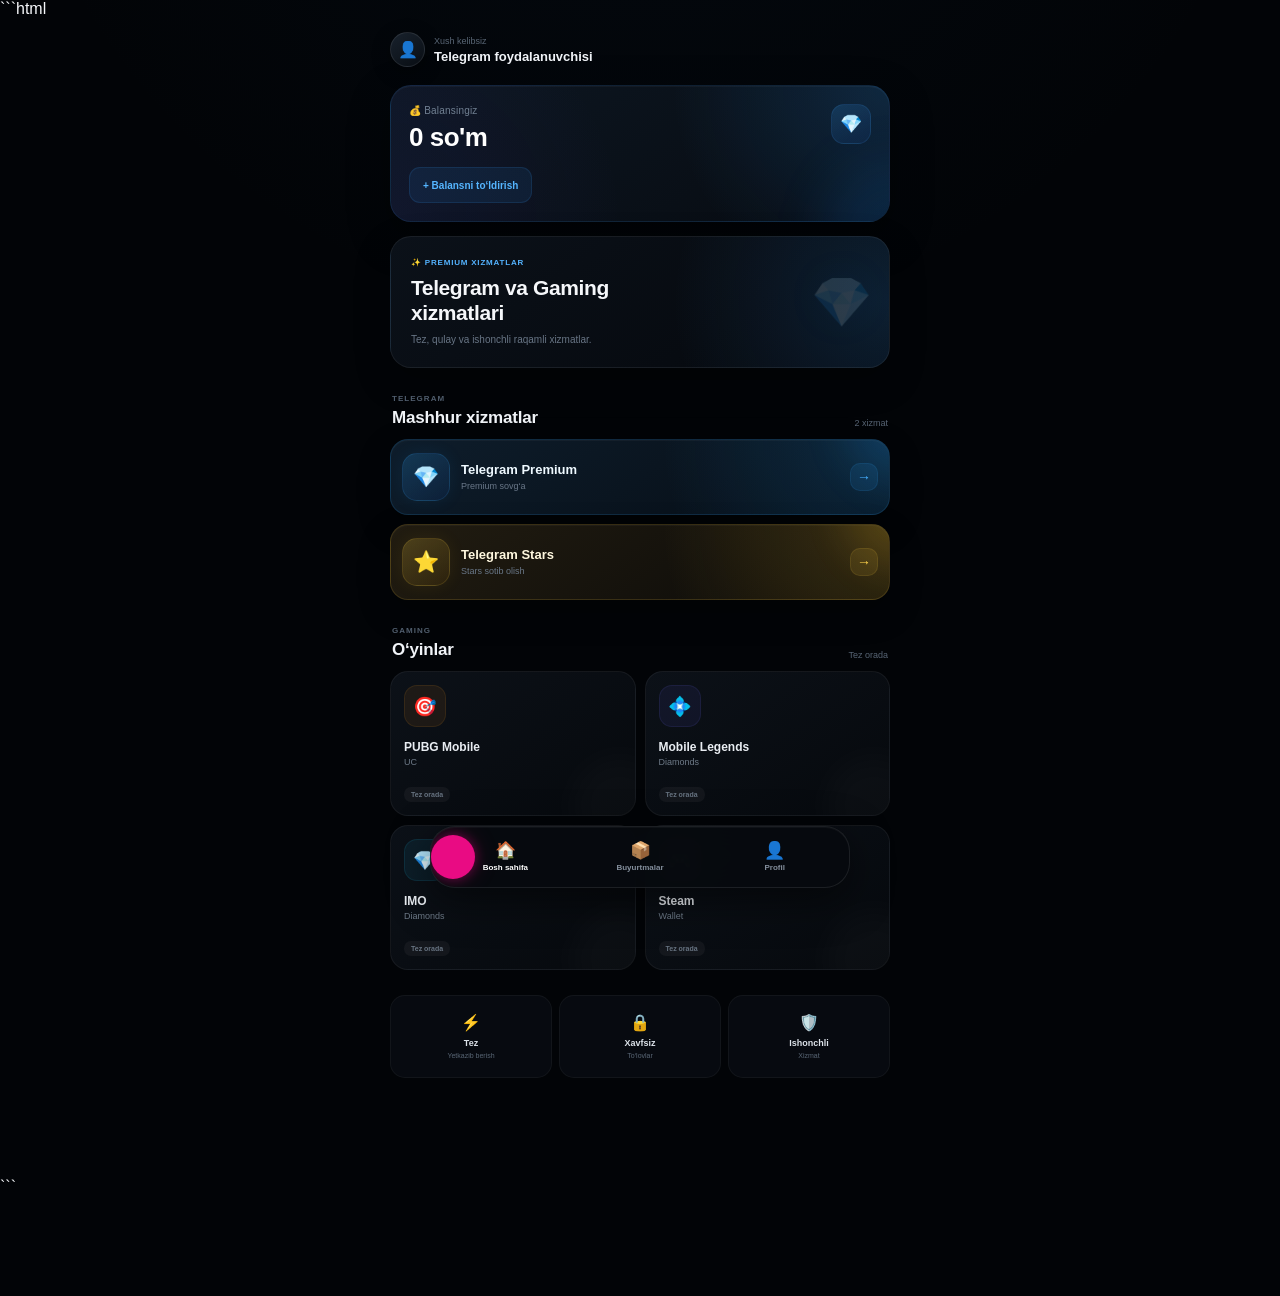
==== commit ad1c5589: "Update index.html" ====
--- a/index.html
+++ b/index.html
@@ -1,7 +1,6 @@
-
+```html
 <!DOCTYPE html>
 <html lang="uz">
-
 <head>
     <meta charset="UTF-8">
 
@@ -12,65 +11,39 @@
 
     <meta name="theme-color" content="#0b1118">
 
-    <meta
-        name="description"
-        content="Telegram Premium, Telegram Stars va gaming xizmatlari."
-    >
-
     <title>Premium Shop</title>
 
     <!-- Telegram Mini App -->
     <script src="https://telegram.org/js/telegram-web-app.js"></script>
 
-    <!-- Asosiy CSS -->
-    <link rel="stylesheet" href="style.css">
+    <!-- Main CSS -->
+    <link rel="stylesheet" href="style.css?v=23">
 </head>
 
 <body>
 
-    <!-- ================= BACKGROUND ================= -->
-
+    <!-- BACKGROUND -->
     <div class="animated-bg" aria-hidden="true">
         <div class="bg-orb bg-orb-1"></div>
         <div class="bg-orb bg-orb-2"></div>
         <div class="bg-orb bg-orb-3"></div>
     </div>
 
-
-    <!-- ================= APP ================= -->
-
+    <!-- APP -->
     <main class="app">
 
-        <!-- ================= HOME PAGE ================= -->
-
-        <section
-            id="homePage"
-            class="page active-page"
-        >
-
-            <!-- HEADER -->
-
+        <!-- HOME PAGE -->
+        <section id="homePage" class="page active-page">
+
+            <!-- TOP HEADER -->
             <header class="top-header">
-
                 <div class="profile-mini">
-
-                    <div
-                        class="user-avatar"
-                        id="userAvatar"
-                    >
-                        👤
-                    </div>
+                    <div class="user-avatar" id="userAvatar">👤</div>
 
                     <div class="user-info">
-
                         <span>Xush kelibsiz</span>
-
-                        <strong id="userName">
-                            Telegram foydalanuvchisi
-                        </strong>
-
-                    </div>
-
+                        <strong id="userName">Telegram foydalanuvchisi</strong>
+                    </div>
                 </div>
 
                 <button
@@ -81,37 +54,19 @@
                 >
                     🔔
                 </button>
-
             </header>
 
-
             <!-- WALLET CARD -->
-
             <section class="wallet-card">
-
                 <div class="wallet-glow"></div>
 
                 <div class="wallet-top">
-
-                    <div>
-
-                        <span class="wallet-label">
-                            💰 Balansingiz
-                        </span>
-
-                        <div
-                            class="wallet-balance"
-                            id="userBalance"
-                        >
-                            0 so'm
-                        </div>
-
-                    </div>
-
-                    <div class="wallet-icon">
-                        💎
-                    </div>
-
+                    <div>
+                        <span class="wallet-label">💰 Balansingiz</span>
+                        <div class="wallet-balance" id="userBalance">0 so'm</div>
+                    </div>
+
+                    <div class="wallet-icon">💎</div>
                 </div>
 
                 <button
@@ -121,19 +76,12 @@
                 >
                     + Balansni to‘ldirish
                 </button>
-
-            </section>
-
+            </section>
 
             <!-- HERO -->
-
             <section class="hero-card">
-
                 <div class="hero-content">
-
-                    <span class="hero-badge">
-                        ✨ PREMIUM XIZMATLAR
-                    </span>
+                    <span class="hero-badge">✨ PREMIUM XIZMATLAR</span>
 
                     <h1>
                         Telegram va Gaming
@@ -141,292 +89,157 @@
                         xizmatlari
                     </h1>
 
-                    <p>
-                        Tez, qulay va ishonchli
-                        raqamli xizmatlar.
-                    </p>
-
-                </div>
-
-                <div
-                    class="hero-decoration"
-                    aria-hidden="true"
-                >
-                    💎
-                </div>
-
-            </section>
-
+                    <p>Tez, qulay va ishonchli raqamli xizmatlar.</p>
+                </div>
+
+                <div class="hero-decoration" aria-hidden="true">💎</div>
+            </section>
 
             <!-- TELEGRAM SERVICES -->
-
             <section class="services-section">
-
                 <div class="section-heading">
-
-                    <div>
-
-                        <span class="section-kicker">
-                            TELEGRAM
-                        </span>
-
+                    <div>
+                        <span class="section-kicker">TELEGRAM</span>
                         <h2>Mashhur xizmatlar</h2>
-
-                    </div>
-
-                    <span class="section-count">
-                        2 xizmat
-                    </span>
-
+                    </div>
+
+                    <span class="section-count">2 xizmat</span>
                 </div>
 
                 <div class="service-grid">
 
-                    <!-- TELEGRAM PREMIUM -->
-
+                    <!-- PREMIUM -->
                     <button
                         type="button"
                         class="service-card premium-service"
                         id="premiumButton"
                     >
-
-                        <div class="service-icon">
-                            💎
+                        <div class="service-icon">💎</div>
+
+                        <div class="service-content">
+                            <strong>Telegram Premium</strong>
+                            <span>Premium sovg‘a</span>
                         </div>
 
-                        <div class="service-content">
-
-                            <strong>
-                                Telegram Premium
-                            </strong>
-
-                            <span>
-                                Premium sovg‘a
-                            </span>
-
-                        </div>
-
-                        <div class="service-arrow">
-                            →
-                        </div>
-
-                    </button>
-
-
-                    <!-- TELEGRAM STARS -->
-
+                        <div class="service-arrow">→</div>
+                    </button>
+
+                    <!-- STARS -->
                     <button
                         type="button"
                         class="service-card stars-service"
                         id="starsButton"
                     >
-
-                        <div class="service-icon">
-                            ⭐
+                        <div class="service-icon">⭐</div>
+
+                        <div class="service-content">
+                            <strong>Telegram Stars</strong>
+                            <span>Stars sotib olish</span>
                         </div>
 
-                        <div class="service-content">
-
-                            <strong>
-                                Telegram Stars
-                            </strong>
-
-                            <span>
-                                Stars sotib olish
-                            </span>
-
-                        </div>
-
-                        <div class="service-arrow">
-                            →
-                        </div>
-
-                    </button>
-
-                </div>
-
-            </section>
-
-
-            <!-- GAMING SERVICES -->
-
+                        <div class="service-arrow">→</div>
+                    </button>
+
+                </div>
+            </section>
+
+            <!-- GAMING -->
             <section class="services-section gaming-section">
-
                 <div class="section-heading">
-
-                    <div>
-
-                        <span class="section-kicker">
-                            GAMING
-                        </span>
-
+                    <div>
+                        <span class="section-kicker">GAMING</span>
                         <h2>O‘yinlar</h2>
-
-                    </div>
-
-                    <span class="section-count">
-                        Tez orada
-                    </span>
-
+                    </div>
+
+                    <span class="section-count">Tez orada</span>
                 </div>
 
                 <div class="gaming-grid">
-
-                    <!-- PUBG MOBILE -->
 
                     <button
                         type="button"
                         class="gaming-card coming-soon"
                         data-service="PUBG UC"
                     >
-
-                        <div class="gaming-icon pubg-icon">
-                            🎯
-                        </div>
-
+                        <div class="gaming-icon pubg-icon">🎯</div>
                         <strong>PUBG Mobile</strong>
-
                         <span>UC</span>
-
                         <small>Tez orada</small>
-
-                    </button>
-
-
-                    <!-- MOBILE LEGENDS -->
+                    </button>
 
                     <button
                         type="button"
                         class="gaming-card coming-soon"
                         data-service="MLBB Diamonds"
                     >
-
-                        <div class="gaming-icon mlbb-icon">
-                            💠
-                        </div>
-
+                        <div class="gaming-icon mlbb-icon">💠</div>
                         <strong>Mobile Legends</strong>
-
                         <span>Diamonds</span>
-
                         <small>Tez orada</small>
-
-                    </button>
-
-
-                    <!-- IMO -->
+                    </button>
 
                     <button
                         type="button"
                         class="gaming-card coming-soon"
                         data-service="IMO Diamonds"
                     >
-
-                        <div class="gaming-icon imo-icon">
-                            💎
-                        </div>
-
+                        <div class="gaming-icon imo-icon">💎</div>
                         <strong>IMO</strong>
-
                         <span>Diamonds</span>
-
                         <small>Tez orada</small>
-
-                    </button>
-
-
-                    <!-- STEAM -->
+                    </button>
 
                     <button
                         type="button"
                         class="gaming-card coming-soon"
                         data-service="Steam Wallet"
                     >
-
-                        <div class="gaming-icon steam-icon">
-                            🎮
-                        </div>
-
+                        <div class="gaming-icon steam-icon">🎮</div>
                         <strong>Steam</strong>
-
                         <span>Wallet</span>
-
                         <small>Tez orada</small>
-
-                    </button>
-
-                </div>
-
-            </section>
-
+                    </button>
+
+                </div>
+            </section>
 
             <!-- TRUST FEATURES -->
-
             <section class="trust-section">
 
                 <div class="trust-item">
-
-                    <div class="trust-icon">
-                        ⚡
-                    </div>
-
+                    <div class="trust-icon">⚡</div>
                     <div>
                         <strong>Tez</strong>
-
-                        <span>
-                            Yetkazib berish
-                        </span>
-                    </div>
-
+                        <span>Yetkazib berish</span>
+                    </div>
                 </div>
 
                 <div class="trust-item">
-
-                    <div class="trust-icon">
-                        🔒
-                    </div>
-
+                    <div class="trust-icon">🔒</div>
                     <div>
                         <strong>Xavfsiz</strong>
-
-                        <span>
-                            To‘lovlar
-                        </span>
-                    </div>
-
+                        <span>To‘lovlar</span>
+                    </div>
                 </div>
 
                 <div class="trust-item">
-
-                    <div class="trust-icon">
-                        🛡️
-                    </div>
-
+                    <div class="trust-icon">🛡️</div>
                     <div>
                         <strong>Ishonchli</strong>
-
-                        <span>
-                            Xizmat
-                        </span>
-                    </div>
-
-                </div>
-
-            </section>
-
+                        <span>Xizmat</span>
+                    </div>
+                </div>
+
+            </section>
         </section>
 
-
-        <!-- ================= ORDERS PAGE ================= -->
-
+        <!-- ORDERS PAGE -->
         <section
             id="ordersPage"
             class="page"
             style="display: none;"
         >
-
             <div class="page-header">
-
                 <button
                     type="button"
                     class="page-back-button"
@@ -437,93 +250,46 @@
                 </button>
 
                 <div>
-
-                    <span class="section-kicker">
-                        HISTORY
-                    </span>
-
+                    <span class="section-kicker">HISTORY</span>
                     <h1>Mening buyurtmalarim</h1>
-
-                </div>
-
+                </div>
             </div>
 
-            <div
-                id="ordersContent"
-                class="orders-container"
-                aria-live="polite"
-            >
-
+            <div id="ordersContent" class="orders-container">
                 <div class="orders-loading">
                     ⏳ Buyurtmalar yuklanmoqda...
                 </div>
-
             </div>
-
         </section>
 
-
-        <!-- ================= PROFILE PAGE ================= -->
-
+        <!-- PROFILE PAGE -->
         <section
             id="profilePage"
             class="page"
             style="display: none;"
         >
-
             <div class="page-header profile-page-header">
-
                 <div>
-
-                    <span class="section-kicker">
-                        ACCOUNT
-                    </span>
-
+                    <span class="section-kicker">ACCOUNT</span>
                     <h1>Profil</h1>
-
-                </div>
-
+                </div>
             </div>
 
-
             <!-- PROFILE CARD -->
-
             <section class="profile-card">
-
-                <div
-                    class="profile-avatar"
-                    id="profileAvatar"
-                >
-                    👤
-                </div>
+                <div class="profile-avatar" id="profileAvatar">👤</div>
 
                 <div class="profile-details">
-
-                    <strong id="profileName">
-                        Telegram foydalanuvchisi
-                    </strong>
-
-                    <span id="profileUsername">
-                        @username
-                    </span>
-
-                </div>
-
-            </section>
-
+                    <strong id="profileName">Telegram foydalanuvchisi</strong>
+                    <span id="profileUsername">@username</span>
+                </div>
+            </section>
 
             <!-- PROFILE BALANCE -->
-
             <section class="profile-balance-card">
-
                 <div>
-
                     <span>💰 Balans</span>
-
-                    <strong id="profileBalance">
-                        0 so'm
-                    </strong>
-
+                    <strong id="profileBalance">0 so'm</strong>
                 </div>
 
                 <button
@@ -533,143 +299,83 @@
                 >
                     +
                 </button>
-
-            </section>
-
+            </section>
 
             <!-- PROFILE MENU -->
-
             <div class="profile-menu">
-
-                <!-- ORDERS -->
 
                 <button
                     type="button"
                     class="profile-menu-item"
                     id="profileOrdersButton"
                 >
-
-                    <div class="menu-icon orders-menu-icon">
-                        📦
-                    </div>
+                    <div class="menu-icon orders-menu-icon">📦</div>
 
                     <div class="menu-content">
-
-                        <strong>
-                            Mening buyurtmalarim
-                        </strong>
-
-                        <span>
-                            Buyurtmalar tarixini ko‘rish
-                        </span>
-
-                    </div>
-
-                    <span class="menu-arrow">
-                        →
-                    </span>
-
-                </button>
-
-
-                <!-- REFERRAL -->
+                        <strong>Mening buyurtmalarim</strong>
+                        <span>Buyurtmalar tarixini ko‘rish</span>
+                    </div>
+
+                    <span class="menu-arrow">→</span>
+                </button>
 
                 <button
                     type="button"
                     class="profile-menu-item"
                     id="referralButton"
                 >
-
-                    <div class="menu-icon referral-menu-icon">
-                        🎁
-                    </div>
+                    <div class="menu-icon referral-menu-icon">🎁</div>
 
                     <div class="menu-content">
-
-                        <strong>
-                            Referal dasturi
-                        </strong>
-
-                        <span>
-                            Do‘stlaringizni taklif qiling
-                        </span>
-
-                    </div>
-
-                    <span class="menu-arrow">
-                        →
-                    </span>
-
-                </button>
-
-
-                <!-- SUPPORT -->
+                        <strong>Referal dasturi</strong>
+                        <span>Do‘stlaringizni taklif qiling</span>
+                    </div>
+
+                    <span class="menu-arrow">→</span>
+                </button>
 
                 <button
                     type="button"
                     class="profile-menu-item"
                     id="supportButton"
                 >
-
-                    <div class="menu-icon support-menu-icon">
-                        ❤️
-                    </div>
+                    <div class="menu-icon support-menu-icon">❤️</div>
 
                     <div class="menu-content">
-
-                        <strong>
-                            Loyihani qo‘llab-quvvatlash
-                        </strong>
-
-                        <span>
-                            Bizni qo‘llab-quvvatlang
-                        </span>
-
-                    </div>
-
-                    <span class="menu-arrow">
-                        →
-                    </span>
-
+                        <strong>Loyihani qo‘llab-quvvatlash</strong>
+                        <span>Bizni qo‘llab-quvvatlang</span>
+                    </div>
+
+                    <span class="menu-arrow">→</span>
                 </button>
 
             </div>
-
         </section>
 
-
-        <!-- ================= PRODUCTS / CHECKOUT ================= -->
-
+        <!-- PRODUCT / CHECKOUT AREA -->
         <section
             id="productsSection"
             class="products-page"
             style="display: none;"
         >
-
             <div id="products"></div>
-
         </section>
 
-
-        <!-- ================= BOTTOM NAVIGATION ================= -->
-
+        <!-- BOTTOM NAVIGATION -->
         <nav
             class="bottom-navigation"
             id="bottomNavigation"
             aria-label="Asosiy navigatsiya"
         >
 
-            <!-- PUSHTI SIRPANUVCHI SHAR -->
-
+            <!-- PINK SLIDING INDICATOR -->
             <span
                 class="nav-indicator"
                 id="navIndicator"
                 aria-hidden="true"
             ></span>
 
-
             <!-- HOME -->
-
             <button
                 type="button"
                 class="nav-item active"
@@ -678,20 +384,11 @@
                 aria-label="Bosh sahifa"
                 aria-current="page"
             >
-
-                <span class="nav-icon">
-                    🏠
-                </span>
-
-                <span class="nav-label">
-                    Bosh sahifa
-                </span>
-
+                <span class="nav-icon">🏠</span>
+                <span class="nav-label">Bosh sahifa</span>
             </button>
 
-
             <!-- ORDERS -->
-
             <button
                 type="button"
                 class="nav-item"
@@ -699,20 +396,11 @@
                 data-page="orders"
                 aria-label="Buyurtmalar"
             >
-
-                <span class="nav-icon">
-                    📦
-                </span>
-
-                <span class="nav-label">
-                    Buyurtmalar
-                </span>
-
+                <span class="nav-icon">📦</span>
+                <span class="nav-label">Buyurtmalar</span>
             </button>
 
-
             <!-- PROFILE -->
-
             <button
                 type="button"
                 class="nav-item"
@@ -720,25 +408,16 @@
                 data-page="profile"
                 aria-label="Profil"
             >
-
-                <span class="nav-icon">
-                    👤
-                </span>
-
-                <span class="nav-label">
-                    Profil
-                </span>
-
+                <span class="nav-icon">👤</span>
+                <span class="nav-label">Profil</span>
             </button>
 
         </nav>
-
     </main>
 
-
-    <!-- ================= SCRIPTS ================= -->
-
+    <!-- APP SCRIPT -->
     <script src="app.js?v=23"></script>
 
 </body>
 </html>
+```
--- a/style.css
+++ b/style.css
@@ -1,113 +1,4334 @@
+/* =========================================================
+   TELEGRAM SHOP — PREMIUM DARK UI
+   ========================================================= */
+
+:root {
+    --bg: #020407;
+    --bg-secondary: #05080d;
+
+    --card: rgba(11, 15, 21, 0.94);
+    --card-light: rgba(16, 21, 29, 0.96);
+
+    --border: rgba(255, 255, 255, 0.065);
+    --border-light: rgba(255, 255, 255, 0.10);
+
+    --text: #f5f7fa;
+    --text-secondary: #a5afbc;
+    --text-muted: #657180;
+
+    --blue: #2ea8ff;
+    --blue-dark: #1677ff;
+
+    --gold: #ffd43b;
+    --gold-dark: #ffb300;
+
+    --green: #32d74b;
+    --red: #ff453a;
+
+    --radius: 18px;
+}
+
+
+/* =========================================================
+   RESET
+   ========================================================= */
+
+* {
+    box-sizing: border-box;
+    margin: 0;
+    padding: 0;
+
+    -webkit-tap-highlight-color: transparent;
+}
+
+html {
+    width: 100%;
+    min-height: 100%;
+
+    background: var(--bg);
+}
+
 body {
-    padding-bottom: 90px !important;
-}
-
-/* =========================================================
-   FINAL OVERRIDES — NAVIGATION & NOTIFICATIONS
-   Mavjud barcha sahifa stillari saqlangan.
-   ========================================================= */
-
-/* Faqat headerdagi yuqori-o'ng notification tugmasini yashirish.
-   Pastki navigationdagi qo'ng'iroqcha alohida boshqariladi. */
+    width: 100%;
+    min-height: 100vh;
+
+    margin: 0;
+
+    background:
+        radial-gradient(
+            circle at 50% -25%,
+            rgba(25, 75, 125, 0.08),
+            transparent 38%
+        ),
+        #020407;
+
+    color: var(--text);
+
+    font-family:
+        -apple-system,
+        BlinkMacSystemFont,
+        "SF Pro Display",
+        "SF Pro Text",
+        "Segoe UI",
+        Roboto,
+        Arial,
+        sans-serif;
+
+    overflow-x: hidden;
+}
+
+
+/* =========================================================
+   BACKGROUND
+   ========================================================= */
+
+.animated-bg {
+    position: fixed;
+
+    inset: 0;
+
+    z-index: -1;
+
+    overflow: hidden;
+
+    pointer-events: none;
+
+    background: #020407;
+}
+
+.bg-orb {
+    position: absolute;
+
+    border-radius: 50%;
+
+    filter: blur(90px);
+
+    opacity: 0.08;
+}
+
+.bg-orb-1 {
+    width: 240px;
+    height: 240px;
+
+    top: -140px;
+    left: -100px;
+
+    background: #168cff;
+}
+
+.bg-orb-2 {
+    width: 220px;
+    height: 220px;
+
+    right: -130px;
+    top: 25%;
+
+    background: #6b42ff;
+
+    opacity: 0.045;
+}
+
+.bg-orb-3 {
+    width: 200px;
+    height: 200px;
+
+    bottom: -120px;
+    left: 25%;
+
+    background: #0f8fff;
+
+    opacity: 0.035;
+}
+
+
+/* =========================================================
+   MAIN APP
+   ========================================================= */
+
+.app {
+    position: relative;
+
+    width: 100%;
+    max-width: 540px;
+
+    min-height: 100vh;
+
+    margin: 0 auto;
+
+    padding:
+        calc(14px + env(safe-area-inset-top))
+        15px
+        calc(88px + env(safe-area-inset-bottom));
+}
+
+
+/* =========================================================
+   PAGES
+   ========================================================= */
+
+.page {
+    width: 100%;
+
+    animation: pageAppear 0.22s ease;
+}
+
+.active-page {
+    display: block;
+}
+
+@keyframes pageAppear {
+    from {
+        opacity: 0;
+        transform: translateY(5px);
+    }
+
+    to {
+        opacity: 1;
+        transform: translateY(0);
+    }
+}
+
+
+/* =========================================================
+   TOP HEADER
+   ========================================================= */
+
+.top-header {
+    display: flex;
+
+    align-items: center;
+    justify-content: space-between;
+
+    width: 100%;
+
+    margin-bottom: 18px;
+}
+
+
+/* =========================================================
+   MINI PROFILE
+   ========================================================= */
+
+.profile-mini {
+    display: flex;
+
+    align-items: center;
+
+    gap: 9px;
+
+    min-width: 0;
+}
+
+
+/* SMALL AVATAR */
+
+.user-avatar {
+    display: flex;
+
+    align-items: center;
+    justify-content: center;
+
+    width: 35px;
+    height: 35px;
+
+    min-width: 35px;
+    min-height: 35px;
+
+    overflow: hidden;
+
+    border-radius: 50%;
+
+    background:
+        linear-gradient(
+            145deg,
+            #18212c,
+            #0a0f15
+        );
+
+    border: 1px solid rgba(255,255,255,0.09);
+
+    color: #b8c4d2;
+
+    font-size: 16px;
+
+    box-shadow:
+        0 5px 18px rgba(0,0,0,0.35);
+}
+
+.user-avatar img {
+    width: 100%;
+    height: 100%;
+
+    object-fit: cover;
+
+    border-radius: 50%;
+}
+
+
+/* USER TEXT */
+
+.user-info {
+    display: flex;
+
+    flex-direction: column;
+
+    justify-content: center;
+
+    min-width: 0;
+}
+
+.user-info span {
+    display: block;
+
+    font-size: 9px;
+
+    line-height: 12px;
+
+    color: #596675;
+
+    margin-bottom: 1px;
+}
+
+.user-info strong {
+    display: block;
+
+    max-width: 210px;
+
+    overflow: hidden;
+
+    white-space: nowrap;
+
+    text-overflow: ellipsis;
+
+    font-size: 13px;
+
+    line-height: 17px;
+
+    font-weight: 750;
+
+    color: #f1f4f8;
+}
+
+
+/* =========================================================
+   NOTIFICATION BUTTON
+   ========================================================= */
+
 .notification-button {
-    display: none !important;
-}
-
-/* Floating bottom navigation — qora panel */
+    display: flex;
+
+    align-items: center;
+    justify-content: center;
+
+    width: 36px;
+    height: 36px;
+
+    border-radius: 12px;
+
+    border: 1px solid rgba(255,255,255,0.065);
+
+    background:
+        rgba(255,255,255,0.035);
+
+    color: #aeb8c4;
+
+    font-size: 15px;
+
+    cursor: pointer;
+
+    transition:
+        transform 0.18s ease,
+        background 0.18s ease;
+}
+
+.notification-button:active {
+    transform: scale(0.91);
+}
+
+.notification-button:hover {
+    background: rgba(255,255,255,0.06);
+}
+
+
+/* =========================================================
+   WALLET
+   ========================================================= */
+
+.wallet-card {
+    position: relative;
+
+    overflow: hidden;
+
+    width: 100%;
+
+    padding: 18px;
+
+    margin-bottom: 14px;
+
+    border-radius: 21px;
+
+    background:
+        radial-gradient(
+            circle at 100% 0%,
+            rgba(43,155,255,0.18),
+            transparent 42%
+        ),
+        radial-gradient(
+            circle at 0% 100%,
+            rgba(85,54,220,0.08),
+            transparent 45%
+        ),
+        linear-gradient(
+            145deg,
+            #0d1722,
+            #070b11
+        );
+
+    border: 1px solid rgba(62,158,255,0.12);
+
+    box-shadow:
+        0 15px 40px rgba(0,0,0,0.35),
+        inset 0 1px rgba(255,255,255,0.035);
+}
+
+.wallet-glow {
+    position: absolute;
+
+    width: 150px;
+    height: 150px;
+
+    right: -85px;
+    bottom: -90px;
+
+    border-radius: 50%;
+
+    background: rgba(30,143,255,0.13);
+
+    filter: blur(25px);
+
+    pointer-events: none;
+}
+
+.wallet-top {
+    position: relative;
+
+    z-index: 2;
+
+    display: flex;
+
+    align-items: flex-start;
+
+    justify-content: space-between;
+}
+
+.wallet-label {
+    display: block;
+
+    font-size: 10px;
+
+    line-height: 14px;
+
+    color: #718092;
+
+    letter-spacing: 0.02em;
+}
+
+.wallet-balance {
+    margin-top: 4px;
+
+    font-size: 26px;
+
+    line-height: 31px;
+
+    font-weight: 800;
+
+    letter-spacing: -0.5px;
+
+    color: #ffffff;
+}
+
+.wallet-icon {
+    display: flex;
+
+    align-items: center;
+    justify-content: center;
+
+    width: 40px;
+    height: 40px;
+
+    border-radius: 13px;
+
+    background:
+        linear-gradient(
+            145deg,
+            rgba(53,165,255,0.18),
+            rgba(47,102,255,0.07)
+        );
+
+    border: 1px solid rgba(65,166,255,0.12);
+
+    font-size: 18px;
+}
+
+.wallet-button {
+    position: relative;
+
+    z-index: 2;
+
+    margin-top: 14px;
+
+    height: 36px;
+
+    padding: 0 13px;
+
+    border-radius: 11px;
+
+    border: 1px solid rgba(57,164,255,0.13);
+
+    background:
+        rgba(43,157,255,0.09);
+
+    color: #55b5ff;
+
+    font-size: 10px;
+
+    font-weight: 700;
+
+    cursor: pointer;
+
+    transition:
+        transform 0.18s ease,
+        background 0.18s ease;
+}
+
+.wallet-button:active {
+    transform: scale(0.96);
+}
+
+.wallet-button:hover {
+    background: rgba(43,157,255,0.15);
+}
+
+
+/* =========================================================
+   HERO
+   ========================================================= */
+
+.hero-card {
+    position: relative;
+
+    overflow: hidden;
+
+    display: flex;
+
+    align-items: center;
+
+    justify-content: space-between;
+
+    min-height: 132px;
+
+    padding: 20px;
+
+    margin-bottom: 25px;
+
+    border-radius: 21px;
+
+    background:
+        radial-gradient(
+            circle at 100% 50%,
+            rgba(55,159,255,0.15),
+            transparent 43%
+        ),
+        linear-gradient(
+            145deg,
+            #0b1119,
+            #05080d
+        );
+
+    border: 1px solid rgba(255,255,255,0.065);
+
+    box-shadow:
+        0 13px 35px rgba(0,0,0,0.28);
+}
+
+.hero-content {
+    position: relative;
+
+    z-index: 2;
+
+    max-width: 78%;
+}
+
+.hero-badge {
+    display: inline-block;
+
+    margin-bottom: 8px;
+
+    font-size: 8px;
+
+    font-weight: 800;
+
+    letter-spacing: 0.10em;
+
+    color: #54b3ff;
+}
+
+.hero-card h1 {
+    font-size: 21px;
+
+    line-height: 25px;
+
+    letter-spacing: -0.4px;
+
+    font-weight: 800;
+
+    color: #f5f7fa;
+}
+
+.hero-card p {
+    margin-top: 7px;
+
+    font-size: 10px;
+
+    line-height: 15px;
+
+    color: #687585;
+}
+
+.hero-decoration {
+    position: absolute;
+
+    right: 17px;
+
+    top: 50%;
+
+    transform: translateY(-50%);
+
+    font-size: 49px;
+
+    opacity: 0.15;
+
+    filter:
+        drop-shadow(
+            0 0 25px rgba(50,160,255,0.35)
+        );
+}
+
+
+/* =========================================================
+   SECTION HEADINGS
+   ========================================================= */
+
+.services-section {
+    width: 100%;
+
+    margin-bottom: 25px;
+}
+
+.section-heading {
+    display: flex;
+
+    align-items: flex-end;
+
+    justify-content: space-between;
+
+    margin-bottom: 11px;
+
+    padding: 0 2px;
+}
+
+.section-kicker {
+    display: block;
+
+    margin-bottom: 3px;
+
+    font-size: 8px;
+
+    line-height: 11px;
+
+    font-weight: 800;
+
+    letter-spacing: 0.13em;
+
+    color: #536171;
+}
+
+.section-heading h2 {
+    font-size: 17px;
+
+    line-height: 21px;
+
+    font-weight: 800;
+
+    letter-spacing: -0.2px;
+
+    color: #f1f4f8;
+}
+
+.section-count {
+    font-size: 9px;
+
+    color: #586575;
+
+    white-space: nowrap;
+}
+
+
+/* =========================================================
+   TELEGRAM SERVICE GRID
+   ========================================================= */
+
+.service-grid {
+    display: flex;
+
+    flex-direction: column;
+
+    gap: 9px;
+}
+
+
+/* =========================================================
+   SERVICE CARD BASE
+   ========================================================= */
+
+.service-card {
+    position: relative;
+
+    display: flex;
+
+    align-items: center;
+
+    width: 100%;
+
+    min-height: 72px;
+
+    padding: 10px 11px;
+
+    border-radius: 18px;
+
+    overflow: hidden;
+
+    border: 1px solid rgba(255,255,255,0.065);
+
+    cursor: pointer;
+
+    text-align: left;
+
+    font-family: inherit;
+
+    transition:
+        transform 0.18s ease,
+        border-color 0.18s ease,
+        box-shadow 0.18s ease;
+}
+
+.service-card:active {
+    transform: scale(0.975);
+}
+
+
+/* SERVICE ICON */
+
+.service-icon {
+    position: relative;
+
+    z-index: 2;
+
+    display: flex;
+
+    align-items: center;
+    justify-content: center;
+
+    width: 48px;
+    height: 48px;
+
+    min-width: 48px;
+
+    margin-right: 11px;
+
+    border-radius: 15px;
+
+    font-size: 21px;
+
+    border: 1px solid rgba(255,255,255,0.07);
+}
+
+
+/* SERVICE TEXT */
+
+.service-content {
+    position: relative;
+
+    z-index: 2;
+
+    flex: 1;
+
+    min-width: 0;
+
+    display: flex;
+
+    flex-direction: column;
+}
+
+.service-content strong {
+    display: block;
+
+    overflow: hidden;
+
+    white-space: nowrap;
+
+    text-overflow: ellipsis;
+
+    font-size: 13px;
+
+    line-height: 17px;
+
+    font-weight: 800;
+}
+
+.service-content span {
+    display: block;
+
+    margin-top: 2px;
+
+    font-size: 9px;
+
+    line-height: 13px;
+
+    color: #697788;
+}
+
+
+/* SERVICE ARROW */
+
+.service-arrow {
+    position: relative;
+
+    z-index: 2;
+
+    display: flex;
+
+    align-items: center;
+    justify-content: center;
+
+    width: 28px;
+    height: 28px;
+
+    min-width: 28px;
+
+    margin-left: 8px;
+
+    border-radius: 10px;
+
+    font-size: 14px;
+
+    transition:
+        transform 0.18s ease;
+}
+
+.service-card:hover .service-arrow {
+    transform: translateX(2px);
+}
+
+
+/* =========================================================
+   PREMIUM SERVICE
+   ========================================================= */
+
+.premium-service {
+    background:
+        radial-gradient(
+            circle at 100% 0%,
+            rgba(40,166,255,0.18),
+            transparent 45%
+        ),
+        linear-gradient(
+            145deg,
+            #0e1d2b,
+            #060d15
+        );
+
+    border-color: rgba(54,171,255,0.14);
+
+    box-shadow:
+        0 12px 32px rgba(0,0,0,0.30),
+        inset 0 1px rgba(255,255,255,0.035);
+}
+
+.premium-service::after {
+    content: "";
+
+    position: absolute;
+
+    width: 130px;
+    height: 130px;
+
+    right: -85px;
+    top: -85px;
+
+    border-radius: 50%;
+
+    background: rgba(36,164,255,0.13);
+
+    filter: blur(20px);
+}
+
+.premium-service .service-icon {
+    background:
+        linear-gradient(
+            145deg,
+            rgba(46,170,255,0.20),
+            rgba(26,100,255,0.08)
+        );
+
+    border-color: rgba(57,171,255,0.14);
+
+    box-shadow:
+        0 0 18px rgba(35,148,255,0.08);
+}
+
+.premium-service .service-content strong {
+    color: #eff9ff;
+}
+
+.premium-service .service-arrow {
+    background: rgba(45,166,255,0.11);
+
+    border: 1px solid rgba(54,170,255,0.10);
+
+    color: #46afff;
+}
+
+.premium-service:hover {
+    border-color: rgba(54,171,255,0.27);
+
+    box-shadow:
+        0 15px 38px rgba(0,0,0,0.38),
+        0 0 30px rgba(37,145,255,0.07);
+}
+
+
+/* =========================================================
+   STARS SERVICE
+   ========================================================= */
+
+.stars-service {
+    background:
+        radial-gradient(
+            circle at 100% 0%,
+            rgba(255,204,55,0.18),
+            transparent 45%
+        ),
+        linear-gradient(
+            145deg,
+            #211c11,
+            #0b0a08
+        );
+
+    border-color: rgba(255,204,64,0.14);
+
+    box-shadow:
+        0 12px 32px rgba(0,0,0,0.30),
+        inset 0 1px rgba(255,255,255,0.035);
+}
+
+.stars-service::after {
+    content: "";
+
+    position: absolute;
+
+    width: 130px;
+    height: 130px;
+
+    right: -85px;
+    top: -85px;
+
+    border-radius: 50%;
+
+    background: rgba(255,198,43,0.12);
+
+    filter: blur(20px);
+}
+
+.stars-service .service-icon {
+    background:
+        linear-gradient(
+            145deg,
+            rgba(255,212,69,0.20),
+            rgba(255,165,0,0.07)
+        );
+
+    border-color: rgba(255,210,69,0.14);
+
+    box-shadow:
+        0 0 18px rgba(255,194,42,0.07);
+}
+
+.stars-service .service-content strong {
+    color: #fff8df;
+}
+
+.stars-service .service-arrow {
+    background: rgba(255,205,59,0.10);
+
+    border: 1px solid rgba(255,208,67,0.10);
+
+    color: #ffd34c;
+}
+
+.stars-service:hover {
+    border-color: rgba(255,205,66,0.27);
+
+    box-shadow:
+        0 15px 38px rgba(0,0,0,0.38),
+        0 0 30px rgba(255,193,38,0.06);
+}
+
+
+/* =========================================================
+   GAMING GRID
+   ========================================================= */
+
+.gaming-section {
+    margin-top: 4px;
+}
+
+.gaming-grid {
+    display: grid;
+
+    grid-template-columns: repeat(2, minmax(0, 1fr));
+
+    gap: 9px;
+}
+
+
+/* =========================================================
+   GAMING CARD
+   ========================================================= */
+
+.gaming-card {
+    position: relative;
+
+    display: flex;
+
+    flex-direction: column;
+
+    align-items: flex-start;
+
+    min-height: 137px;
+
+    padding: 13px;
+
+    overflow: hidden;
+
+    border-radius: 18px;
+
+    border: 1px solid rgba(255,255,255,0.055);
+
+    background:
+        linear-gradient(
+            145deg,
+            #0c1118,
+            #06090d
+        );
+
+    color: #ffffff;
+
+    font-family: inherit;
+
+    text-align: left;
+
+    cursor: pointer;
+
+    transition:
+        transform 0.18s ease,
+        border-color 0.18s ease;
+}
+
+.gaming-card:active {
+    transform: scale(0.97);
+}
+
+.gaming-card::after {
+    content: "";
+
+    position: absolute;
+
+    right: -35px;
+    bottom: -40px;
+
+    width: 100px;
+    height: 100px;
+
+    border-radius: 50%;
+
+    background: rgba(255,255,255,0.025);
+
+    filter: blur(15px);
+}
+
+.gaming-icon {
+    position: relative;
+
+    z-index: 2;
+
+    display: flex;
+
+    align-items: center;
+    justify-content: center;
+
+    width: 42px;
+    height: 42px;
+
+    margin-bottom: 12px;
+
+    border-radius: 13px;
+
+    font-size: 19px;
+
+    background: rgba(255,255,255,0.045);
+
+    border: 1px solid rgba(255,255,255,0.06);
+}
+
+.gaming-card strong {
+    position: relative;
+
+    z-index: 2;
+
+    font-size: 12px;
+
+    line-height: 16px;
+
+    font-weight: 750;
+
+    color: #e9edf2;
+}
+
+.gaming-card > span {
+    position: relative;
+
+    z-index: 2;
+
+    margin-top: 2px;
+
+    font-size: 9px;
+
+    color: #6e7a88;
+}
+
+.gaming-card small {
+    position: relative;
+
+    z-index: 2;
+
+    margin-top: auto;
+
+    padding: 4px 7px;
+
+    border-radius: 7px;
+
+    background: rgba(255,255,255,0.045);
+
+    color: #687482;
+
+    font-size: 7px;
+
+    font-weight: 700;
+}
+
+
+/* GAMING COLORS */
+
+.pubg-icon {
+    background: rgba(255,155,30,0.08);
+
+    border-color: rgba(255,155,30,0.10);
+}
+
+.mlbb-icon {
+    background: rgba(100,100,255,0.08);
+
+    border-color: rgba(120,110,255,0.10);
+}
+
+.imo-icon {
+    background: rgba(35,200,255,0.08);
+
+    border-color: rgba(35,200,255,0.10);
+}
+
+.steam-icon {
+    background: rgba(70,100,150,0.10);
+
+    border-color: rgba(80,110,160,0.12);
+}
+
+
+/* =========================================================
+   TRUST SECTION
+   ========================================================= */
+
+.trust-section {
+    display: grid;
+
+    grid-template-columns: repeat(3, 1fr);
+
+    gap: 7px;
+
+    margin-top: 2px;
+}
+
+.trust-item {
+    display: flex;
+
+    flex-direction: column;
+
+    align-items: center;
+
+    justify-content: center;
+
+    min-height: 83px;
+
+    padding: 8px 4px;
+
+    border-radius: 15px;
+
+    background:
+        rgba(10,14,20,0.78);
+
+    border: 1px solid rgba(255,255,255,0.045);
+
+    text-align: center;
+}
+
+.trust-icon {
+    margin-bottom: 5px;
+
+    font-size: 16px;
+}
+
+.trust-item strong {
+    display: block;
+
+    font-size: 9px;
+
+    line-height: 13px;
+
+    color: #dce2e9;
+}
+
+.trust-item span {
+    display: block;
+
+    margin-top: 1px;
+
+    font-size: 7px;
+
+    line-height: 10px;
+
+    color: #596675;
+}
+
+
+/* =========================================================
+   PAGE HEADER
+   ========================================================= */
+
+.page-header {
+    display: flex;
+
+    align-items: center;
+
+    gap: 11px;
+
+    margin-bottom: 19px;
+}
+
+.page-header h1 {
+    font-size: 21px;
+
+    line-height: 25px;
+
+    font-weight: 800;
+
+    letter-spacing: -0.4px;
+
+    color: #f3f6fa;
+}
+
+.page-back-button {
+    display: flex;
+
+    align-items: center;
+    justify-content: center;
+
+    width: 37px;
+    height: 37px;
+
+    min-width: 37px;
+
+    border-radius: 12px;
+
+    border: 1px solid rgba(255,255,255,0.065);
+
+    background:
+        rgba(255,255,255,0.035);
+
+    color: #c2cbd5;
+
+    font-size: 24px;
+
+    line-height: 1;
+
+    cursor: pointer;
+
+    transition:
+        transform 0.18s ease,
+        background 0.18s ease;
+}
+
+.page-back-button:active {
+    transform: scale(0.91);
+}
+
+
+/* =========================================================
+   PROFILE PAGE
+   ========================================================= */
+
+.profile-page-header {
+    margin-bottom: 15px;
+}
+
+
+/* =========================================================
+   PROFILE CARD
+   ========================================================= */
+
+.profile-card {
+    display: flex;
+
+    align-items: center;
+
+    gap: 11px;
+
+    width: 100%;
+
+    min-height: 66px;
+
+    padding: 11px 13px;
+
+    margin-bottom: 10px;
+
+    border-radius: 18px;
+
+    background:
+        linear-gradient(
+            145deg,
+            #0d131b,
+            #070a0f
+        );
+
+    border: 1px solid rgba(255,255,255,0.065);
+
+    box-shadow:
+        0 9px 28px rgba(0,0,0,0.25);
+}
+
+
+/* PROFILE AVATAR */
+
+.profile-avatar {
+    display: flex;
+
+    align-items: center;
+    justify-content: center;
+
+    width: 38px !important;
+    height: 38px !important;
+
+    min-width: 38px !important;
+    min-height: 38px !important;
+
+    overflow: hidden;
+
+    border-radius: 50%;
+
+    background:
+        linear-gradient(
+            145deg,
+            #192330,
+            #090e14
+        );
+
+    border: 1px solid rgba(255,255,255,0.09);
+
+    color: #b6c2cf;
+
+    font-size: 17px;
+}
+
+.profile-avatar img {
+    width: 100%;
+    height: 100%;
+
+    object-fit: cover;
+
+    border-radius: 50%;
+}
+
+
+/* PROFILE NAME */
+
+.profile-details {
+    display: flex;
+
+    flex-direction: column;
+
+    justify-content: center;
+
+    min-width: 0;
+}
+
+.profile-details strong {
+    display: block;
+
+    max-width: 240px;
+
+    overflow: hidden;
+
+    white-space: nowrap;
+
+    text-overflow: ellipsis;
+
+    font-size: 14px;
+
+    line-height: 18px;
+
+    font-weight: 800;
+
+    color: #f2f5f8;
+}
+
+.profile-details span {
+    display: block;
+
+    margin-top: 1px;
+
+    max-width: 240px;
+
+    overflow: hidden;
+
+    white-space: nowrap;
+
+    text-overflow: ellipsis;
+
+    font-size: 10px;
+
+    line-height: 14px;
+
+    color: #687586;
+}
+
+
+/* =========================================================
+   PROFILE BALANCE
+   ========================================================= */
+
+.profile-balance-card {
+    display: flex;
+
+    align-items: center;
+
+    justify-content: space-between;
+
+    min-height: 69px;
+
+    padding: 13px 14px;
+
+    margin-bottom: 13px;
+
+    border-radius: 17px;
+
+    background:
+        radial-gradient(
+            circle at 100% 0%,
+            rgba(43,157,255,0.13),
+            transparent 43%
+        ),
+        linear-gradient(
+            145deg,
+            #0d1721,
+            #070b10
+        );
+
+    border: 1px solid rgba(48,158,255,0.09);
+}
+
+.profile-balance-card div {
+    display: flex;
+
+    flex-direction: column;
+}
+
+.profile-balance-card div span {
+    font-size: 9px;
+
+    color: #687586;
+}
+
+.profile-balance-card div strong {
+    margin-top: 3px;
+
+    font-size: 18px;
+
+    line-height: 22px;
+
+    font-weight: 800;
+
+    color: #ffffff;
+}
+
+.profile-balance-card button {
+    display: flex;
+
+    align-items: center;
+    justify-content: center;
+
+    width: 36px;
+    height: 36px;
+
+    border-radius: 11px;
+
+    border: 1px solid rgba(50,160,255,0.13);
+
+    background:
+        rgba(44,158,255,0.10);
+
+    color: #4eafff;
+
+    font-size: 20px;
+
+    cursor: pointer;
+
+    transition:
+        transform 0.18s ease;
+}
+
+.profile-balance-card button:active {
+    transform: scale(0.9);
+}
+
+
+/* =========================================================
+   PROFILE MENU
+   ========================================================= */
+
+.profile-menu {
+    display: flex;
+
+    flex-direction: column;
+
+    gap: 8px;
+}
+
+.profile-menu-item {
+    position: relative;
+
+    display: flex;
+
+    align-items: center;
+
+    width: 100%;
+
+    min-height: 64px;
+
+    padding: 9px 11px;
+
+    border-radius: 17px;
+
+    border: 1px solid rgba(255,255,255,0.06);
+
+    background:
+        linear-gradient(
+            145deg,
+            #0d1219,
+            #070a0f
+        );
+
+    color: #ffffff;
+
+    text-align: left;
+
+    font-family: inherit;
+
+    cursor: pointer;
+
+    transition:
+        transform 0.18s ease,
+        border-color 0.18s ease,
+        background 0.18s ease;
+}
+
+.profile-menu-item:active {
+    transform: scale(0.975);
+}
+
+.profile-menu-item:hover {
+    border-color: rgba(58,158,255,0.16);
+
+    background:
+        linear-gradient(
+            145deg,
+            #101821,
+            #080c12
+        );
+}
+
+
+/* MENU ICON */
+
+.menu-icon {
+    display: flex;
+
+    align-items: center;
+    justify-content: center;
+
+    width: 38px;
+    height: 38px;
+
+    min-width: 38px;
+
+    margin-right: 10px;
+
+    border-radius: 12px;
+
+    font-size: 17px;
+
+    background: rgba(255,255,255,0.045);
+
+    border: 1px solid rgba(255,255,255,0.055);
+}
+
+.orders-menu-icon {
+    background: rgba(55,158,255,0.08);
+
+    border-color: rgba(55,158,255,0.10);
+}
+
+.referral-menu-icon {
+    background: rgba(255,193,48,0.08);
+
+    border-color: rgba(255,193,48,0.10);
+}
+
+.support-menu-icon {
+    background: rgba(255,75,90,0.07);
+
+    border-color: rgba(255,75,90,0.09);
+}
+
+
+/* MENU CONTENT */
+
+.menu-content {
+    flex: 1;
+
+    min-width: 0;
+
+    display: flex;
+
+    flex-direction: column;
+}
+
+.menu-content strong {
+    display: block;
+
+    overflow: hidden;
+
+    white-space: nowrap;
+
+    text-overflow: ellipsis;
+
+    font-size: 11px;
+
+    line-height: 15px;
+
+    font-weight: 750;
+
+    color: #e9edf2;
+}
+
+.menu-content span {
+    display: block;
+
+    margin-top: 2px;
+
+    overflow: hidden;
+
+    white-space: nowrap;
+
+    text-overflow: ellipsis;
+
+    font-size: 8px;
+
+    line-height: 12px;
+
+    color: #606d7c;
+}
+
+.menu-arrow {
+    margin-left: 8px;
+
+    color: #52606e;
+
+    font-size: 15px;
+}
+
+
+/* =========================================================
+   ORDERS
+   ========================================================= */
+
+.orders-container {
+    display: flex;
+
+    flex-direction: column;
+
+    gap: 8px;
+}
+
+.orders-loading {
+    display: flex;
+
+    align-items: center;
+    justify-content: center;
+
+    min-height: 100px;
+
+    border-radius: 17px;
+
+    background:
+        rgba(10,14,20,0.8);
+
+    border: 1px solid rgba(255,255,255,0.05);
+
+    color: #697685;
+
+    font-size: 11px;
+}
+
+.order-card {
+    padding: 14px;
+
+    border-radius: 17px;
+
+    background:
+        linear-gradient(
+            145deg,
+            #0d131a,
+            #070a0f
+        );
+
+    border: 1px solid rgba(255,255,255,0.055);
+
+    box-shadow:
+        0 7px 22px rgba(0,0,0,0.20);
+}
+
+.order-title {
+    font-size: 12px;
+
+    font-weight: 750;
+
+    color: #e9edf2;
+}
+
+.order-meta {
+    margin-top: 5px;
+
+    font-size: 9px;
+
+    line-height: 14px;
+
+    color: #647181;
+}
+
+
+/* =========================================================
+   PRODUCTS PAGE
+   ========================================================= */
+
+.products-page {
+    width: 100%;
+}
+
+#products {
+    display: flex;
+
+    flex-direction: column;
+
+    gap: 9px;
+}
+
+
+/* PRODUCT OPTION */
+
+.product-option {
+    width: 100%;
+
+    padding: 14px;
+
+    border-radius: 17px;
+
+    background:
+        linear-gradient(
+            145deg,
+            #0d131a,
+            #070a0f
+        );
+
+    border: 1px solid rgba(255,255,255,0.06);
+
+    color: #ffffff;
+
+    cursor: pointer;
+
+    transition:
+        transform 0.18s ease,
+        border-color 0.18s ease,
+        box-shadow 0.18s ease;
+}
+
+.product-option:active {
+    transform: scale(0.975);
+}
+
+.product-option.selected {
+    border-color: rgba(45,161,255,0.38);
+
+    box-shadow:
+        0 0 28px rgba(35,145,255,0.07);
+
+    background:
+        linear-gradient(
+            145deg,
+            #0d1c2a,
+            #070d14
+        );
+}
+
+
+/* =========================================================
+   GENERAL BUTTONS
+   ========================================================= */
+
+button {
+    font-family: inherit;
+}
+
+button:focus {
+    outline: none;
+}
+
+
+/* =========================================================
+   PRIMARY BUTTON
+   ========================================================= */
+
+.primary-button {
+    width: 100%;
+
+    min-height: 49px;
+
+    border: 0;
+
+    border-radius: 15px;
+
+    background:
+        linear-gradient(
+            135deg,
+            #2496ff,
+            #1169e9
+        );
+
+    color: #ffffff;
+
+    font-size: 12px;
+
+    font-weight: 750;
+
+    box-shadow:
+        0 10px 25px rgba(21,113,235,0.20),
+        inset 0 1px rgba(255,255,255,0.13);
+
+    cursor: pointer;
+
+    transition:
+        transform 0.18s ease,
+        filter 0.18s ease;
+}
+
+.primary-button:hover {
+    filter: brightness(1.07);
+}
+
+.primary-button:active {
+    transform: scale(0.97);
+}
+
+
+/* =========================================================
+   INPUTS
+   ========================================================= */
+
+input,
+select {
+    width: 100%;
+
+    height: 48px;
+
+    padding: 0 13px;
+
+    border-radius: 14px;
+
+    outline: none;
+
+    border: 1px solid rgba(255,255,255,0.065);
+
+    background:
+        #0b1016;
+
+    color: #f3f6fa;
+
+    font-family: inherit;
+
+    font-size: 12px;
+
+    transition:
+        border-color 0.18s ease,
+        box-shadow 0.18s ease;
+}
+
+input::placeholder {
+    color: #596675;
+}
+
+input:focus,
+select:focus {
+    border-color: rgba(44,160,255,0.35);
+
+    box-shadow:
+        0 0 0 3px rgba(44,160,255,0.06);
+}
+
+
+/* =========================================================
+   STATUS MESSAGES
+   ========================================================= */
+
+.status-message {
+    padding: 11px 13px;
+
+    margin-top: 9px;
+
+    border-radius: 13px;
+
+    background:
+        rgba(255,255,255,0.035);
+
+    border: 1px solid rgba(255,255,255,0.05);
+
+    color: #8793a1;
+
+    font-size: 10px;
+
+    line-height: 15px;
+}
+
+.status-success {
+    color: #66df83;
+
+    background: rgba(50,215,75,0.055);
+
+    border-color: rgba(50,215,75,0.11);
+}
+
+.status-error {
+    color: #ff817a;
+
+    background: rgba(255,69,58,0.055);
+
+    border-color: rgba(255,69,58,0.11);
+}
+
+
+/* =========================================================
+   MODAL
+   ========================================================= */
+
+.modal {
+    position: fixed;
+
+    inset: 0;
+
+    z-index: 200;
+
+    display: flex;
+
+    align-items: flex-end;
+    justify-content: center;
+
+    padding: 10px;
+
+    background:
+        rgba(0,0,0,0.68);
+
+    backdrop-filter: blur(8px);
+    -webkit-backdrop-filter: blur(8px);
+}
+
+.modal-content {
+    width: 100%;
+
+    max-width: 520px;
+
+    max-height: 90vh;
+
+    overflow-y: auto;
+
+    padding: 19px;
+
+    border-radius: 23px;
+
+    background:
+        linear-gradient(
+            145deg,
+            #10161e,
+            #070b10
+        );
+
+    border: 1px solid rgba(255,255,255,0.08);
+
+    box-shadow:
+        0 -10px 50px rgba(0,0,0,0.50);
+}
+
+
+/* =========================================================
+   SCROLLBAR
+   ========================================================= */
+
+::-webkit-scrollbar {
+    width: 4px;
+}
+
+::-webkit-scrollbar-track {
+    background: transparent;
+}
+
+::-webkit-scrollbar-thumb {
+    background:
+        rgba(255,255,255,0.09);
+
+    border-radius: 20px;
+}
+
+
+/* =========================================================
+   RESPONSIVE — SMALL PHONES
+   ========================================================= */
+
+@media (max-width: 380px) {
+
+    .app {
+        padding-left: 12px;
+        padding-right: 12px;
+    }
+
+    .user-avatar {
+        width: 33px;
+        height: 33px;
+
+        min-width: 33px;
+        min-height: 33px;
+    }
+
+    .user-info strong {
+        max-width: 170px;
+
+        font-size: 12px;
+    }
+
+    .wallet-card {
+        padding: 16px;
+    }
+
+    .wallet-balance {
+        font-size: 24px;
+    }
+
+    .hero-card {
+        min-height: 124px;
+
+        padding: 17px;
+    }
+
+    .hero-card h1 {
+        font-size: 19px;
+
+        line-height: 23px;
+    }
+
+    .service-card {
+        min-height: 69px;
+
+        padding: 9px;
+    }
+
+    .service-icon {
+        width: 45px;
+        height: 45px;
+
+        min-width: 45px;
+    }
+
+    .gaming-card {
+        min-height: 130px;
+
+        padding: 11px;
+    }
+
+    .trust-item {
+        min-height: 77px;
+    }
+
+    .profile-avatar {
+        width: 36px !important;
+        height: 36px !important;
+
+        min-width: 36px !important;
+        min-height: 36px !important;
+    }
+}
+
+
+/* =========================================================
+   RESPONSIVE — TABLET / LARGE PHONES
+   ========================================================= */
+
+@media (min-width: 450px) {
+
+    .app {
+        padding-left: 20px;
+        padding-right: 20px;
+    }
+
+    .service-card {
+        min-height: 76px;
+    }
+
+    .gaming-card {
+        min-height: 145px;
+    }
+}
+
+
+/* =========================================================
+   REDUCED MOTION
+   ========================================================= */
+
+@media (prefers-reduced-motion: reduce) {
+
+    *,
+    *::before,
+    *::after {
+        animation-duration: 0.01ms !important;
+
+        animation-iteration-count: 1 !important;
+
+        transition-duration: 0.01ms !important;
+    }
+}
+
+
+/* =========================================================
+   PREMIUM / STARS PRODUCT PAGES
+   ========================================================= */
+
+.products-page {
+    width: 100%;
+    min-height: calc(100vh - 90px);
+    padding: 18px 16px 110px;
+    box-sizing: border-box;
+    animation: productsPageIn 0.3s ease;
+}
+
+@keyframes productsPageIn {
+    from {
+        opacity: 0;
+        transform: translateY(12px);
+    }
+
+    to {
+        opacity: 1;
+        transform: translateY(0);
+    }
+}
+
+
+/* BACK BUTTON */
+
+.products-page .back-button {
+    width: 100%;
+    border: 1px solid rgba(255, 255, 255, 0.08);
+    background: rgba(255, 255, 255, 0.055);
+    color: #ffffff;
+    border-radius: 16px;
+    padding: 13px 16px;
+    margin-bottom: 18px;
+    font-size: 14px;
+    font-weight: 700;
+    text-align: left;
+    cursor: pointer;
+    backdrop-filter: blur(16px);
+    -webkit-backdrop-filter: blur(16px);
+    transition: 0.2s ease;
+}
+
+.products-page .back-button:active {
+    transform: scale(0.98);
+    background: rgba(255, 255, 255, 0.09);
+}
+
+
+/* MAIN TITLES */
+
+.products-page .section-title {
+    margin: 0;
+    color: #ffffff;
+    font-size: 25px;
+    line-height: 1.15;
+    font-weight: 800;
+    letter-spacing: -0.5px;
+}
+
+.products-page .section-subtitle {
+    margin: 9px 0 0;
+    color: rgba(255, 255, 255, 0.62);
+    font-size: 14px;
+    line-height: 1.55;
+}
+
+.products-page .section-subtitle strong {
+    color: #ffffff;
+    font-weight: 700;
+}
+
+.products-page .form-description {
+    margin: 7px 0 14px;
+    color: rgba(255, 255, 255, 0.42);
+    font-size: 12px;
+}
+
+
+/* USERNAME FORM */
+
+.products-page .gift-form {
+    position: relative;
+    padding: 22px 0 10px;
+}
+
+.products-page .gift-form::before {
+    content: "";
+    position: absolute;
+    top: 0;
+    left: 0;
+    right: 0;
+    height: 145px;
+    border-radius: 26px;
+    background:
+        radial-gradient(
+            circle at 20% 20%,
+            rgba(0, 136, 255, 0.18),
+            transparent 55%
+        );
+    pointer-events: none;
+    z-index: -1;
+}
+
+.products-page .username-input-wrapper {
+    margin-top: 20px;
+    position: relative;
+}
+
+.products-page .username-input {
+    width: 100%;
+    height: 56px;
+    box-sizing: border-box;
+
+    border: 1px solid rgba(255, 255, 255, 0.10);
+    border-radius: 17px;
+
+    outline: none;
+
+    background: rgba(255, 255, 255, 0.065);
+    color: #ffffff;
+
+    padding: 0 17px;
+
+    font-size: 16px;
+    font-weight: 600;
+
+    backdrop-filter: blur(16px);
+    -webkit-backdrop-filter: blur(16px);
+
+    transition:
+        border-color 0.2s ease,
+        background 0.2s ease,
+        box-shadow 0.2s ease;
+}
+
+.products-page .username-input::placeholder {
+    color: rgba(255, 255, 255, 0.34);
+}
+
+.products-page .username-input:focus {
+    border-color: rgba(0, 153, 255, 0.65);
+    background: rgba(255, 255, 255, 0.085);
+    box-shadow: 0 0 0 4px rgba(0, 136, 255, 0.10);
+}
+
+
+/* USERNAME STATUS */
+
+.products-page .username-status {
+    min-height: 22px;
+    margin: 9px 4px 0;
+
+    font-size: 13px;
+    font-weight: 600;
+
+    transition: 0.2s ease;
+}
+
+.products-page .username-status.loading {
+    color: #7abfff;
+}
+
+.products-page .username-status.success {
+    color: #48e08a;
+}
+
+.products-page .username-status.error {
+    color: #ff6b78;
+}
+
+
+/* CONTINUE BUTTON */
+
+.products-page .continue-button {
+    width: 100%;
+    height: 54px;
+
+    margin-top: 13px;
+
+    border: none;
+    border-radius: 17px;
+
+    background: linear-gradient(
+        135deg,
+        #168cff,
+        #006bea
+    );
+
+    color: #ffffff;
+
+    font-size: 15px;
+    font-weight: 800;
+
+    cursor: pointer;
+
+    box-shadow:
+        0 10px 28px rgba(0, 112, 255, 0.22);
+
+    transition:
+        transform 0.18s ease,
+        box-shadow 0.18s ease,
+        filter 0.18s ease;
+}
+
+.products-page .continue-button:active {
+    transform: scale(0.98);
+    box-shadow:
+        0 6px 18px rgba(0, 112, 255, 0.18);
+}
+
+
+/* =========================================================
+   PRODUCT LIST
+   ========================================================= */
+
+.products-page #products {
+    width: 100%;
+}
+
+.products-page #products > div:first-child {
+    margin-bottom: 18px;
+}
+
+
+/* PRODUCT CARD */
+
+.products-page .product-card {
+    position: relative;
+
+    display: flex;
+    align-items: center;
+    justify-content: space-between;
+
+    gap: 14px;
+
+    width: 100%;
+    min-height: 78px;
+
+    box-sizing: border-box;
+
+    margin-bottom: 11px;
+    padding: 14px;
+
+    border-radius: 19px;
+
+    border: 1px solid rgba(255, 255, 255, 0.075);
+
+    background:
+        linear-gradient(
+            145deg,
+            rgba(255, 255, 255, 0.075),
+            rgba(255, 255, 255, 0.035)
+        );
+
+    backdrop-filter: blur(18px);
+    -webkit-backdrop-filter: blur(18px);
+
+    box-shadow:
+        0 8px 28px rgba(0, 0, 0, 0.12);
+
+    transition:
+        transform 0.18s ease,
+        border-color 0.18s ease,
+        background 0.18s ease;
+}
+
+.products-page .product-card:active {
+    transform: scale(0.985);
+    border-color: rgba(255, 255, 255, 0.14);
+}
+
+
+/* PRODUCT INFO */
+
+.products-page .product-info {
+    min-width: 0;
+    flex: 1;
+}
+
+.products-page .product-info h3 {
+    margin: 0;
+
+    color: #ffffff;
+
+    font-size: 15px;
+    line-height: 1.25;
+    font-weight: 750;
+}
+
+.products-page .product-info p {
+    margin: 5px 0 0;
+
+    color: rgba(255, 255, 255, 0.48);
+
+    font-size: 12px;
+    line-height: 1.35;
+}
+
+
+/* PRICE */
+
+.products-page .product-price {
+    white-space: nowrap;
+
+    color: #ffffff;
+
+    font-size: 12px;
+    font-weight: 800;
+}
+
+
+/* BUY BUTTON */
+
+.products-page .buy-button {
+    border: none;
+
+    min-width: 82px;
+    height: 38px;
+
+    padding: 0 12px;
+
+    border-radius: 12px;
+
+    background: linear-gradient(
+        135deg,
+        #168cff,
+        #006bea
+    );
+
+    color: #ffffff;
+
+    font-size: 12px;
+    font-weight: 800;
+
+    cursor: pointer;
+
+    box-shadow:
+        0 7px 18px rgba(0, 112, 255, 0.18);
+
+    transition:
+        transform 0.18s ease,
+        filter 0.18s ease;
+}
+
+.products-page .buy-button:active {
+    transform: scale(0.95);
+}
+
+
+/* =========================================================
+   PREMIUM SPECIFIC LOOK
+   ========================================================= */
+
+.products-page:has(.product-card) #products .section-title {
+    color: #ffffff;
+}
+
+.products-page #products .product-card:has(.product-info h3) {
+    overflow: hidden;
+}
+
+.products-page #products .product-card:has(.product-info h3)::before {
+    content: "";
+    position: absolute;
+
+    width: 90px;
+    height: 90px;
+
+    top: -45px;
+    left: -45px;
+
+    border-radius: 50%;
+
+    background: rgba(0, 136, 255, 0.08);
+
+    pointer-events: none;
+}
+
+
+/* =========================================================
+   STARS LOOK
+   ========================================================= */
+
+.products-page #products .product-card .product-info h3 {
+    position: relative;
+}
+
+.products-page #products .product-card:has(.product-info h3:first-child) {
+    --card-accent: rgba(255, 196, 0, 0.10);
+}
+
+
+/* =========================================================
+   RESPONSIVE
+   ========================================================= */
+
+@media (min-width: 600px) {
+
+    .products-page {
+        max-width: 620px;
+        margin: 0 auto;
+        padding-left: 22px;
+        padding-right: 22px;
+    }
+
+    .products-page .product-card {
+        min-height: 82px;
+        padding: 16px;
+    }
+
+    .products-page .product-info h3 {
+        font-size: 16px;
+    }
+
+    .products-page .buy-button {
+        min-width: 94px;
+        height: 40px;
+    }
+}
+
+
+/* =========================================================
+   SMALL PHONES
+   ========================================================= */
+
+@media (max-width: 370px) {
+
+    .products-page {
+        padding-left: 12px;
+        padding-right: 12px;
+    }
+
+    .products-page .product-card {
+        gap: 8px;
+        padding: 12px;
+    }
+
+    .products-page .product-price {
+        font-size: 10px;
+    }
+
+    .products-page .buy-button {
+        min-width: 70px;
+        padding: 0 8px;
+        font-size: 11px;
+    }
+
+    .products-page .section-title {
+        font-size: 22px;
+    }
+}
+
+
+/* =====================================================
+   PRODUCT PAGE — 1-QADAM
+   ===================================================== */
+
+.products-page {
+    width: 100%;
+    padding: 0;
+    padding-bottom: 110px;
+}
+
+.product-page-modern {
+    width: 100%;
+    max-width: 620px;
+    margin: 0 auto;
+    padding: 18px 16px 30px;
+    animation: productPageIn 0.35s ease;
+}
+
+@keyframes productPageIn {
+    from {
+        opacity: 0;
+        transform: translateY(12px);
+    }
+
+    to {
+        opacity: 1;
+        transform: translateY(0);
+    }
+}
+
+.product-topbar {
+    display: flex;
+    align-items: center;
+    gap: 12px;
+    margin-bottom: 18px;
+}
+
+.product-back-btn {
+    width: 44px;
+    height: 44px;
+    border: 1px solid rgba(255, 255, 255, 0.08);
+    border-radius: 14px;
+
+    background: rgba(255, 255, 255, 0.06);
+    color: var(--text-primary, #ffffff);
+
+    font-size: 32px;
+    line-height: 1;
+
+    display: flex;
+    align-items: center;
+    justify-content: center;
+
+    cursor: pointer;
+
+    transition:
+        transform 0.2s ease,
+        background 0.2s ease;
+}
+
+.product-back-btn:active {
+    transform: scale(0.92);
+}
+
+.product-back-btn:hover {
+    background: rgba(255, 255, 255, 0.1);
+}
+
+.product-top-title {
+    display: flex;
+    align-items: center;
+    gap: 11px;
+    min-width: 0;
+}
+
+.product-type-icon {
+    width: 44px;
+    height: 44px;
+
+    border-radius: 14px;
+
+    display: flex;
+    align-items: center;
+    justify-content: center;
+
+    font-size: 23px;
+
+    background:
+        linear-gradient(
+            135deg,
+            rgba(120, 80, 255, 0.25),
+            rgba(40, 180, 255, 0.15)
+        );
+
+    border: 1px solid rgba(255, 255, 255, 0.08);
+
+    box-shadow:
+        0 8px 25px rgba(0, 0, 0, 0.18);
+}
+
+.product-top-title > div {
+    display: flex;
+    flex-direction: column;
+    gap: 2px;
+}
+
+.product-top-title strong {
+    font-size: 19px;
+    line-height: 1.15;
+}
+
+.recipient-mini-card {
+    width: 100%;
+
+    display: flex;
+    align-items: center;
+
+    gap: 12px;
+
+    padding: 13px 14px;
+
+    margin-bottom: 18px;
+
+    border-radius: 18px;
+
+    background: rgba(255, 255, 255, 0.055);
+
+    border: 1px solid rgba(255, 255, 255, 0.08);
+
+    box-shadow:
+        0 10px 30px rgba(0, 0, 0, 0.12);
+}
+
+.recipient-mini-icon {
+    width: 42px;
+    height: 42px;
+
+    flex-shrink: 0;
+
+    border-radius: 13px;
+
+    display: flex;
+    align-items: center;
+    justify-content: center;
+
+    font-size: 20px;
+
+    background: rgba(0, 136, 204, 0.14);
+}
+
+.recipient-mini-info {
+    min-width: 0;
+    flex: 1;
+
+    display: flex;
+    flex-direction: column;
+    gap: 3px;
+}
+
+.recipient-mini-info span {
+    font-size: 11px;
+    opacity: 0.55;
+    text-transform: uppercase;
+    letter-spacing: 0.6px;
+}
+
+.recipient-mini-info strong {
+    font-size: 15px;
+
+    overflow: hidden;
+    text-overflow: ellipsis;
+    white-space: nowrap;
+}
+
+.recipient-mini-card button {
+    flex-shrink: 0;
+
+    border: 0;
+    border-radius: 11px;
+
+    padding: 9px 11px;
+
+    background: rgba(255, 255, 255, 0.07);
+    color: #ffffff;
+
+    font-size: 12px;
+    font-weight: 600;
+
+    cursor: pointer;
+
+    transition:
+        background 0.2s ease,
+        transform 0.2s ease;
+}
+
+.recipient-mini-card button:active {
+    transform: scale(0.95);
+}
+
+.recipient-mini-card button:hover {
+    background: rgba(255, 255, 255, 0.12);
+}
+
+
+/* =====================================================
+   PRODUCT PAGE — 2-QADAM
+   ===================================================== */
+
+.product-intro {
+    position: relative;
+    overflow: hidden;
+
+    display: flex;
+    align-items: center;
+    gap: 15px;
+
+    width: 100%;
+    padding: 19px 17px;
+
+    margin-bottom: 22px;
+
+    border-radius: 22px;
+
+    border: 1px solid rgba(255, 255, 255, 0.08);
+
+    background:
+        linear-gradient(
+            135deg,
+            rgba(115, 75, 255, 0.16),
+            rgba(0, 136, 204, 0.08)
+        );
+
+    box-shadow:
+        0 15px 40px rgba(0, 0, 0, 0.16);
+}
+
+.product-intro-glow {
+    position: absolute;
+
+    width: 130px;
+    height: 130px;
+
+    right: -45px;
+    top: -55px;
+
+    border-radius: 50%;
+
+    background: rgba(120, 80, 255, 0.18);
+
+    filter: blur(25px);
+
+    pointer-events: none;
+}
+
+.intro-icon {
+    position: relative;
+    z-index: 1;
+
+    width: 58px;
+    height: 58px;
+
+    flex-shrink: 0;
+
+    border-radius: 18px;
+
+    display: flex;
+    align-items: center;
+    justify-content: center;
+
+    font-size: 29px;
+
+    background:
+        linear-gradient(
+            135deg,
+            rgba(126, 87, 255, 0.28),
+            rgba(0, 170, 255, 0.14)
+        );
+
+    border: 1px solid rgba(255, 255, 255, 0.1);
+
+    box-shadow:
+        0 8px 25px rgba(0, 0, 0, 0.18);
+}
+
+.intro-text {
+    position: relative;
+    z-index: 1;
+
+    min-width: 0;
+
+    display: flex;
+    flex-direction: column;
+    gap: 4px;
+}
+
+.intro-text > span {
+    font-size: 10px;
+
+    font-weight: 700;
+
+    letter-spacing: 1px;
+
+    opacity: 0.55;
+}
+
+.intro-text > strong {
+    font-size: 18px;
+
+    line-height: 1.2;
+}
+
+.intro-text > p {
+    margin: 0;
+
+    font-size: 12px;
+
+    line-height: 1.45;
+
+    opacity: 0.62;
+}
+
+.plans-title {
+    display: flex;
+    align-items: flex-end;
+    justify-content: space-between;
+
+    margin-bottom: 13px;
+}
+
+.plans-title > div {
+    display: flex;
+    flex-direction: column;
+    gap: 3px;
+}
+
+.plans-title h2 {
+    margin: 0;
+
+    font-size: 20px;
+
+    line-height: 1.2;
+}
+
+.premium-plans-modern {
+    display: flex;
+    flex-direction: column;
+    gap: 12px;
+
+    width: 100%;
+}
+
+.premium-plan-card {
+    position: relative;
+
+    width: 100%;
+
+    padding: 16px;
+
+    border-radius: 21px;
+
+    background:
+        linear-gradient(
+            145deg,
+            rgba(255, 255, 255, 0.075),
+            rgba(255, 255, 255, 0.035)
+        );
+
+    border: 1px solid rgba(255, 255, 255, 0.08);
+
+    box-shadow:
+        0 10px 30px rgba(0, 0, 0, 0.12);
+
+    cursor: pointer;
+
+    overflow: hidden;
+
+    transition:
+        transform 0.2s ease,
+        border-color 0.2s ease,
+        background 0.2s ease,
+        box-shadow 0.2s ease;
+}
+
+.premium-plan-card::after {
+    content: "";
+
+    position: absolute;
+
+    width: 100px;
+    height: 100px;
+
+    right: -45px;
+    bottom: -55px;
+
+    border-radius: 50%;
+
+    background: rgba(110, 80, 255, 0.08);
+
+    filter: blur(20px);
+
+    pointer-events: none;
+}
+
+.premium-plan-card:hover {
+    transform: translateY(-2px);
+
+    border-color: rgba(255, 255, 255, 0.15);
+
+    background:
+        linear-gradient(
+            145deg,
+            rgba(255, 255, 255, 0.095),
+            rgba(255, 255, 255, 0.045)
+        );
+
+    box-shadow:
+        0 15px 38px rgba(0, 0, 0, 0.17);
+}
+
+.premium-plan-card:active {
+    transform: scale(0.985);
+}
+
+.plan-card-top {
+    display: flex;
+    align-items: center;
+    justify-content: space-between;
+
+    margin-bottom: 13px;
+}
+
+.plan-big-icon {
+    width: 48px;
+    height: 48px;
+
+    border-radius: 15px;
+
+    display: flex;
+    align-items: center;
+    justify-content: center;
+
+    font-size: 24px;
+
+    background:
+        linear-gradient(
+            135deg,
+            rgba(125, 87, 255, 0.22),
+            rgba(0, 160, 255, 0.1)
+        );
+
+    border: 1px solid rgba(255, 255, 255, 0.08);
+}
+
+.plan-badge {
+    padding: 7px 10px;
+
+    border-radius: 9px;
+
+    background: rgba(255, 255, 255, 0.07);
+
+    font-size: 10px;
+
+    font-weight: 800;
+
+    letter-spacing: 0.5px;
+
+    opacity: 0.75;
+}
+
+.plan-main {
+    display: flex;
+    flex-direction: column;
+    gap: 4px;
+
+    margin-bottom: 15px;
+}
+
+.plan-main strong {
+    font-size: 17px;
+
+    line-height: 1.2;
+}
+
+.plan-main span {
+    font-size: 12px;
+
+    opacity: 0.55;
+}
+
+.plan-card-bottom {
+    display: flex;
+    align-items: center;
+    justify-content: space-between;
+
+    padding-top: 12px;
+
+    border-top: 1px solid rgba(255, 255, 255, 0.07);
+}
+
+.plan-card-bottom strong {
+    font-size: 18px;
+
+    font-weight: 800;
+}
+
+.plan-arrow {
+    width: 34px;
+    height: 34px;
+
+    border-radius: 11px;
+
+    display: flex;
+    align-items: center;
+    justify-content: center;
+
+    background: rgba(255, 255, 255, 0.07);
+
+    font-size: 18px;
+
+    transition: transform 0.2s ease;
+}
+
+.premium-plan-card:hover .plan-arrow {
+    transform: translateX(3px);
+}
+
+.popular-plan {
+    border-color: rgba(110, 145, 255, 0.25);
+
+    background:
+        linear-gradient(
+            145deg,
+            rgba(100, 115, 255, 0.12),
+            rgba(255, 255, 255, 0.04)
+        );
+}
+
+.popular-label,
+.best-label {
+    position: absolute;
+
+    top: 0;
+    right: 18px;
+
+    padding: 6px 10px;
+
+    border-radius: 0 0 9px 9px;
+
+    font-size: 9px;
+
+    font-weight: 800;
+
+    letter-spacing: 0.5px;
+
+    z-index: 2;
+}
+
+.popular-label {
+    background: rgba(80, 120, 255, 0.18);
+
+    color: #9db5ff;
+}
+
+.best-plan {
+    border-color: rgba(170, 110, 255, 0.28);
+
+    background:
+        linear-gradient(
+            145deg,
+            rgba(145, 80, 255, 0.13),
+            rgba(255, 255, 255, 0.04)
+        );
+}
+
+.best-label {
+    background: rgba(170, 100, 255, 0.2);
+
+    color: #d0b0ff;
+}
+
+.contact-premium-box {
+    display: flex;
+    align-items: center;
+    gap: 12px;
+
+    width: 100%;
+
+    margin-top: 16px;
+    padding: 14px;
+
+    border-radius: 18px;
+
+    background: rgba(255, 255, 255, 0.045);
+
+    border: 1px solid rgba(255, 255, 255, 0.07);
+}
+
+.contact-premium-icon {
+    width: 42px;
+    height: 42px;
+
+    flex-shrink: 0;
+
+    border-radius: 13px;
+
+    display: flex;
+    align-items: center;
+    justify-content: center;
+
+    font-size: 19px;
+
+    background: rgba(0, 136, 204, 0.12);
+}
+
+.contact-premium-content {
+    min-width: 0;
+    flex: 1;
+
+    display: flex;
+    flex-direction: column;
+    gap: 3px;
+}
+
+.contact-premium-content strong {
+    font-size: 13px;
+}
+
+.contact-premium-content span {
+    font-size: 10px;
+
+    line-height: 1.35;
+
+    opacity: 0.5;
+}
+
+.contact-premium-box button {
+    flex-shrink: 0;
+
+    border: 0;
+
+    padding: 9px 12px;
+
+    border-radius: 11px;
+
+    background: rgba(255, 255, 255, 0.08);
+
+    color: #ffffff;
+
+    font-size: 11px;
+
+    font-weight: 700;
+
+    cursor: pointer;
+
+    transition:
+        transform 0.2s ease,
+        background 0.2s ease;
+}
+
+.contact-premium-box button:active {
+    transform: scale(0.94);
+}
+
+.contact-premium-box button:hover {
+    background: rgba(255, 255, 255, 0.13);
+}
+
+
+/* =====================================================
+   PRODUCT PAGE — 3-QADAM
+   ===================================================== */
+
+.stars-intro {
+    background:
+        linear-gradient(
+            135deg,
+            rgba(255, 190, 45, 0.13),
+            rgba(255, 120, 40, 0.06)
+        );
+}
+
+.stars-intro .intro-icon {
+    background:
+        linear-gradient(
+            135deg,
+            rgba(255, 190, 40, 0.25),
+            rgba(255, 130, 40, 0.12)
+        );
+}
+
+.stars-plans-modern {
+    display: grid;
+
+    grid-template-columns: repeat(2, minmax(0, 1fr));
+
+    gap: 11px;
+
+    width: 100%;
+}
+
+.stars-plan-card {
+    position: relative;
+
+    min-width: 0;
+
+    padding: 15px 13px;
+
+    border-radius: 19px;
+
+    background:
+        linear-gradient(
+            145deg,
+            rgba(255, 255, 255, 0.075),
+            rgba(255, 255, 255, 0.035)
+        );
+
+    border: 1px solid rgba(255, 255, 255, 0.08);
+
+    box-shadow:
+        0 9px 25px rgba(0, 0, 0, 0.12);
+
+    cursor: pointer;
+
+    overflow: hidden;
+
+    transition:
+        transform 0.2s ease,
+        border-color 0.2s ease,
+        background 0.2s ease;
+}
+
+.stars-plan-card::after {
+    content: "";
+
+    position: absolute;
+
+    width: 75px;
+    height: 75px;
+
+    right: -35px;
+    bottom: -35px;
+
+    border-radius: 50%;
+
+    background: rgba(255, 190, 40, 0.1);
+
+    filter: blur(18px);
+
+    pointer-events: none;
+}
+
+.stars-plan-card:hover {
+    transform: translateY(-2px);
+
+    border-color: rgba(255, 190, 50, 0.22);
+
+    background:
+        linear-gradient(
+            145deg,
+            rgba(255, 190, 50, 0.09),
+            rgba(255, 255, 255, 0.045)
+        );
+}
+
+.stars-plan-card:active {
+    transform: scale(0.97);
+}
+
+.stars-amount {
+    display: flex;
+    align-items: center;
+    gap: 7px;
+
+    margin-bottom: 12px;
+}
+
+.stars-amount::before {
+    content: "⭐";
+
+    width: 34px;
+    height: 34px;
+
+    flex-shrink: 0;
+
+    border-radius: 11px;
+
+    display: flex;
+    align-items: center;
+    justify-content: center;
+
+    background: rgba(255, 190, 40, 0.13);
+
+    font-size: 17px;
+}
+
+.stars-amount strong {
+    font-size: 17px;
+
+    line-height: 1.1;
+}
+
+.stars-amount span {
+    font-size: 10px;
+
+    opacity: 0.5;
+}
+
+.stars-price {
+    display: flex;
+    align-items: center;
+    justify-content: space-between;
+
+    gap: 5px;
+
+    padding-top: 11px;
+
+    border-top: 1px solid rgba(255, 255, 255, 0.07);
+}
+
+.stars-price strong {
+    font-size: 14px;
+
+    line-height: 1.2;
+
+    white-space: nowrap;
+}
+
+.stars-arrow {
+    width: 28px;
+    height: 28px;
+
+    flex-shrink: 0;
+
+    border-radius: 9px;
+
+    display: flex;
+    align-items: center;
+    justify-content: center;
+
+    background: rgba(255, 255, 255, 0.07);
+
+    font-size: 15px;
+
+    transition: transform 0.2s ease;
+}
+
+.stars-plan-card:hover .stars-arrow {
+    transform: translateX(3px);
+}
+
+.popular-stars {
+    border-color: rgba(255, 190, 45, 0.28);
+
+    background:
+        linear-gradient(
+            145deg,
+            rgba(255, 190, 45, 0.12),
+            rgba(255, 255, 255, 0.04)
+        );
+}
+
+.stars-popular {
+    position: absolute;
+
+    top: 0;
+    right: 10px;
+
+    padding: 5px 8px;
+
+    border-radius: 0 0 8px 8px;
+
+    background: rgba(255, 185, 40, 0.18);
+
+    color: #ffd66b;
+
+    font-size: 8px;
+
+    font-weight: 800;
+
+    letter-spacing: 0.4px;
+
+    z-index: 2;
+}
+
+.mega-stars {
+    border-color: rgba(255, 150, 50, 0.25);
+
+    background:
+        linear-gradient(
+            145deg,
+            rgba(255, 140, 40, 0.1),
+            rgba(255, 255, 255, 0.04)
+        );
+}
+
+@media (max-width: 380px) {
+
+    .stars-plans-modern {
+        grid-template-columns: 1fr;
+    }
+
+    .stars-plan-card {
+        padding: 14px;
+    }
+
+    .stars-amount strong {
+        font-size: 16px;
+    }
+
+    .stars-price strong {
+        font-size: 14px;
+    }
+}
+
+
+/* =========================================================
+   USERNAME PAGE — BACK BUTTON
+   ========================================================= */
+
+.recipient-back-btn {
+    appearance: none;
+    -webkit-appearance: none;
+    border: 1px solid rgba(255, 255, 255, 0.10) !important;
+    outline: none;
+    background: rgba(255, 255, 255, 0.07) !important;
+    color: #ffffff !important;
+
+    width: 42px;
+    height: 42px;
+    min-width: 42px;
+
+    display: flex;
+    align-items: center;
+    justify-content: center;
+
+    border-radius: 13px;
+
+    font-size: 22px;
+    font-weight: 700;
+    line-height: 1;
+
+    cursor: pointer;
+
+    box-shadow:
+        0 8px 24px rgba(0, 0, 0, 0.18),
+        inset 0 1px 0 rgba(255, 255, 255, 0.08);
+
+    transition:
+        transform 0.18s ease,
+        background 0.18s ease,
+        border-color 0.18s ease;
+}
+
+.recipient-back-btn:hover {
+    background: rgba(255, 255, 255, 0.12) !important;
+    border-color: rgba(255, 255, 255, 0.18) !important;
+}
+
+.recipient-back-btn:active {
+    transform: scale(0.92);
+}
+
+
+/* =========================================================
+   PREMIUM PLANS — TEXT VISIBILITY
+   ========================================================= */
+
+.product-page-modern {
+    color: #ffffff;
+}
+
+.product-page-modern .product-top-title strong,
+.product-page-modern .product-top-title span,
+.product-page-modern .recipient-mini-info span,
+.product-page-modern .recipient-mini-info strong {
+    color: #ffffff !important;
+}
+
+.product-page-modern .product-intro,
+.product-page-modern .plans-title {
+    color: #ffffff;
+}
+
+.product-page-modern .product-intro .intro-text span,
+.product-page-modern .product-intro .intro-text h1,
+.product-page-modern .product-intro .intro-text p,
+.product-page-modern .plans-title span,
+.product-page-modern .plans-title h2 {
+    color: #ffffff !important;
+}
+
+.premium-plan-card {
+    color: #ffffff !important;
+}
+
+.premium-plan-card .plan-main strong {
+    color: #ffffff !important;
+}
+
+.premium-plan-card .plan-main span {
+    color: rgba(255, 255, 255, 0.68) !important;
+}
+
+.premium-plan-card .plan-card-bottom small {
+    color: rgba(255, 255, 255, 0.55) !important;
+}
+
+.premium-plan-card .plan-card-bottom strong {
+    color: #ffffff !important;
+}
+
+.premium-plan-card .plan-badge {
+    color: #ffffff !important;
+}
+
+.premium-plan-card .plan-arrow {
+    color: #ffffff !important;
+}
+
+
+/* =========================================================
+   STARS PLANS — TEXT VISIBILITY
+   ========================================================= */
+
+.stars-plan-card {
+    color: #ffffff !important;
+}
+
+.stars-plan-card .stars-amount {
+    color: #ffffff !important;
+}
+
+.stars-plan-card .stars-amount span {
+    color: #ffffff !important;
+}
+
+.stars-plan-card .stars-amount strong {
+    color: #ffffff !important;
+}
+
+.stars-plan-card .stars-price {
+    color: #ffffff !important;
+}
+
+.stars-plan-card .stars-price small {
+    color: rgba(255, 255, 255, 0.55) !important;
+}
+
+.stars-plan-card .stars-price strong {
+    color: #ffffff !important;
+}
+
+.stars-plan-card .stars-arrow {
+    color: #ffffff !important;
+}
+
+.stars-intro,
+.stars-intro .intro-text,
+.stars-intro .intro-text span,
+.stars-intro .intro-text h1,
+.stars-intro .intro-text p {
+    color: #ffffff !important;
+}
+
+.stars-plans-modern {
+    color: #ffffff;
+}
+
+
+/* =========================================================
+   WALLET TOP-UP MODAL
+   ========================================================= */
+
+.wallet-modal-overlay {
+    position: fixed;
+    inset: 0;
+    z-index: 9999;
+
+    display: flex;
+    align-items: flex-end;
+    justify-content: center;
+
+    padding: 12px;
+
+    background: rgba(0, 0, 0, 0.72);
+
+    opacity: 0;
+    visibility: hidden;
+
+    backdrop-filter: blur(10px);
+    -webkit-backdrop-filter: blur(10px);
+
+    transition:
+        opacity 0.22s ease,
+        visibility 0.22s ease;
+}
+
+.wallet-modal-overlay.show {
+    opacity: 1;
+    visibility: visible;
+}
+
+.wallet-modal {
+    width: 100%;
+    max-width: 520px;
+
+    padding: 18px;
+
+    border-radius: 24px;
+
+    background:
+        radial-gradient(
+            circle at 100% 0%,
+            rgba(43, 157, 255, 0.12),
+            transparent 42%
+        ),
+        linear-gradient(
+            145deg,
+            #111821,
+            #070b10
+        );
+
+    border: 1px solid rgba(255, 255, 255, 0.09);
+
+    box-shadow:
+        0 -15px 60px rgba(0, 0, 0, 0.55),
+        inset 0 1px rgba(255, 255, 255, 0.035);
+
+    transform: translateY(30px);
+
+    transition:
+        transform 0.25s ease;
+}
+
+.wallet-modal-overlay.show .wallet-modal {
+    transform: translateY(0);
+}
+
+.wallet-modal-header {
+    display: flex;
+    align-items: center;
+    justify-content: space-between;
+
+    margin-bottom: 15px;
+}
+
+.wallet-modal-title {
+    display: flex;
+    flex-direction: column;
+    gap: 3px;
+}
+
+.wallet-modal-title strong {
+    color: #ffffff;
+
+    font-size: 18px;
+    line-height: 23px;
+
+    font-weight: 800;
+}
+
+.wallet-modal-title span {
+    color: #718092;
+
+    font-size: 10px;
+    line-height: 14px;
+}
+
+.wallet-modal-close {
+    display: flex;
+    align-items: center;
+    justify-content: center;
+
+    width: 36px;
+    height: 36px;
+
+    border-radius: 11px;
+
+    border: 1px solid rgba(255,255,255,0.07);
+
+    background: rgba(255,255,255,0.045);
+
+    color: #aeb8c4;
+
+    font-size: 18px;
+
+    cursor: pointer;
+
+    transition:
+        transform 0.18s ease,
+        background 0.18s ease;
+}
+
+.wallet-modal-close:active {
+    transform: scale(0.9);
+}
+
+.wallet-modal-close:hover {
+    background: rgba(255,255,255,0.08);
+}
+
+.wallet-current-balance {
+    display: flex;
+    align-items: center;
+    justify-content: space-between;
+
+    min-height: 58px;
+
+    padding: 12px 14px;
+
+    margin-bottom: 12px;
+
+    border-radius: 16px;
+
+    background: rgba(255,255,255,0.035);
+
+    border: 1px solid rgba(255,255,255,0.055);
+}
+
+.wallet-current-balance span {
+    color: #697687;
+
+    font-size: 10px;
+}
+
+.wallet-current-balance strong {
+    color: #ffffff;
+
+    font-size: 15px;
+    font-weight: 800;
+}
+
+.wallet-required {
+    padding: 12px 14px;
+
+    margin-bottom: 12px;
+
+    border-radius: 14px;
+
+    background: rgba(255, 193, 48, 0.07);
+
+    border: 1px solid rgba(255, 193, 48, 0.12);
+
+    color: #c9a94c;
+
+    font-size: 10px;
+
+    line-height: 15px;
+}
+
+.wallet-required strong {
+    color: #ffd75a;
+
+    font-weight: 800;
+}
+
+.wallet-methods {
+    display: flex;
+    flex-direction: column;
+
+    gap: 8px;
+}
+
+.wallet-method {
+    display: flex;
+    align-items: center;
+
+    width: 100%;
+    min-height: 58px;
+
+    padding: 10px 12px;
+
+    border-radius: 15px;
+
+    border: 1px solid rgba(255,255,255,0.06);
+
+    background:
+        rgba(255,255,255,0.035);
+
+    color: #ffffff;
+
+    cursor: pointer;
+
+    font-family: inherit;
+
+    text-align: left;
+
+    transition:
+        transform 0.18s ease,
+        background 0.18s ease,
+        border-color 0.18s ease;
+}
+
+.wallet-method:hover {
+    background: rgba(255,255,255,0.06);
+
+    border-color: rgba(255,255,255,0.10);
+}
+
+.wallet-method:active {
+    transform: scale(0.975);
+}
+
+.wallet-method-icon {
+    display: flex;
+    align-items: center;
+    justify-content: center;
+
+    width: 38px;
+    height: 38px;
+
+    min-width: 38px;
+
+    margin-right: 10px;
+
+    border-radius: 11px;
+
+    background: rgba(43,157,255,0.08);
+
+    border: 1px solid rgba(43,157,255,0.10);
+
+    font-size: 17px;
+}
+
+.wallet-method-content {
+    display: flex;
+    flex-direction: column;
+
+    flex: 1;
+
+    min-width: 0;
+
+    gap: 2px;
+}
+
+.wallet-method-content strong {
+    color: #eaf0f5;
+
+    font-size: 11px;
+    line-height: 15px;
+
+    font-weight: 750;
+}
+
+.wallet-method-content span {
+    color: #606d7b;
+
+    font-size: 8px;
+    line-height: 12px;
+}
+
+.wallet-method-arrow {
+    color: #536170;
+
+    font-size: 15px;
+}
+
+.wallet-modal-note {
+    margin-top: 12px;
+
+    padding: 10px 12px;
+
+    border-radius: 12px;
+
+    background: rgba(255,255,255,0.025);
+
+    border: 1px solid rgba(255,255,255,0.04);
+
+    color: #596675;
+
+    font-size: 8px;
+
+    line-height: 13px;
+
+    text-align: center;
+}
+
+@media (max-width: 380px) {
+
+    .wallet-modal-overlay {
+        padding: 8px;
+    }
+
+    .wallet-modal {
+        padding: 15px;
+
+        border-radius: 21px;
+    }
+
+    .wallet-modal-title strong {
+        font-size: 17px;
+    }
+
+    .wallet-method {
+        min-height: 55px;
+    }
+
+    .wallet-method-icon {
+        width: 36px;
+        height: 36px;
+        min-width: 36px;
+    }
+}
+
+
+/* =========================================================
+   BOTTOM NAVIGATION (HAR DOIM PASTDA TURUVCHI MENU)
+   ========================================================= */
+
+.bottom-navigation {
+    position: fixed;
+    z-index: 999;
+    left: 50%;
+    bottom: calc(10px + env(safe-area-inset-bottom));
+    transform: translateX(-50%);
+    display: flex;
+    align-items: center;
+    justify-content: space-around;
+    width: calc(100% - 24px);
+    max-width: 420px;
+    height: 58px;
+    padding: 0 10px;
+    border-radius: 28px;
+    background: rgba(10, 14, 20, 0.92) !important;
+    border: 1px solid rgba(255, 255, 255, 0.09) !important;
+    box-shadow: 0 15px 35px rgba(0, 0, 0, 0.65), inset 0 1px 0 rgba(255, 255, 255, 0.08);
+    backdrop-filter: blur(20px);
+    -webkit-backdrop-filter: blur(20px);
+}
+
+.nav-item {
+    display: flex;
+    flex-direction: column;
+    align-items: center;
+    justify-content: center;
+    gap: 3px;
+    flex: 1;
+    height: 100%;
+    background: transparent;
+    border: none;
+    color: #627183;
+    cursor: pointer;
+    transition: all 0.2s ease;
+}
+
+.nav-svg {
+    width: 20px;
+    height: 20px;
+    stroke: #627183;
+    transition: all 0.2s ease;
+}
+
+.nav-label {
+    font-size: 9px;
+    font-weight: 600;
+    color: #627183;
+    transition: all 0.2s ease;
+}
+
+.nav-item.active {
+    color: #2ea8ff;
+}
+
+.nav-item.active .nav-svg {
+    stroke: #2ea8ff;
+    transform: translateY(-1px);
+    filter: drop-shadow(0 0 8px rgba(46, 168, 255, 0.6));
+}
+
+.nav-item.active .nav-label {
+    color: #2ea8ff;
+}
+/* =========================================================
+   BOTTOM NAVIGATION — MAJBURIY KO'RSATISH FIXI
+   ========================================================= */
+
 .bottom-navigation {
     position: fixed !important;
     z-index: 99999 !important;
     left: 50% !important;
-    bottom: calc(12px + env(safe-area-inset-bottom)) !important;
+    bottom: 12px !important;
     transform: translateX(-50%) !important;
     display: flex !important;
     align-items: center !important;
     justify-content: space-around !important;
     width: calc(100% - 24px) !important;
     max-width: 420px !important;
-    min-height: 60px !important;
+    height: 60px !important;
     padding: 0 10px !important;
     border-radius: 28px !important;
-    background: rgba(10, 10, 13, 0.96) !important;
+    background: rgba(10, 14, 20, 0.95) !important;
     border: 1px solid rgba(255, 255, 255, 0.12) !important;
-    box-shadow: 0 10px 40px rgba(0, 0, 0, 0.65) !important;
+    box-shadow: 0 10px 40px rgba(0, 0, 0, 0.8) !important;
     backdrop-filter: blur(20px) !important;
     -webkit-backdrop-filter: blur(20px) !important;
-    isolation: isolate;
-}
-
-/* Navigation itemlar shar ustida qoladi */
-.bottom-navigation .nav-item {
-    position: relative;
-    z-index: 2;
-    min-width: 0;
-    flex: 1 1 0;
-    background: transparent !important;
-    border: 0 !important;
-    -webkit-appearance: none;
-    appearance: none;
-}
-
-/* Faol itemning rangi pushti shar bilan uyg'un */
-.bottom-navigation .nav-item.active,
-.bottom-navigation .nav-item.active .nav-label,
-.bottom-navigation .nav-item.active .nav-svg {
-    color: #ffffff !important;
-    stroke: #ffffff !important;
-}
-
-.bottom-navigation .nav-item.active .nav-svg {
-    filter: none !important;
-}
-
-/* JavaScript boshqaradigan pushti sirpanuvchi shar.
-   index.html ichida .nav-indicator elementi bo'lganda ko'rinadi. */
-.bottom-navigation .nav-indicator {
-    position: absolute;
-    top: 50%;
-    left: 0;
-    width: 42px;
-    height: 42px;
-    border-radius: 50%;
-    background: #D80B70;
-    box-shadow: 0 4px 18px rgba(216, 11, 112, 0.38);
-    transform: translate(0, -50%);
-    transition: transform 420ms cubic-bezier(0.22, 1, 0.36, 1);
-    pointer-events: none;
-    z-index: 1;
-    will-change: transform;
-}
-
-/* Agar ikonka yoki matn button ichida bo'lsa, ranglar o'qilishi aniq bo'lsin */
-.bottom-navigation .nav-item .nav-svg,
-.bottom-navigation .nav-item .nav-label {
-    position: relative;
-    z-index: 2;
-    transition: color 180ms ease, stroke 180ms ease, transform 180ms ease;
-}
-
-/* Pastki o'ng tomondagi nav qo'ng'iroqchasi paneldan chiqib ketmasin */
-.bottom-navigation .nav-bell-btn {
-    z-index: 3 !important;
-}
-
-/* Har bir sahifada pastki menyu yopib qo'ymasligi uchun */
+}
+
+/* Telefon ekranida pastki qism yopilib qolmasligi uchun body paddingi */
+body {
+    padding-bottom: 90px !important;
+}
+/* =========================================================
+   BOTTOM NAVIGATION & NOTIFICATION BELL FIX
+   ========================================================= */
+.bottom-navigation {
+    position: fixed !important;
+    z-index: 99999 !important;
+    left: 50% !important;
+    bottom: 12px !important;
+    transform: translateX(-50%) !important;
+    display: flex !important;
+    align-items: center !important;
+    justify-content: space-around !important;
+    width: calc(100% - 24px) !important;
+    max-width: 420px !important;
+    height: 60px !important;
+    padding: 0 10px !important;
+    border-radius: 28px !important;
+    background: rgba(10, 14, 20, 0.95) !important;
+    border: 1px solid rgba(255, 255, 255, 0.12) !important;
+    box-shadow: 0 10px 40px rgba(0, 0, 0, 0.8) !important;
+    backdrop-filter: blur(20px) !important;
+    -webkit-backdrop-filter: blur(20px) !important;
+}
+
+/* Navigatsiyadagi bildirishnoma qo'ng'iroqcha tugmasi (rasmdagidek) */
+.nav-bell-btn {
+    position: absolute !important;
+    right: -6px !important;
+    top: -14px !important;
+    width: 42px !important;
+    height: 42px !important;
+    border-radius: 50% !important;
+    background: linear-gradient(135deg, #ff2d55, #ff375f) !important;
+    border: 2px solid rgba(10, 14, 20, 0.95) !important;
+    color: #fff !important;
+    display: flex !important;
+    align-items: center !important;
+    justify-content: center !important;
+    cursor: pointer !important;
+    box-shadow: 0 4px 15px rgba(255, 45, 85, 0.4) !important;
+    z-index: 100000 !important;
+    font-size: 18px !important;
+    transition: transform 0.2s ease !important;
+}
+
+.nav-bell-btn:active {
+    transform: scale(0.92) !important;
+}
+
+body {
+    padding-bottom: 90px !important;
+}
+
+
+/* =========================================================
+   FINAL OVERRIDES — ORIGINAL DESIGN PRESERVED
+   Bottom navigation + pink sliding indicator
+   ========================================================= */
+
+/* Sahifaning pastki qismi navigatsiya ostida qolib ketmasin. */
 body {
     padding-bottom: calc(100px + env(safe-area-inset-bottom)) !important;
 }
 
 .app {
-    padding-bottom: calc(100px + env(safe-area-inset-bottom));
+    padding-bottom: calc(100px + env(safe-area-inset-bottom)) !important;
+}
+
+/* Yuqori yoki boshqa joydagi bildirishnoma tugmalarini yashirish. */
+.notification-button,
+.nav-bell-btn,
+#navBellBtn,
+.bottom-navigation .notification-button,
+.bottom-navigation .nav-bell-btn,
+.bottom-navigation #navBellBtn {
+    display: none !important;
+    visibility: hidden !important;
+    pointer-events: none !important;
+}
+
+/* Pastki menyu — eski qoramtir premium ko'rinish saqlanadi. */
+.bottom-navigation {
+    position: fixed !important;
+    z-index: 99999 !important;
+    left: 50% !important;
+    right: auto !important;
+    bottom: calc(12px + env(safe-area-inset-bottom)) !important;
+    transform: translateX(-50%) !important;
+    display: flex !important;
+    align-items: center !important;
+    justify-content: space-around !important;
+    gap: 0 !important;
+    width: calc(100% - 24px) !important;
+    max-width: 420px !important;
+    min-height: 62px !important;
+    height: 62px !important;
+    padding: 5px 7px !important;
+    overflow: hidden !important;
+    border-radius: 25px !important;
+    background: rgba(7, 10, 14, 0.94) !important;
+    border: 1px solid rgba(255, 255, 255, 0.09) !important;
+    box-shadow: 0 12px 40px rgba(0, 0, 0, 0.52), inset 0 1px rgba(255, 255, 255, 0.035) !important;
+    backdrop-filter: blur(22px) !important;
+    -webkit-backdrop-filter: blur(22px) !important;
+    isolation: isolate !important;
+}
+
+/* Pushti shar: JavaScript transform qiymatini o'zgartirib uni suradi. */
+.bottom-navigation .nav-indicator,
+.bottom-navigation #navIndicator {
+    position: absolute !important;
+    top: 50% !important;
+    left: 0 !important;
+    display: block !important;
+    width: 44px !important;
+    height: 44px !important;
+    min-width: 44px !important;
+    min-height: 44px !important;
+    padding: 0 !important;
+    margin: 0 !important;
+    border: 0 !important;
+    border-radius: 50% !important;
+    background: #e90b83 !important;
+    box-shadow: 0 0 12px rgba(233, 11, 131, 0.38), 0 0 26px rgba(233, 11, 131, 0.20) !important;
+    transform: translate(0, -50%);
+    transition: transform 420ms cubic-bezier(0.22, 1, 0.36, 1), opacity 180ms ease !important;
+    pointer-events: none !important;
+    z-index: 0 !important;
+    opacity: 1 !important;
+    will-change: transform;
+}
+
+/* Menyu tugmalari shar ustida turadi; asl sahifa ranglari o'zgarmaydi. */
+.bottom-navigation .nav-item {
+    position: relative !important;
+    z-index: 1 !important;
+    display: flex !important;
+    flex: 1 1 0 !important;
+    align-items: center !important;
+    justify-content: center !important;
+    flex-direction: column !important;
+    gap: 2px !important;
+    min-width: 0 !important;
+    width: auto !important;
+    height: 52px !important;
+    padding: 0 !important;
+    margin: 0 !important;
+    border: 0 !important;
+    border-radius: 18px !important;
+    background: transparent !important;
+    box-shadow: none !important;
+    color: #85909e !important;
+    font-family: inherit !important;
+    cursor: pointer !important;
+    -webkit-appearance: none !important;
+    appearance: none !important;
+    transition: color 180ms ease, transform 180ms ease !important;
+}
+
+.bottom-navigation .nav-item.active {
+    color: #ffffff !important;
+    background: transparent !important;
+    box-shadow: none !important;
+}
+
+.bottom-navigation .nav-item:active {
+    transform: scale(0.93) !important;
+}
+
+.bottom-navigation .nav-icon,
+.bottom-navigation .nav-svg {
+    position: relative !important;
+    z-index: 2 !important;
+    font-size: 17px !important;
+    line-height: 19px !important;
+    color: inherit !important;
+    stroke: currentColor !important;
+    transition: color 180ms ease, stroke 180ms ease !important;
+}
+
+.bottom-navigation .nav-label {
+    position: relative !important;
+    z-index: 2 !important;
+    font-size: 8px !important;
+    line-height: 12px !important;
+    font-weight: 650 !important;
+    color: inherit !important;
+    white-space: nowrap !important;
+    transition: color 180ms ease !important;
+}
+
+@media (max-width: 380px) {
+    .bottom-navigation {
+        width: calc(100% - 20px) !important;
+        height: 60px !important;
+        min-height: 60px !important;
+        padding-left: 5px !important;
+        padding-right: 5px !important;
+    }
+
+    .bottom-navigation .nav-indicator,
+    .bottom-navigation #navIndicator {
+        width: 42px !important;
+        height: 42px !important;
+        min-width: 42px !important;
+        min-height: 42px !important;
+    }
+
+    .bottom-navigation .nav-label {
+        font-size: 8px !important;
+    }
 }
 
 @media (prefers-reduced-motion: reduce) {
-    .page,
     .bottom-navigation .nav-indicator,
+    .bottom-navigation #navIndicator,
     .bottom-navigation .nav-item,
-    .bottom-navigation .nav-item .nav-svg,
-    .bottom-navigation .nav-item .nav-label {
-        animation: none !important;
+    .bottom-navigation .nav-icon,
+    .bottom-navigation .nav-svg,
+    .bottom-navigation .nav-label {
         transition-duration: 0.01ms !important;
     }
 }
-
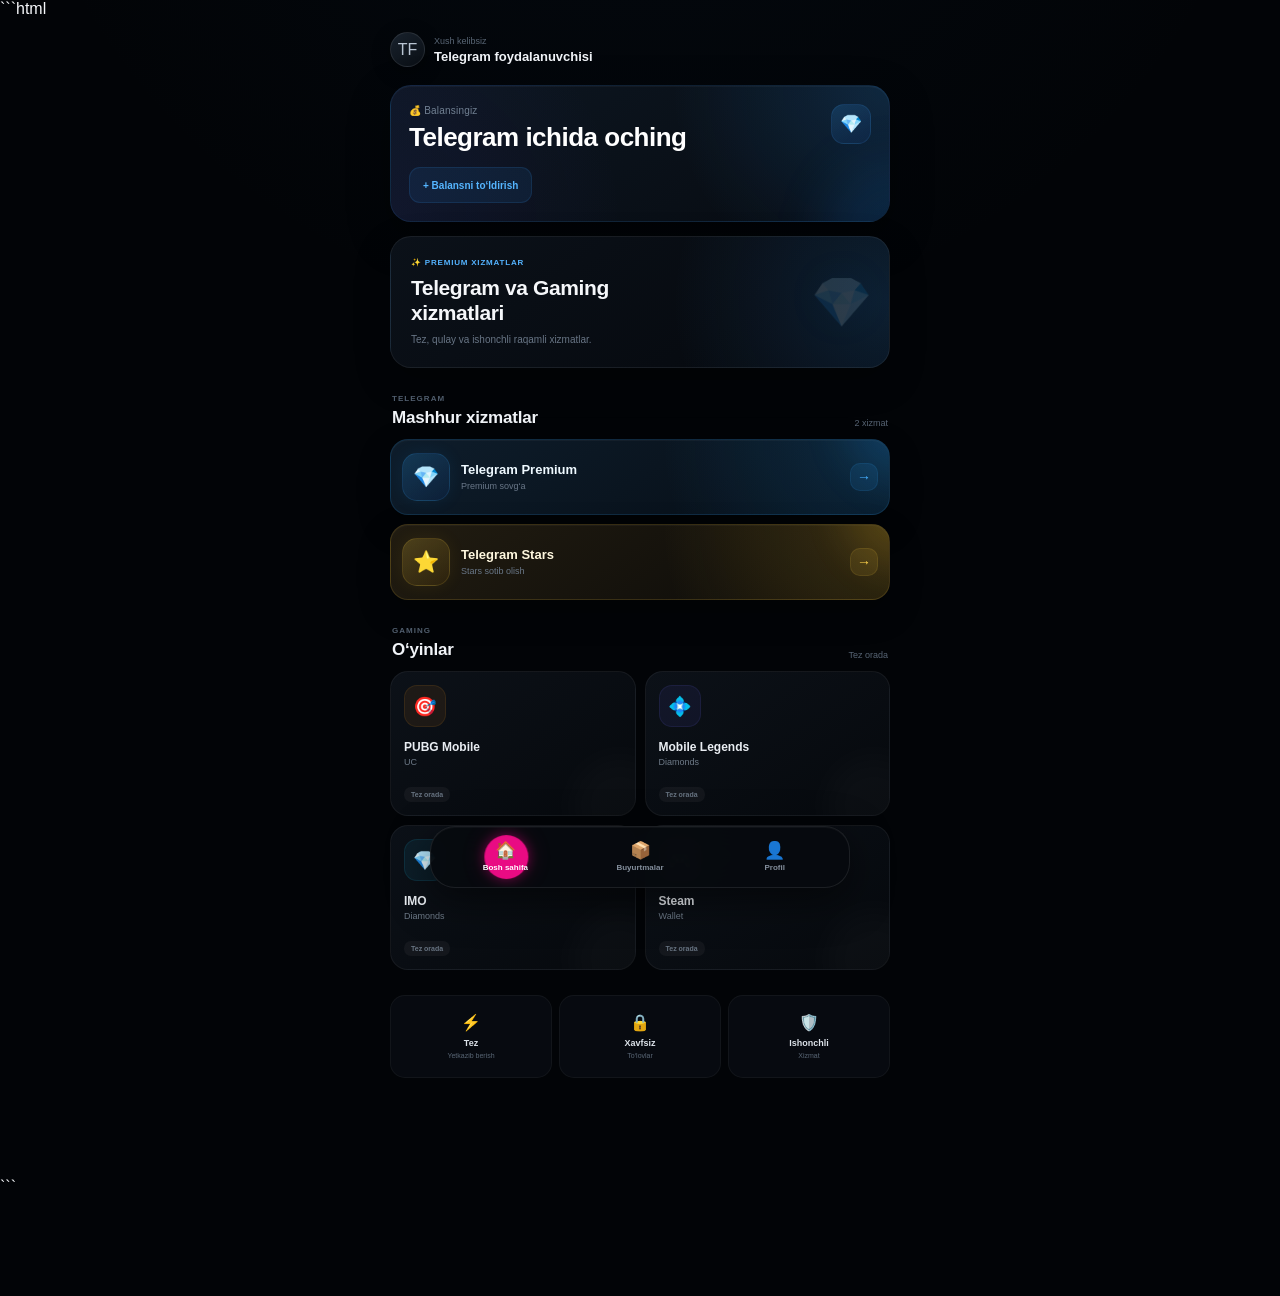
==== commit 82a12cc1: "Update index.html" ====
--- a/index.html
+++ b/index.html
@@ -17,7 +17,7 @@
     <script src="https://telegram.org/js/telegram-web-app.js"></script>
 
     <!-- Main CSS -->
-    <link rel="stylesheet" href="style.css?v=23">
+    <link rel="stylesheet" href="style.css?v=24">
 </head>
 
 <body>
@@ -416,7 +416,7 @@
     </main>
 
     <!-- APP SCRIPT -->
-    <script src="app.js?v=23"></script>
+    <script src="app.js?v=24"></script>
 
 </body>
 </html>
--- a/style.css
+++ b/style.css
@@ -2998,7 +2998,6 @@
 
     width: 100px;
     height: 100px;
-
     right: -45px;
     bottom: -55px;
 
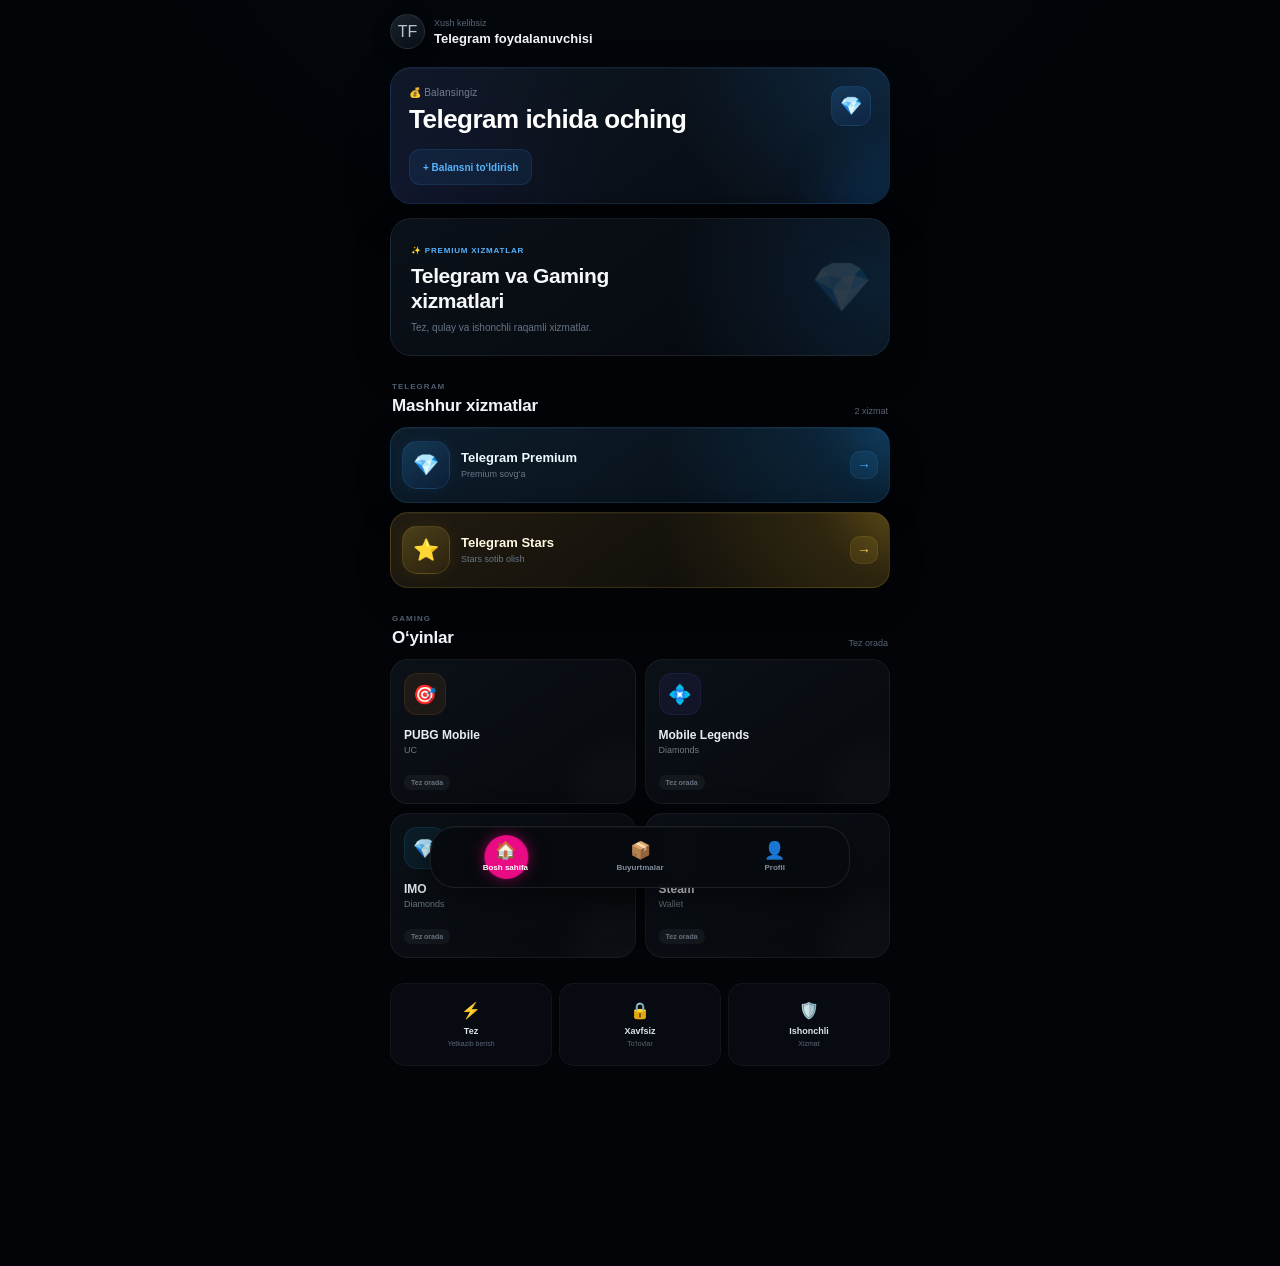
==== commit d1d0eb01: "Update index.html" ====
--- a/index.html
+++ b/index.html
@@ -1,4 +1,4 @@
-```html
+
 <!DOCTYPE html>
 <html lang="uz">
 <head>
@@ -420,4 +420,4 @@
 
 </body>
 </html>
-```
+
